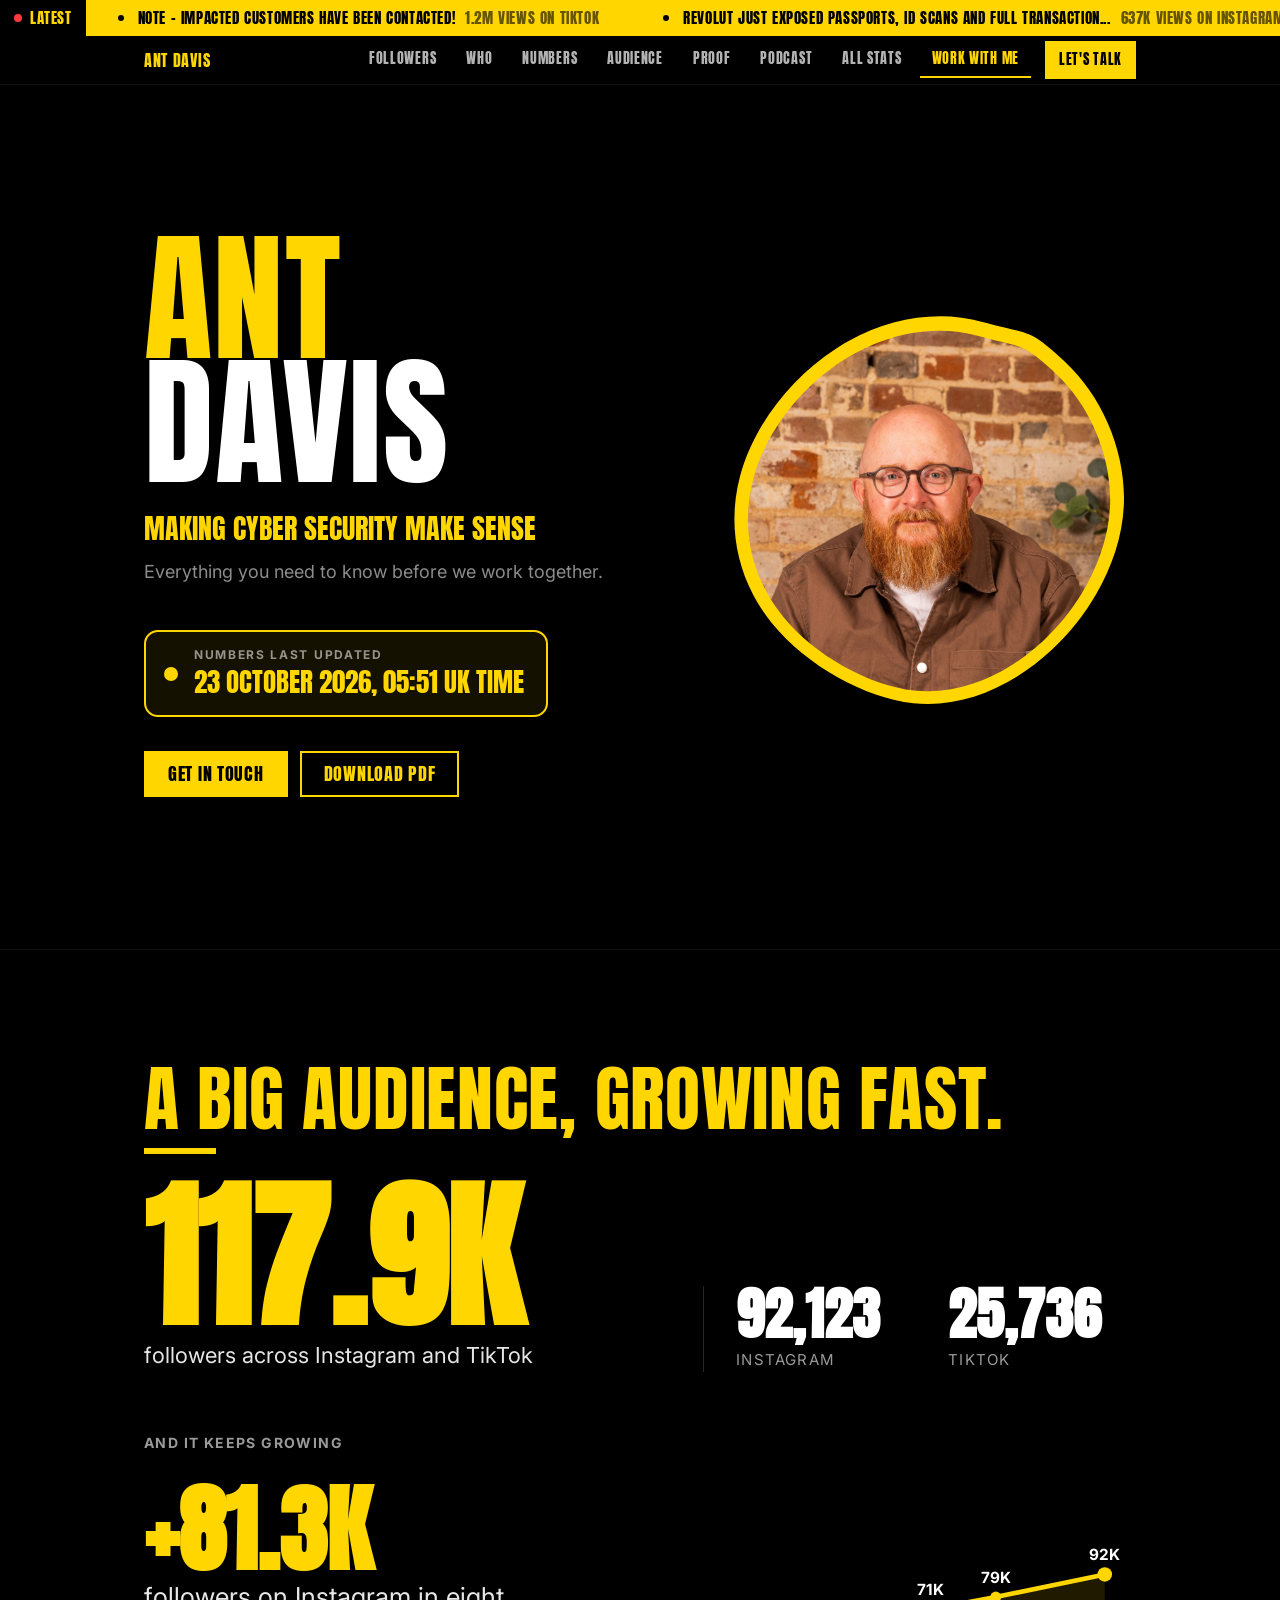
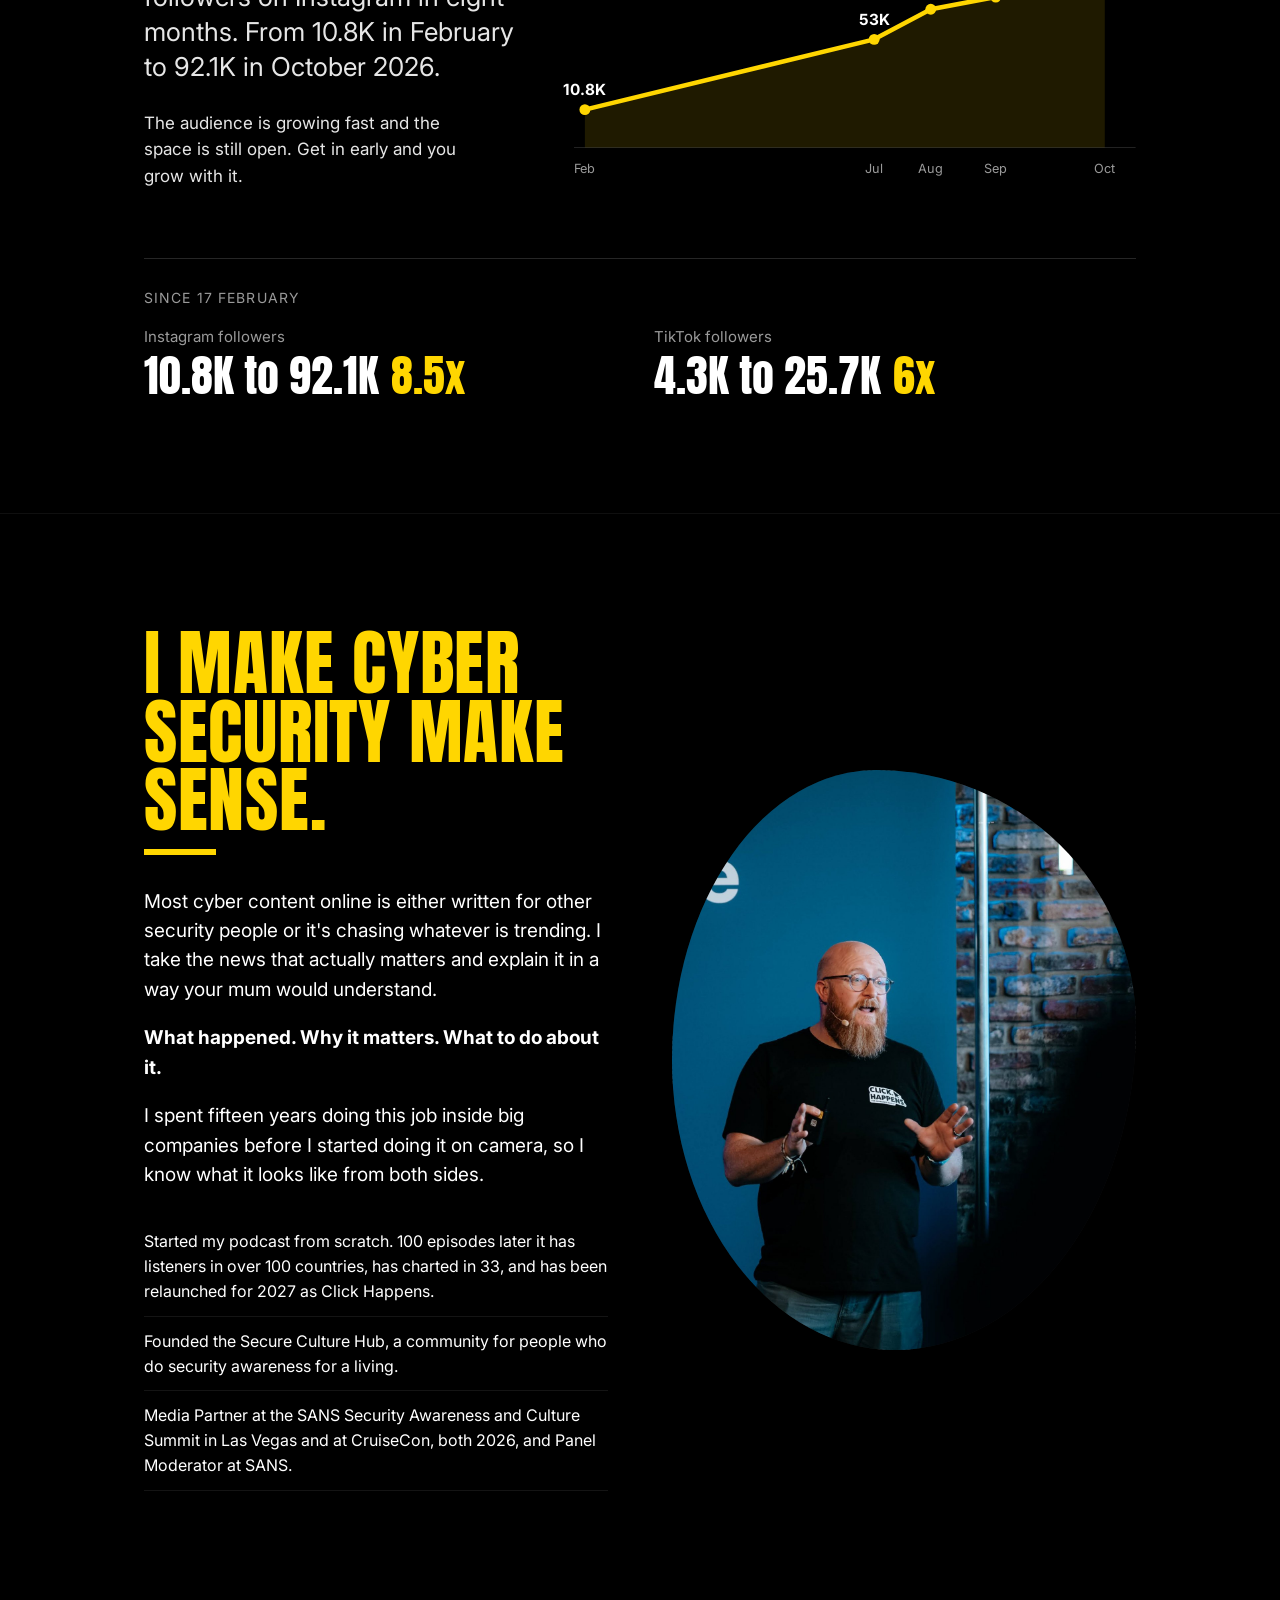
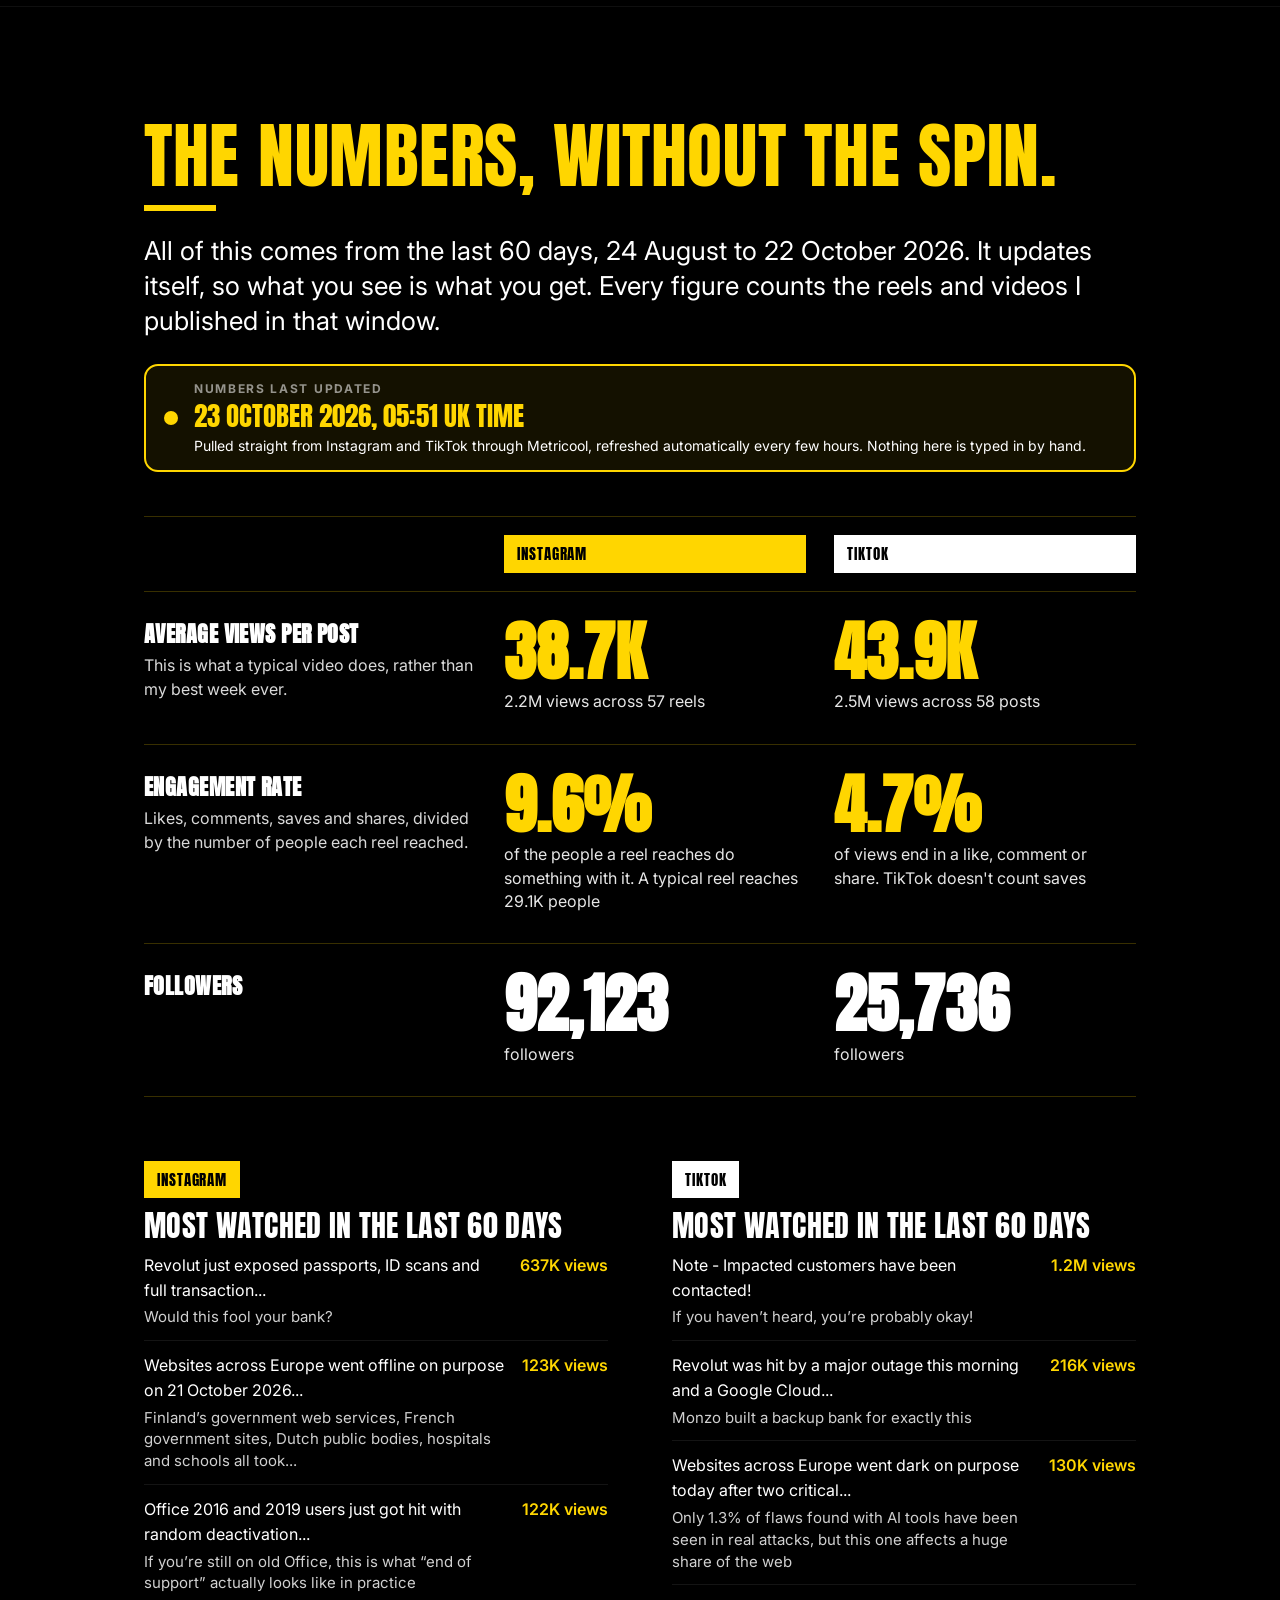
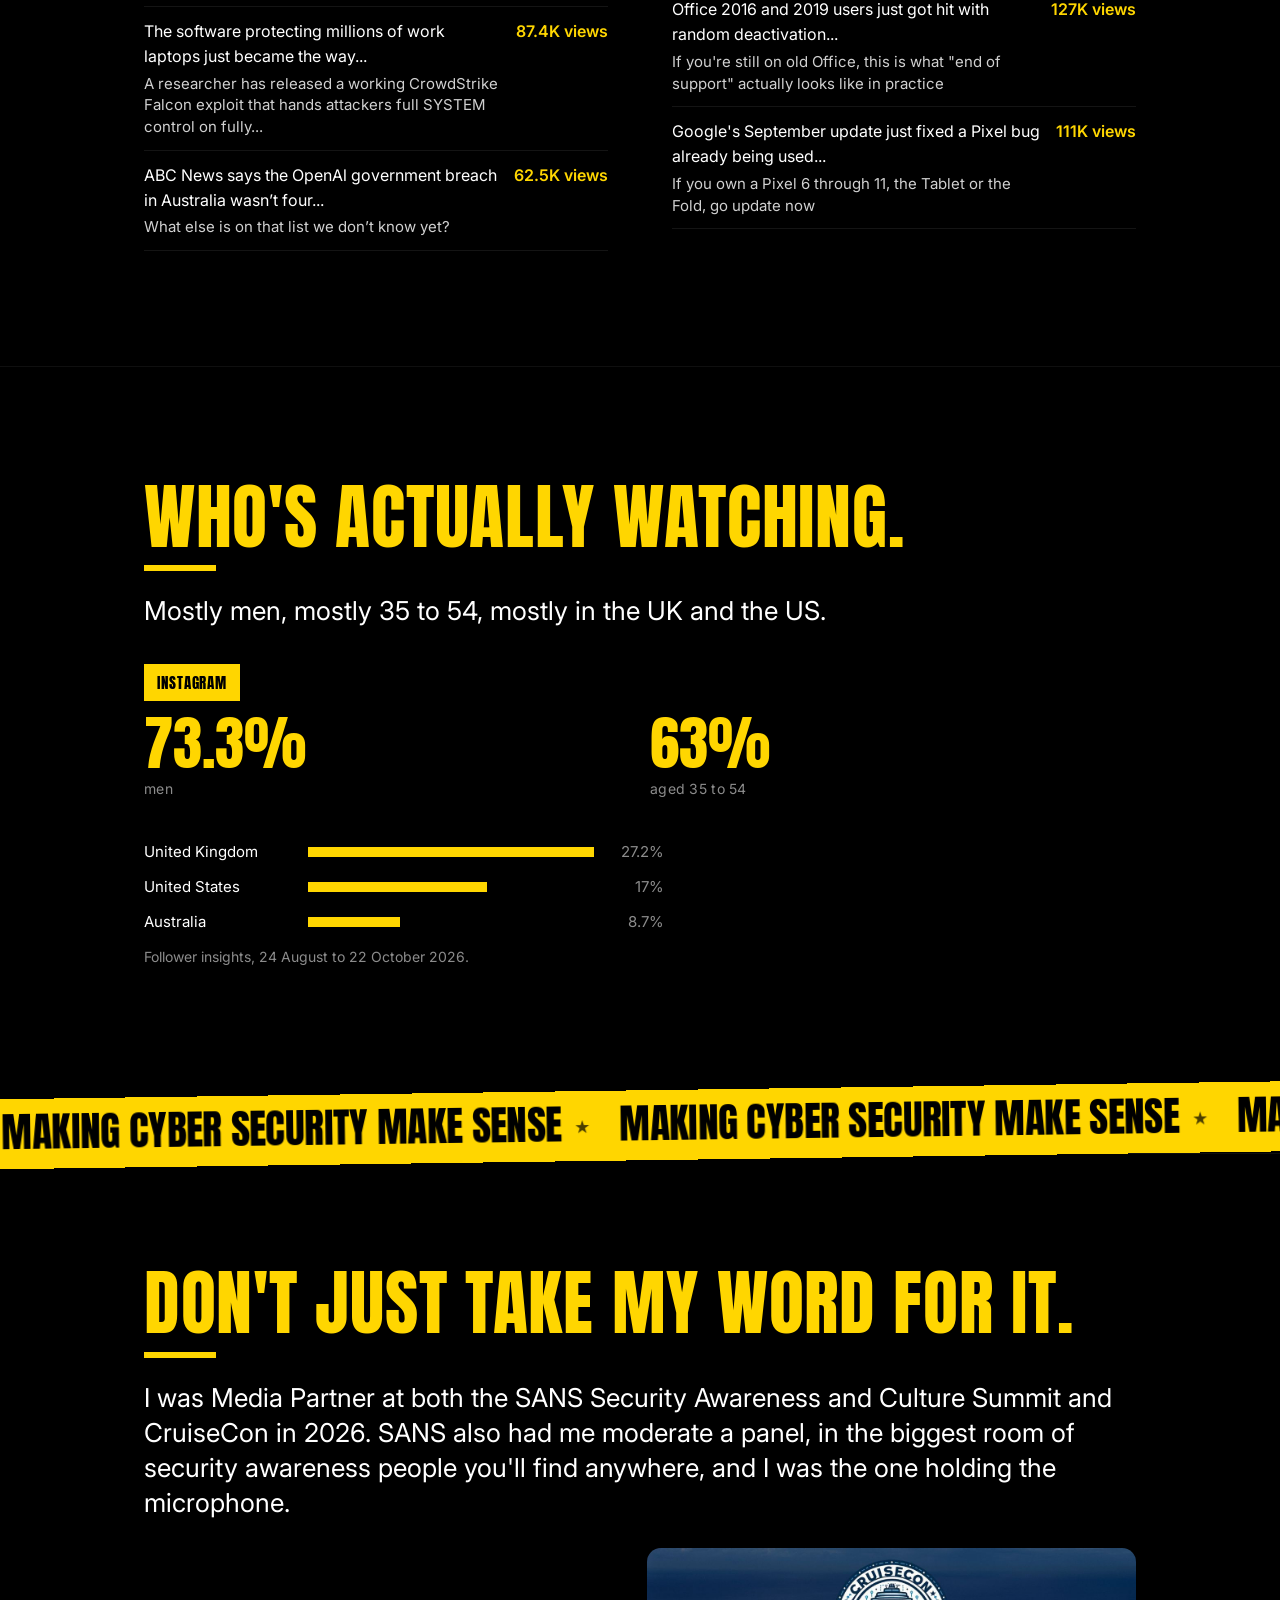
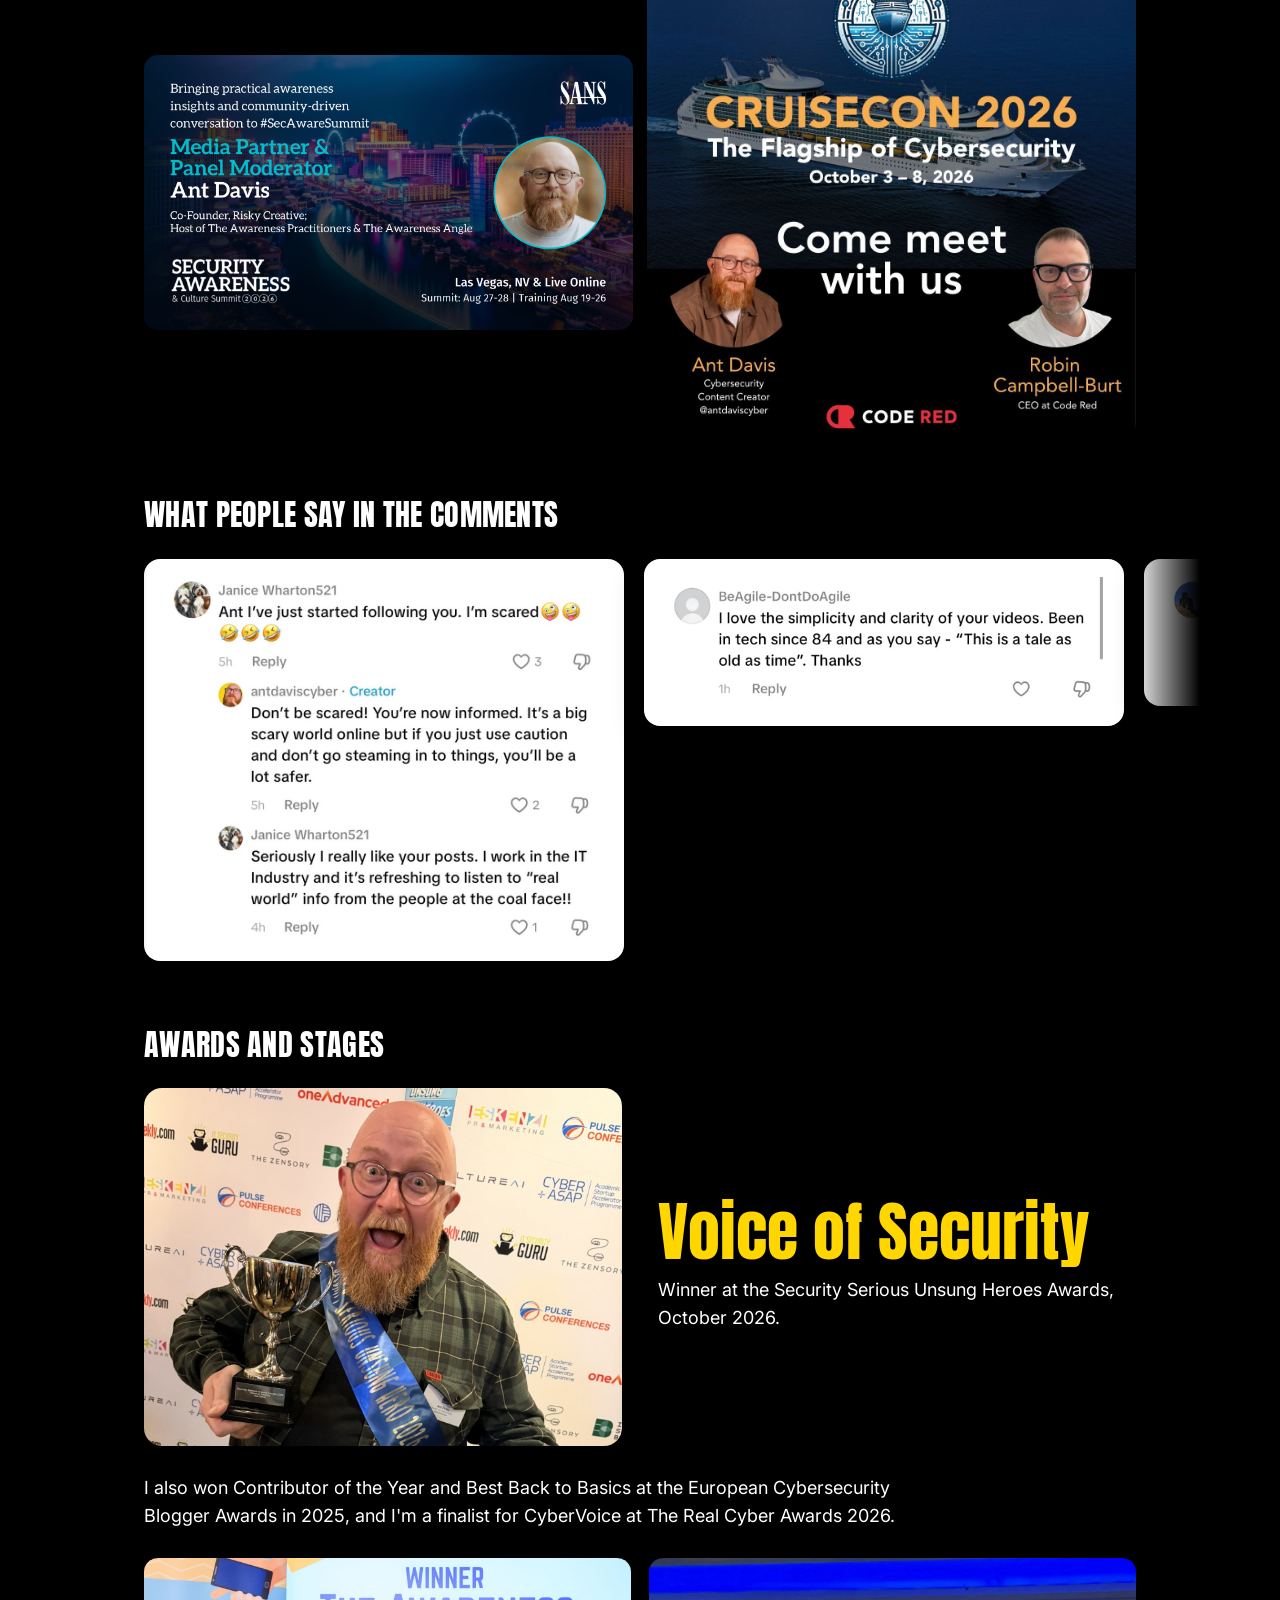
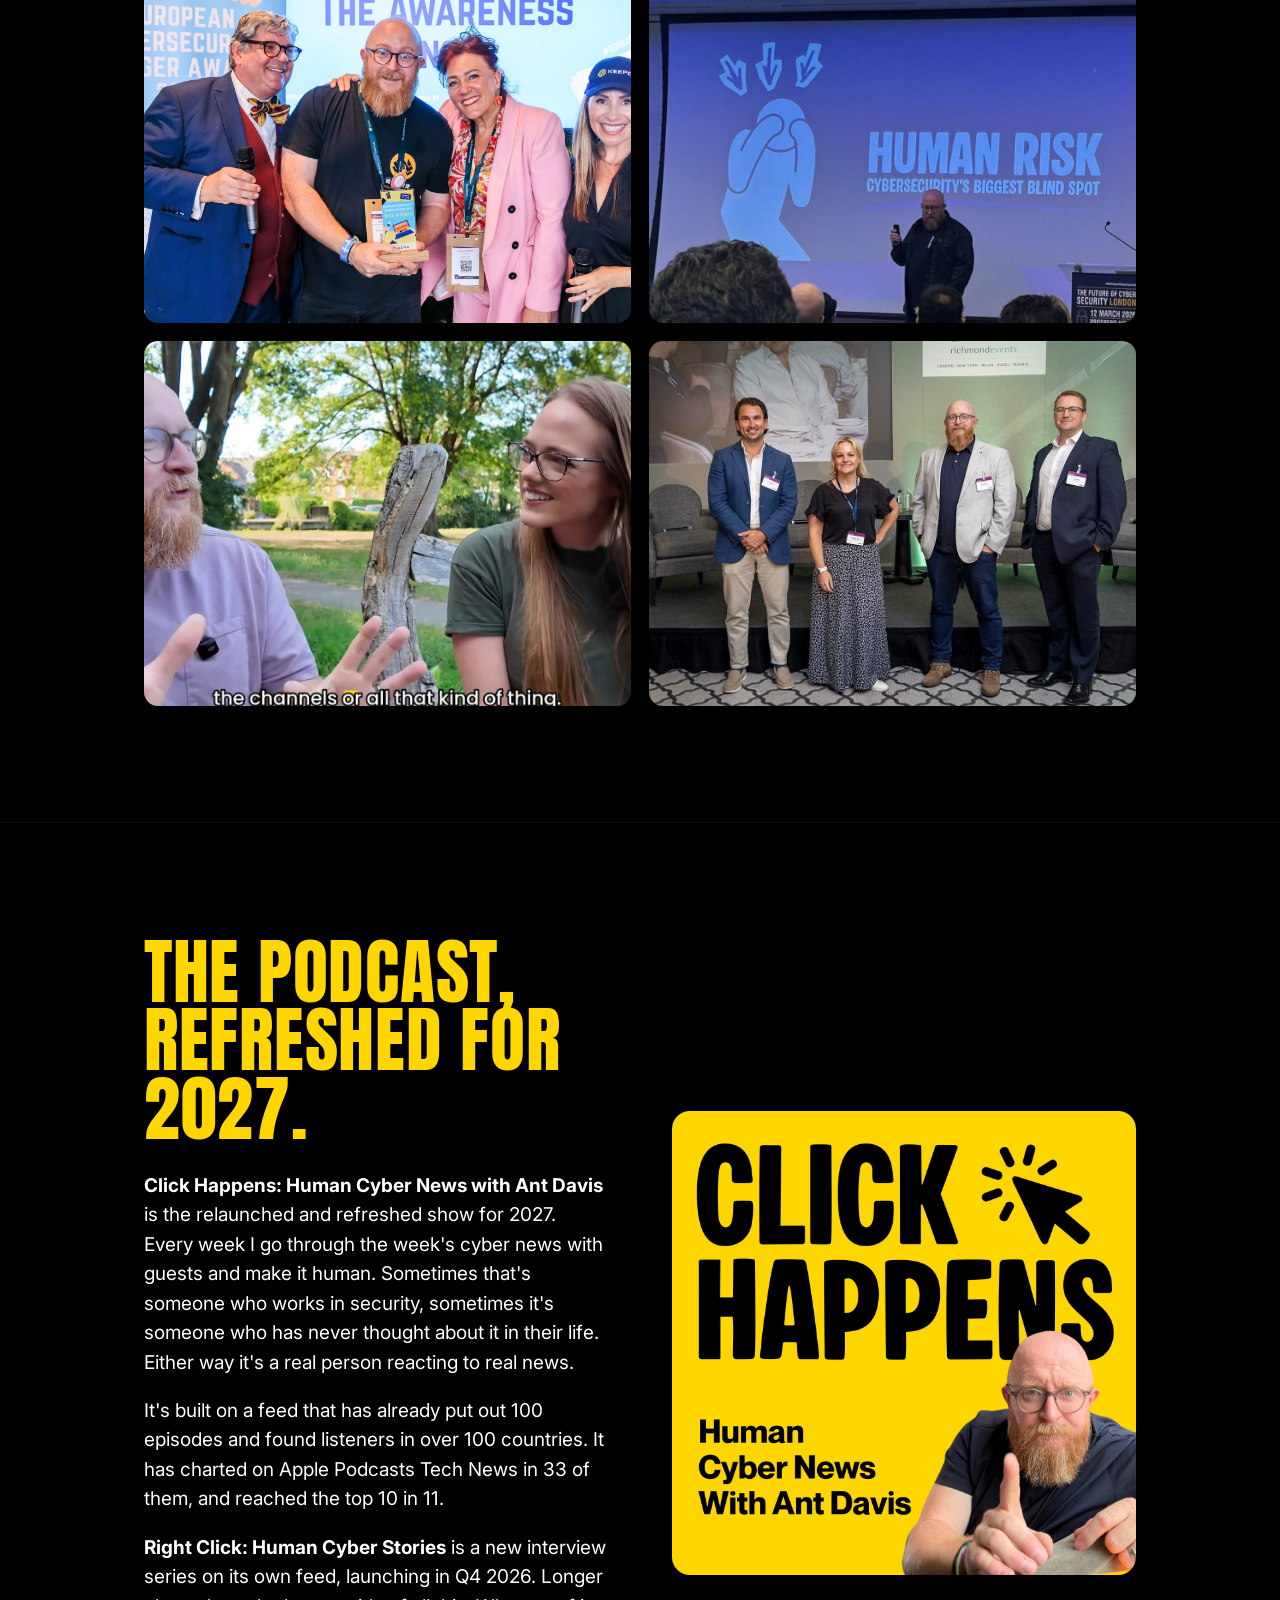
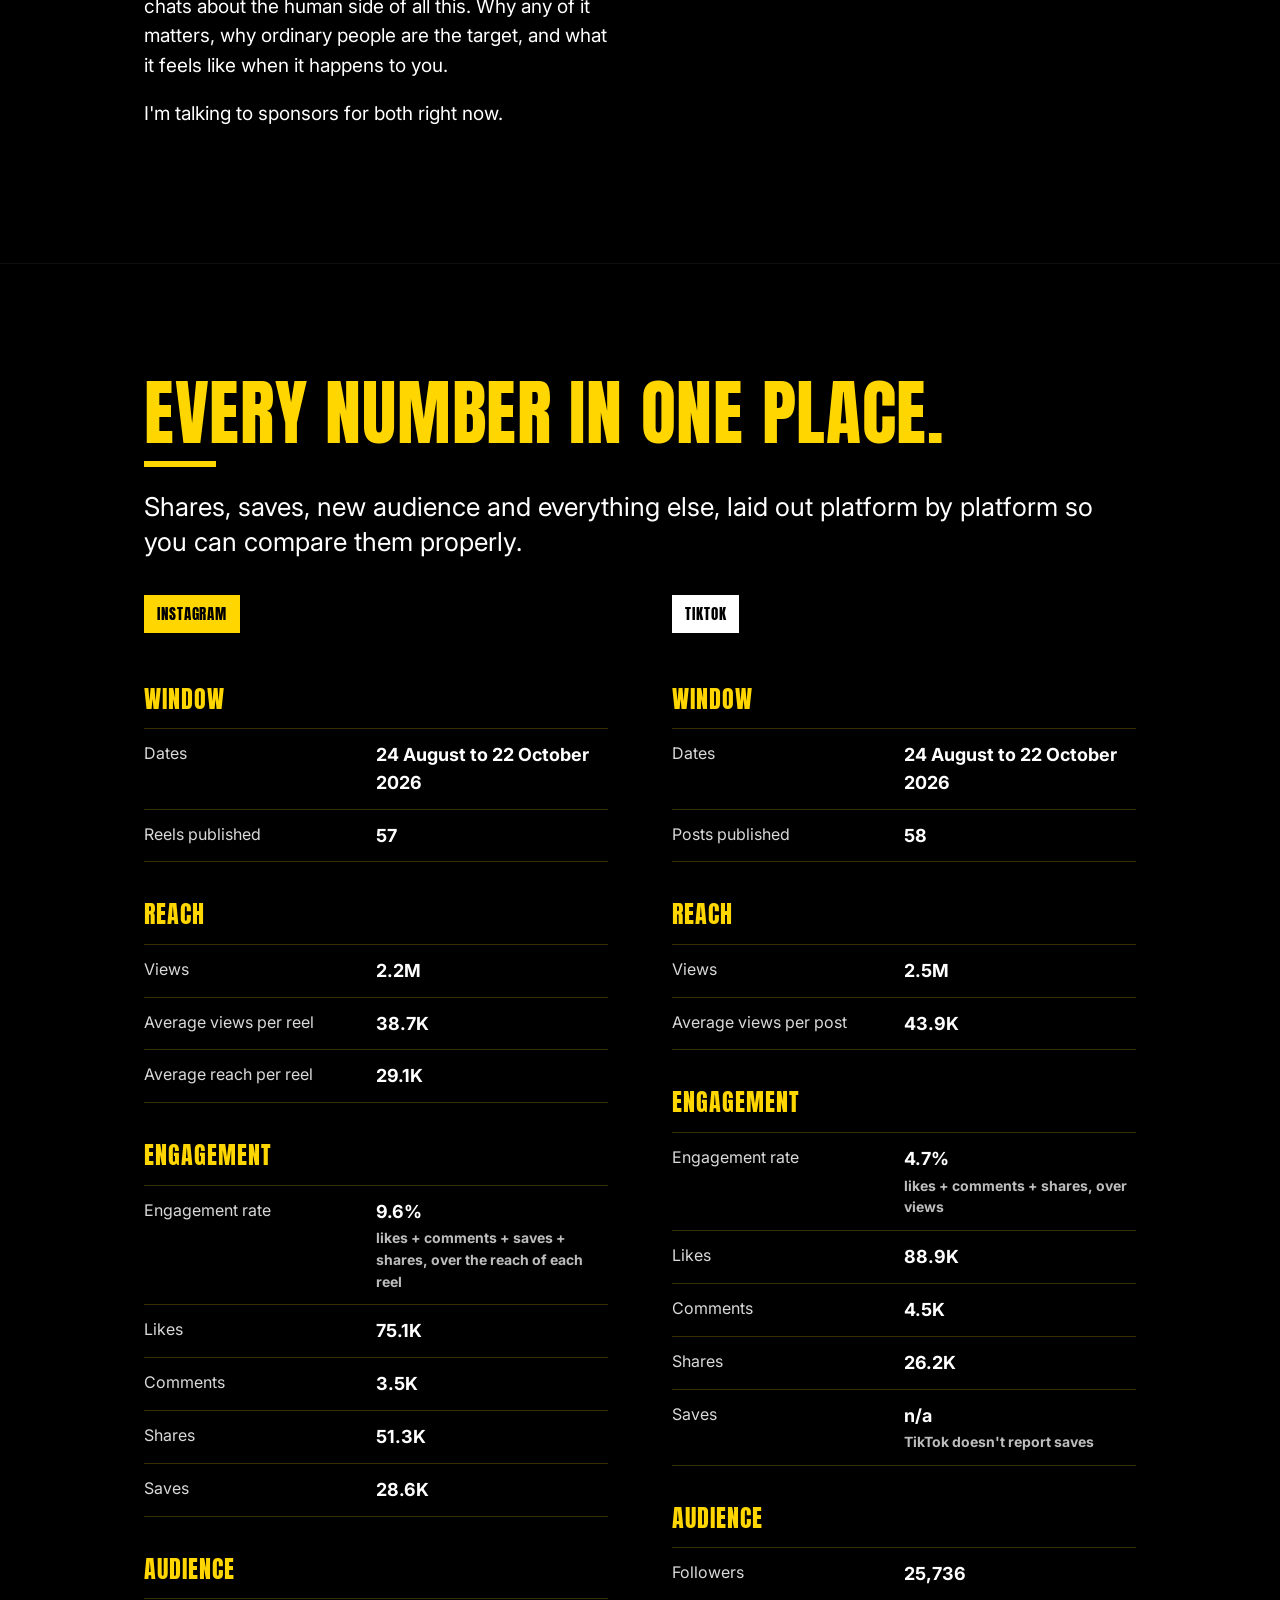
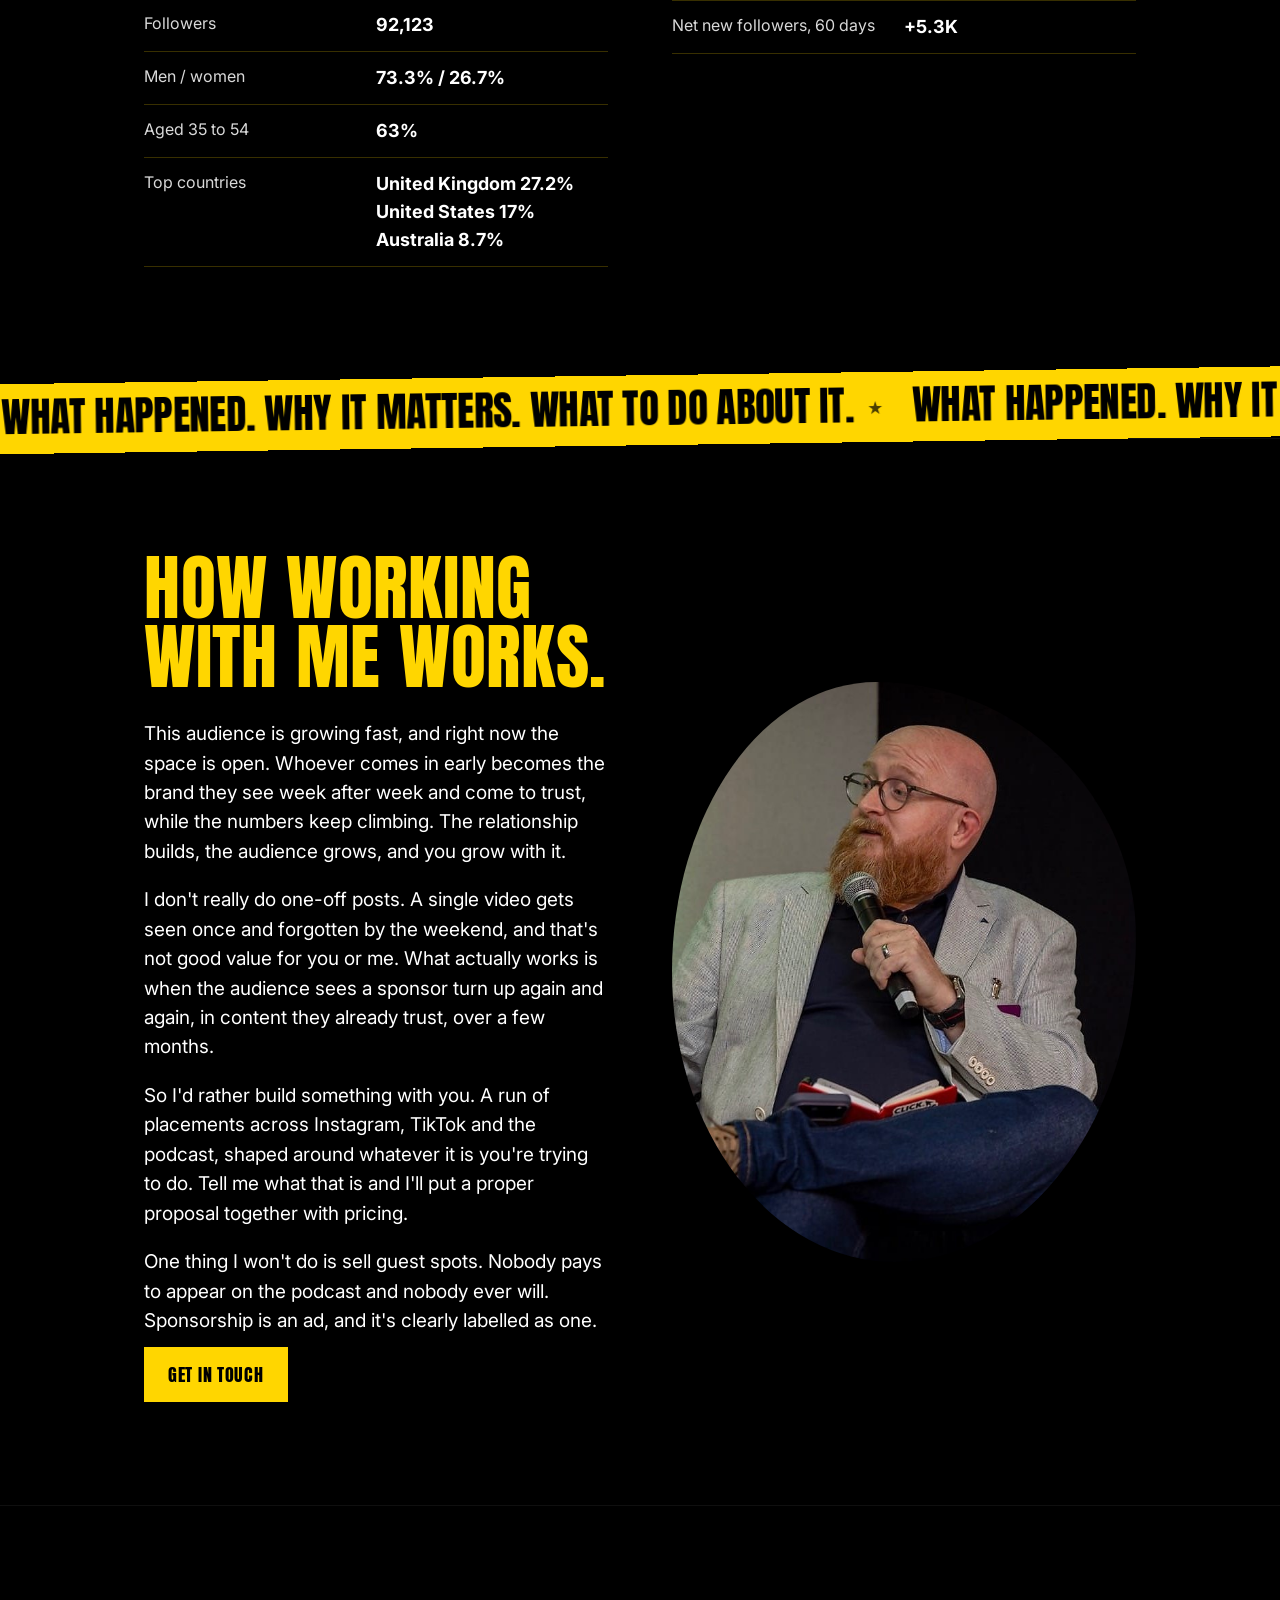
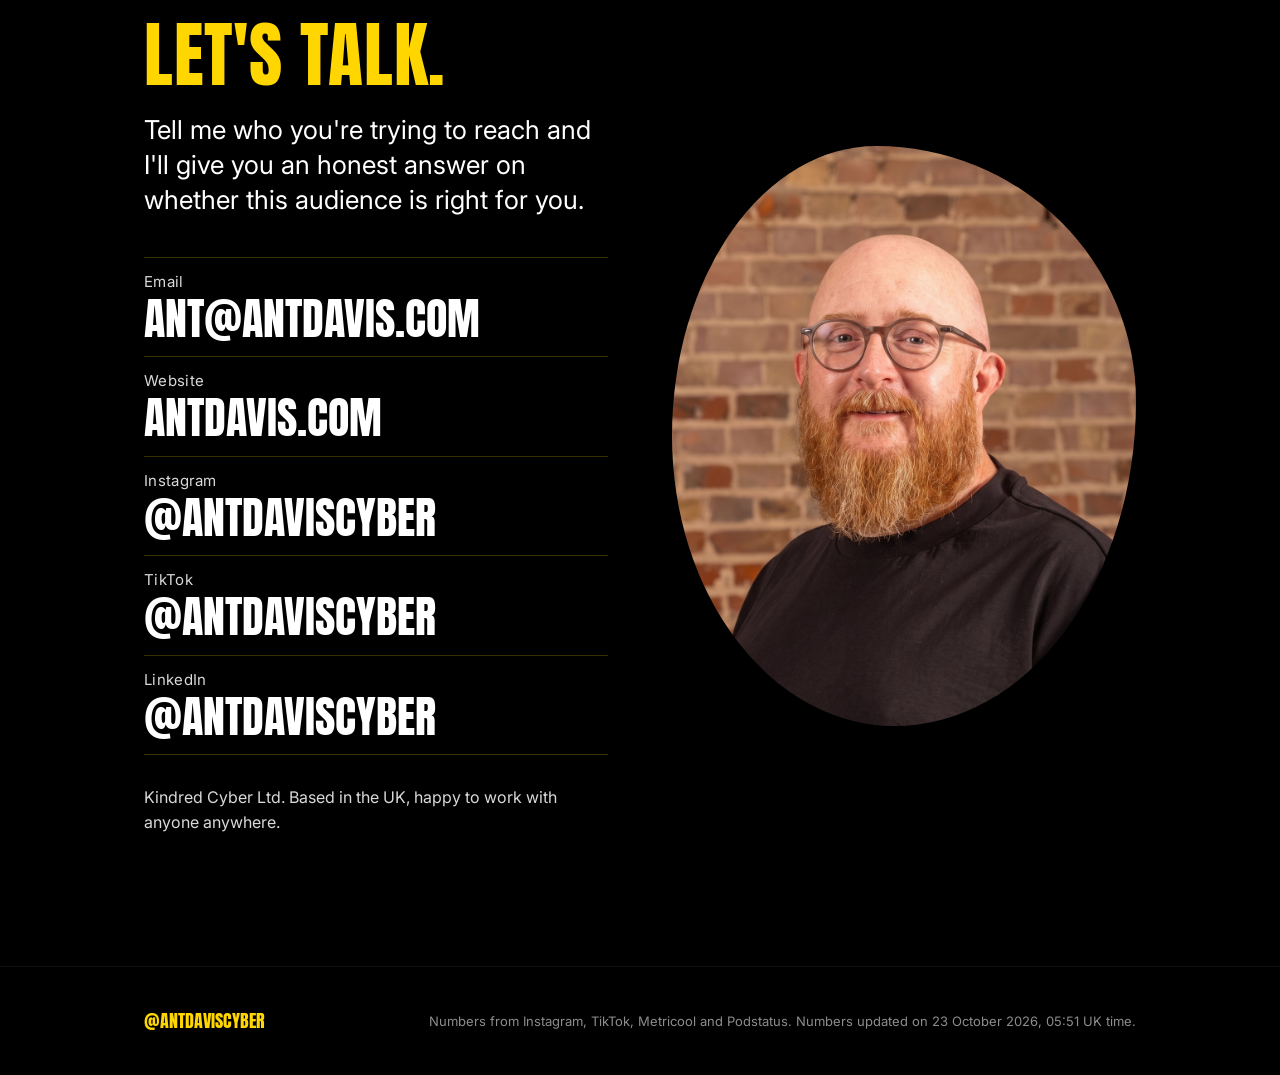
==== index.html @ 40f6bed0 "Add files via upload" ====
<!doctype html>
<html lang="en">
<head>
<meta charset="utf-8">
<meta name="viewport" content="width=device-width, initial-scale=1">
<meta name="robots" content="noindex, nofollow">
<title>Ant Davis. Media kit</title>
<meta name="description" content="Sponsorship and partnership media kit for Ant Davis. Cyber news, made relatable.">
<link rel="preload" href="https://raw.githubusercontent.com/antdaviscyber/assets/main/BarberChop.otf" as="font" type="font/otf" crossorigin>
<link rel="preconnect" href="https://fonts.googleapis.com">
<link rel="preconnect" href="https://fonts.gstatic.com" crossorigin>
<link href="https://fonts.googleapis.com/css2?family=Anton&family=Inter:wght@400;500;600&display=swap" rel="stylesheet">
<style>
@font-face{font-family:"Barber Chop";src:url("https://raw.githubusercontent.com/antdaviscyber/assets/main/BarberChop.otf") format("opentype");font-weight:400;font-style:normal;font-display:swap}
:root{
  --black:#000;
  --yellow:#FFD600;
  --white:#fff;
  --muted:rgba(255,255,255,.55);
  --line:rgba(255,214,0,.22);
  --display:"Barber Chop","Anton",Impact,sans-serif;
  --body:"Inter",system-ui,-apple-system,"Segoe UI",Roboto,sans-serif;
  --max:1120px;
  --pad:clamp(20px,5vw,64px);
}
*{box-sizing:border-box}
html{scroll-behavior:smooth}
@media (min-width:821px) and (prefers-reduced-motion:no-preference){
  html{scroll-snap-type:y proximity;scroll-padding-top:84px}
  main>section{scroll-snap-align:start}
}
body{margin:0;background:var(--black);color:var(--white);font-family:var(--body);font-size:17px;line-height:1.55;-webkit-font-smoothing:antialiased}
img{max-width:100%;display:block}
a{color:var(--yellow)}
h1,h2,h3{font-family:var(--display);font-weight:400;letter-spacing:.01em;line-height:.95;margin:0;text-transform:uppercase;color:var(--yellow)}
h2{font-size:clamp(38px,6vw,72px)}
h3{font-size:clamp(22px,2.6vw,30px);color:var(--white)}
p{margin:0 0 1em;max-width:72ch}
.wrap{max-width:var(--max);margin:0 auto;padding:0 var(--pad)}
section{padding:clamp(64px,9vw,120px) 0;border-top:1px solid rgba(255,255,255,.06);scroll-margin-top:84px}
section:first-of-type{border-top:0}

/* ticker */
.ticker{position:sticky;top:0;z-index:21;background:var(--yellow);color:var(--black);font-family:var(--display);text-transform:uppercase;font-size:15px;letter-spacing:.04em;overflow:hidden;white-space:nowrap;height:36px;display:flex;align-items:center}
.ticker .live{position:relative;z-index:2;background:var(--black);color:var(--yellow);padding:0 14px;height:100%;display:flex;align-items:center;flex:0 0 auto;gap:8px}
.ticker .live i{width:8px;height:8px;border-radius:50%;background:#ff3b3b;animation:blink 1.2s infinite}
.ticker .track{display:flex;gap:64px;padding-left:32px;animation:scroll 60s linear infinite}
.ticker .track span::before{content:"";display:inline-block;width:6px;height:6px;background:var(--black);border-radius:50%;margin:0 14px 3px 0}
.ticker .track span b{font-weight:400;opacity:.6;margin-left:10px}
@keyframes scroll{to{transform:translateX(-50%)}}
@keyframes blink{50%{opacity:.2}}

/* hero */
.hero{min-height:calc(100vh - 36px);display:grid;align-items:center;position:relative;overflow:hidden;padding:60px 0}
.hero .wrap{display:grid;grid-template-columns:1fr 1fr;gap:40px;align-items:center;width:100%}
.hero h1{font-size:clamp(64px,11vw,150px);line-height:.88}
.hero h1 span{display:block;color:var(--white)}
.hero .strap{font-family:var(--display);text-transform:uppercase;font-size:clamp(20px,2.4vw,28px);color:var(--yellow);margin:22px 0 8px}
.hero .sub{color:var(--muted);font-size:18px}
.hero .actions{display:flex;gap:12px;flex-wrap:wrap;margin-top:34px}
.btn{font-family:var(--display);text-transform:uppercase;letter-spacing:.04em;font-size:18px;padding:12px 22px;border:2px solid var(--yellow);color:var(--yellow);text-decoration:none;background:transparent;cursor:pointer;line-height:1}
.btn.solid{background:var(--yellow);color:var(--black)}
.btn:focus-visible,a:focus-visible,button:focus-visible{outline:3px solid var(--white);outline-offset:3px}
.blob{position:relative;aspect-ratio:1;width:112%;max-width:640px;margin-left:auto;margin-right:-6%}
.blob svg{position:absolute;inset:0;width:100%;height:100%}
.blob img{position:absolute;inset:3.5%;width:93%;height:93%;object-fit:cover;object-position:50% 50%;clip-path:url(#blobclip);transform:none}
@keyframes morph{0%{d:path("M52,-58C66,-45,75,-24,74,-4C73,16,62,36,47,50C32,64,13,72,-5,70C-23,68,-45,56,-58,40C-71,24,-75,4,-70,-15C-65,-34,-51,-52,-34,-63C-17,-74,3,-78,21,-73C39,-68,38,-71,52,-58Z")}50%{d:path("M45,-62C58,-52,67,-33,70,-13C73,7,70,28,58,44C46,60,26,71,5,70C-16,69,-37,56,-53,40C-69,24,-80,5,-76,-13C-72,-31,-53,-48,-35,-58C-17,-68,0,-71,17,-70C34,-69,32,-72,45,-62Z")}100%{d:path("M52,-58C66,-45,75,-24,74,-4C73,16,62,36,47,50C32,64,13,72,-5,70C-23,68,-45,56,-58,40C-71,24,-75,4,-70,-15C-65,-34,-51,-52,-34,-63C-17,-74,3,-78,21,-73C39,-68,38,-71,52,-58Z")}}
.blob path{fill:var(--yellow);animation:morph 14s ease-in-out infinite}


/* sticky nav */
.nav{position:sticky;top:36px;z-index:20;background:rgba(0,0,0,.82);backdrop-filter:blur(10px);-webkit-backdrop-filter:blur(10px);border-bottom:1px solid rgba(255,255,255,.08)}
.nav .wrap{display:flex;align-items:center;gap:6px;height:48px;overflow-x:auto;scrollbar-width:none}
.nav .wrap::-webkit-scrollbar{display:none}
.nav .brand{font-family:var(--display);text-transform:uppercase;color:var(--yellow);font-size:16px;letter-spacing:.04em;margin-right:auto;text-decoration:none;white-space:nowrap}
.nav a.item{font-family:var(--display);text-transform:uppercase;letter-spacing:.05em;font-size:14px;color:rgba(255,255,255,.7);text-decoration:none;padding:6px 12px;white-space:nowrap;border-bottom:2px solid transparent;transition:.15s}
.nav a.item:hover,.nav a.item.on{color:var(--yellow);border-color:var(--yellow)}
.nav a.cta{background:var(--yellow);color:var(--black);font-family:var(--display);text-transform:uppercase;font-size:14px;letter-spacing:.05em;padding:8px 14px;text-decoration:none;white-space:nowrap;margin-left:8px}

/* video slot */
.clip{position:relative;aspect-ratio:4/5;overflow:hidden;border-radius:44% 56% 52% 48% / 50% 44% 56% 50%;background:#111}
.clip video,.clip img{width:100%;height:100%;object-fit:cover;display:block;position:relative;z-index:1}
.clip .ph{z-index:0}
.clip .tag{z-index:2}
.clip .tag{position:absolute;left:16px;bottom:16px;background:var(--yellow);color:var(--black);font-family:var(--display);text-transform:uppercase;font-size:13px;letter-spacing:.05em;padding:6px 10px}

/* stat wall */
.wall{display:grid;grid-template-columns:repeat(4,1fr);gap:0;border:1px solid var(--line);margin:40px 0 0}
.wall .stat{padding:26px 22px;border-right:1px solid var(--line);border-bottom:1px solid var(--line);position:relative}
.wall .stat:nth-child(4n){border-right:0}
.wall .stat:nth-last-child(-n+4){border-bottom:0}
.wall .stat em{position:absolute;top:12px;right:14px;font-style:normal;font-family:var(--display);text-transform:uppercase;font-size:11px;letter-spacing:.08em;color:var(--muted)}
.wall .stat b{font-size:clamp(40px,4.8vw,68px)}

/* stagger */
.rv-stagger>*{opacity:0;transform:translateY(16px);transition:opacity .6s ease,transform .6s ease}
.rv-stagger.in>*{opacity:1;transform:none}
.rv-stagger.in>*:nth-child(1){transition-delay:.05s}.rv-stagger.in>*:nth-child(2){transition-delay:.12s}.rv-stagger.in>*:nth-child(3){transition-delay:.19s}.rv-stagger.in>*:nth-child(4){transition-delay:.26s}.rv-stagger.in>*:nth-child(5){transition-delay:.33s}.rv-stagger.in>*:nth-child(6){transition-delay:.4s}.rv-stagger.in>*:nth-child(7){transition-delay:.47s}.rv-stagger.in>*:nth-child(8){transition-delay:.54s}

/* headline underline draw */
h2.rv{position:relative}
h2.rv::after{content:"";display:block;width:0;height:6px;background:var(--yellow);margin-top:14px;transition:width .9s cubic-bezier(.2,.8,.2,1) .15s}
h2.rv.in::after{width:72px}

/* photo hover */
.grid .photo img{transition:transform .5s ease}
.grid .photo:hover img{transform:scale(1.04)}

/* proof strips */
.strip{display:grid;grid-template-columns:repeat(auto-fit,minmax(200px,1fr));gap:14px;margin-top:28px}
.strip .photo{aspect-ratio:1;border-radius:14px;cursor:zoom-in}
#creds .photo{aspect-ratio:4/3}
.strip.wide .photo{aspect-ratio:16/9;border-radius:14px}
.strip.comments .photo{aspect-ratio:auto;min-height:0;background:var(--white);border-radius:12px;padding:10px}
.strip.comments .photo img{position:static;height:auto;object-fit:contain}
.strip.comments .ph{color:#666;border-color:#ccc}
.sub-h{font-family:var(--display);text-transform:uppercase;color:var(--yellow);font-size:14px;letter-spacing:.1em;margin:56px 0 0}
.sub-h:first-of-type{margin-top:36px}


/* word reveal */
h2 .w{display:inline-block;opacity:0;transform:translateY(.55em) rotate(2deg);transition:opacity .5s ease,transform .6s cubic-bezier(.2,.8,.2,1);transition-delay:calc(var(--i,0)*70ms)}
h2.in .w{opacity:1;transform:none}

/* progress bar */
.progress{position:fixed;left:0;top:84px;height:3px;width:100%;background:transparent;z-index:22;pointer-events:none}
.progress i{display:block;height:100%;width:0;background:var(--yellow);transition:width .1s linear}

/* marquee band */
.band{background:var(--yellow);color:var(--black);overflow:hidden;white-space:nowrap;padding:12px 0;border-top:0;transform:rotate(-.8deg) scale(1.02);margin:-6px 0}
.band .run{display:inline-flex;gap:0;animation:bandscroll 28s linear infinite;font-family:var(--display);text-transform:uppercase;font-size:clamp(22px,3.2vw,40px);line-height:1;animation-duration:40s}
.band .run span{padding:0 .35em}
.band .run span::after{content:"\2605";font-size:.45em;vertical-align:.45em;margin-left:.7em;opacity:.7}
@keyframes bandscroll{to{transform:translateX(-50%)}}


/* spotlight */
.spot{position:fixed;inset:0;z-index:0;pointer-events:none;opacity:0;transition:opacity .6s ease;background:radial-gradient(560px circle at var(--x,50%) var(--y,50%),rgba(255,214,0,.055),rgba(255,214,0,0) 60%)}
.spot.on{opacity:1}
main,footer{position:relative;z-index:1}
.ticker{z-index:21}.nav{z-index:20}
@media (hover:none){.spot{display:none}}


/* platform grid */
.plat{display:inline-block;font-family:var(--display);text-transform:uppercase;letter-spacing:.06em;font-size:15px;padding:6px 12px;border:1.5px solid var(--yellow);color:var(--yellow)}
.plat.ig{background:var(--yellow);color:var(--black)}
.plat.tt{background:var(--white);border-color:var(--white);color:var(--black)}
.pgrid{margin-top:44px;border-top:1px solid var(--line)}
.ph-row{display:grid;grid-template-columns:1.1fr 1fr 1fr;gap:28px;padding:30px 0;border-bottom:1px solid var(--line);align-items:start}
.ph-row.head{padding:18px 0}
.ph-row .lab b{display:block;font-family:var(--display);text-transform:uppercase;font-size:22px;letter-spacing:.02em;color:var(--white);line-height:1.05}
.ph-row .lab>span{display:block;margin-top:8px;font-size:16px;color:#d9d9d9;line-height:1.5;max-width:34ch}
.ph-row .cell b{display:block;font-family:var(--display);font-size:clamp(44px,5vw,72px);line-height:.95;color:var(--yellow)}
.ph-row .cell>span{display:block;margin-top:8px;font-size:16px;color:#e6e6e6;line-height:1.45}
.ph-row .cell>span span{display:inline}
.ph-row .cell.dim b{color:var(--white)}
@media (max-width:820px){
  .ph-row{grid-template-columns:1fr;gap:14px;padding:22px 0}
  .ph-row.head{display:none}
  .ph-row .cell{position:relative;padding-left:0}
  .ph-row .cell:nth-child(2)::before{content:"Instagram";}
  .ph-row .cell:nth-child(3)::before{content:"TikTok";}
  .ph-row .cell::before{display:inline-block;font-family:var(--display);text-transform:uppercase;letter-spacing:.06em;font-size:12px;color:var(--black);background:var(--yellow);padding:3px 8px;margin-bottom:8px}
  .ph-row .cell:nth-child(3)::before{background:var(--white)}
}

/* lightbox */
.lightbox{position:fixed;inset:0;z-index:50;background:rgba(0,0,0,.94);display:none;align-items:center;justify-content:center;padding:32px;cursor:zoom-out}
.lightbox.on{display:flex}
.lightbox img{max-width:min(96vw,1400px);max-height:92vh;object-fit:contain;border-radius:10px;box-shadow:0 30px 80px rgba(0,0,0,.6)}
.lightbox button{position:absolute;top:18px;right:22px;background:var(--yellow);color:var(--black);border:0;width:44px;height:44px;font-size:28px;line-height:1;cursor:pointer;font-family:var(--body)}
.photo.ok img{cursor:zoom-in}
@media print{.lightbox{display:none!important}}

/* stat tables */
.statbl{width:100%;border-collapse:collapse;font-size:16px}
.statbl tr{border-bottom:1px solid var(--line)}
.statbl th,.statbl td{padding:12px 0;text-align:left;vertical-align:top}
.statbl th{font-weight:400;color:#d9d9d9;width:50%;font-size:16px}
.statbl td{font-family:var(--body);font-weight:700;font-size:18px;color:var(--white)}
.statbl tr.hd th{font-family:var(--display);text-transform:uppercase;letter-spacing:.04em;font-size:24px;color:var(--yellow);padding-top:34px;padding-bottom:10px}
.statbl td small{display:block;font-family:var(--body);font-size:14px;color:#bdbdbd;letter-spacing:0;margin-top:2px}


/* comment carousel */
.crail{overflow:hidden;margin:24px calc(-1*var(--pad)) 0;padding:6px 0;mask-image:linear-gradient(90deg,transparent,#000 6%,#000 94%,transparent);-webkit-mask-image:linear-gradient(90deg,transparent,#000 6%,#000 94%,transparent)}
.ctrack{display:flex;align-items:flex-start;gap:20px;width:max-content;animation:crail 55s linear infinite;padding:0 var(--pad)}
.crail:hover .ctrack{animation-play-state:paused}
.ccard{flex:0 0 auto;width:min(480px,82vw);background:var(--white);border-radius:16px;padding:18px;box-shadow:0 10px 30px rgba(0,0,0,.35);cursor:zoom-in}
.ccard img{width:100%;height:auto;display:block}
@keyframes crail{to{transform:translateX(-50%)}}
@media (prefers-reduced-motion:reduce){.ctrack{animation:none;flex-wrap:wrap;width:auto}}
@media print{.crail{overflow:visible;mask:none;-webkit-mask:none}.ctrack{animation:none;flex-wrap:wrap;width:auto}.ctrack .ccard:nth-child(n+6){display:none}}

/* growth */
.growth-grid{display:grid;grid-template-columns:.8fr 1.2fr;gap:56px;align-items:center;margin-top:40px}
.fol{display:grid;grid-template-columns:1.2fr 1fr;gap:40px;align-items:end;margin-top:36px}
.fol-main b{display:block;font-family:var(--display);color:var(--yellow);font-size:clamp(84px,13vw,160px);line-height:.85}
.fol-main span{display:block;margin-top:12px;font-size:clamp(18px,2vw,22px);color:#e6e6e6}
.fol-split{display:grid;grid-template-columns:1fr 1fr;gap:24px;border-left:1px solid rgba(255,255,255,.15);padding-left:32px}
.fol-split b{display:block;font-family:var(--display);color:#fff;font-size:clamp(32px,4.4vw,56px);line-height:1}
.fol-split span{display:block;margin-top:6px;font-size:15px;letter-spacing:.08em;text-transform:uppercase;color:#9a9a9a}
.fol-next{margin-top:64px;color:#9a9a9a;font-size:14px;letter-spacing:.1em;text-transform:uppercase;font-family:var(--body);font-weight:700}
@media (max-width:820px){.fol{grid-template-columns:1fr;gap:24px}.fol-split{border-left:0;padding-left:0}.fol-next{margin-top:44px}}
@media print{.fol-main b{color:#000}.fol-split b{color:#000}.fol-split span,.fol-main span,.fol-next{color:#000}.fol-split{border-color:#ccc}}
.growth-big b{display:block;font-family:var(--display);color:var(--yellow);font-size:clamp(56px,8vw,96px);line-height:.85}
.growth-grid .lede{max-width:26ch}
#growthchart{width:100%}
#growthchart svg{width:100%;height:auto;display:block;overflow:visible}
.gc-val{fill:#fff;font-size:17px;font-weight:700;font-family:var(--body);text-anchor:middle}
.gc-mon{fill:#9a9a9a;font-size:14px;font-family:var(--body);text-anchor:middle}
.gc-line{fill:none;stroke:var(--yellow);stroke-width:5;stroke-linecap:round;stroke-linejoin:round;stroke-dasharray:2200;stroke-dashoffset:2200;transition:stroke-dashoffset 2s ease-out .15s}
.growth.in .gc-line{stroke-dashoffset:0}
.gc-area{fill:rgba(255,214,0,.12)}
.gc-dot{fill:var(--yellow)}
@media (max-width:820px){.growth-grid{grid-template-columns:1fr;gap:24px}}
@media (prefers-reduced-motion:reduce){.gc-line{stroke-dashoffset:0;transition:none}}
/* last-updated stamp */
.stamp{display:inline-flex;align-items:center;gap:16px;margin-top:26px;padding:14px 22px 14px 18px;border:2px solid var(--yellow);border-radius:14px;background:rgba(255,214,0,.08)}
.stamp .dot{flex:none;width:14px;height:14px;border-radius:50%;background:var(--yellow);box-shadow:0 0 0 0 rgba(255,214,0,.6);animation:pulse 2s ease-out infinite}
.stamp small{display:block;font-size:12px;letter-spacing:.14em;text-transform:uppercase;color:var(--muted);font-weight:700}
.stamp b{display:block;margin-top:3px;font-family:var(--display);text-transform:uppercase;font-weight:400;color:var(--yellow);font-size:clamp(18px,2.1vw,28px);line-height:1.05}
.stamp em{display:block;margin-top:5px;font-style:normal;font-size:14px;color:var(--white)}
.stamp.stale{border-color:#fff}
.stamp.wide{display:flex;margin:26px 0 8px;max-width:none}
@keyframes pulse{70%{box-shadow:0 0 0 12px rgba(255,214,0,0)}100%{box-shadow:0 0 0 0 rgba(255,214,0,0)}}
@media (prefers-reduced-motion:reduce){.stamp .dot{animation:none}}
@media print{.stamp{border-color:#000;background:none}.stamp .dot{animation:none;background:#000}.stamp b{color:#000}.stamp small,.stamp em{color:#000}}
.since{margin-top:52px;border-top:1px solid rgba(255,255,255,.15);padding-top:28px}
.since-h{margin:0;font-size:14px;letter-spacing:.08em;text-transform:uppercase;color:#9a9a9a}
.since-row{display:grid;grid-template-columns:repeat(auto-fit,minmax(240px,1fr));gap:28px;margin-top:16px}
.since-row span{display:block;color:#9a9a9a;font-size:15px}
.since-row b{display:block;margin-top:4px;font-family:var(--display);color:#fff;font-size:clamp(28px,4vw,44px);line-height:1.05;font-weight:400}
.since-row em{font-style:normal;color:var(--yellow);margin-left:12px;white-space:nowrap}
.award{display:grid;grid-template-columns:1fr 1fr;gap:36px;align-items:center;margin-top:28px}
.award .photo{aspect-ratio:4/3;border-radius:18px}
.award p{margin:0}
.award .award-name{font-family:var(--display);color:var(--yellow);font-size:clamp(36px,5vw,64px);line-height:.95}
.award .award-event{margin-top:14px;font-size:18px}
@media (max-width:820px){.award{grid-template-columns:1fr;gap:20px}}
@media print{.gc-line{stroke-dashoffset:0;stroke:#000}.gc-area{fill:#f4f4f4}.gc-dot{fill:#000}.gc-val{fill:#000}}

/* generic layouts */
.two{display:grid;grid-template-columns:1fr 1fr;gap:clamp(28px,5vw,72px);align-items:center}
.two.tight{align-items:start}
.lede{font-size:clamp(20px,2.2vw,26px);line-height:1.35;max-width:64ch}
.lines p{font-size:19px;max-width:60ch}
.photo{background:#111;aspect-ratio:4/5;position:relative;overflow:hidden;border-radius:44% 56% 52% 48% / 50% 44% 56% 50%}
.photo img{width:100%;height:100%;object-fit:cover}
.photo.wide{aspect-ratio:16/10;border-radius:18px}
.photo.square{aspect-ratio:1;border-radius:18px}
.ph{position:absolute;inset:0;display:flex;align-items:center;justify-content:center;color:var(--muted);font-size:14px;text-align:center;padding:20px;border:1px dashed rgba(255,255,255,.2);border-radius:inherit}
.photo.ok .ph{display:none}
.blob.ok .ph{display:none}

/* stats */
.stats{display:grid;grid-template-columns:repeat(auto-fit,minmax(150px,1fr));gap:28px 20px;margin:40px 0}
.stat b{display:block;font-family:var(--display);font-size:clamp(46px,6vw,84px);line-height:.9;color:var(--white);font-weight:400}
.stat.hot b{color:var(--yellow)}
.stats.half{grid-template-columns:repeat(2,1fr)}
.stats.half b{font-size:clamp(40px,4.6vw,66px)}
.stat small{display:block;color:var(--muted);font-size:14px;margin-top:8px;letter-spacing:.02em}
.note{color:var(--muted);font-size:14px}
.callouts{display:grid;grid-template-columns:repeat(auto-fit,minmax(240px,1fr));gap:24px;margin-top:36px}
.callouts p{font-size:16px}
.callouts b{color:var(--yellow);font-weight:600}

/* lists */
.toplist{list-style:none;margin:0;padding:0}
.toplist li{display:flex;justify-content:space-between;gap:16px;padding:12px 0;border-bottom:1px solid rgba(255,255,255,.08);font-size:16px}
.toplist li b{color:var(--yellow);font-weight:600;white-space:nowrap}
.toplist li span small{display:block;color:#d0d0d0;font-size:15px;margin-top:4px;line-height:1.45}
.bars{list-style:none;margin:28px 0 0;padding:0;max-width:520px}
.bars li{display:grid;grid-template-columns:150px 1fr 56px;align-items:center;gap:14px;margin:12px 0;font-size:15px}
.bars i{display:block;height:10px;background:var(--yellow);width:0;transition:width 1.2s cubic-bezier(.2,.8,.2,1)}
.bars li span:last-child{text-align:right;color:var(--muted)}

/* platforms row */
.platforms{display:grid;gap:26px;margin-top:36px}
.platform{display:grid;grid-template-columns:64px 1fr;gap:20px;align-items:start}
.platform .icon{width:56px;height:56px;border:2px solid var(--yellow);display:grid;place-items:center;font-family:var(--display);color:var(--yellow);font-size:22px}
.platform p{margin:0;font-size:18px;max-width:none}

/* retention curves */
.curves{display:grid;grid-template-columns:repeat(auto-fit,minmax(240px,1fr));gap:22px;margin-top:40px}
.curve{border:1px solid var(--line);padding:16px;background:rgba(255,214,0,.03)}
.curve svg{width:100%;height:auto;display:block}
.curve .end{stroke:var(--yellow);stroke-width:3;fill:none;stroke-dasharray:1000;stroke-dashoffset:1000;transition:stroke-dashoffset 2.4s ease-out}
.curve.in .end{stroke-dashoffset:0}
.curve .grid{stroke:rgba(255,255,255,.12);stroke-width:1}
.curve figcaption{display:flex;justify-content:space-between;gap:12px;flex-wrap:wrap;font-size:14px;color:var(--muted);margin-top:10px}
.curve figcaption b{color:var(--yellow);font-weight:600}

/* grids of images */
.grid{display:grid;grid-template-columns:repeat(auto-fit,minmax(220px,1fr));gap:18px;margin-top:40px}
.grid .photo{aspect-ratio:1;border-radius:14px}
.grid.comments .photo{aspect-ratio:auto;min-height:120px;background:var(--white);border-radius:12px}
.grid.comments .ph{color:#666;border-color:#ccc}

/* pricing */
.rule{border:0;border-top:1px solid var(--line);margin:36px 0}
.excl{max-width:60ch;font-size:17px;color:var(--white)}

/* contact */
.contact .links{margin-top:40px;border-top:1px solid var(--line)}
.contact .links a{display:block;padding:16px 0;border-bottom:1px solid var(--line);font-family:var(--display);text-transform:uppercase;font-size:clamp(26px,3.4vw,44px);text-decoration:none;color:var(--white);line-height:1;transition:.15s;position:relative}
.contact .links a small{display:block;font-family:var(--body);text-transform:none;font-size:15px;letter-spacing:.02em;color:#d9d9d9;margin-bottom:8px}
.contact .links a::after{content:"\2197";position:absolute;right:0;top:50%;transform:translateY(-50%);color:var(--yellow);font-family:var(--body);font-size:22px;opacity:0;transition:.2s}
.contact .links a:hover{color:var(--yellow);padding-left:10px}
.contact .links a:hover::after{opacity:1}
.contact .small{font-size:16px;color:#d9d9d9;margin-top:30px}

footer{padding:40px 0;color:var(--muted);font-size:13px;border-top:1px solid rgba(255,255,255,.06)}
.handle{font-family:var(--display);text-transform:uppercase;color:var(--yellow);font-size:18px}

/* reveal */
.rv{opacity:0;transform:translateY(14px);transition:opacity .7s ease,transform .7s ease}
.rv.in{opacity:1;transform:none}
@media (prefers-reduced-motion:reduce){
  .rv{opacity:1;transform:none;transition:none}
  .rv-stagger>*{opacity:1;transform:none;transition:none}
  h2 .w{opacity:1;transform:none;transition:none}
  .band .run{animation:none}
  .spot,.progress{display:none}
  h2.rv::after{width:72px;transition:none}
  .ticker .track,.blob path,.ticker .live i{animation:none}
  .curve .end{stroke-dashoffset:0;transition:none}
  .bars i{transition:none}
}
@media (max-width:820px){
  .hero .wrap,.two{grid-template-columns:1fr}
  .curves{grid-template-columns:1fr!important}
  .wall{grid-template-columns:repeat(2,1fr)}
  .wall .stat:nth-child(4n){border-right:1px solid var(--line)}
  .wall .stat:nth-child(2n){border-right:0}
  .wall .stat:nth-last-child(-n+4){border-bottom:1px solid var(--line)}
  .wall .stat:nth-last-child(-n+2){border-bottom:0}
  .nav .brand{display:none}
  section{scroll-margin-top:90px}
  .blob{max-width:360px;margin:0 auto}
  .platform{grid-template-columns:48px 1fr}
  .bars li{grid-template-columns:110px 1fr 50px}
}

/* print */
@media print{
  @page{size:A4 landscape;margin:14mm}
  :root{--black:#fff;--white:#000;--muted:#555;--line:#ddd}
  body{background:#fff;color:#000;font-size:12pt}
  h1,h2,h3,.stat.hot b,.handle,.callouts b,.toplist li b,.curve figcaption b{color:#000!important}
  h2{border-left:8px solid #FFD600;padding-left:14px}
  .ticker,.nav,.actions,.hero .blob svg,footer .noprint,.clip .tag,.band,.spot,.progress{display:none!important}
  h2 .w{opacity:1;transform:none}
  .rv-stagger>*{opacity:1;transform:none}
  .wall{grid-template-columns:repeat(4,1fr)}
  h2.rv::after{width:72px}
  .hero{min-height:0;padding:0}
  .blob img{clip-path:none;position:static;width:100%;height:auto}
  section{break-before:page;border:0;padding:0 0 20mm}
  section:first-of-type{break-before:auto}
  .rv{opacity:1;transform:none}
  .curve .end{stroke:#000;stroke-dashoffset:0}
  .curve .grid{stroke:#ccc}
  .bars i{background:#FFD600;border:1px solid #000;width:var(--w)!important}
  .photo{background:#eee;max-height:70mm}
  .grid .photo{max-height:42mm}
  .grid{grid-template-columns:repeat(4,1fr);gap:8px}
  .two{gap:24px}
  .stats{gap:12px}
  .stat b{font-size:40pt}
  h2{font-size:34pt}
  .hero h1{font-size:90pt}
  .curves{grid-template-columns:repeat(3,1fr)!important}
  .lines p,p{font-size:11pt}
  .platform .icon,.btn{border-color:#000;color:#000}
  .ph{border-color:#bbb;color:#888}
  a{color:#000;text-decoration:none}
}
</style>
</head>
<body>
<div class="spot" id="spot" aria-hidden="true"></div>
<div class="progress" aria-hidden="true"><i id="prog"></i></div>

<div class="ticker" aria-hidden="true">
  <div class="live"><i></i>Latest</div>
  <div class="track" id="ticker"></div>
</div>

<nav class="nav" id="nav">
  <div class="wrap">
    <a class="brand" href="#top">Ant Davis</a>
    <a class="item" href="#growth">Followers</a>
    <a class="item" href="#who">Who</a>
    <a class="item" href="#numbers">Numbers</a>
    <a class="item" href="#audience">Audience</a>
    <a class="item" href="#proof">Proof</a>
    <a class="item" href="#podcast">Podcast</a>
    <a class="item" href="#stats">All stats</a>
    <a class="item" href="#work">Work with me</a>
    <a class="cta" href="#talk">Let's talk</a>
  </div>
</nav>

<main id="top">

<!-- 1 Cover -->
<section class="hero">
  <div class="wrap">
    <div>
      <h1>Ant <span>Davis</span></h1>
      <div class="strap">Making cyber security make sense</div>
      <p class="sub">Everything you need to know before we work together.</p>
      <div class="stamp"><span class="dot"></span><div><small>Numbers last updated</small><b data-key="updated_label"></b><em class="ago"></em></div></div>
      <div class="actions">
        <a class="btn solid" href="#talk">Get in touch</a>
        <a class="btn" href="Ant_Davis_Media_Kit.pdf" download>Download PDF</a>
      </div>
    </div>
    <div class="blob">
      <svg viewBox="-100 -100 200 200" aria-hidden="true">
        <defs><clipPath id="blobclip" clipPathUnits="objectBoundingBox"><path transform="scale(0.005) translate(100 100)" d="M52,-58C66,-45,75,-24,74,-4C73,16,62,36,47,50C32,64,13,72,-5,70C-23,68,-45,56,-58,40C-71,24,-75,4,-70,-15C-65,-34,-51,-52,-34,-63C-17,-74,3,-78,21,-73C39,-68,38,-71,52,-58Z"/></clipPath></defs>
        <path d="M52,-58C66,-45,75,-24,74,-4C73,16,62,36,47,50C32,64,13,72,-5,70C-23,68,-45,56,-58,40C-71,24,-75,4,-70,-15C-65,-34,-51,-52,-34,-63C-17,-74,3,-78,21,-73C39,-68,38,-71,52,-58Z"/>
      </svg>
      <img src="images/cover.jpg" alt="Ant Davis" onload="this.parentNode.classList.add('ok')" onerror="this.remove()">
    </div>
  </div>
</section>

<!-- Growth -->
<section id="growth">
  <div class="wrap">
    <h2 class="rv">A big audience, growing fast.</h2>
    <div class="fol rv" id="fol" hidden>
      <div class="fol-main"><b id="fol-total"></b><span>followers across Instagram and TikTok</span></div>
      <div class="fol-split">
        <div><b id="fol-ig"></b><span>Instagram</span></div>
        <div><b id="fol-tt"></b><span>TikTok</span></div>
      </div>
    </div>
    <h3 class="rv fol-next">And it keeps growing</h3>
    <div class="growth-grid growth rv">
      <div>
        <div class="growth-big"><b data-key="growth.gained" data-fmt="k" data-prefix="+"></b></div>
        <p class="lede" style="margin-top:8px;color:#e6e6e6"><span data-key="growth.summary"></span></p>
        <p style="margin-top:18px;color:#e6e6e6;max-width:30ch">The audience is growing fast and the space is still open. Get in early and you grow with it.</p>
      </div>
      <div id="growthchart" role="img" aria-label="Instagram follower growth since February 2026"></div>
    </div>
    <div class="since rv" id="since" hidden>
      <p class="since-h">Since <span id="since-date"></span></p>
      <div class="since-row">
        <div><span>Instagram followers</span><b id="since-ig"></b></div>
        <div><span>TikTok followers</span><b id="since-tt"></b></div>
      </div>
    </div>
  </div>
</section>

<!-- 2 Who I am -->
<section id="who">
  <div class="wrap two">
    <div>
      <h2 class="rv">I make cyber security make sense.</h2>
      <div class="lines rv" style="margin-top:32px">
        <p>Most cyber content online is either written for other security people or it's chasing whatever is trending. I take the news that actually matters and explain it in a way your mum would understand.</p>
        <p><strong>What happened. Why it matters. What to do about it.</strong></p>
        <p>I spent fifteen years doing this job inside big companies before I started doing it on camera, so I know what it looks like from both sides.</p>
      </div>
      <ul class="toplist rv" style="margin-top:28px;max-width:520px">
        <li><span>Started my podcast from scratch. <span data-key="podcast.episodes"></span> episodes later it has listeners in over <span data-key="podcast.countries_featured"></span> countries, has charted in <span data-key="podcast.countries_charting"></span>, and has been relaunched for 2027 as Click Happens.</span></li>
        <li><span>Founded the Secure Culture Hub, a community for people who do security awareness for a living.</span></li>
        <li><span>Media Partner at the SANS Security Awareness and Culture Summit in Las Vegas and at CruiseCon, both 2026, and Panel Moderator at SANS.</span></li>
      </ul>
    </div>
    <div class="rv">
      <div class="clip">
        <video autoplay muted loop playsinline poster="images/positioning.jpg" onerror="this.remove()"><source src="images/about.mp4" type="video/mp4"></video>
        <img src="images/positioning.jpg" alt="" style="display:none" onerror="this.parentNode.classList.add('nophoto')">
        <div class="ph" style="border-radius:0">images/about.mp4 or images/positioning.jpg<br>Short muted loop of you mid-video, or the portrait</div>
        <div class="tag">Mid-video</div>
      </div>
          </div>
  </div>
</section>

<!-- 4 Numbers -->
<section id="numbers">
  <div class="wrap">
    <h2 class="rv">The numbers, without the spin.</h2>
    <p class="lede rv" style="margin-top:22px;max-width:64ch">All of this comes from the last 60 days, <span data-key="period"></span>. It updates itself, so what you see is what you get. Every figure counts the reels and videos I published in that window.</p>
    <div class="stamp wide rv"><span class="dot"></span><div><small>Numbers last updated</small><b data-key="updated_label"></b><em class="ago"></em><em>Pulled straight from Instagram and TikTok through Metricool, refreshed automatically every few hours. Nothing here is typed in by hand.</em></div></div>

    <div class="pgrid rv">
      <div class="ph-row head"><div></div><div class="plat ig">Instagram</div><div class="plat tt">TikTok</div></div>

      <div class="ph-row rv-stagger">
        <div class="lab"><b>Average views per post</b><span>This is what a typical video does, rather than my best week ever.</span></div>
        <div class="cell"><b data-count data-key="instagram.avg_views_per_post" data-fmt="k"></b><span><span data-key="instagram.reel_views" data-fmt="m"></span> views across <span data-key="instagram.posts_in_window"></span> reels</span></div>
        <div class="cell"><b data-count data-key="tiktok.avg_views_per_post" data-fmt="k"></b><span><span data-key="tiktok.views" data-fmt="m"></span> views across <span data-key="tiktok.posts_in_window"></span> posts</span></div>
      </div>

      <div class="ph-row rv-stagger">
        <div class="lab"><b>Engagement rate</b><span>Likes, comments, saves and shares, divided by the number of people each reel reached.</span></div>
        <div class="cell"><b data-count data-key="instagram.engagement_rate" data-suffix="%"></b><span>of the people a reel reaches do something with it. A typical reel reaches <span data-key="instagram.avg_reach_per_post" data-fmt="k"></span> people</span></div>
        <div class="cell"><b data-count data-key="tiktok.engagement_rate" data-suffix="%"></b><span>of views end in a like, comment or share. TikTok doesn't count saves</span></div>
      </div>

                        <div class="ph-row rv-stagger">
        <div class="lab"><b>Followers</b><span></span></div>
        <div class="cell dim"><b data-key="instagram.followers"></b><span>followers</span></div>
        <div class="cell dim"><b data-key="tiktok.followers"></b><span>followers</span></div>
      </div>
    </div>

    <div class="two tight" style="margin-top:64px">
      <div class="rv">
        <div class="plat ig" style="margin-bottom:14px">Instagram</div>
        <h3>Most watched in the last 60 days</h3>
        <ul class="toplist" id="ig-top"></ul>
      </div>
      <div class="rv">
        <div class="plat tt" style="margin-bottom:14px">TikTok</div>
        <h3>Most watched in the last 60 days</h3>
        <ul class="toplist" id="tt-top"></ul>
      </div>
    </div>
  </div>
</section>

<!-- 3 Audience -->
<section id="audience">
  <div class="wrap">
    <h2 class="rv">Who's actually watching.</h2>
    <p class="lede rv" style="margin-top:22px;max-width:64ch">Mostly men, mostly 35 to 54, mostly in the UK and the US.</p>
    <div class="two tight" style="margin-top:36px;grid-template-columns:minmax(0,1fr)">
      <div class="rv">
        <div class="plat ig">Instagram</div>
        <div class="stats half" style="margin-top:16px">
          <div class="stat hot"><b data-count data-key="audience.male_pct" data-suffix="%"></b><small>men</small></div>
          <div class="stat hot"><b data-count data-key="audience.age_35_54_pct" data-suffix="%"></b><small>aged 35 to 54</small></div>
        </div>
        <ul class="bars" id="countries"></ul>
        <p class="note">Follower insights, <span data-key="instagram.window.label"></span>.</p>
      </div>
    </div>
  </div>
</section>

<div class="band" aria-hidden="true"><div class="run"><span>Making cyber security make sense</span><span>Making cyber security make sense</span><span>Making cyber security make sense</span><span>Making cyber security make sense</span><span>Making cyber security make sense</span><span>Making cyber security make sense</span><span>Making cyber security make sense</span><span>Making cyber security make sense</span></div></div>

<!-- 6 Proof -->
<section id="proof">
  <div class="wrap">
    <h2 class="rv">Don't just take my word for it.</h2>
    <p class="lede rv" style="margin-top:22px;max-width:64ch">I was Media Partner at both the SANS Security Awareness and Culture Summit and CruiseCon in 2026. SANS also had me moderate a panel, in the biggest room of security awareness people you'll find anywhere, and I was the one holding the microphone.</p>
    <div class="strip rv" style="grid-template-columns:repeat(auto-fit,minmax(280px,1fr));align-items:center">
      <div class="photo" style="aspect-ratio:auto;background:transparent;border:0"><img src="images/sans-card.png" alt="SANS Security Awareness and Culture Summit 2026, Ant Davis as Media Partner" onload="this.parentNode.classList.add('ok')" onerror="this.remove()"><div class="ph" style="aspect-ratio:1">sans-card<br>SANS media partner card</div></div>
      <div class="photo" style="aspect-ratio:auto;background:transparent;border:0"><img src="images/cruisecon-card.jpg" alt="CruiseCon 2026, Ant Davis as Media Partner" onload="this.parentNode.classList.add('ok')" onerror="this.remove()"><div class="ph" style="aspect-ratio:1">cruisecon-card<br>CruiseCon media partner card</div></div>
    </div>

    <h3 class="rv" style="margin-top:64px">What people say in the comments</h3>
    <div class="crail rv" aria-label="Comments from viewers"><div class="ctrack"><div class="ccard"><img src="images/comment-1.png" alt="" onerror="this.parentNode.remove()"></div><div class="ccard"><img src="images/comment-2.png" alt="" onerror="this.parentNode.remove()"></div><div class="ccard"><img src="images/comment-3.png" alt="" onerror="this.parentNode.remove()"></div><div class="ccard"><img src="images/comment-4.png" alt="" onerror="this.parentNode.remove()"></div><div class="ccard"><img src="images/comment-5.png" alt="" onerror="this.parentNode.remove()"></div><div class="ccard"><img src="images/comment-1.png" alt="" onerror="this.parentNode.remove()"></div><div class="ccard"><img src="images/comment-2.png" alt="" onerror="this.parentNode.remove()"></div><div class="ccard"><img src="images/comment-3.png" alt="" onerror="this.parentNode.remove()"></div><div class="ccard"><img src="images/comment-4.png" alt="" onerror="this.parentNode.remove()"></div><div class="ccard"><img src="images/comment-5.png" alt="" onerror="this.parentNode.remove()"></div></div></div>
    
    <h3 class="rv" style="margin-top:64px">Awards and stages</h3>
    <div class="award rv">
      <div class="photo"><img src="images/award.jpg" alt="Ant Davis holding the Voice of Security trophy at the Security Serious Unsung Heroes Awards 2026" onload="this.parentNode.classList.add('ok')" onerror="this.remove()"><div class="ph">images/award.jpg</div></div>
      <div>
        <p class="award-name">Voice of Security</p>
        <p class="award-event">Winner at the Security Serious Unsung Heroes Awards, October 2026.</p>
      </div>
    </div>
    <p class="rv" style="margin-top:28px;font-size:18px">I also won Contributor of the Year and Best Back to Basics at the European Cybersecurity Blogger Awards in 2025, and I'm a finalist for CyberVoice at The Real Cyber Awards 2026.</p>
    <div class="strip rv rv-stagger" id="creds" style="grid-template-columns:repeat(2,1fr);gap:18px">
      <div class="photo"><img src="images/cred-2.jpg" alt="Winning at the European Cybersecurity Blogger Awards" onload="this.parentNode.classList.add('ok')" onerror="this.remove()"><div class="ph">cred-2</div></div>
      <div class="photo"><img src="images/cred-1.jpg" alt="Human Risk talk, The Future of Cyber Security London" onload="this.parentNode.classList.add('ok')" onerror="this.remove()"><div class="ph">cred-1</div></div>
      <div class="photo"><img src="images/cred-5.jpg" alt="Interview on location" onload="this.parentNode.classList.add('ok')" onerror="this.remove()"><div class="ph">cred-5</div></div>
      <div class="photo"><img src="images/cred-6.jpg" alt="On a panel at the Richmond Cyber Security Forum" onload="this.parentNode.classList.add('ok')" onerror="this.remove()"><div class="ph">cred-6</div></div>
    </div>
  </div>
</section>

<!-- 5 Podcast -->
<section id="podcast">
  <div class="wrap two">
    <div class="rv">
      <h2>The podcast, refreshed for 2027.</h2>
      <div class="lines" style="margin-top:28px">
        <p><strong>Click Happens: Human Cyber News with Ant Davis</strong> is the relaunched and refreshed show for 2027. Every week I go through the week's cyber news with guests and make it human. Sometimes that's someone who works in security, sometimes it's someone who has never thought about it in their life. Either way it's a real person reacting to real news.</p>
        <p>It's built on a feed that has already put out <span data-key="podcast.episodes"></span> episodes and found listeners in over <span data-key="podcast.countries_featured"></span> countries. It has charted on Apple Podcasts Tech News in <span data-key="podcast.countries_charting"></span> of them, and reached the top 10 in <span data-key="podcast.top10_countries"></span>.</p>
        <p><strong>Right Click: Human Cyber Stories</strong> is a new interview series on its own feed, launching in Q4 2026. Longer chats about the human side of all this. Why any of it matters, why ordinary people are the target, and what it feels like when it happens to you.</p>
        <p>I'm talking to sponsors for both right now.</p>
      </div>
          </div>
    <div class="photo square rv"><img src="images/podcast.jpg" alt="Click Happens: Human Cyber News with Ant Davis" onload="this.parentNode.classList.add('ok')" onerror="this.remove()"><div class="ph">images/podcast.jpg<br>Podcast artwork</div></div>
  </div>
</section>

<!-- 6b All stats -->
<section id="stats">
  <div class="wrap">
    <h2 class="rv">Every number in one place.</h2>
    <p class="lede rv" style="margin-top:22px;max-width:64ch">Shares, saves, new audience and everything else, laid out platform by platform so you can compare them properly.</p>
    <div class="two tight rv" style="margin-top:36px;align-items:start">
      <div>
        <div class="plat ig" style="margin-bottom:14px">Instagram</div>
        <table class="statbl" id="tbl-ig"></table>
      </div>
      <div>
        <div class="plat tt" style="margin-bottom:14px">TikTok</div>
        <table class="statbl" id="tbl-tt"></table>
      </div>
    </div>
  </div>
</section>

<div class="band" aria-hidden="true"><div class="run"><span>What happened. Why it matters. What to do about it.</span><span>What happened. Why it matters. What to do about it.</span><span>What happened. Why it matters. What to do about it.</span><span>What happened. Why it matters. What to do about it.</span><span>What happened. Why it matters. What to do about it.</span><span>What happened. Why it matters. What to do about it.</span><span>What happened. Why it matters. What to do about it.</span><span>What happened. Why it matters. What to do about it.</span></div></div>

<!-- 7 Work with me -->
<section id="work">
  <div class="wrap two">
    <div class="rv">
      <h2>How working with me works.</h2>
      <div class="lines" style="margin-top:28px">
        <p>This audience is growing fast, and right now the space is open. Whoever comes in early becomes the brand they see week after week and come to trust, while the numbers keep climbing. The relationship builds, the audience grows, and you grow with it.</p>
        <p>I don't really do one-off posts. A single video gets seen once and forgotten by the weekend, and that's not good value for you or me. What actually works is when the audience sees a sponsor turn up again and again, in content they already trust, over a few months.</p>
        <p>So I'd rather build something with you. A run of placements across Instagram, TikTok and the podcast, shaped around whatever it is you're trying to do. Tell me what that is and I'll put a proper proposal together with pricing.</p>
        <p>One thing I won't do is sell guest spots. Nobody pays to appear on the podcast and nobody ever will. Sponsorship is an ad, and it's clearly labelled as one.</p>
      </div>
      <div class="actions" style="margin-top:28px"><a class="btn solid" href="#talk">Get in touch</a></div>
    </div>
    <div class="photo rv"><img src="images/pricing.jpg" alt="Ant Davis speaking on a panel at the Richmond Cyber Security Forum" onload="this.parentNode.classList.add('ok')" onerror="this.remove()"><div class="ph">images/pricing.jpg<br>Mid-video, mic shot</div></div>
  </div>
</section>

<!-- 8 Contact -->
<section id="talk">
  <div class="wrap two">
    <div class="contact rv">
      <h2>Let's talk.</h2>
      <p class="lede" style="margin-top:22px;max-width:30ch">Tell me who you're trying to reach and I'll give you an honest answer on whether this audience is right for you.</p>
      <div class="links">
        <a href="mailto:ant@antdavis.com"><small>Email</small>ant@antdavis.com</a>
        <a href="https://antdavis.com" target="_blank" rel="noopener"><small>Website</small>antdavis.com</a>
        <a href="https://instagram.com/antdaviscyber" target="_blank" rel="noopener"><small>Instagram</small>@antdaviscyber</a>
        <a href="https://tiktok.com/@antdaviscyber" target="_blank" rel="noopener"><small>TikTok</small>@antdaviscyber</a>
        <a href="https://linkedin.com/in/antdaviscyber" target="_blank" rel="noopener"><small>LinkedIn</small>@antdaviscyber</a>
      </div>
      <p class="small">Kindred Cyber Ltd. Based in the UK, happy to work with anyone anywhere.</p>
    </div>
    <div class="photo rv"><img src="images/contact.jpg" alt="" onload="this.parentNode.classList.add('ok')" onerror="this.remove()"><div class="ph">images/contact.jpg<br>Smiling portrait</div></div>
  </div>
</section>

</main>

<div class="lightbox" id="lightbox" role="dialog" aria-label="Enlarged image"><img alt=""><button aria-label="Close">&times;</button></div>

<footer>
  <div class="wrap" style="display:flex;justify-content:space-between;gap:20px;flex-wrap:wrap;align-items:center">
    <span class="handle">@antdaviscyber</span>
    <span>Numbers from Instagram, TikTok, Metricool and Podstatus. Numbers updated on <span data-key="updated_label"></span>.</span>
  </div>
</footer>

<script>
(async function(){
  const fallback = null;
  let d = fallback;
  try{ const r = await fetch('data/metrics.json',{cache:'no-store'}); if(r.ok) d = await r.json(); }catch(e){}

  const get = (o,p)=>p.split('.').reduce((a,k)=>a==null?undefined:a[k],o);
  const fmt = (v,f)=>{
    if(v==null) return '';
    if(f==='m') return (v/1e6).toFixed(1).replace(/\.0$/,'')+'M';
    if(f==='k') return v>=1e6 ? (v/1e6).toFixed(1).replace(/\.0$/,'')+'M' : v>=1000 ? (v<100000 ? (v/1000).toFixed(1).replace(/\.0$/,'') : Math.round(v/1000))+'K' : String(v);
    if(f==='s'){ const m=Math.floor(v/60), s=v%60; return m? m+'m '+s+'s' : s+'s'; }
    return typeof v==='number' ? (Number.isInteger(v)? v.toLocaleString() : v.toFixed(1)) : String(v);
  };
  const long = (v)=> v>=1e6 ? (v/1e6).toFixed(1).replace(/\.0$/,'')+' million' : v.toLocaleString();

  if(d){
    if(d.updated){ const dt=new Date(d.updated); if(!isNaN(dt)) d.updated_pretty=dt.toLocaleDateString('en-GB',{month:'long',year:'numeric'}); }
    document.querySelectorAll('[data-key]').forEach(el=>{
      const v = get(d, el.dataset.key); if(v==null) return;
      const f = el.dataset.fmt;
      if(el.hasAttribute('data-count')){ el.dataset.target = v; el.textContent = fmt(v,f)+(el.dataset.suffix||''); }
      else if(el.closest('.platform')) el.textContent = f==='m'||f==='k' ? long(v) : fmt(v,f);
      else el.textContent = (el.dataset.prefix||'')+fmt(v,f)+(el.dataset.suffix||'');
    });
    const fill=(id,items,render)=>{const u=document.getElementById(id); if(!u) return; u.innerHTML=items.map(render).join('');};
    fill('ig-top', d.instagram.top_videos, x=>`<li><span>${x.title}<small>${x.desc||''}</small></span><b>${fmt(x.views,'k')} views</b></li>`);
    fill('tt-top', d.tiktok.top_videos, x=>`<li><span>${x.title}<small>${x.desc||''}</small></span><b>${fmt(x.views,'k')} views</b></li>`);

  // full stat tables
  const rows=(t)=>t.map(r=>r.hd?`<tr class="hd"><th colspan="2">${r.hd}</th></tr>`:`<tr><th>${r[0]}</th><td>${r[1]}${r[2]?`<small>${r[2]}</small>`:''}</td></tr>`).join('');
  const ig=d.instagram, tk=d.tiktok, au=d.audience;
  const pct=v=>v==null?'n/a':v+'%';
  document.getElementById('tbl-ig').innerHTML=rows([
    {hd:'Window'},['Dates',ig.window.label],['Reels published',ig.posts_in_window],
    {hd:'Reach'},['Views',fmt(ig.reel_views,'m')],['Average views per reel',fmt(ig.avg_views_per_post,'k')],['Average reach per reel',fmt(ig.avg_reach_per_post,'k')],
    {hd:'Engagement'},['Engagement rate',pct(ig.engagement_rate),'likes + comments + saves + shares, over the reach of each reel'],['Likes',fmt(ig.likes,'k')],['Comments',fmt(ig.comments,'k')],['Shares',fmt(ig.shares,'k')],['Saves',fmt(ig.saves,'k')],
    {hd:'Audience'},['Followers',ig.followers.toLocaleString()],['Men / women',au.male_pct+'% / '+au.female_pct+'%'],['Aged 35 to 54',pct(au.age_35_54_pct)],['Top countries',au.countries.map(c=>c.name+' '+c.pct+'%').join('<br>')]
  ]);
  document.getElementById('tbl-tt').innerHTML=rows([
    {hd:'Window'},['Dates',tk.window.label],['Posts published',tk.posts_in_window],
    {hd:'Reach'},['Views',fmt(tk.views,'m')],['Average views per post',fmt(tk.avg_views_per_post,'k')],
    {hd:'Engagement'},['Engagement rate',pct(tk.engagement_rate),'likes + comments + shares, over views'],['Likes',fmt(tk.likes,'k')],['Comments',fmt(tk.comments,'k')],['Shares',fmt(tk.shares,'k')],['Saves','n/a','TikTok doesn\'t report saves'],
    {hd:'Audience'},['Followers',tk.followers.toLocaleString()],['Net new followers, 60 days','+'+fmt(tk.net_new_followers,'k')]
  ]);

    fill('countries', d.audience.countries, x=>`<li><span>${x.name}</span><i style="--w:${(x.pct/d.audience.countries[0].pct*100).toFixed(1)}%"></i><span>${x.pct}%</span></li>`);
    const tick = [
      ...d.instagram.top_videos.map(x=>({t:x.title,v:x.views,p:'Instagram'})),
      ...d.tiktok.top_videos.map(x=>({t:x.title,v:x.views,p:'TikTok'}))
    ].sort((a,b)=>b.v-a.v).map(x=>`<span>${x.t}<b>${fmt(x.v,'k')} views on ${x.p}</b></span>`);
    document.getElementById('ticker').innerHTML = [...tick,...tick].join('');

    // how long ago the numbers were refreshed, worked out in the visitor's browser
    (function(){
      const t=Date.parse(d.updated_iso||''); if(isNaN(t)) return;
      const mins=Math.max(0,Math.round((Date.now()-t)/60000));
      const txt=mins<2?'Refreshed just now':mins<60?'Refreshed '+mins+' minutes ago':mins<1440?'Refreshed '+Math.round(mins/60)+(Math.round(mins/60)===1?' hour':' hours')+' ago':'Refreshed '+Math.round(mins/1440)+(Math.round(mins/1440)===1?' day':' days')+' ago';
      document.querySelectorAll('.stamp').forEach(s=>{
        s.querySelectorAll('.ago').forEach(a=>a.textContent=txt);
        if(mins>1440) s.classList.add('stale');
      });
    })();

    // follower totals, opening the section
    (function(){
      const ig=d.instagram&&d.instagram.followers, tt=d.tiktok&&d.tiktok.followers, box=document.getElementById('fol');
      if(!ig||!tt||!box) return;
      document.getElementById('fol-total').textContent=((ig+tt)/1000).toFixed(1).replace(/\.0$/,'')+'K';
      document.getElementById('fol-ig').textContent=ig.toLocaleString('en-GB');
      document.getElementById('fol-tt').textContent=tt.toLocaleString('en-GB');
      box.hidden=false;
    })();

    // growth chart, built from d.growth.points so it extends each month
    (function(){
      const g=d.growth, gc=document.getElementById('growthchart');
      if(!g||!gc||!g.points||!g.points.length) return;
      const pts=g.points, n=pts.length, W=620, H=300, padL=12, padR=34, padT=42, padB=40;
      // space points by date when every point has one, otherwise evenly
      const ts=pts.map(p=>Date.parse(p.date)), byDate=n>1&&ts.every(t=>!isNaN(t))&&ts[n-1]>ts[0];
      const xs=i=>padL+(W-padL-padR)*(n>1?(byDate?(ts[i]-ts[0])/(ts[n-1]-ts[0]):i/(n-1)):0);
      const vals=pts.map(p=>p.followers), mn=Math.min(...vals), mx=Math.max(...vals), sp=Math.max(mx-mn,1);
      const lo=mn-sp*0.28, hi=mx+sp*0.18;
      const ys=v=>padT+(H-padT-padB)*(1-(v-lo)/(hi-lo));
      const line=pts.map((p,i)=>(i?'L':'M')+xs(i).toFixed(1)+','+ys(p.followers).toFixed(1)).join(' ');
      const area=line+' L'+xs(n-1).toFixed(1)+','+(H-padB)+' L'+xs(0).toFixed(1)+','+(H-padB)+' Z';
      const kf=v=>v>=20000?Math.round(v/1000)+'K':v>=1000?(v/1000).toFixed(1).replace(/\.0$/,'')+'K':String(v);
      let dots='',labs='',mon='';
      pts.forEach((p,i)=>{const x=xs(i),y=ys(p.followers),last=i===n-1;
        dots+='<circle class="gc-dot" cx="'+x.toFixed(1)+'" cy="'+y.toFixed(1)+'" r="'+(last?8:6)+'"/>';
        labs+='<text class="gc-val" x="'+x.toFixed(1)+'" y="'+(y-16).toFixed(1)+'">'+kf(p.followers)+'</text>';
        mon+='<text class="gc-mon" x="'+x.toFixed(1)+'" y="'+(H-12)+'">'+p.label+'</text>';});
      gc.innerHTML='<svg viewBox="0 0 '+W+' '+H+'" preserveAspectRatio="xMidYMid meet"><line x1="0" y1="'+(H-padB)+'" x2="'+W+'" y2="'+(H-padB)+'" stroke="rgba(255,255,255,.15)"/><path class="gc-area" d="'+area+'"/><path class="gc-line" d="'+line+'"/>'+dots+labs+mon+'</svg>';
      gc.setAttribute('aria-label','Instagram follower growth from '+kf(pts[0].followers)+' in '+pts[0].label+' to '+kf(pts[n-1].followers)+' in '+pts[n-1].label);

      // since the baseline: followers then and now, with the multiple
      const b=g.baseline, since=document.getElementById('since');
      if(b&&since&&d.instagram&&d.tiktok&&b.instagram&&b.tiktok){
        const mult=(now,then)=>(now/then).toFixed(1).replace(/\.0$/,'')+'x';
        document.getElementById('since-date').textContent=b.label||'';
        document.getElementById('since-ig').innerHTML=fmt(b.instagram,'k')+' to '+fmt(d.instagram.followers,'k')+'<em>'+mult(d.instagram.followers,b.instagram)+'</em>';
        document.getElementById('since-tt').innerHTML=fmt(b.tiktok,'k')+' to '+fmt(d.tiktok.followers,'k')+'<em>'+mult(d.tiktok.followers,b.tiktok)+'</em>';
        since.hidden=false;
      }
    })();
    const c=document.getElementById('curves'); if(c && d.attention)
    c.innerHTML = d.attention.retention.map(r=>{
      const end = r.completion;
      const p = `M0,4 C12,40 24,55 40,60 S110,70 160,${90-end*0.9}`;
      return `<figure class="curve"><svg viewBox="0 0 160 96"><line class="grid" x1="0" y1="4" x2="160" y2="4"/><line class="grid" x1="0" y1="50" x2="160" y2="50"/><line class="grid" x1="0" y1="94" x2="160" y2="94"/><path class="end" d="${p}"/></svg><figcaption><span>${r.label}, ${r.length}</span><b>${r.completion}% to the end</b></figcaption></figure>`;
    }).join('');
  }

  // reveal, count, draw
  const reduce = matchMedia('(prefers-reduced-motion:reduce)').matches;
  const io = new IntersectionObserver(es=>es.forEach(e=>{
    if(!e.isIntersecting) return;
    const el=e.target; el.classList.add('in'); io.unobserve(el);
    el.querySelectorAll('[data-count]').forEach(n=>{
      const t=parseFloat(n.dataset.target ?? n.textContent); if(reduce||isNaN(t)) return;
      const f=n.dataset.fmt, suf=n.dataset.suffix||'', pre=n.dataset.prefix||'', t0=performance.now(), dur=1400;
      const step=now=>{const k=Math.min(1,(now-t0)/dur), ease=1-Math.pow(1-k,3);
        const v=t*ease; n.textContent=pre+(f? fmt(v,f) : (Number.isInteger(t)? Math.round(v).toLocaleString() : v.toFixed(1)))+suf;
        if(k<1) requestAnimationFrame(step); else n.textContent=pre+(f?fmt(t,f):(Number.isInteger(t)?t.toLocaleString():t.toFixed(1)))+suf;};
      requestAnimationFrame(step);
    });
    el.querySelectorAll('.bars i').forEach(b=>b.style.width='var(--w)');
    el.querySelectorAll('.curve').forEach((cv,i)=>setTimeout(()=>cv.classList.add('in'),i*250));
  }),{threshold:.05,rootMargin:'0px 0px -5% 0px'});
  document.querySelectorAll('.rv,.rv-stagger').forEach(el=>io.observe(el));


  // word-by-word headline reveal (after the JSON has filled any numbers in)
  document.querySelectorAll('h2').forEach(h=>{
    let i=0;
    const walk=node=>{[...node.childNodes].forEach(n=>{
      if(n.nodeType===3){ const frag=document.createDocumentFragment();
        n.textContent.split(/(\s+)/).forEach(t=>{ if(!t) return; if(/^\s+$/.test(t)) frag.appendChild(document.createTextNode(t)); else { const w=document.createElement('span'); w.className='w'; w.style.setProperty('--i',i++); w.textContent=t; frag.appendChild(w);} });
        n.replaceWith(frag);
      } else if(n.nodeType===1 && n.tagName!=='BR'){ if(n.childNodes.length===1 && n.firstChild.nodeType===3){ n.classList.add('w'); n.style.setProperty('--i',i++);} else walk(n); }
    });};
    walk(h);
    if(!h.classList.contains('rv')) io.observe(h);
  });

  // progress bar
  const prog=document.getElementById('prog');
  const onScroll=()=>{const h=document.documentElement; prog.style.width=(h.scrollTop/(h.scrollHeight-h.clientHeight)*100)+'%';};
  addEventListener('scroll',onScroll,{passive:true}); onScroll();

  // spotlight and magnetic buttons (pointer devices only)
  if(matchMedia('(hover:hover)').matches && !reduce){
    const spot=document.getElementById('spot'); let sx=innerWidth/2, sy=innerHeight/2, tx=sx, ty=sy;
    addEventListener('mousemove',e=>{tx=e.clientX; ty=e.clientY; spot.classList.add('on');},{passive:true});
    document.addEventListener('mouseleave',()=>spot.classList.remove('on'));
    (function loop(){ sx+=(tx-sx)*.12; sy+=(ty-sy)*.12; spot.style.setProperty('--x',sx+'px'); spot.style.setProperty('--y',sy+'px'); requestAnimationFrame(loop); })();


  }

  // video slot: if the clip can't load, show the poster image instead
  const clip=document.querySelector('.clip'); if(clip){
    const v=clip.querySelector('video'), im=clip.querySelector('img'), ph=clip.querySelector('.ph');
    const usePoster=()=>{ if(v) v.remove(); im.style.display='block'; im.onload=()=>ph.remove(); im.onerror=()=>im.remove(); im.src=im.src; };
    if(v){ const gone=()=>ph&&ph.remove(); v.addEventListener('error',usePoster,true); ['loadeddata','canplay','playing'].forEach(ev=>v.addEventListener(ev,gone)); v.querySelector('source').addEventListener('error',usePoster); if(v.readyState>=2) gone(); v.play&&v.play().catch(()=>{}); }
    else usePoster();
  }

  // lightbox: click any loaded photo to enlarge
  const lb=document.getElementById('lightbox'), lbi=lb.querySelector('img');
  document.addEventListener('click',e=>{
    const img=e.target.closest('.photo.ok img, .strip .photo.ok img, .clip img, .ccard img'); if(img&&!e.target.closest('.hero')){ lbi.src=img.src; lb.classList.add('on'); return; }
    if(e.target.closest('#lightbox')) lb.classList.remove('on');
  });
  addEventListener('keydown',e=>{ if(e.key==='Escape') lb.classList.remove('on'); });

  // nav highlight
  const links=[...document.querySelectorAll('.nav a.item')];
  const secs=links.map(a=>document.querySelector(a.getAttribute('href'))).filter(Boolean);
  const nio=new IntersectionObserver(es=>{es.forEach(e=>{ if(!e.isIntersecting) return;
    links.forEach(a=>a.classList.toggle('on', a.getAttribute('href')==='#'+e.target.id)); });},{rootMargin:'-40% 0px -55% 0px'});
  secs.forEach(sc=>nio.observe(sc));
})();
</script>
</body>
</html>
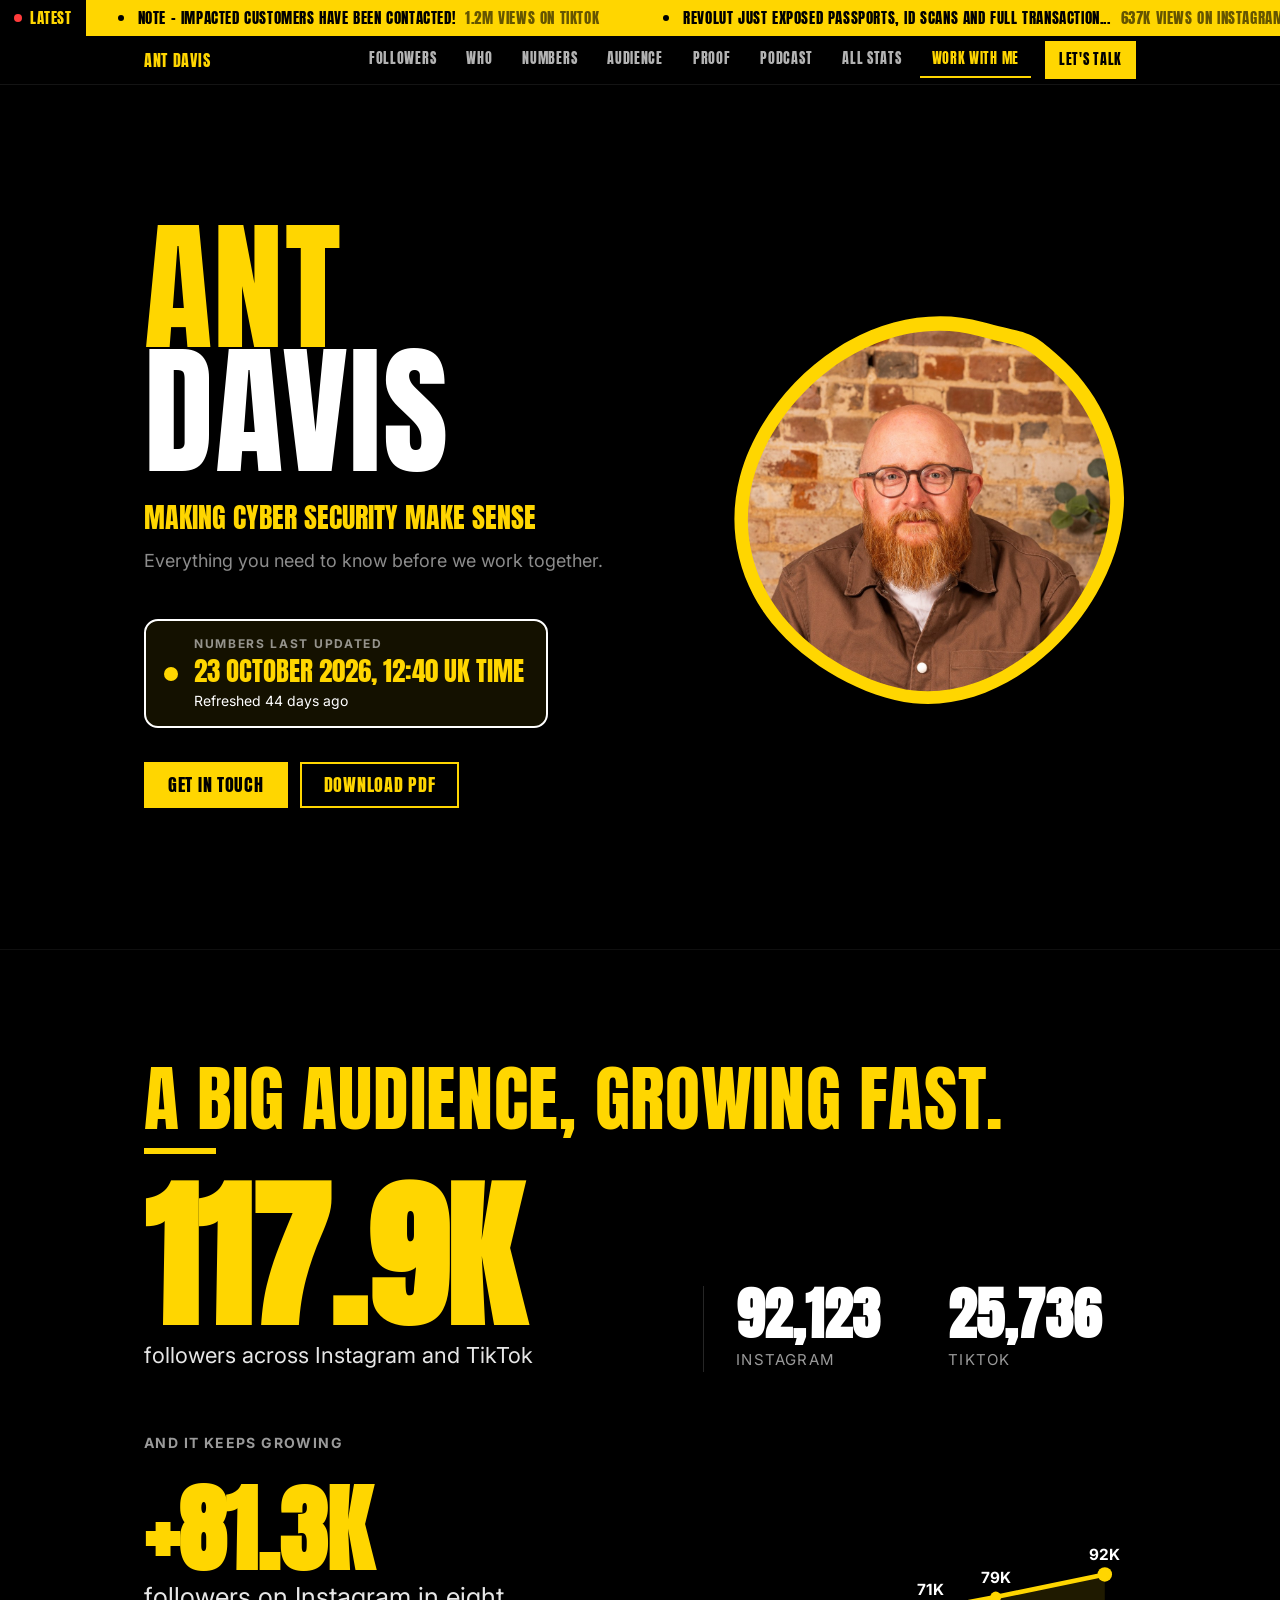
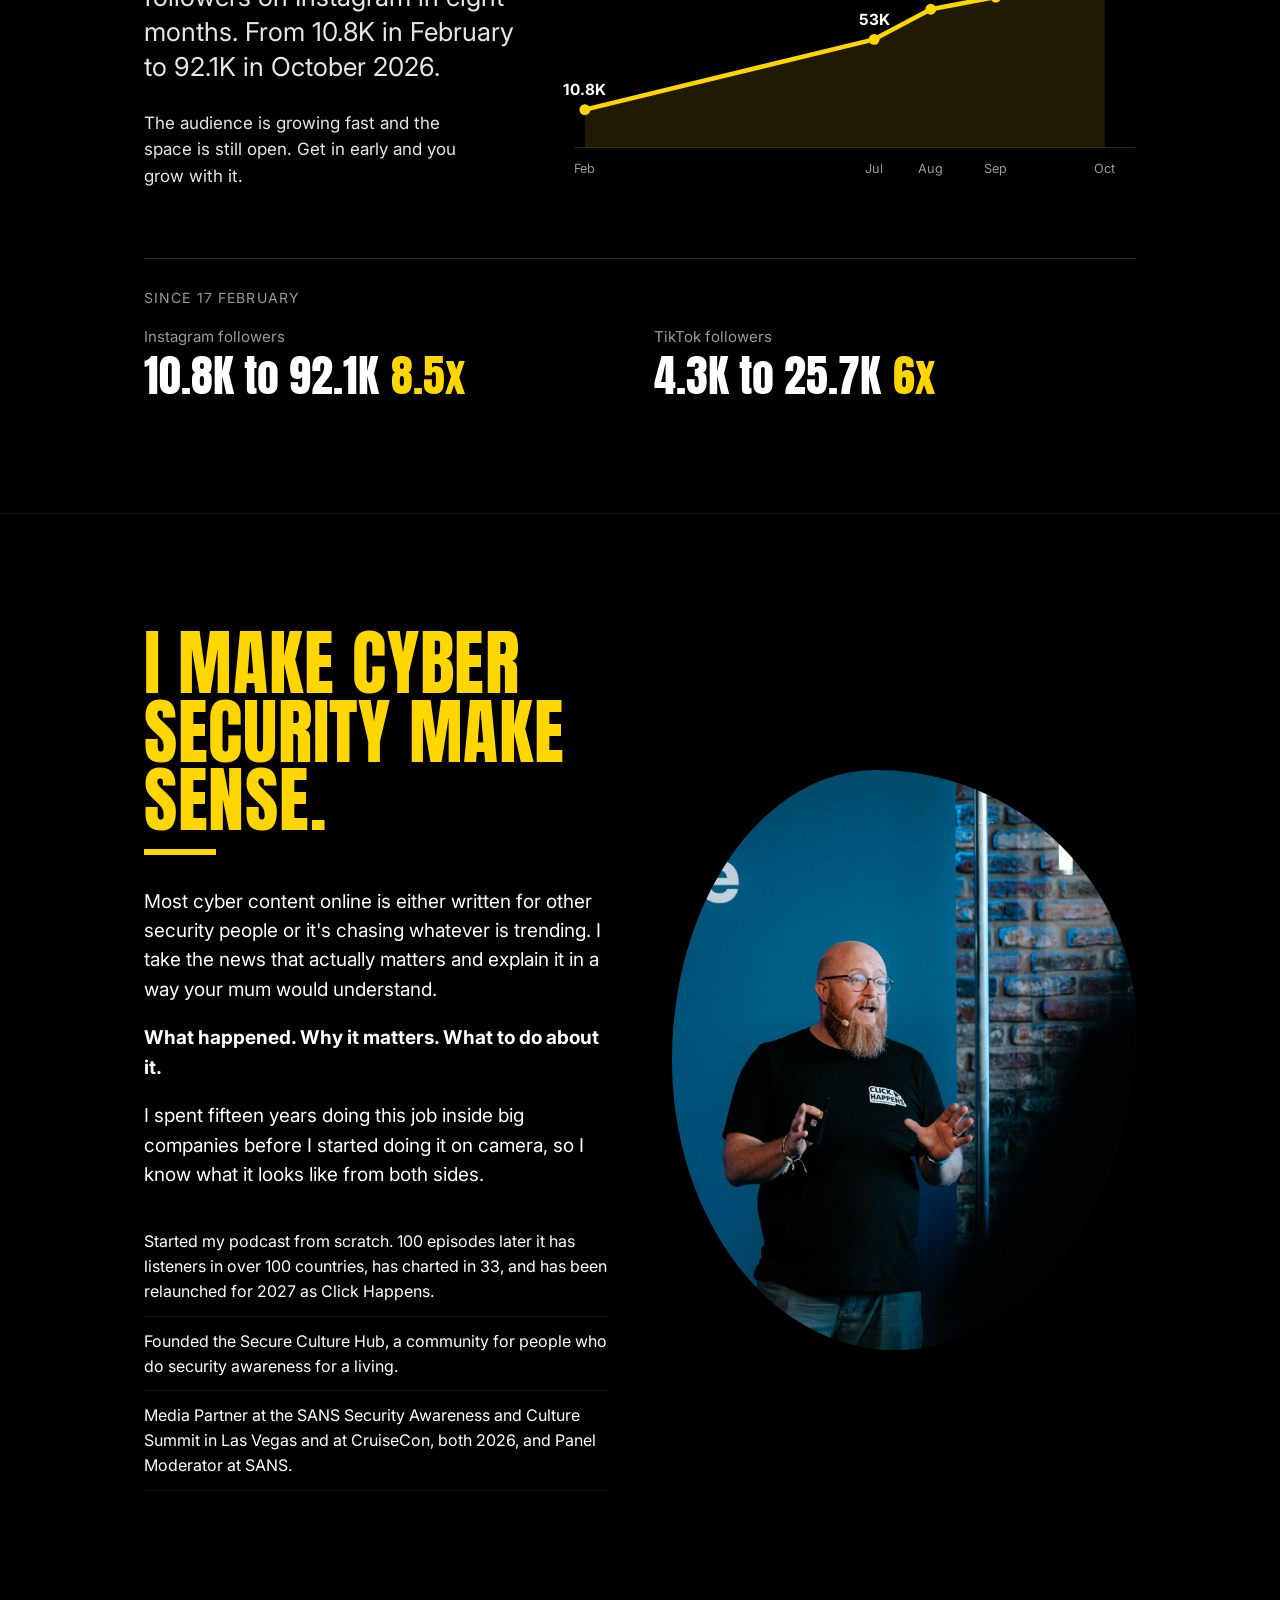
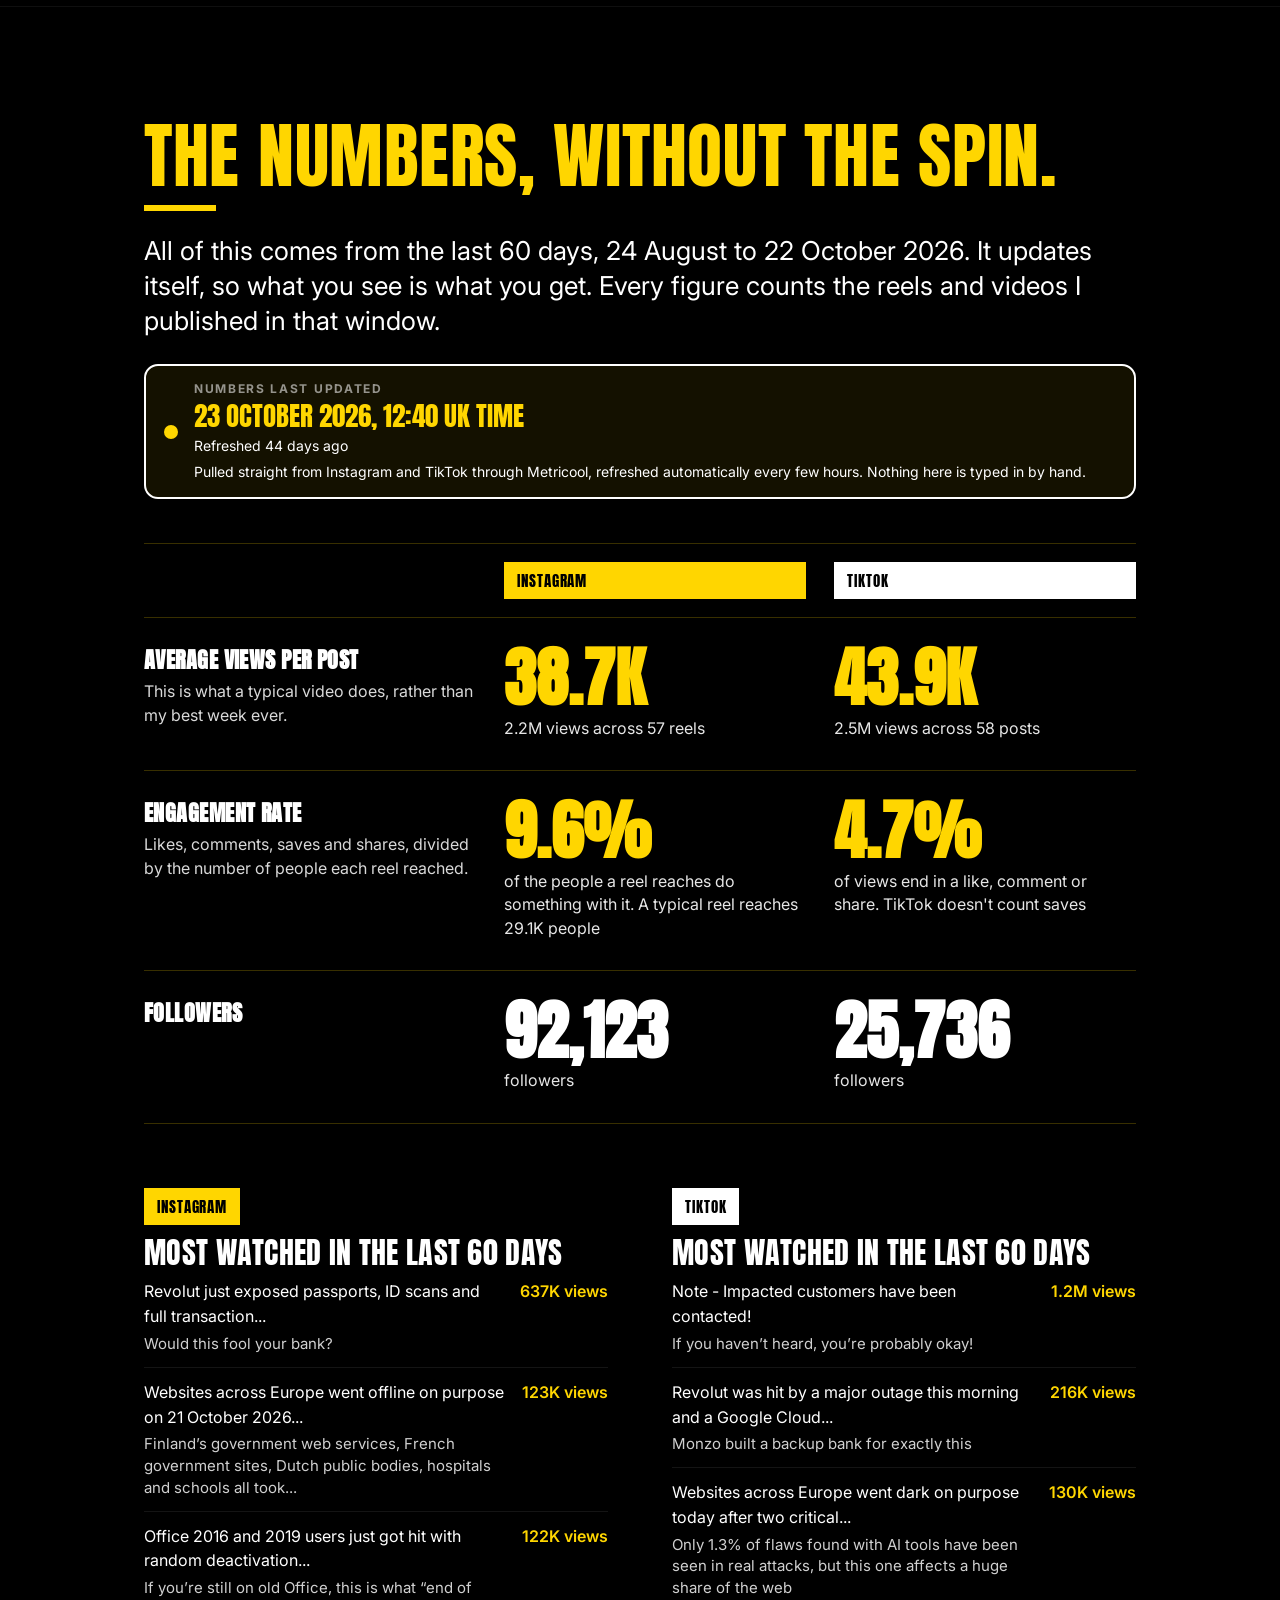
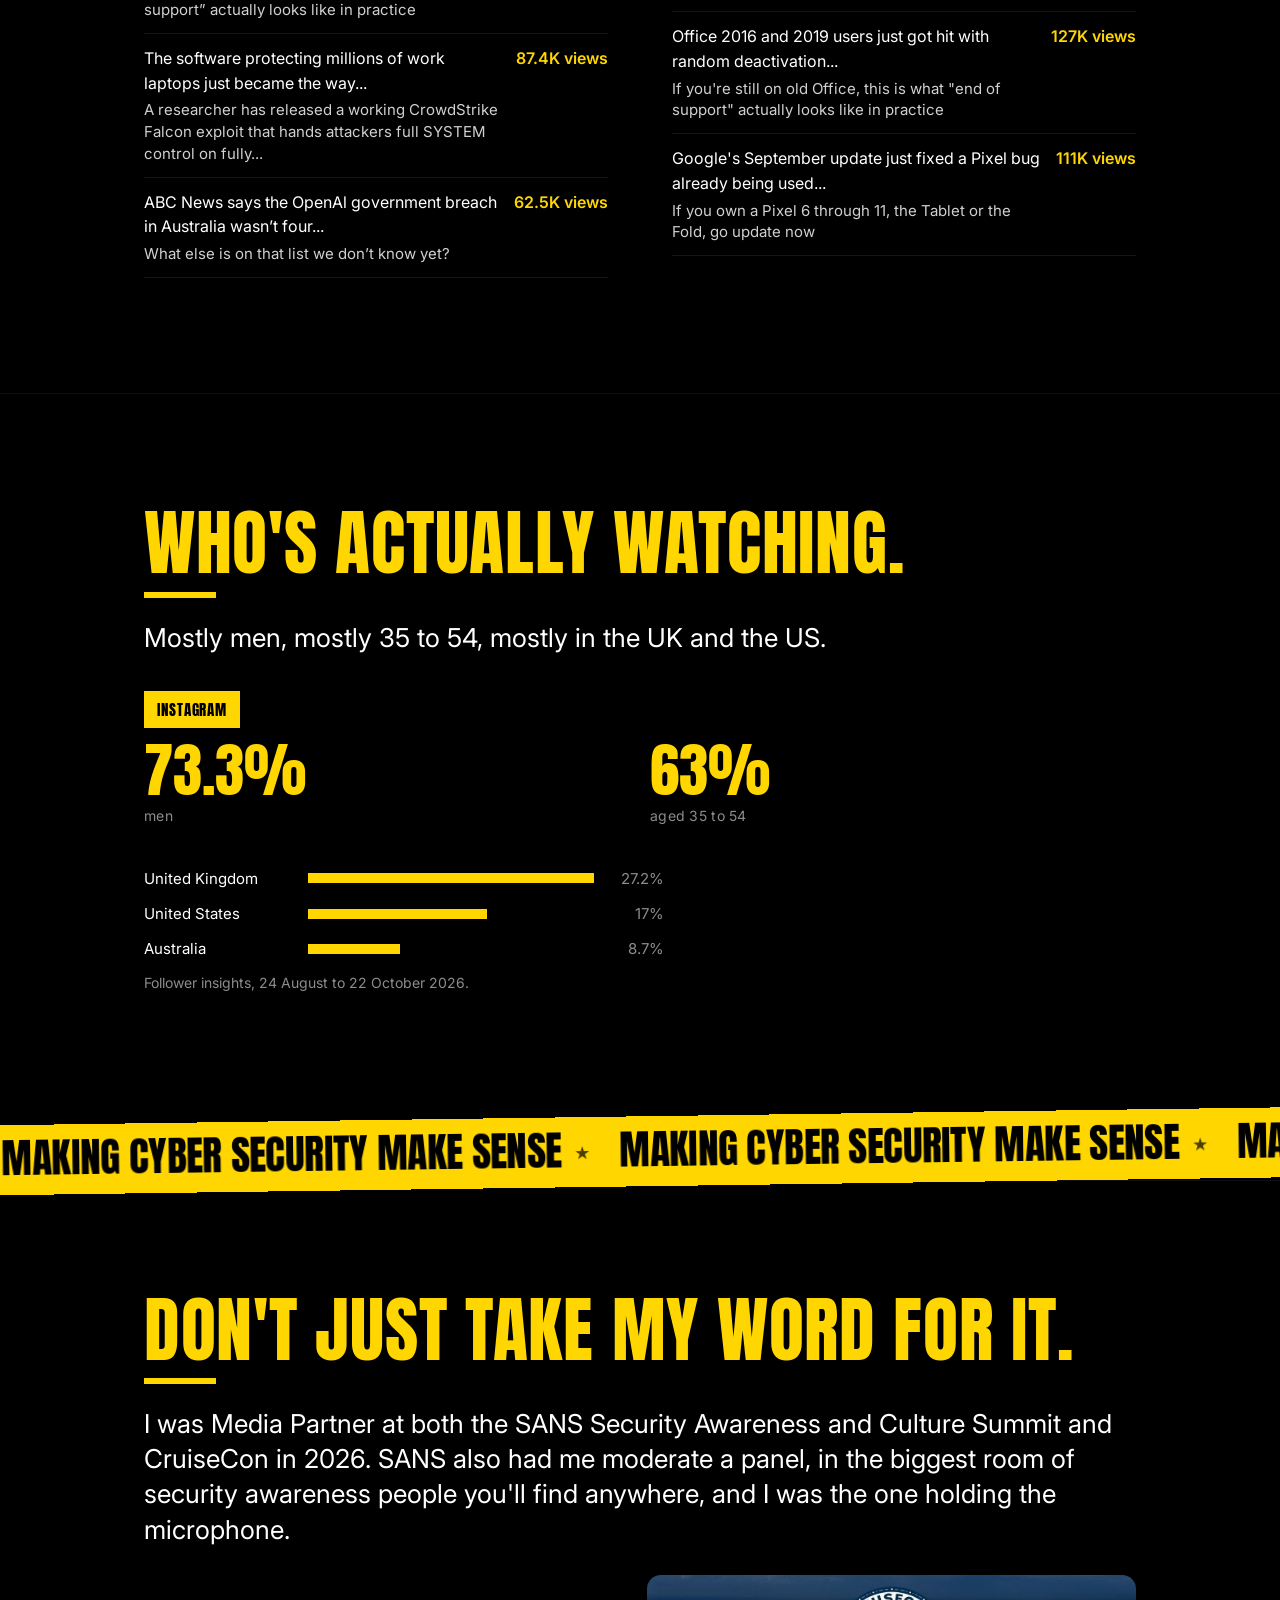
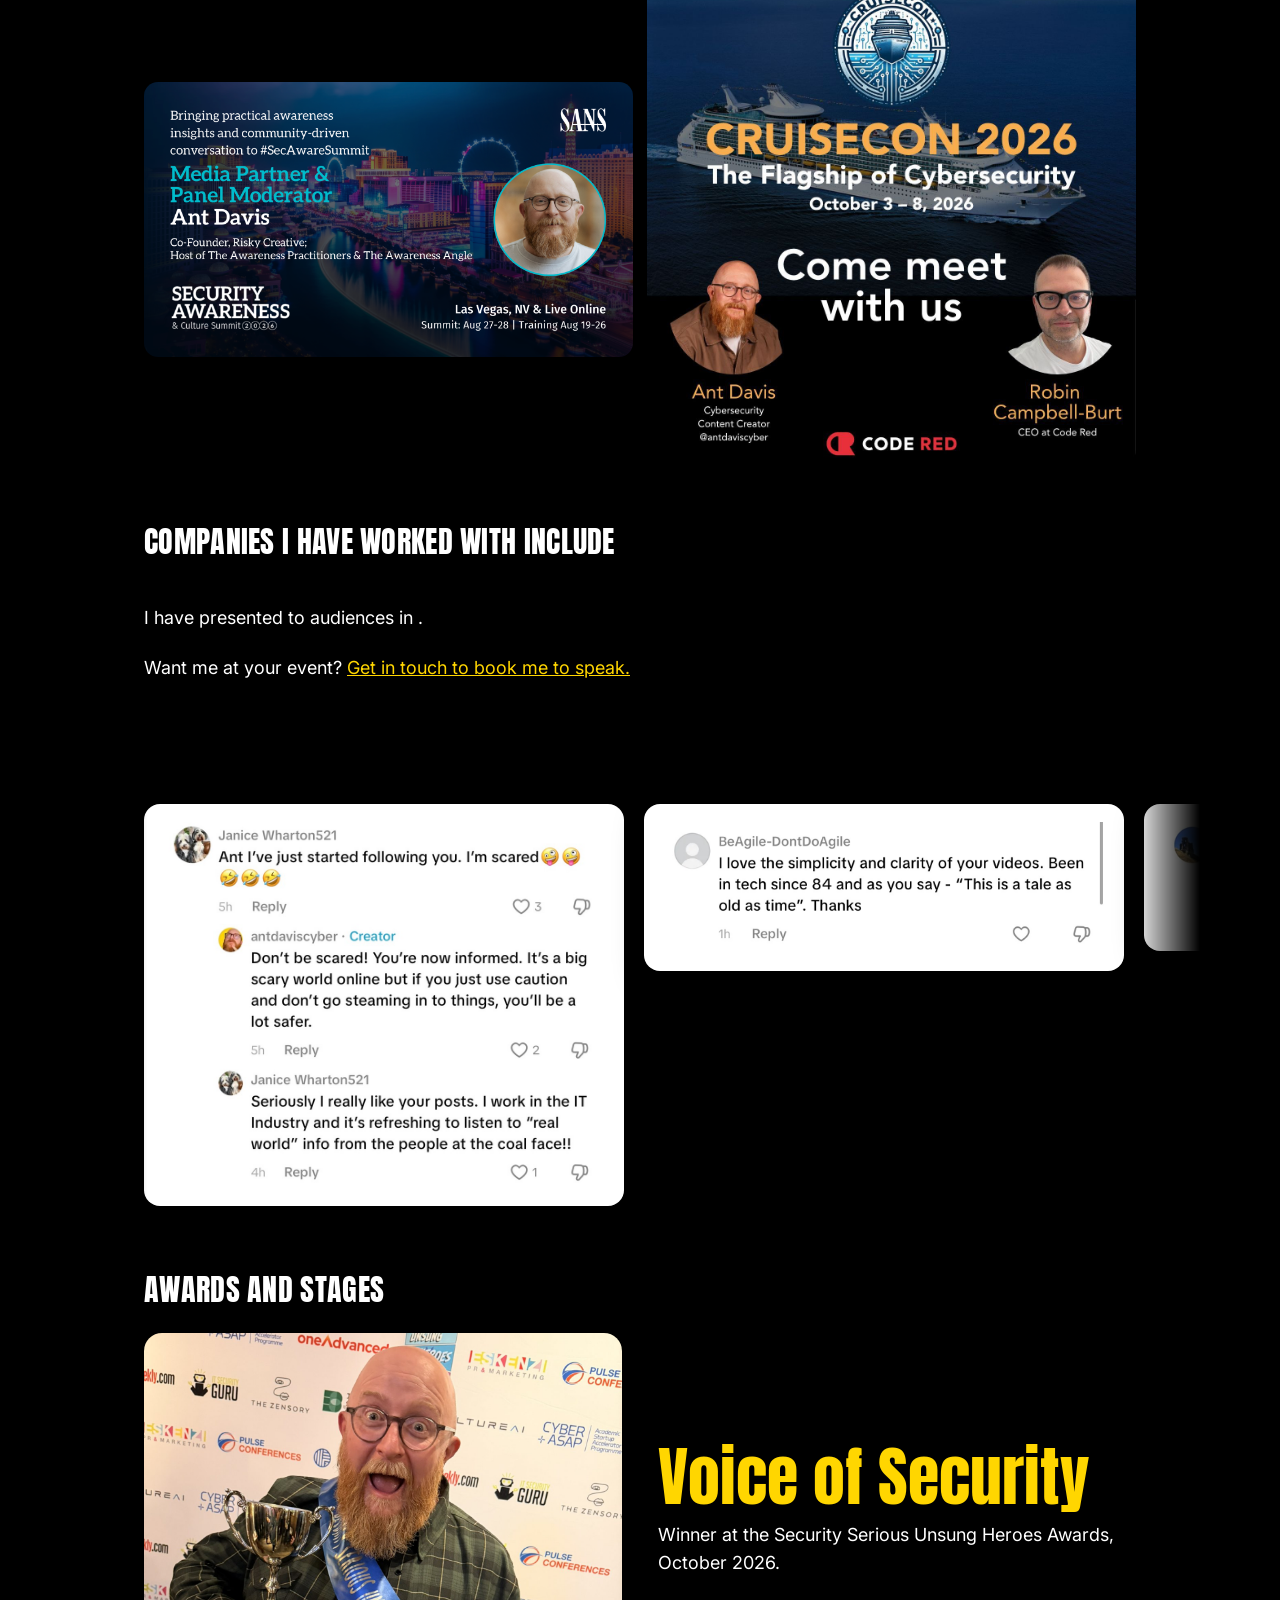
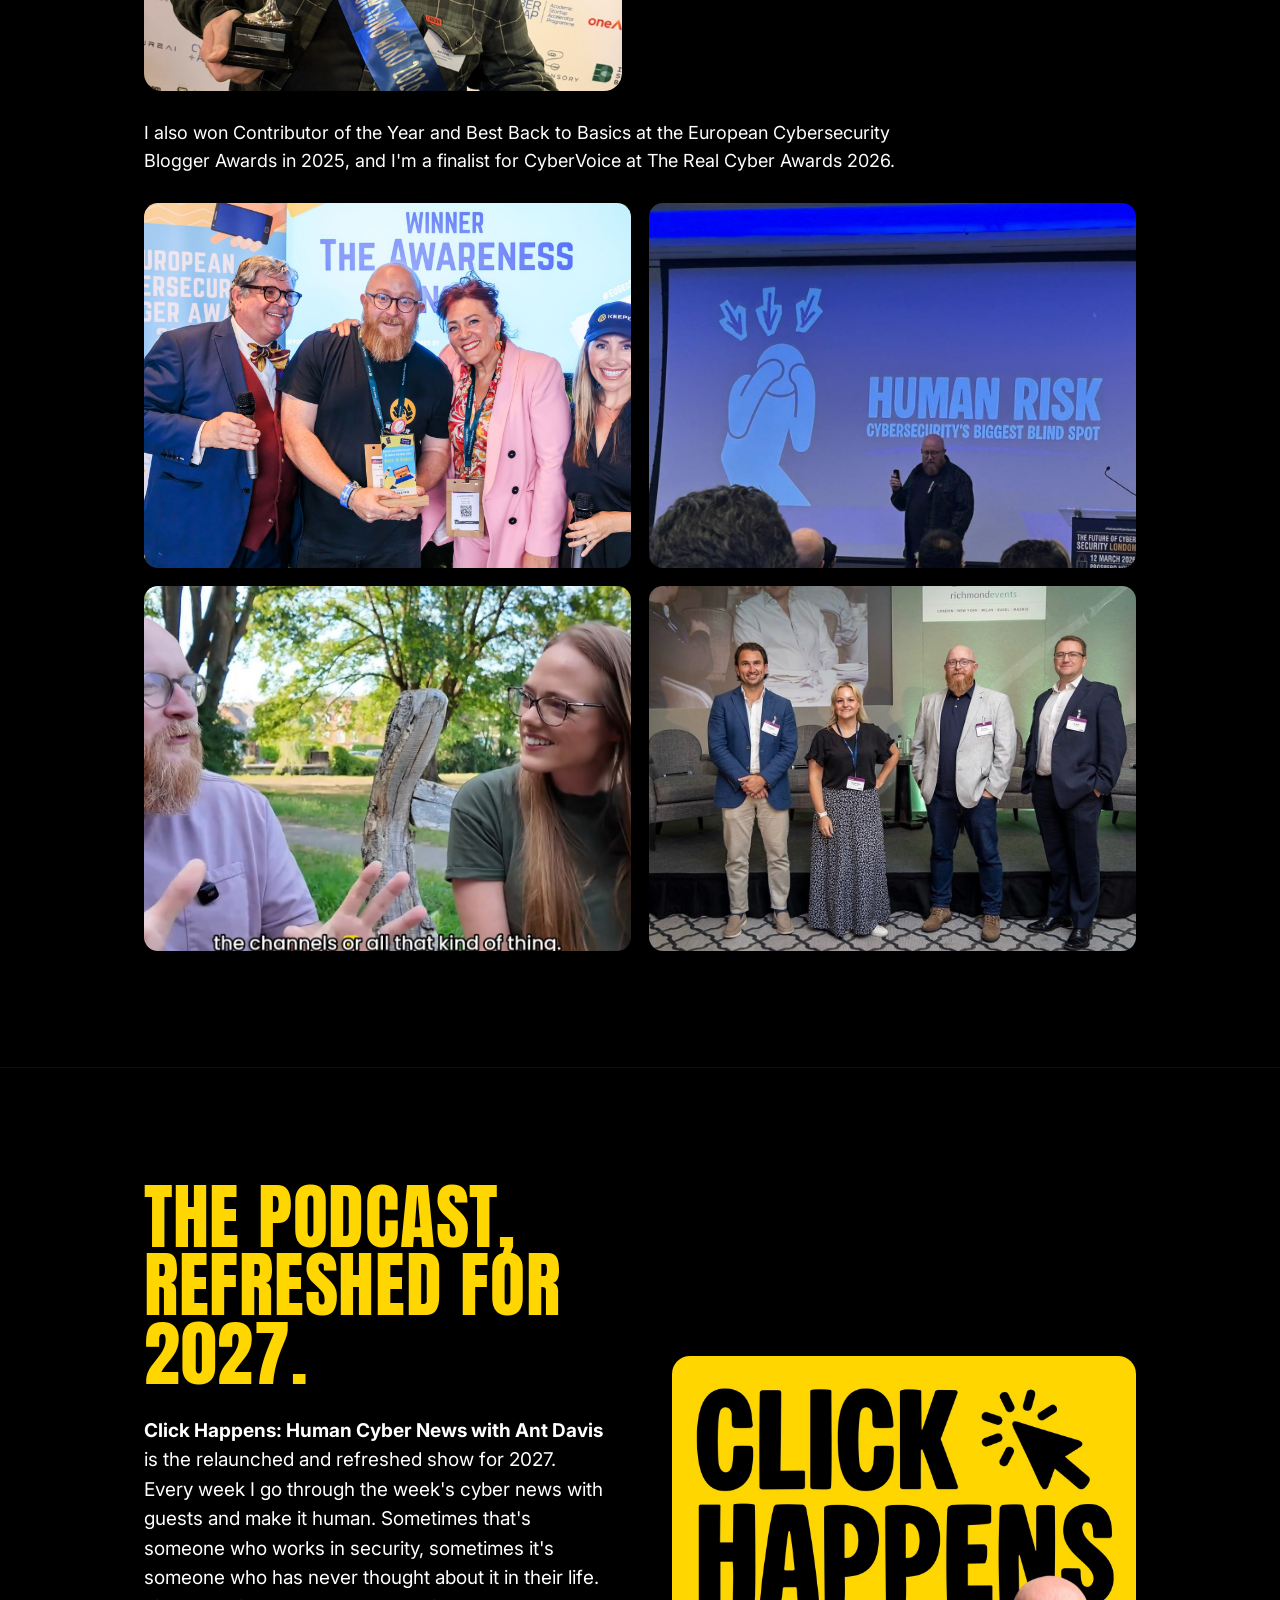
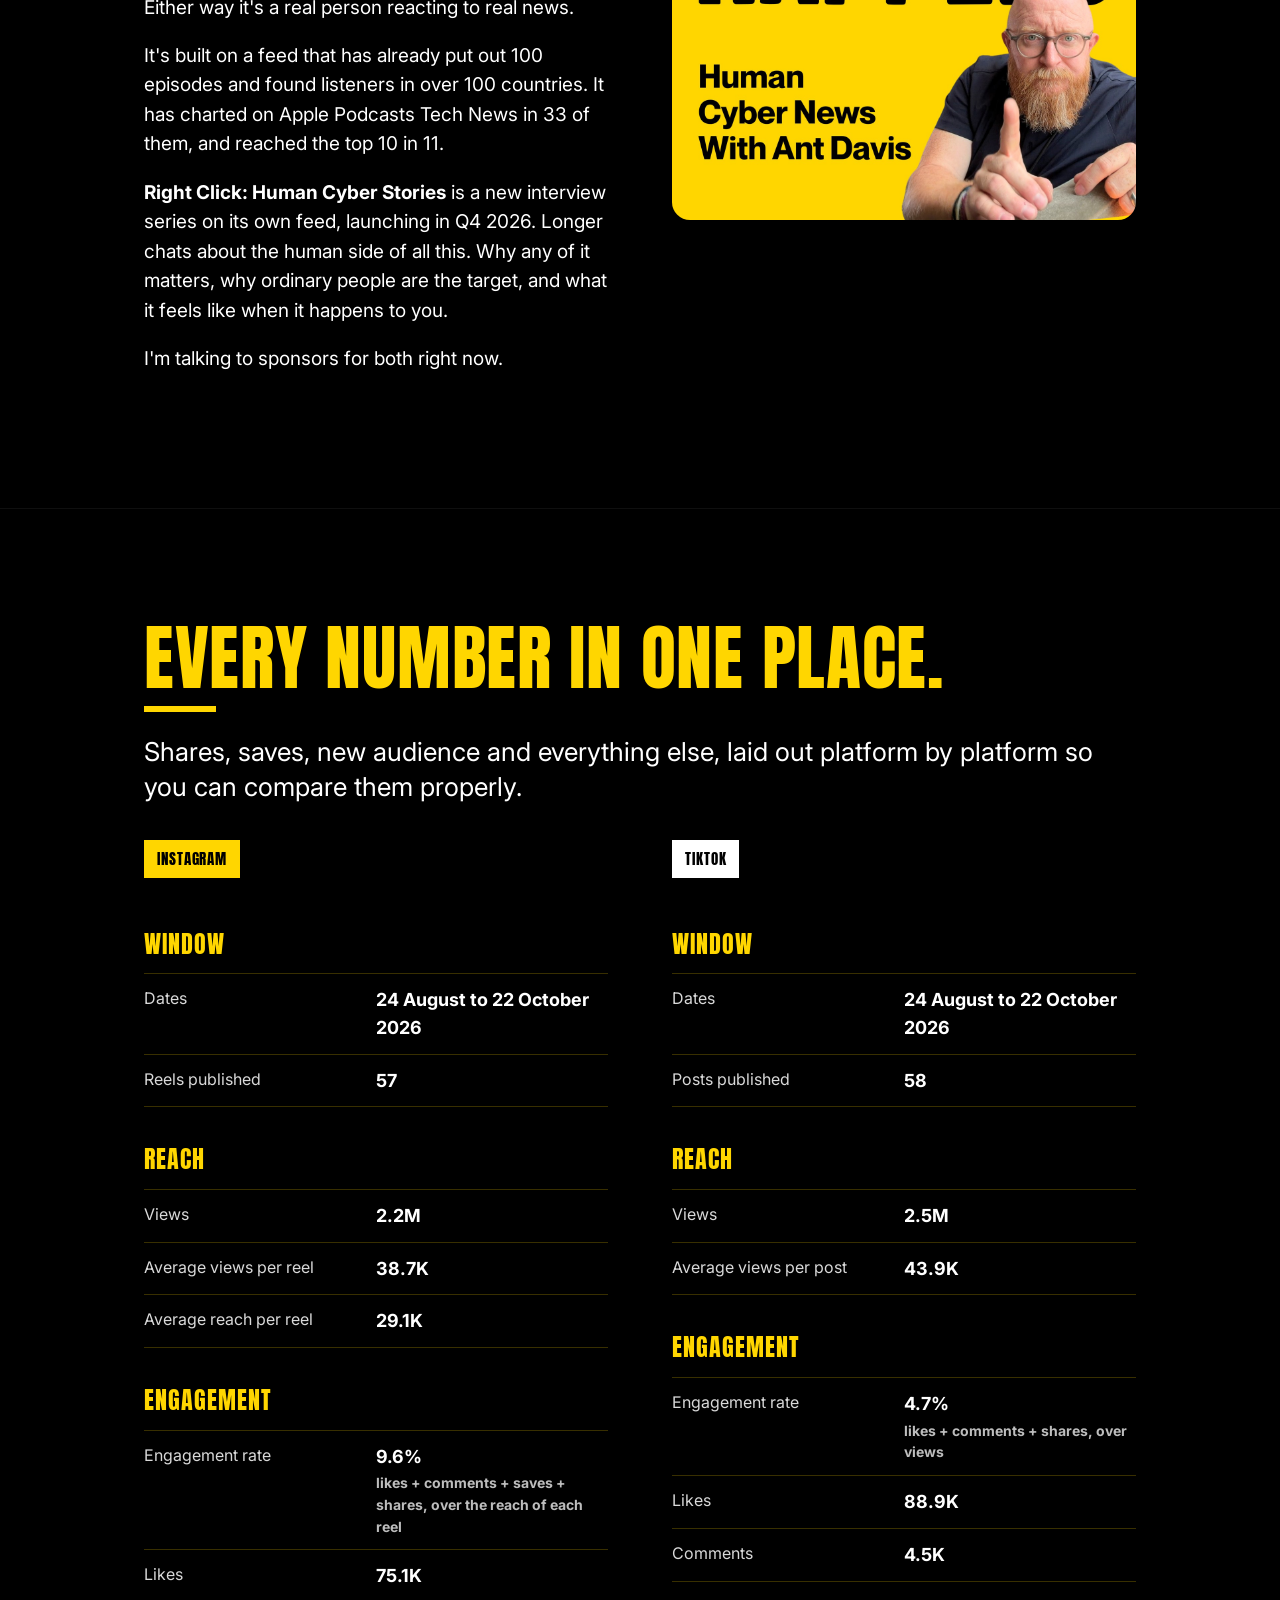
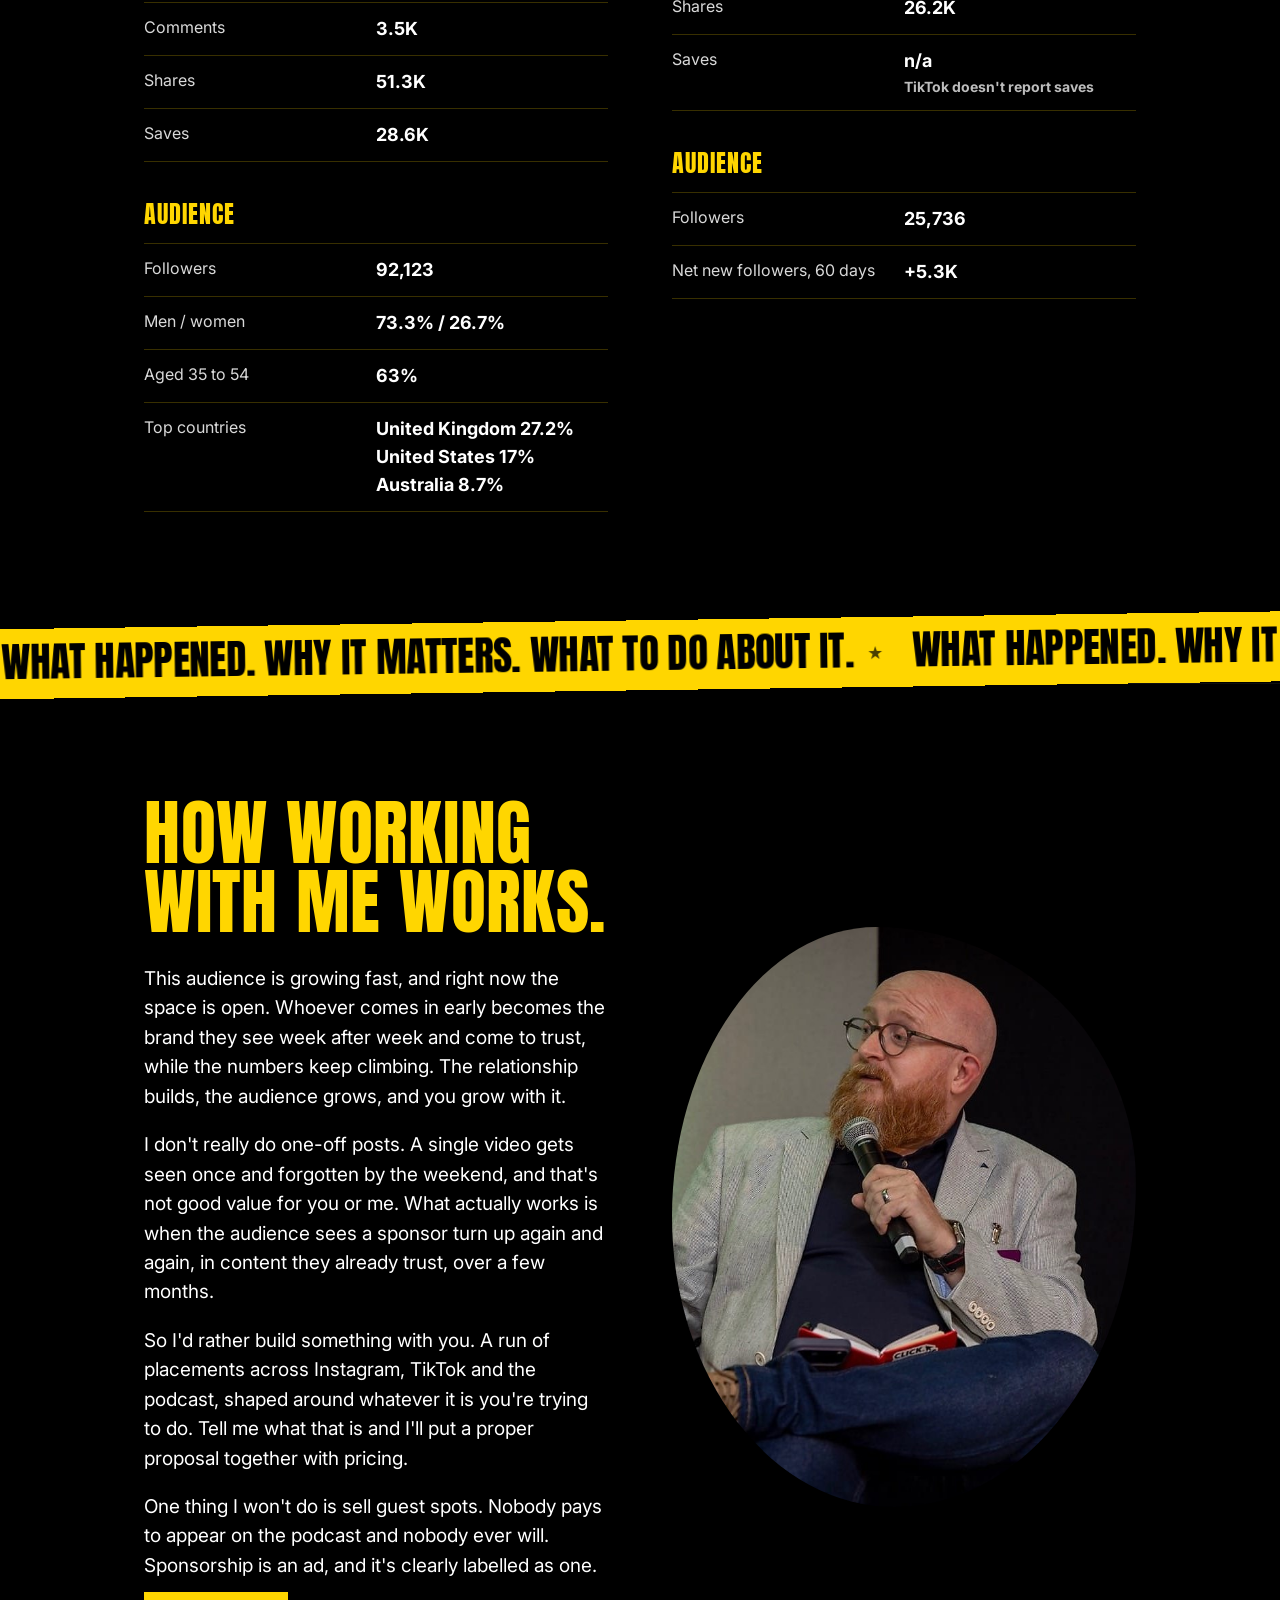
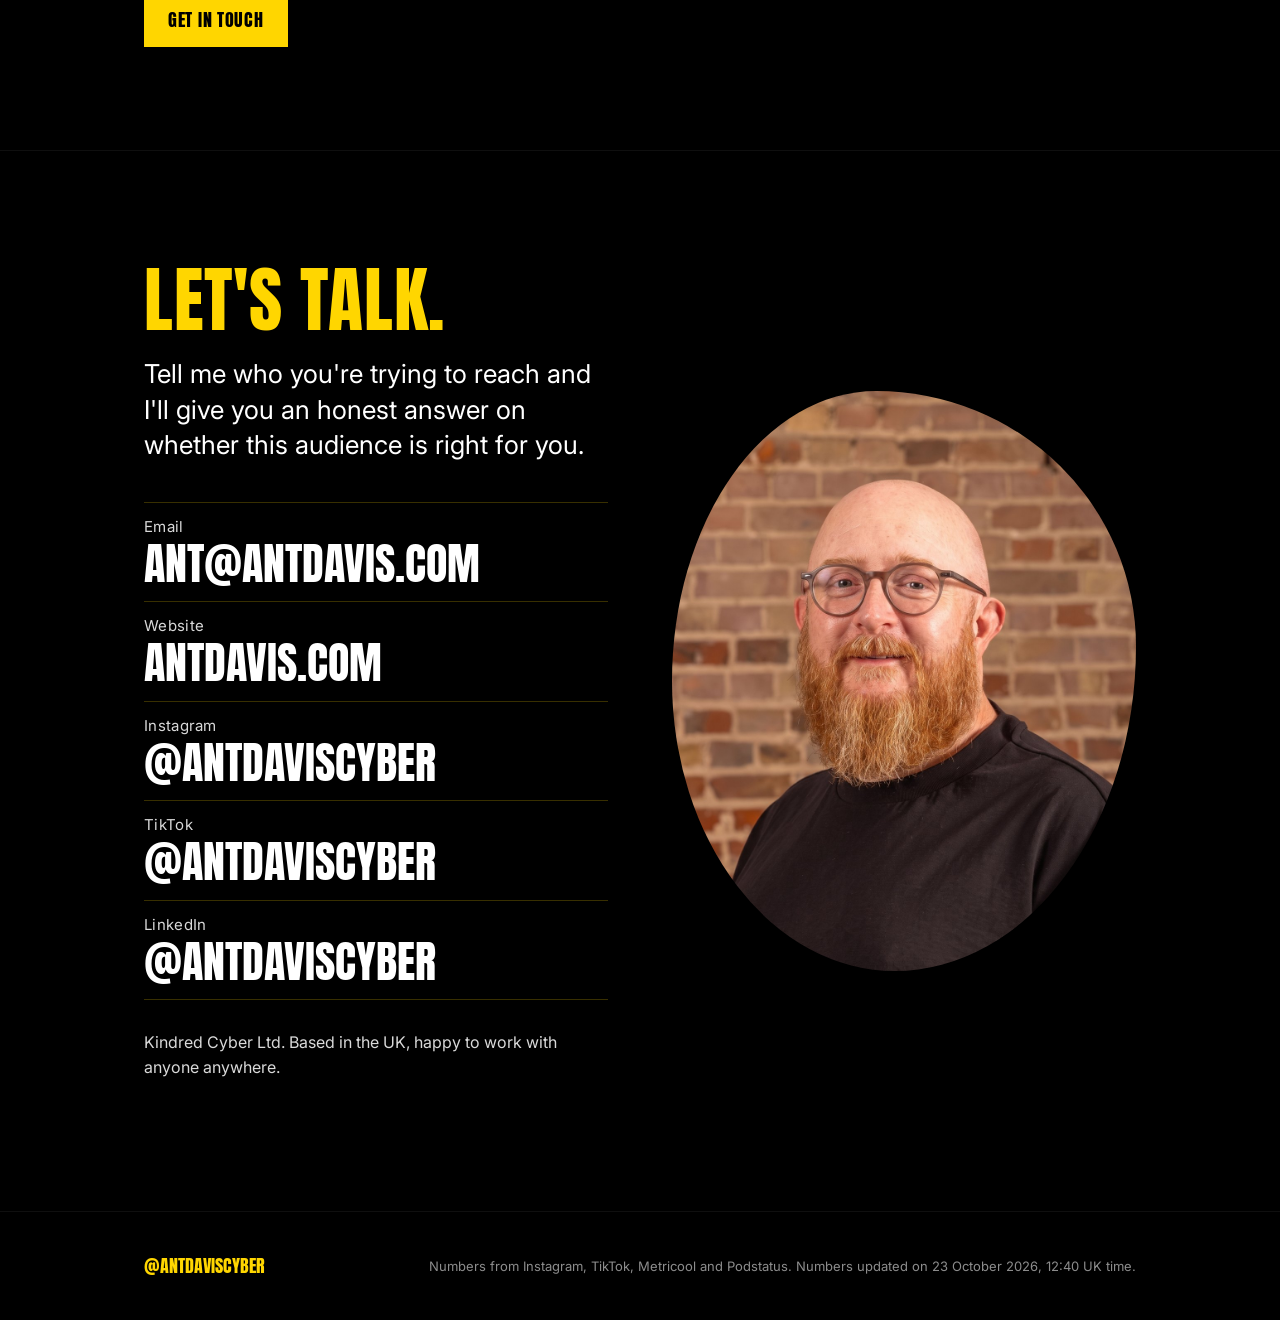
==== commit 7a7369e4: "Add files via upload" ====
--- a/index.html
+++ b/index.html
@@ -310,6 +310,13 @@
 .contact .links a:hover{color:var(--yellow);padding-left:10px}
 .contact .links a:hover::after{opacity:1}
 .contact .small{font-size:16px;color:#d9d9d9;margin-top:30px}
+.clients{margin-top:64px}
+.clients .chips{display:flex;flex-wrap:wrap;gap:10px;margin:22px 0 0;padding:0;list-style:none}
+.clients .chips li{border:2px solid var(--yellow);color:var(--white);font-family:var(--display);text-transform:uppercase;letter-spacing:.04em;font-size:clamp(16px,1.7vw,20px);padding:9px 16px;line-height:1}
+.clients .where{margin-top:26px;font-size:18px;max-width:64ch}
+.clients .where b{color:var(--yellow);font-weight:700}
+.clients .book{margin-top:22px;font-size:18px}
+
 
 footer{padding:40px 0;color:var(--muted);font-size:13px;border-top:1px solid rgba(255,255,255,.06)}
 .handle{font-family:var(--display);text-transform:uppercase;color:var(--yellow);font-size:18px}
@@ -560,6 +567,13 @@
       <div class="photo" style="aspect-ratio:auto;background:transparent;border:0"><img src="images/cruisecon-card.jpg" alt="CruiseCon 2026, Ant Davis as Media Partner" onload="this.parentNode.classList.add('ok')" onerror="this.remove()"><div class="ph" style="aspect-ratio:1">cruisecon-card<br>CruiseCon media partner card</div></div>
     </div>
 
+    <div class="clients rv" id="clients">
+      <h3>Companies I have worked with include</h3>
+      <ul class="chips" id="client-list"></ul>
+      <p class="where">I have presented to audiences in <b id="client-countries"></b>.</p>
+      <p class="book">Want me at your event? <a href="#talk">Get in touch to book me to speak.</a></p>
+    </div>
+
     <h3 class="rv" style="margin-top:64px">What people say in the comments</h3>
     <div class="crail rv" aria-label="Comments from viewers"><div class="ctrack"><div class="ccard"><img src="images/comment-1.png" alt="" onerror="this.parentNode.remove()"></div><div class="ccard"><img src="images/comment-2.png" alt="" onerror="this.parentNode.remove()"></div><div class="ccard"><img src="images/comment-3.png" alt="" onerror="this.parentNode.remove()"></div><div class="ccard"><img src="images/comment-4.png" alt="" onerror="this.parentNode.remove()"></div><div class="ccard"><img src="images/comment-5.png" alt="" onerror="this.parentNode.remove()"></div><div class="ccard"><img src="images/comment-1.png" alt="" onerror="this.parentNode.remove()"></div><div class="ccard"><img src="images/comment-2.png" alt="" onerror="this.parentNode.remove()"></div><div class="ccard"><img src="images/comment-3.png" alt="" onerror="this.parentNode.remove()"></div><div class="ccard"><img src="images/comment-4.png" alt="" onerror="this.parentNode.remove()"></div><div class="ccard"><img src="images/comment-5.png" alt="" onerror="this.parentNode.remove()"></div></div></div>
     
@@ -710,6 +724,12 @@
     {hd:'Audience'},['Followers',tk.followers.toLocaleString()],['Net new followers, 60 days','+'+fmt(tk.net_new_followers,'k')]
   ]);
 
+    if(d.clients){
+      fill('client-list', d.clients.companies||[], x=>`<li>${x}</li>`);
+      const cs=d.clients.countries||[], el=document.getElementById('client-countries');
+      if(el) el.textContent = cs.length>1 ? cs.slice(0,-1).join(', ')+' and '+cs[cs.length-1] : cs.join('');
+      if(!cs.length||!(d.clients.companies||[]).length){ const c=document.getElementById('clients'); if(c) c.remove(); }
+    }
     fill('countries', d.audience.countries, x=>`<li><span>${x.name}</span><i style="--w:${(x.pct/d.audience.countries[0].pct*100).toFixed(1)}%"></i><span>${x.pct}%</span></li>`);
     const tick = [
       ...d.instagram.top_videos.map(x=>({t:x.title,v:x.views,p:'Instagram'})),
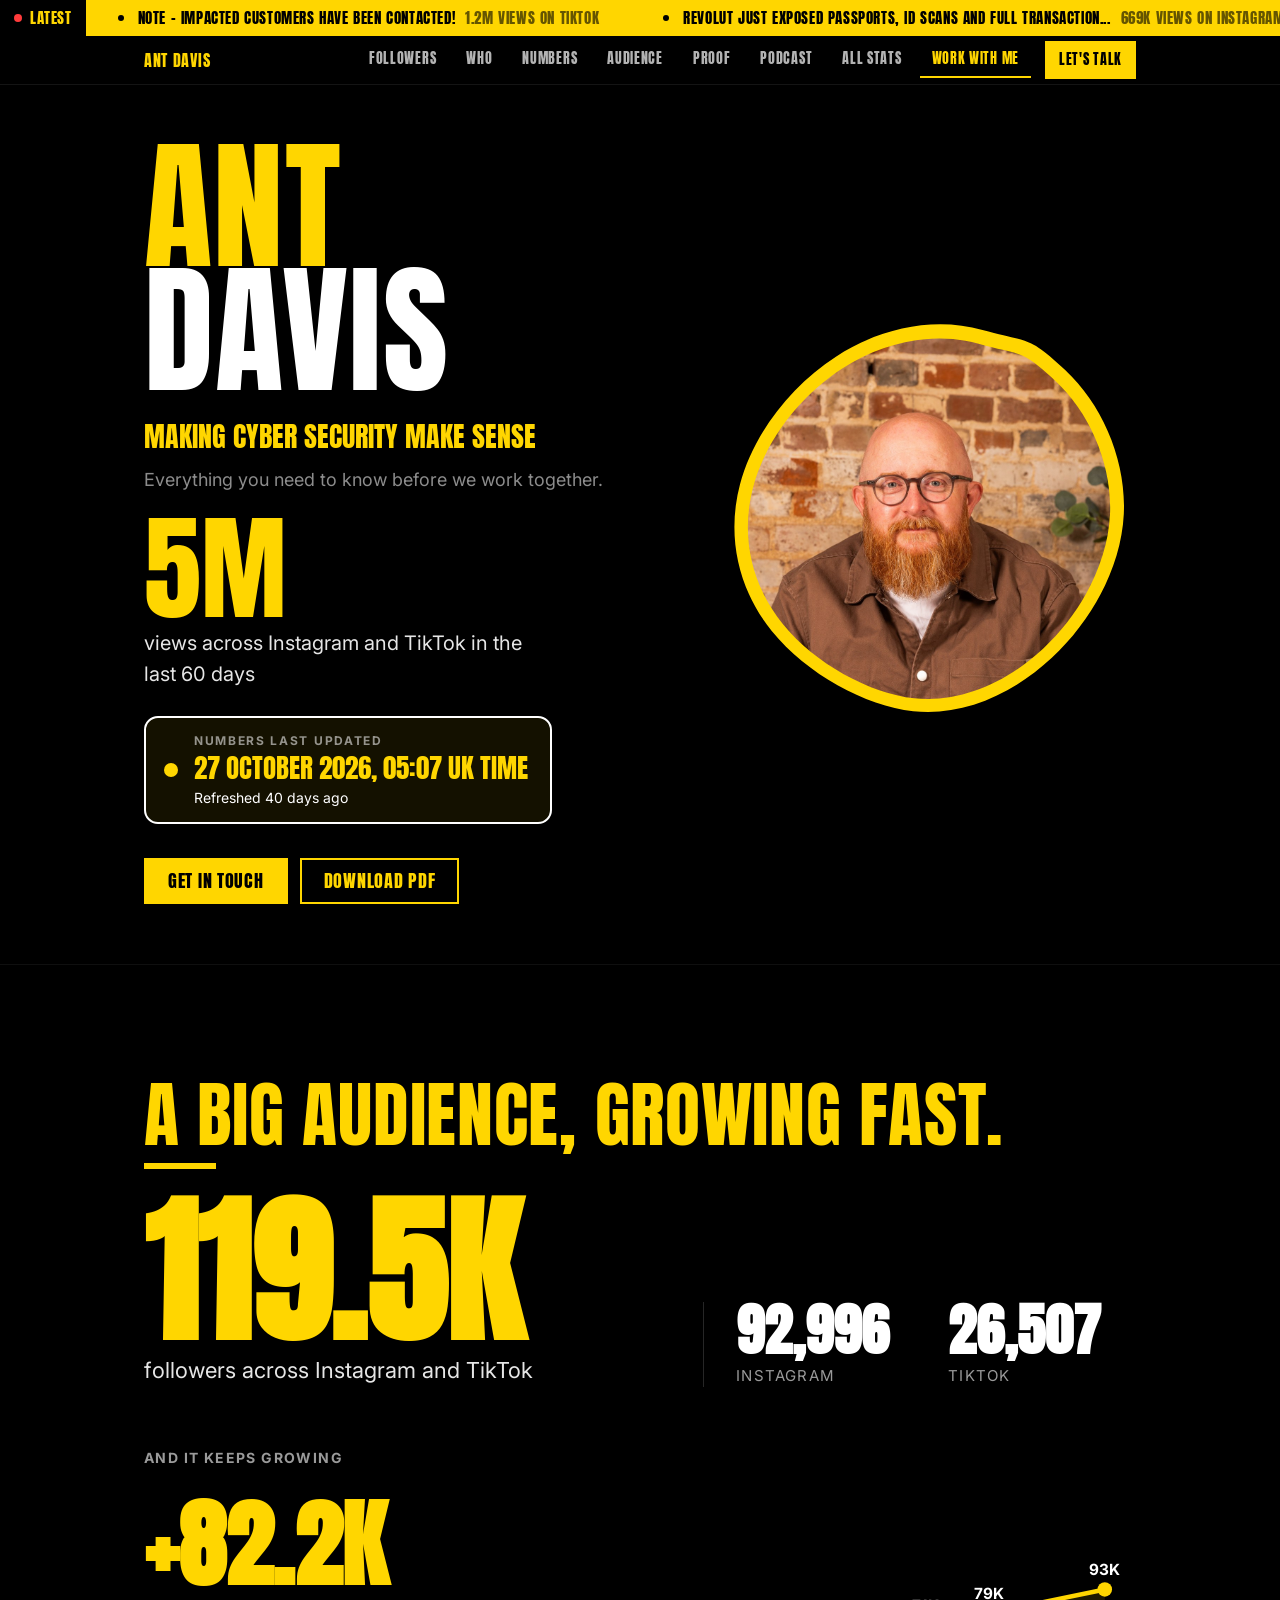
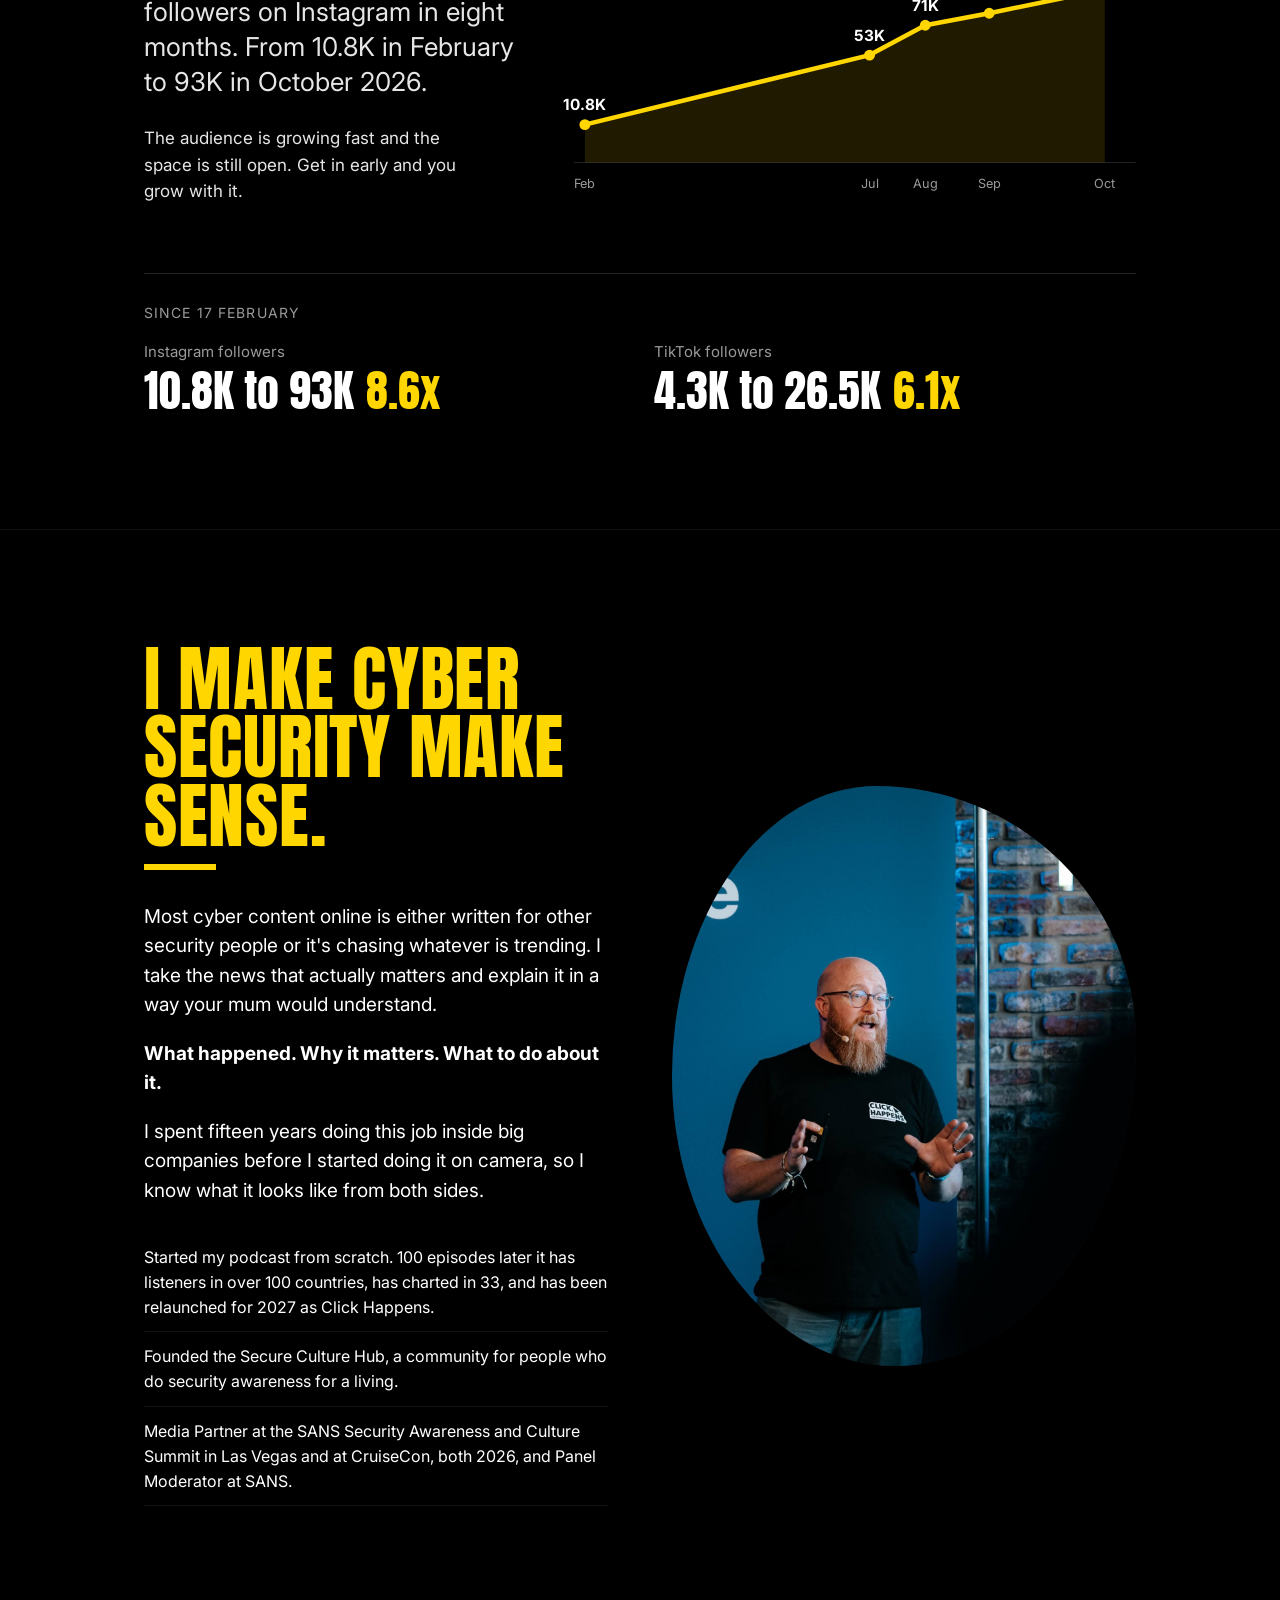
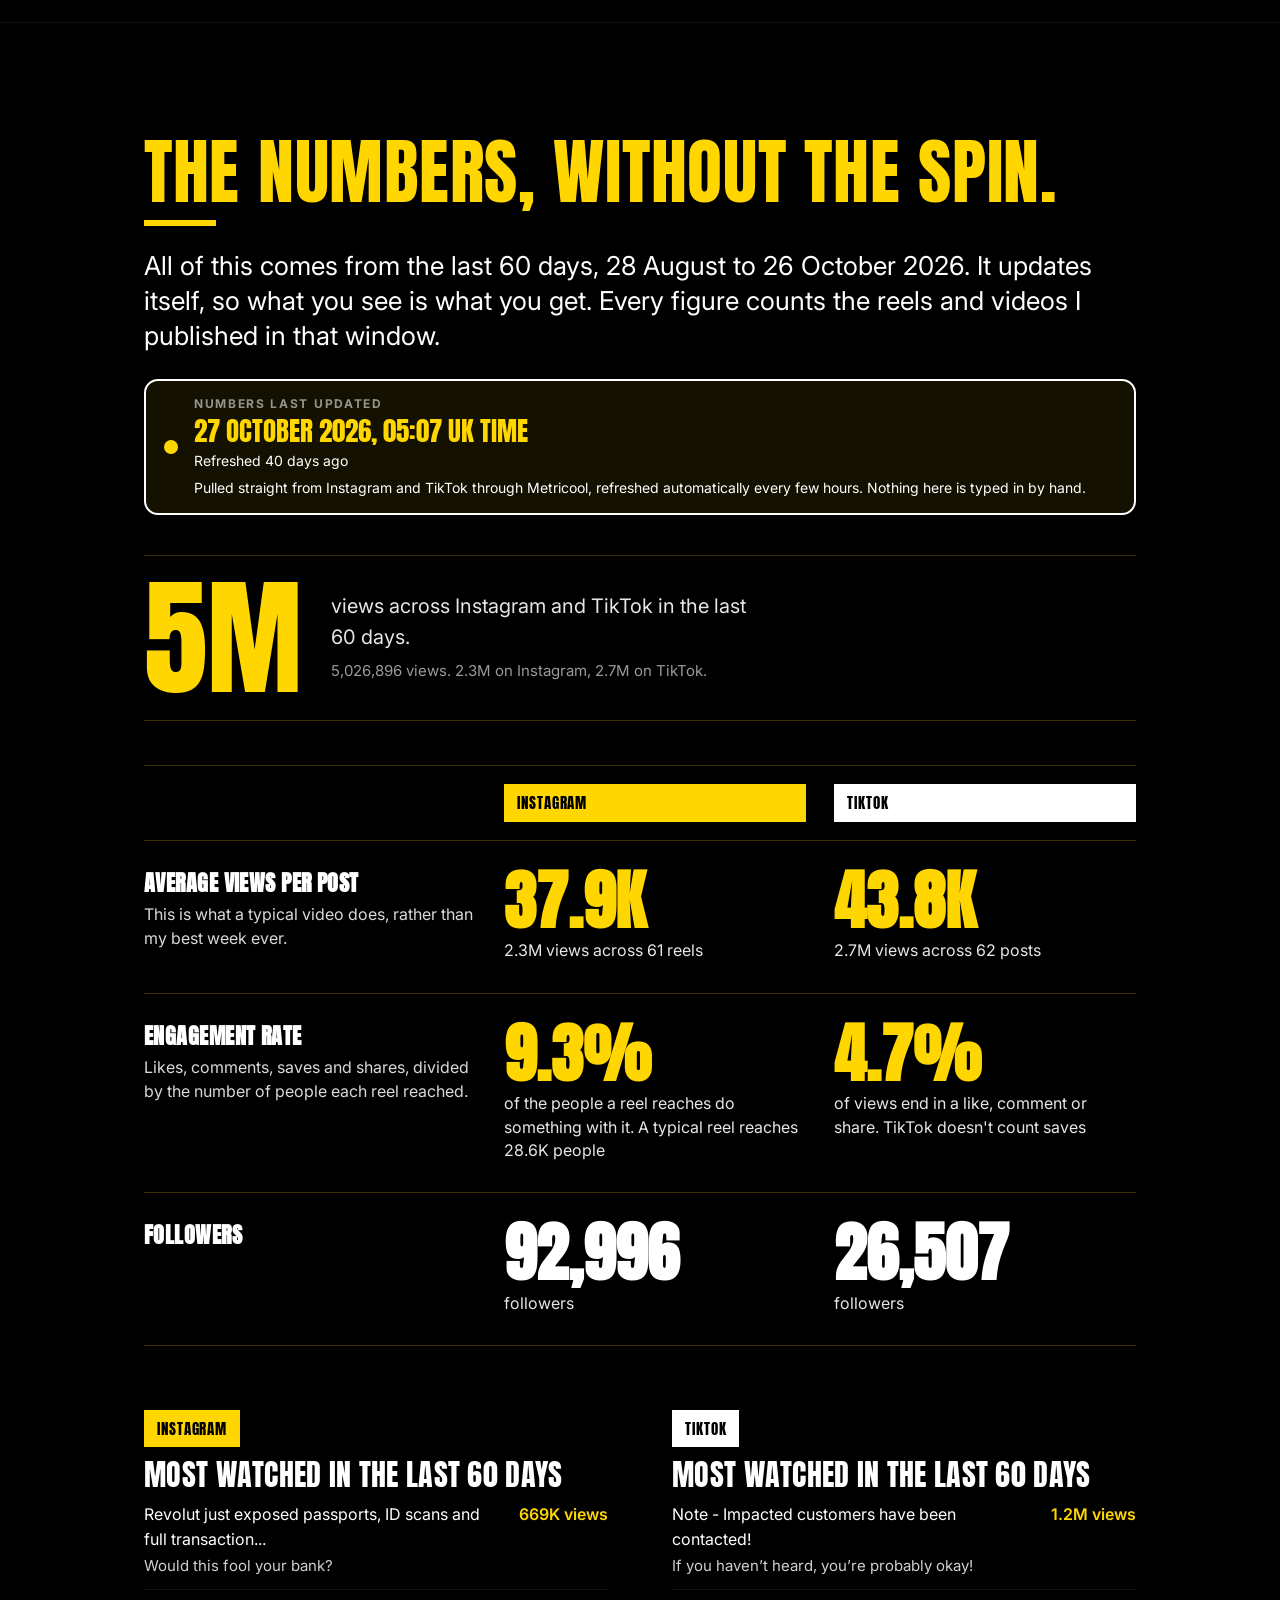
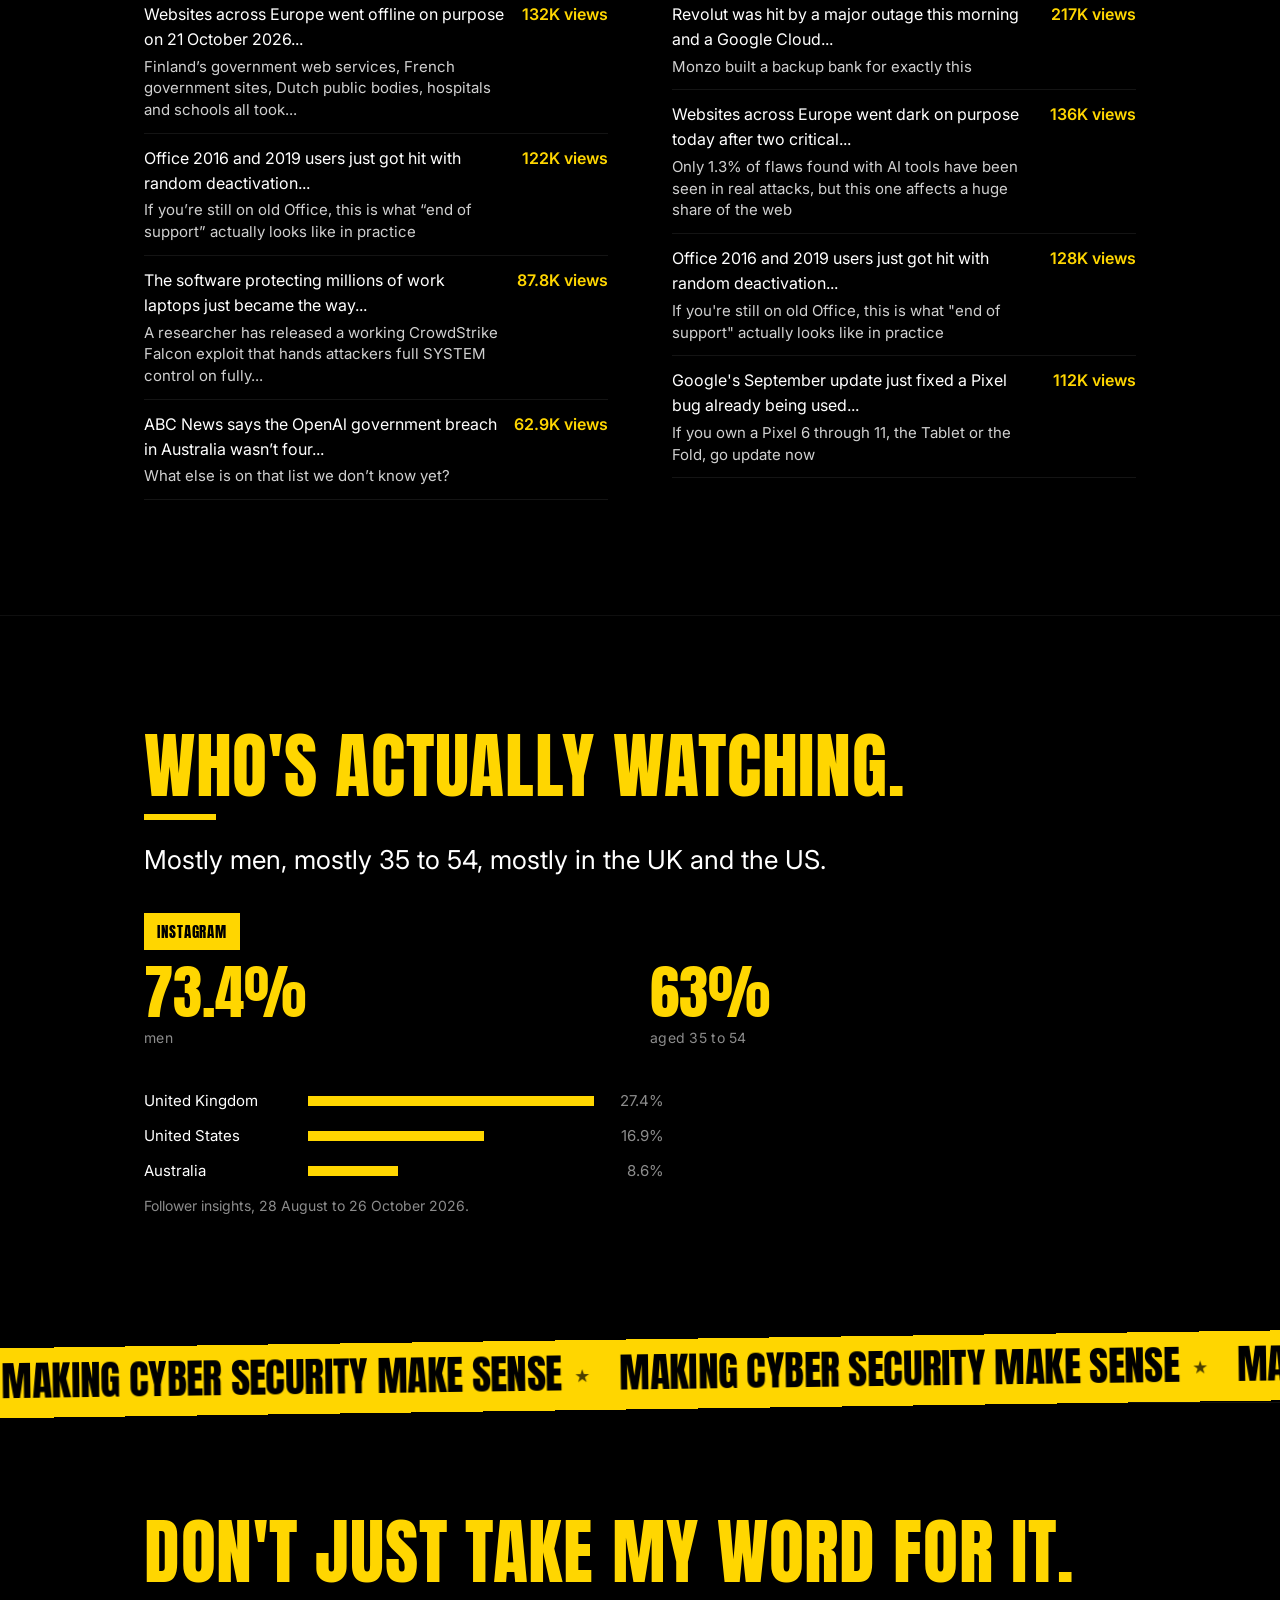
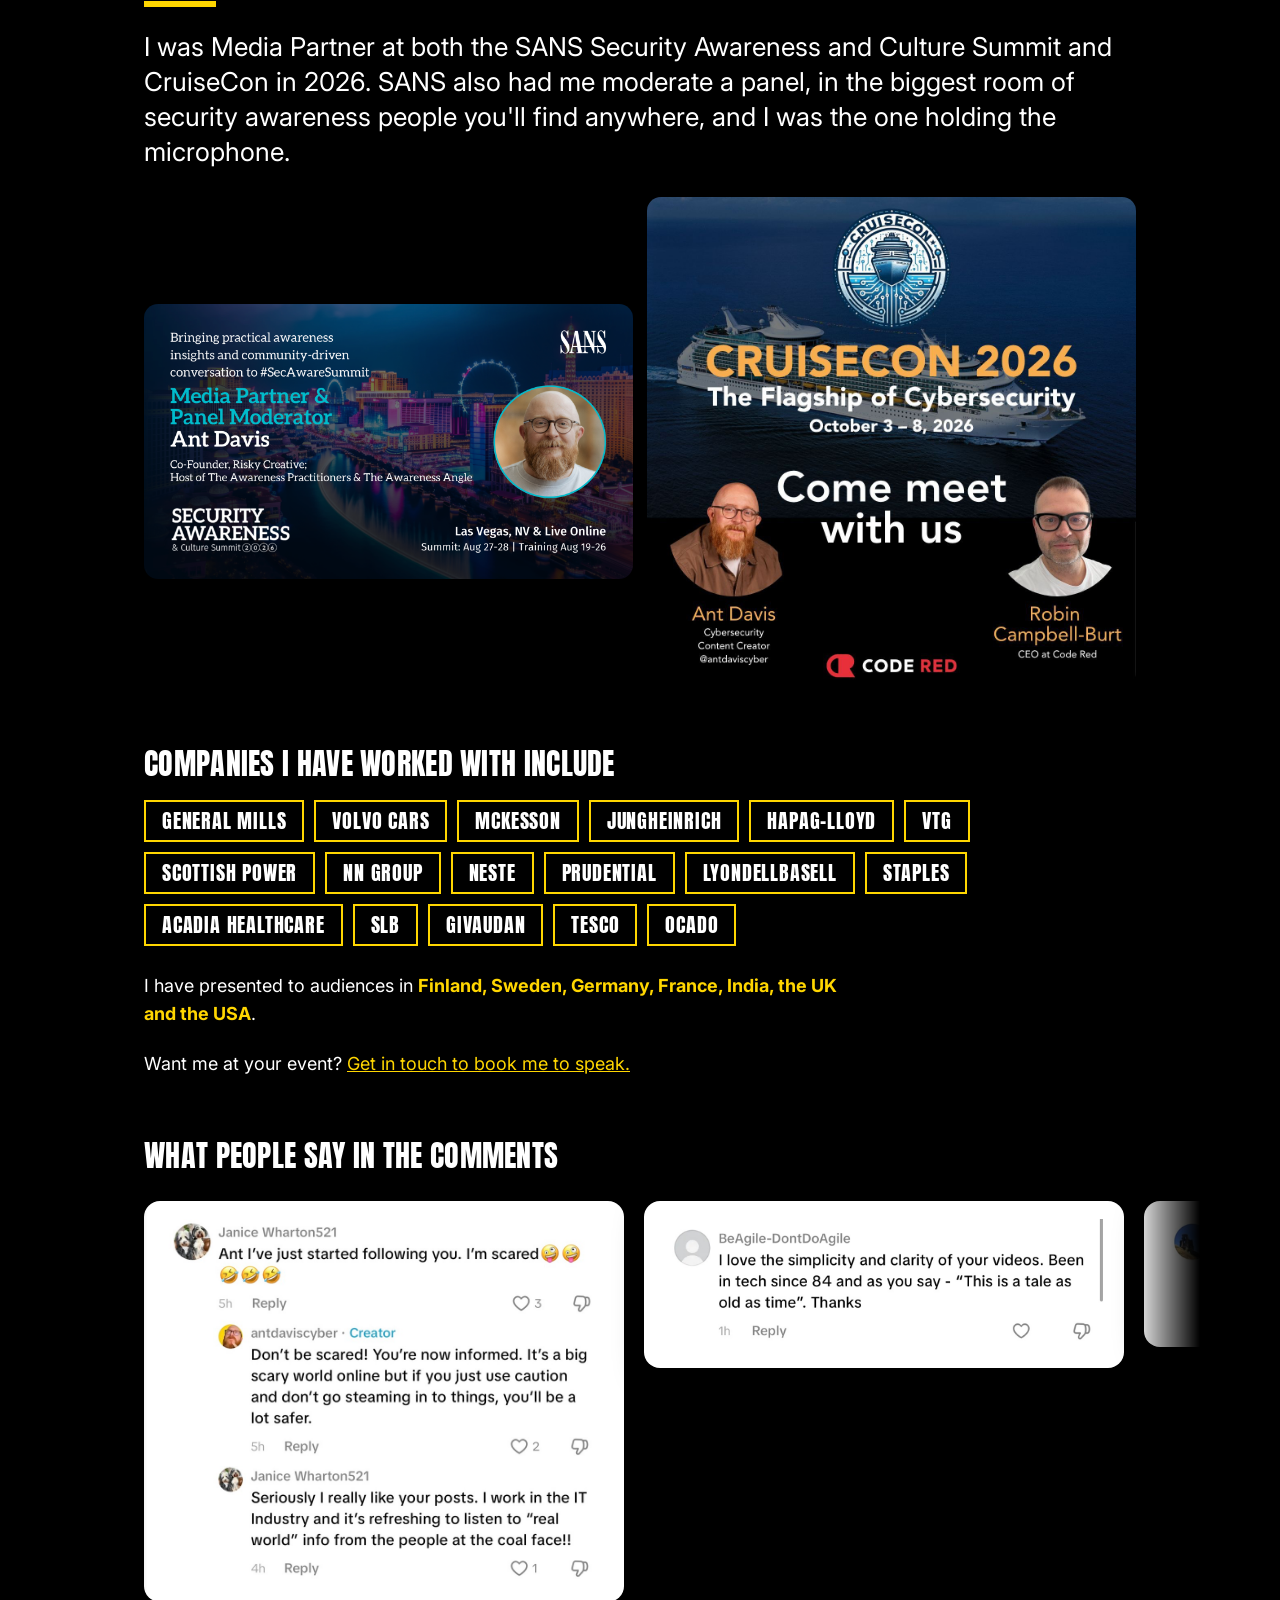
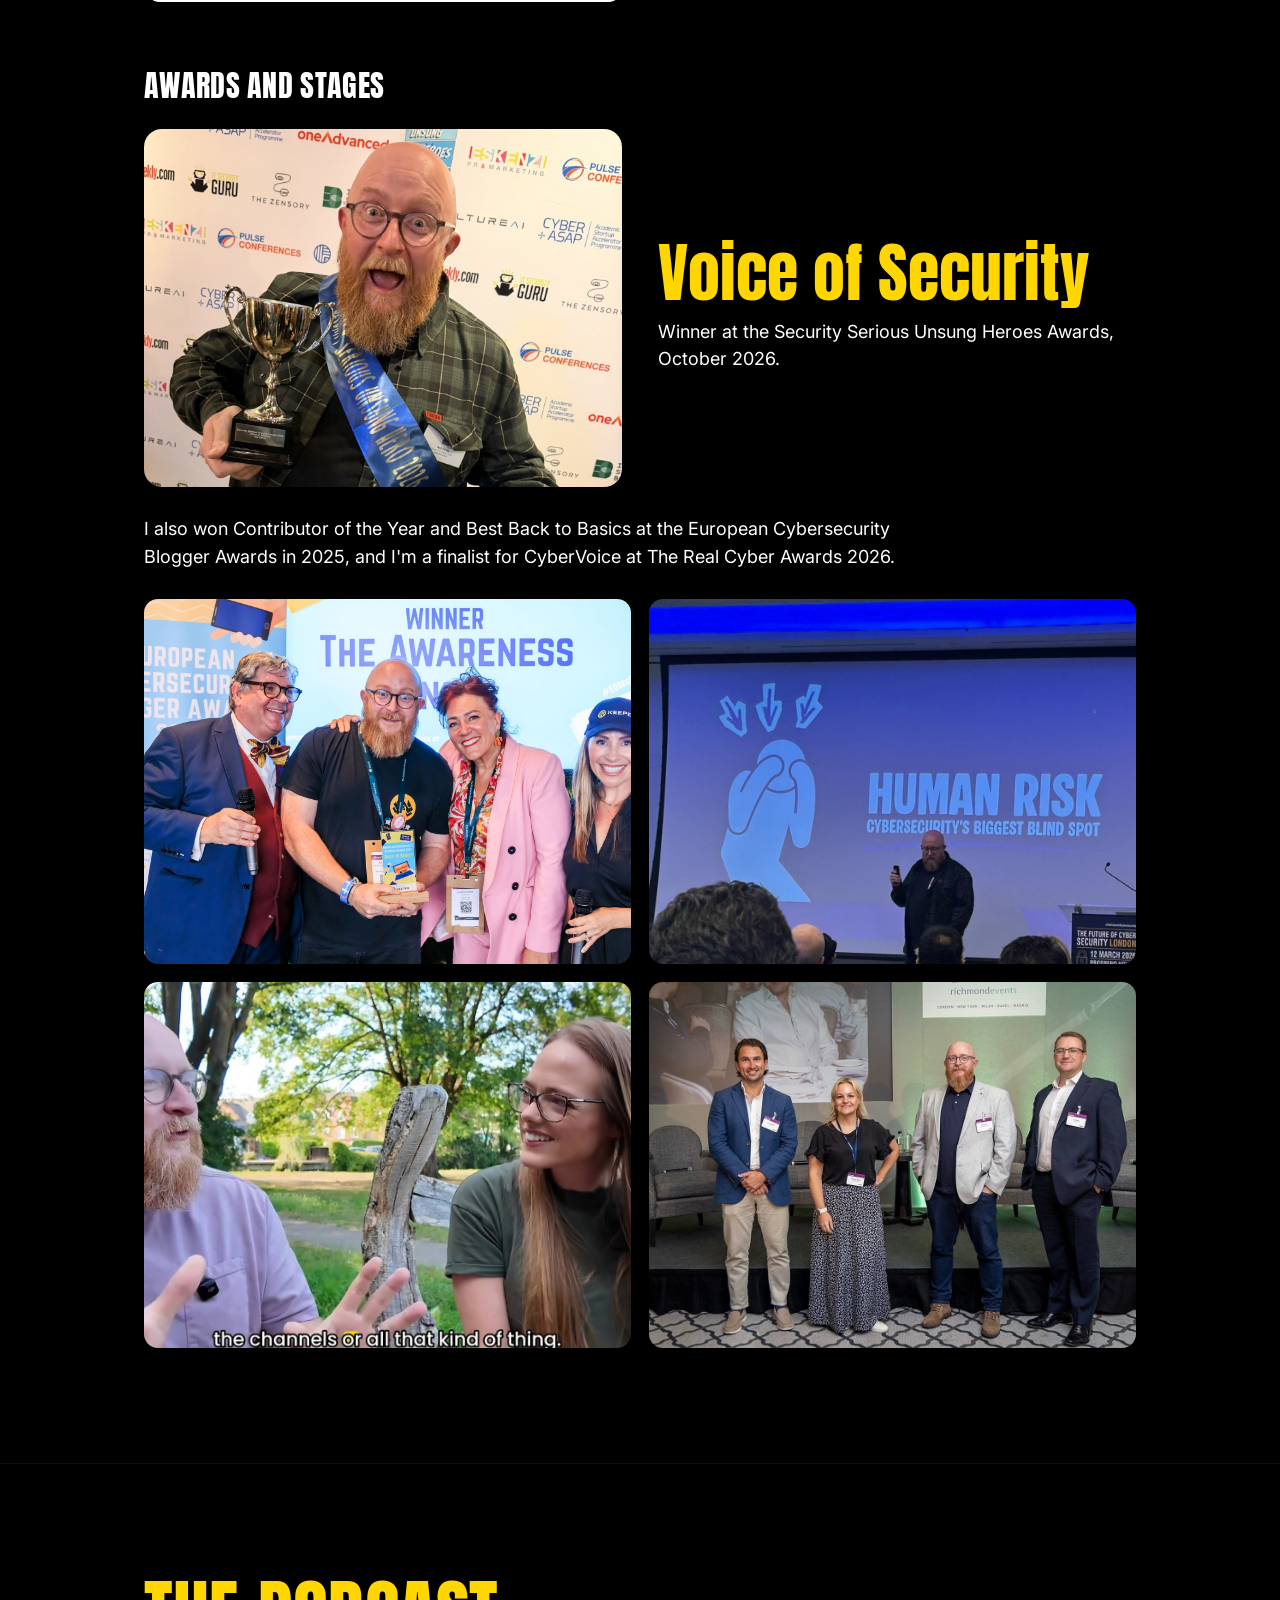
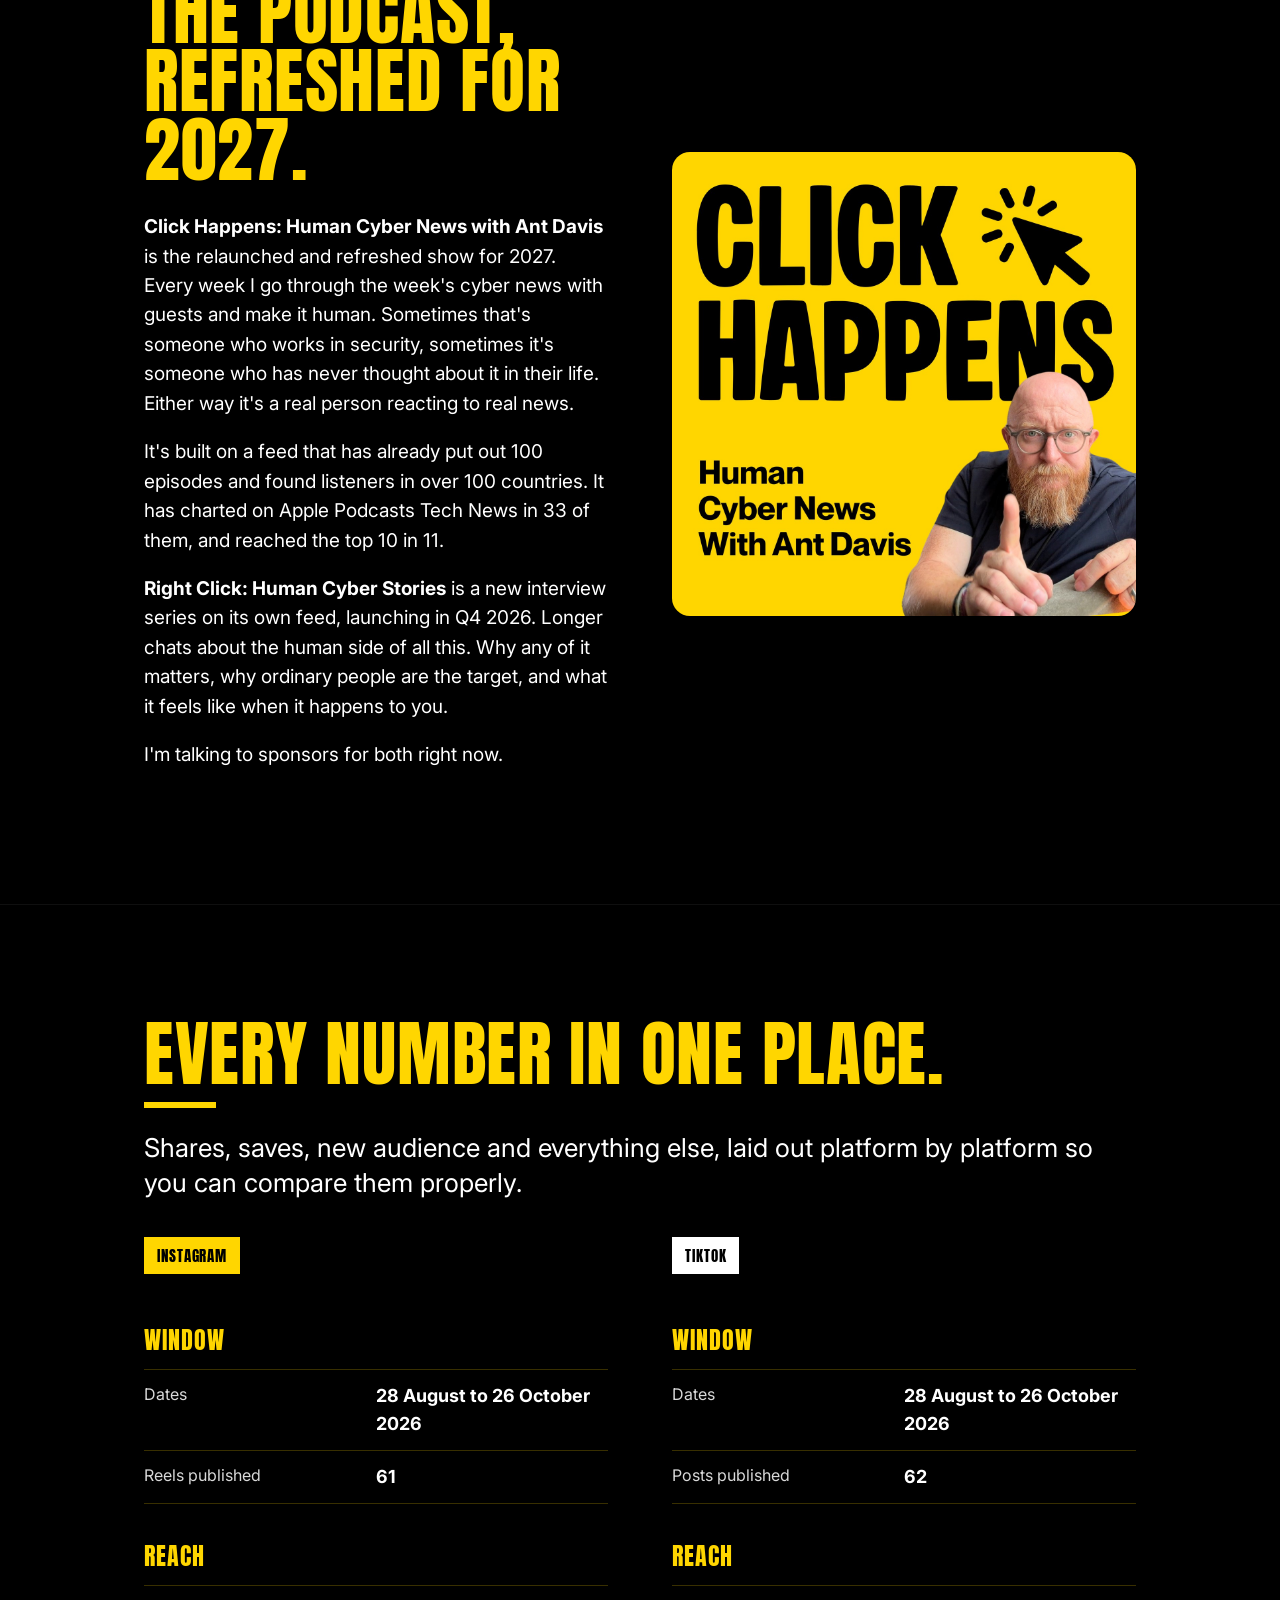
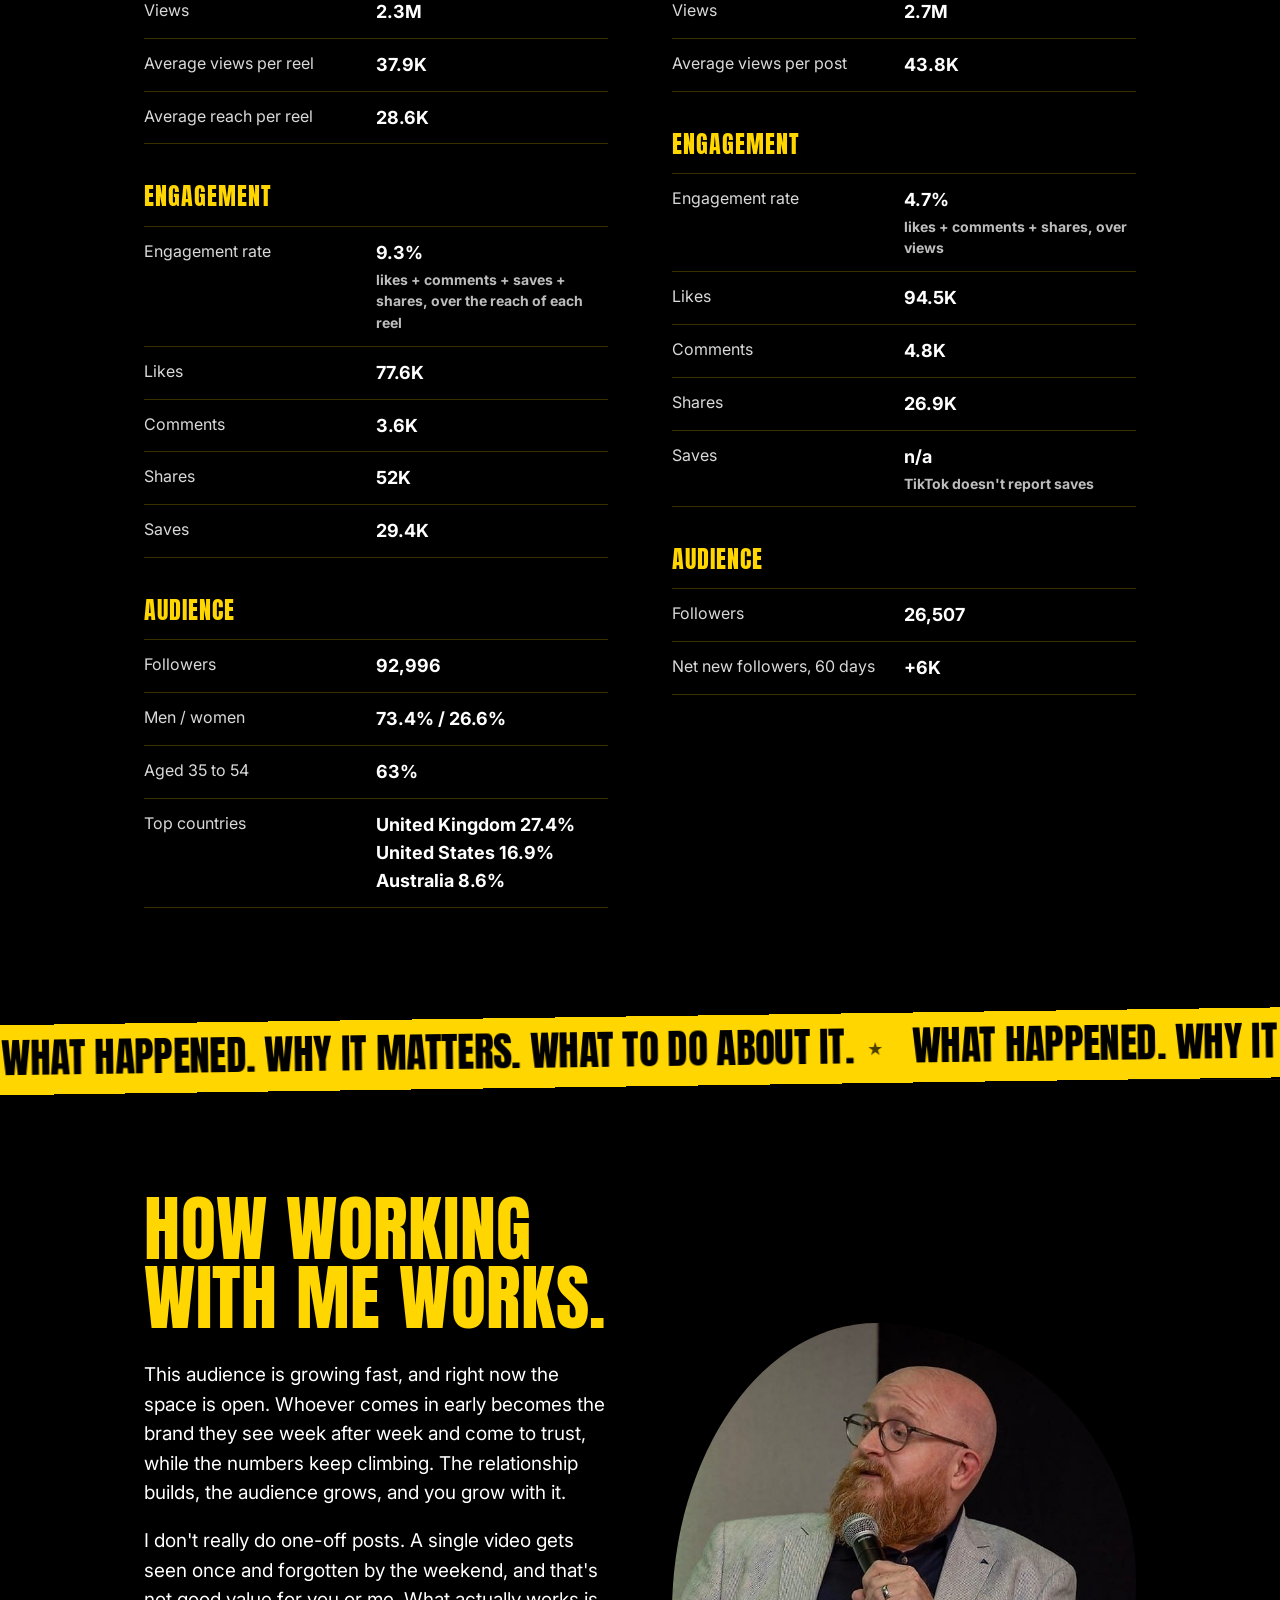
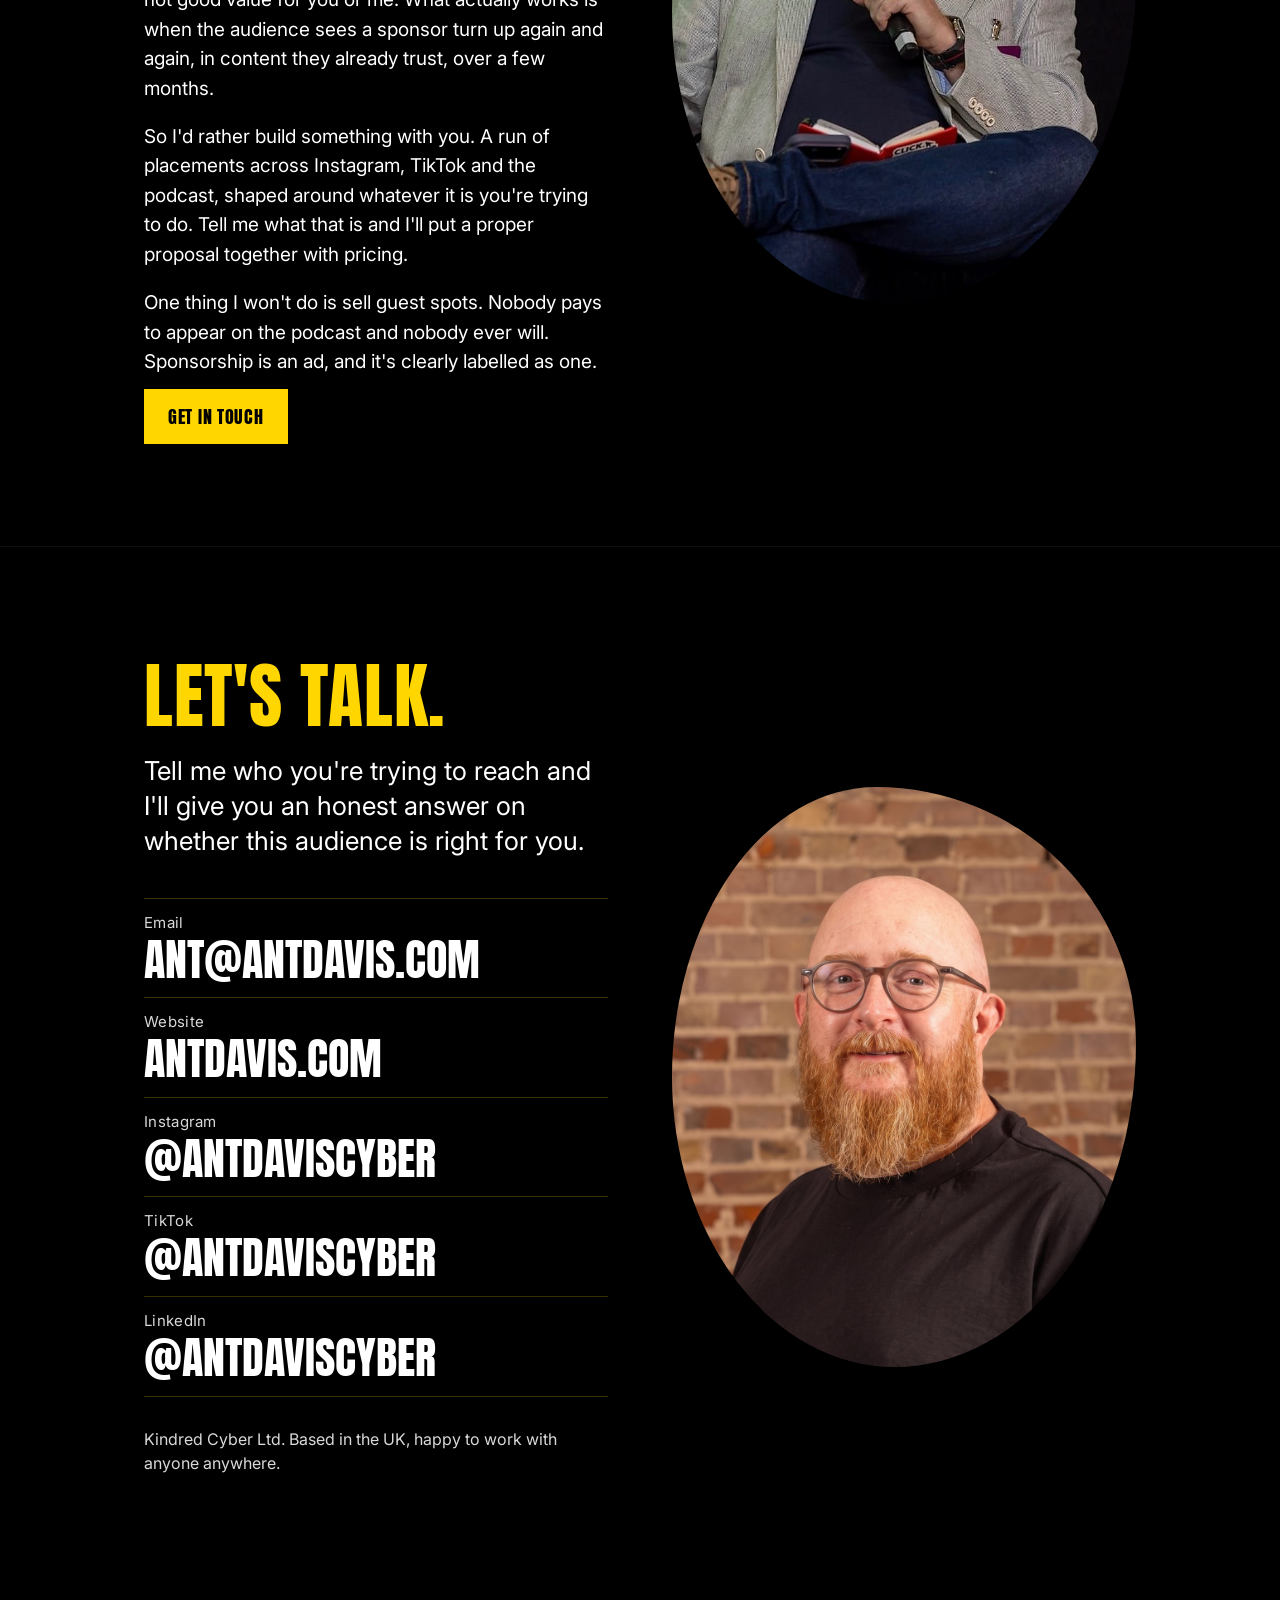
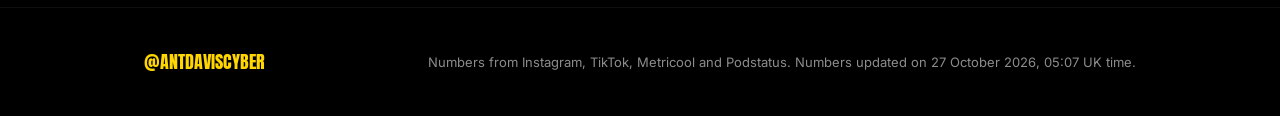
==== commit 383dfa79: "Update index.html" ====
--- a/index.html
+++ b/index.html
@@ -58,6 +58,9 @@
 .hero .strap{font-family:var(--display);text-transform:uppercase;font-size:clamp(20px,2.4vw,28px);color:var(--yellow);margin:22px 0 8px}
 .hero .sub{color:var(--muted);font-size:18px}
 .hero .actions{display:flex;gap:12px;flex-wrap:wrap;margin-top:34px}
+.hero .big{margin:26px 0 0}
+.hero .big b{display:block;font-family:var(--display);color:var(--yellow);font-size:clamp(64px,9vw,120px);line-height:.85;font-weight:400}
+.hero .big span{display:block;margin-top:10px;font-size:clamp(16px,1.8vw,20px);color:#e6e6e6;max-width:30ch}
 .btn{font-family:var(--display);text-transform:uppercase;letter-spacing:.04em;font-size:18px;padding:12px 22px;border:2px solid var(--yellow);color:var(--yellow);text-decoration:none;background:transparent;cursor:pointer;line-height:1}
 .btn.solid{background:var(--yellow);color:var(--black)}
 .btn:focus-visible,a:focus-visible,button:focus-visible{outline:3px solid var(--white);outline-offset:3px}
@@ -66,6 +69,14 @@
 .blob img{position:absolute;inset:3.5%;width:93%;height:93%;object-fit:cover;object-position:50% 50%;clip-path:url(#blobclip);transform:none}
 @keyframes morph{0%{d:path("M52,-58C66,-45,75,-24,74,-4C73,16,62,36,47,50C32,64,13,72,-5,70C-23,68,-45,56,-58,40C-71,24,-75,4,-70,-15C-65,-34,-51,-52,-34,-63C-17,-74,3,-78,21,-73C39,-68,38,-71,52,-58Z")}50%{d:path("M45,-62C58,-52,67,-33,70,-13C73,7,70,28,58,44C46,60,26,71,5,70C-16,69,-37,56,-53,40C-69,24,-80,5,-76,-13C-72,-31,-53,-48,-35,-58C-17,-68,0,-71,17,-70C34,-69,32,-72,45,-62Z")}100%{d:path("M52,-58C66,-45,75,-24,74,-4C73,16,62,36,47,50C32,64,13,72,-5,70C-23,68,-45,56,-58,40C-71,24,-75,4,-70,-15C-65,-34,-51,-52,-34,-63C-17,-74,3,-78,21,-73C39,-68,38,-71,52,-58Z")}}
 .blob path{fill:var(--yellow);animation:morph 14s ease-in-out infinite}
+
+/* combined views */
+.combo{margin-top:40px;display:grid;grid-template-columns:auto 1fr;gap:28px;align-items:end;padding:28px 0;border-top:1px solid var(--line);border-bottom:1px solid var(--line)}
+.combo b{font-family:var(--display);color:var(--yellow);font-size:clamp(72px,10vw,140px);line-height:.85;font-weight:400}
+.combo span{font-size:clamp(16px,1.8vw,20px);color:#e6e6e6;max-width:34ch;padding-bottom:10px}
+.combo span em{display:block;font-style:normal;color:#9a9a9a;font-size:15px;margin-top:6px}
+@media (max-width:820px){.combo{grid-template-columns:1fr;gap:10px}}
+@media print{.hero .big b,.combo b{color:#000}.hero .big span,.combo span,.combo span em{color:#000}.combo{border-color:#ddd}}
 
 
 /* sticky nav */
@@ -419,6 +430,7 @@
       <h1>Ant <span>Davis</span></h1>
       <div class="strap">Making cyber security make sense</div>
       <p class="sub">Everything you need to know before we work together.</p>
+      <div class="big rv" id="hero-views" hidden><b data-count data-fmt="m"></b><span>views across Instagram and TikTok in the last 60 days</span></div>
       <div class="stamp"><span class="dot"></span><div><small>Numbers last updated</small><b data-key="updated_label"></b><em class="ago"></em></div></div>
       <div class="actions">
         <a class="btn solid" href="#talk">Get in touch</a>
@@ -498,6 +510,8 @@
     <h2 class="rv">The numbers, without the spin.</h2>
     <p class="lede rv" style="margin-top:22px;max-width:64ch">All of this comes from the last 60 days, <span data-key="period"></span>. It updates itself, so what you see is what you get. Every figure counts the reels and videos I published in that window.</p>
     <div class="stamp wide rv"><span class="dot"></span><div><small>Numbers last updated</small><b data-key="updated_label"></b><em class="ago"></em><em>Pulled straight from Instagram and TikTok through Metricool, refreshed automatically every few hours. Nothing here is typed in by hand.</em></div></div>
+
+    <div class="combo rv" id="combo" hidden><b data-count data-fmt="m"></b><span>views across Instagram and TikTok in the last 60 days.<em id="combo-split"></em></span></div>
 
     <div class="pgrid rv">
       <div class="ph-row head"><div></div><div class="plat ig">Instagram</div><div class="plat tt">TikTok</div></div>
@@ -756,6 +770,18 @@
       document.getElementById('fol-ig').textContent=ig.toLocaleString('en-GB');
       document.getElementById('fol-tt').textContent=tt.toLocaleString('en-GB');
       box.hidden=false;
+    })();
+
+    // combined views across both platforms, added up here so it tracks the refresh
+    (function(){
+      const igv=d.instagram&&d.instagram.reel_views, ttv=d.tiktok&&d.tiktok.views; if(!igv||!ttv) return;
+      const total=igv+ttv;
+      ['hero-views','combo'].forEach(id=>{
+        const box=document.getElementById(id); if(!box) return;
+        const b=box.querySelector('b'); b.dataset.target=total; b.textContent=fmt(total,'m'); box.hidden=false;
+      });
+      const s=document.getElementById('combo-split');
+      if(s) s.textContent=total.toLocaleString('en-GB')+' views. '+fmt(igv,'m')+' on Instagram, '+fmt(ttv,'m')+' on TikTok.';
     })();
 
     // growth chart, built from d.growth.points so it extends each month
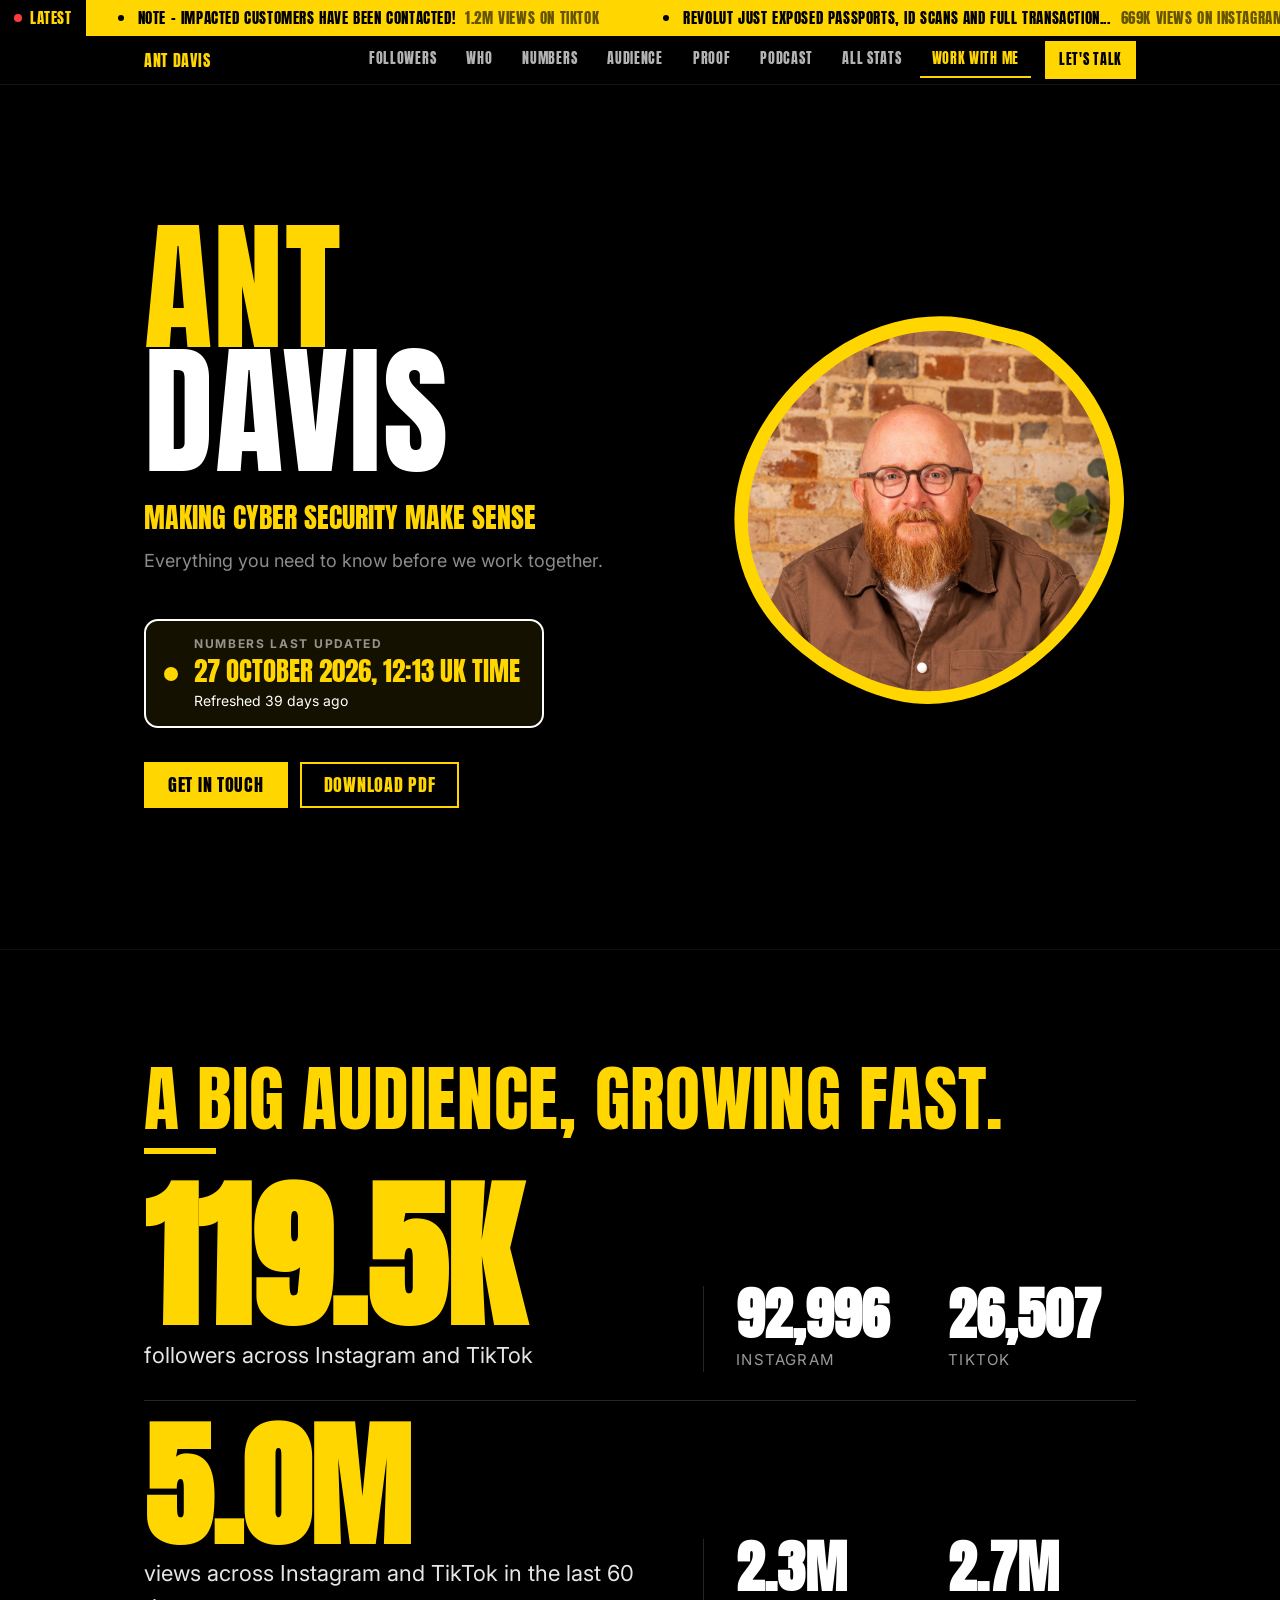
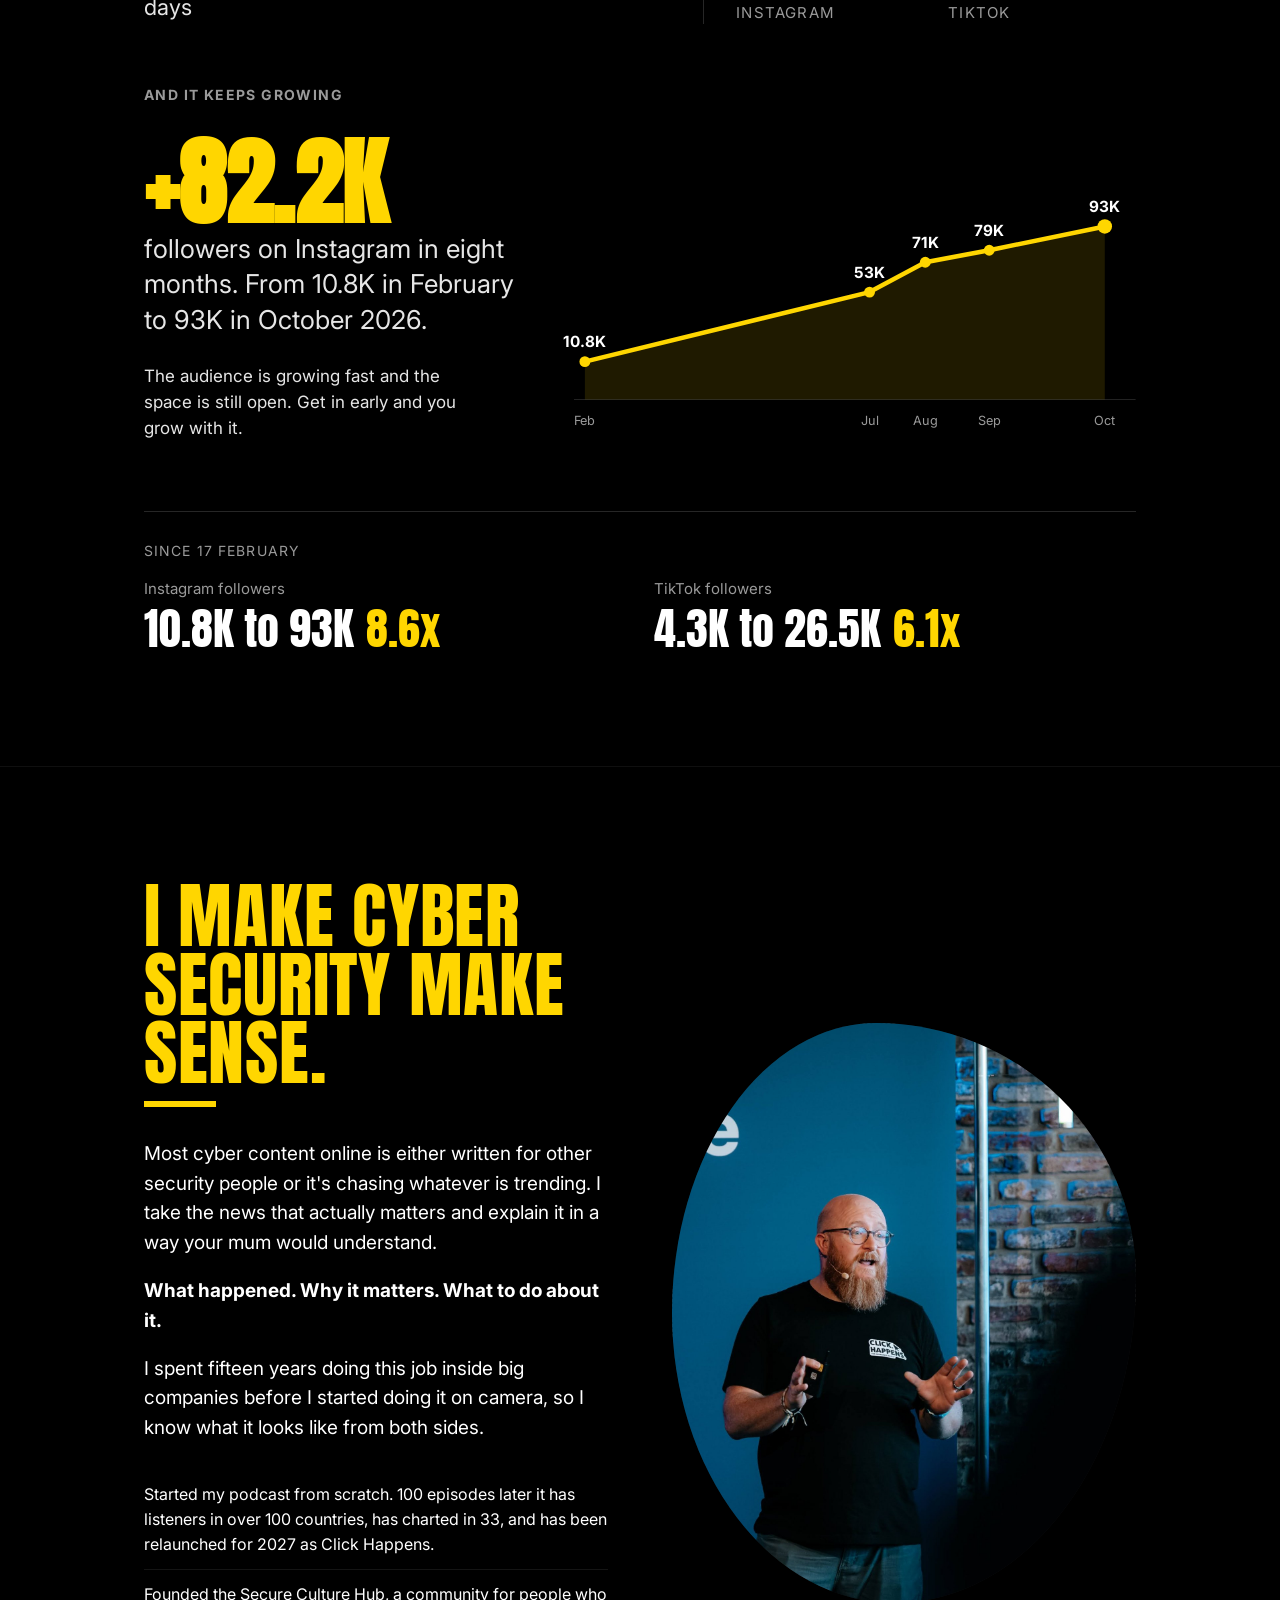
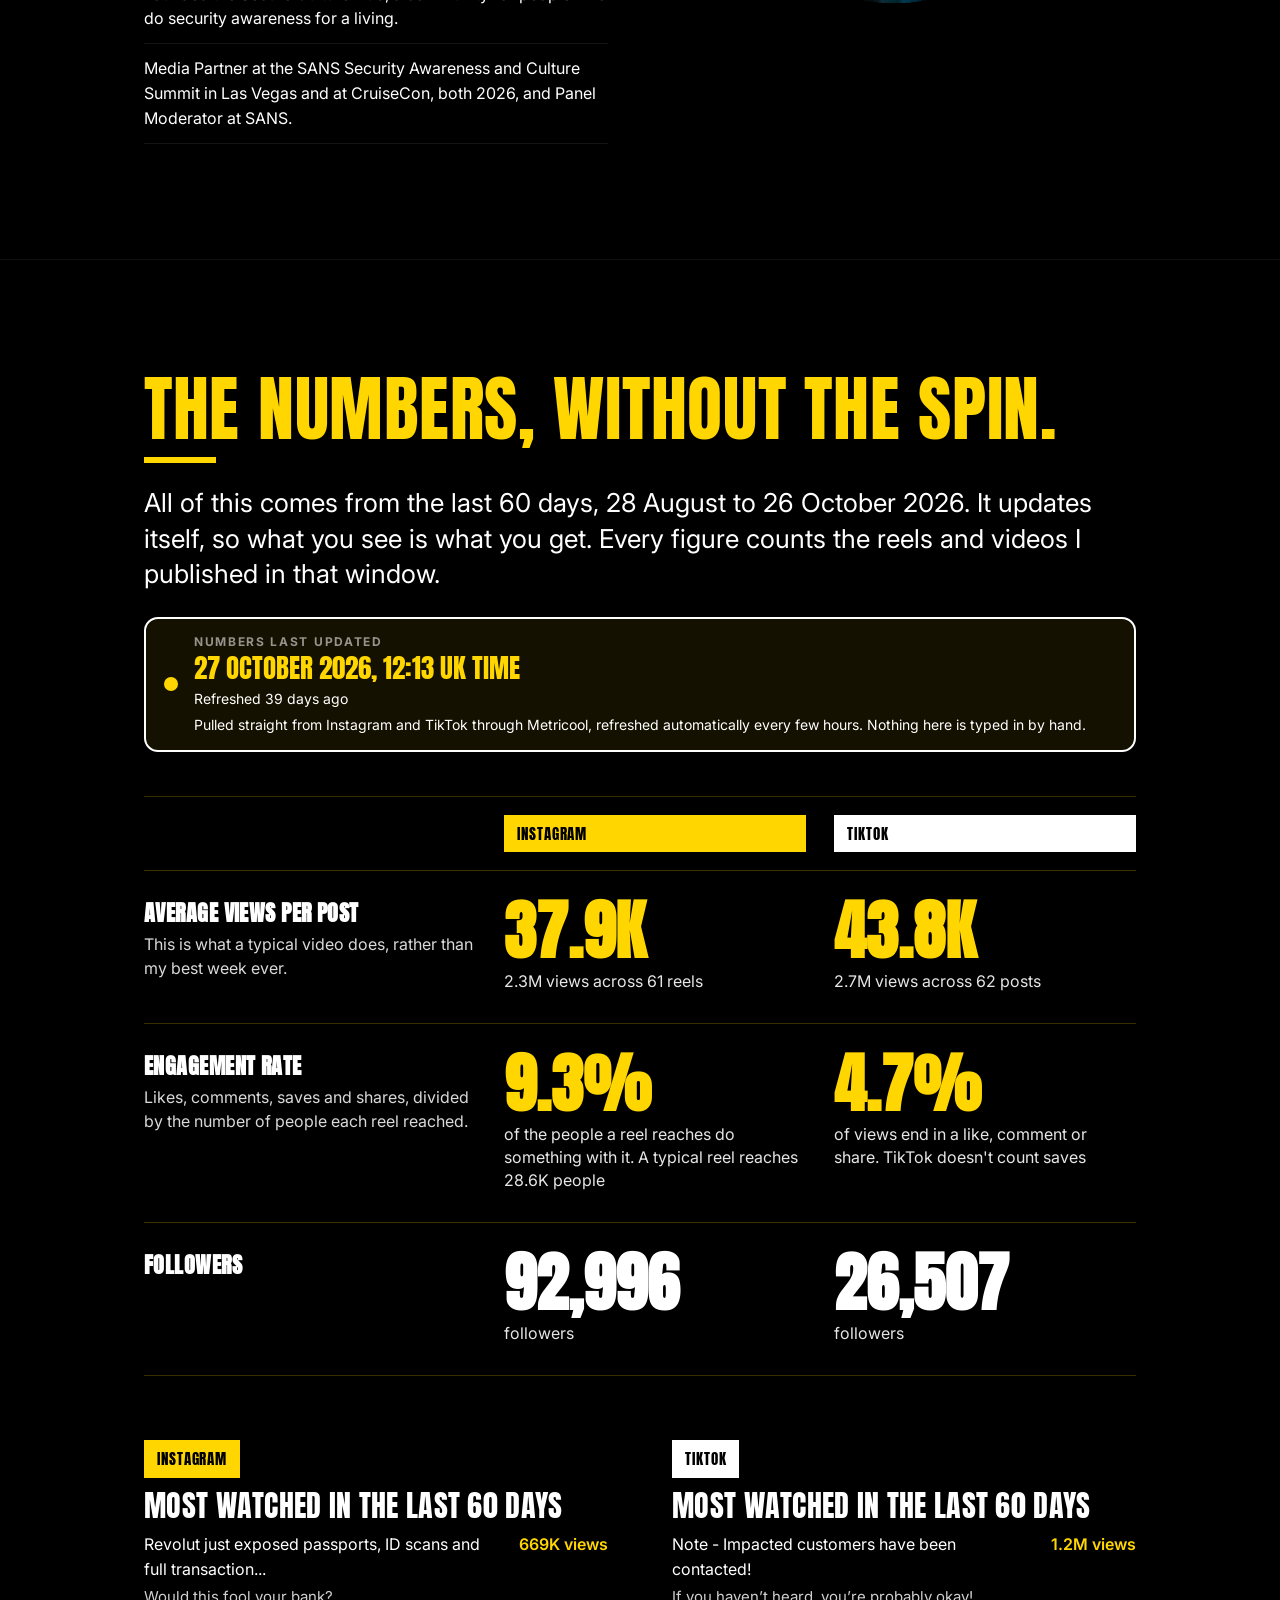
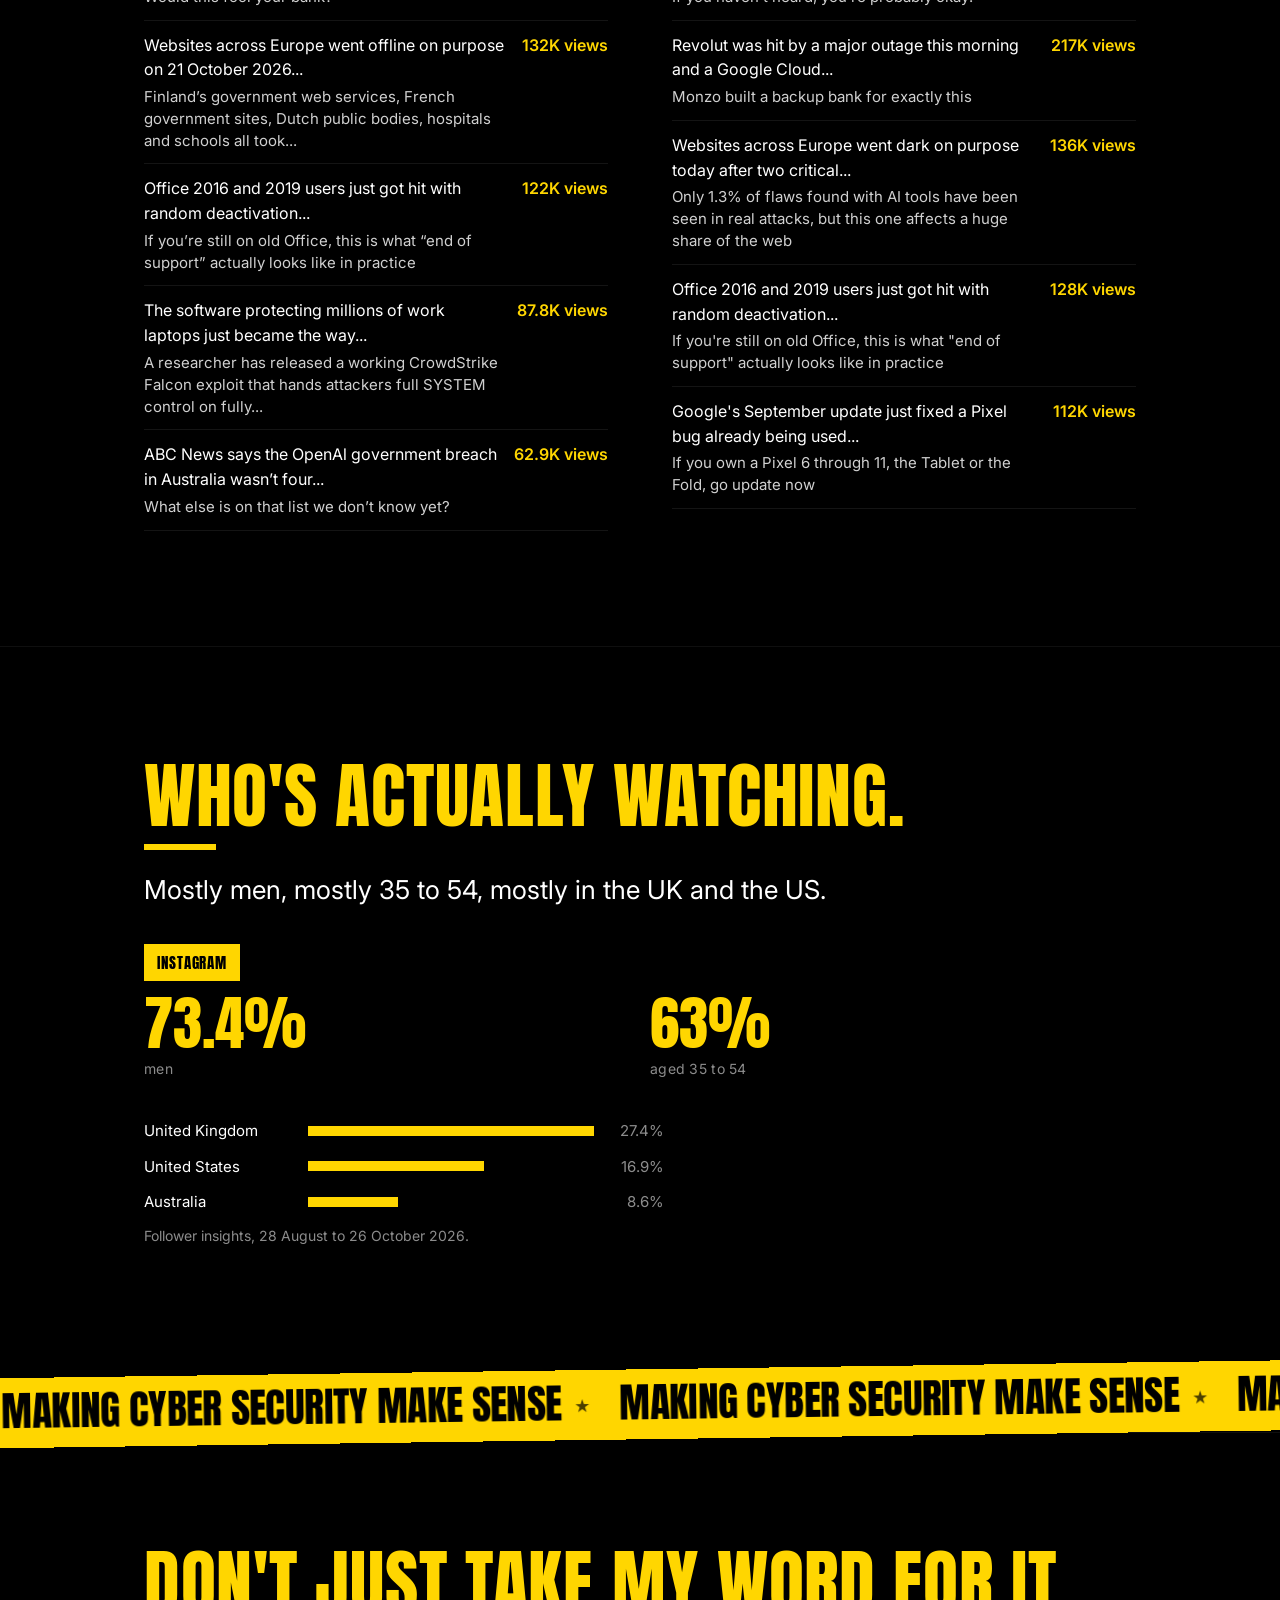
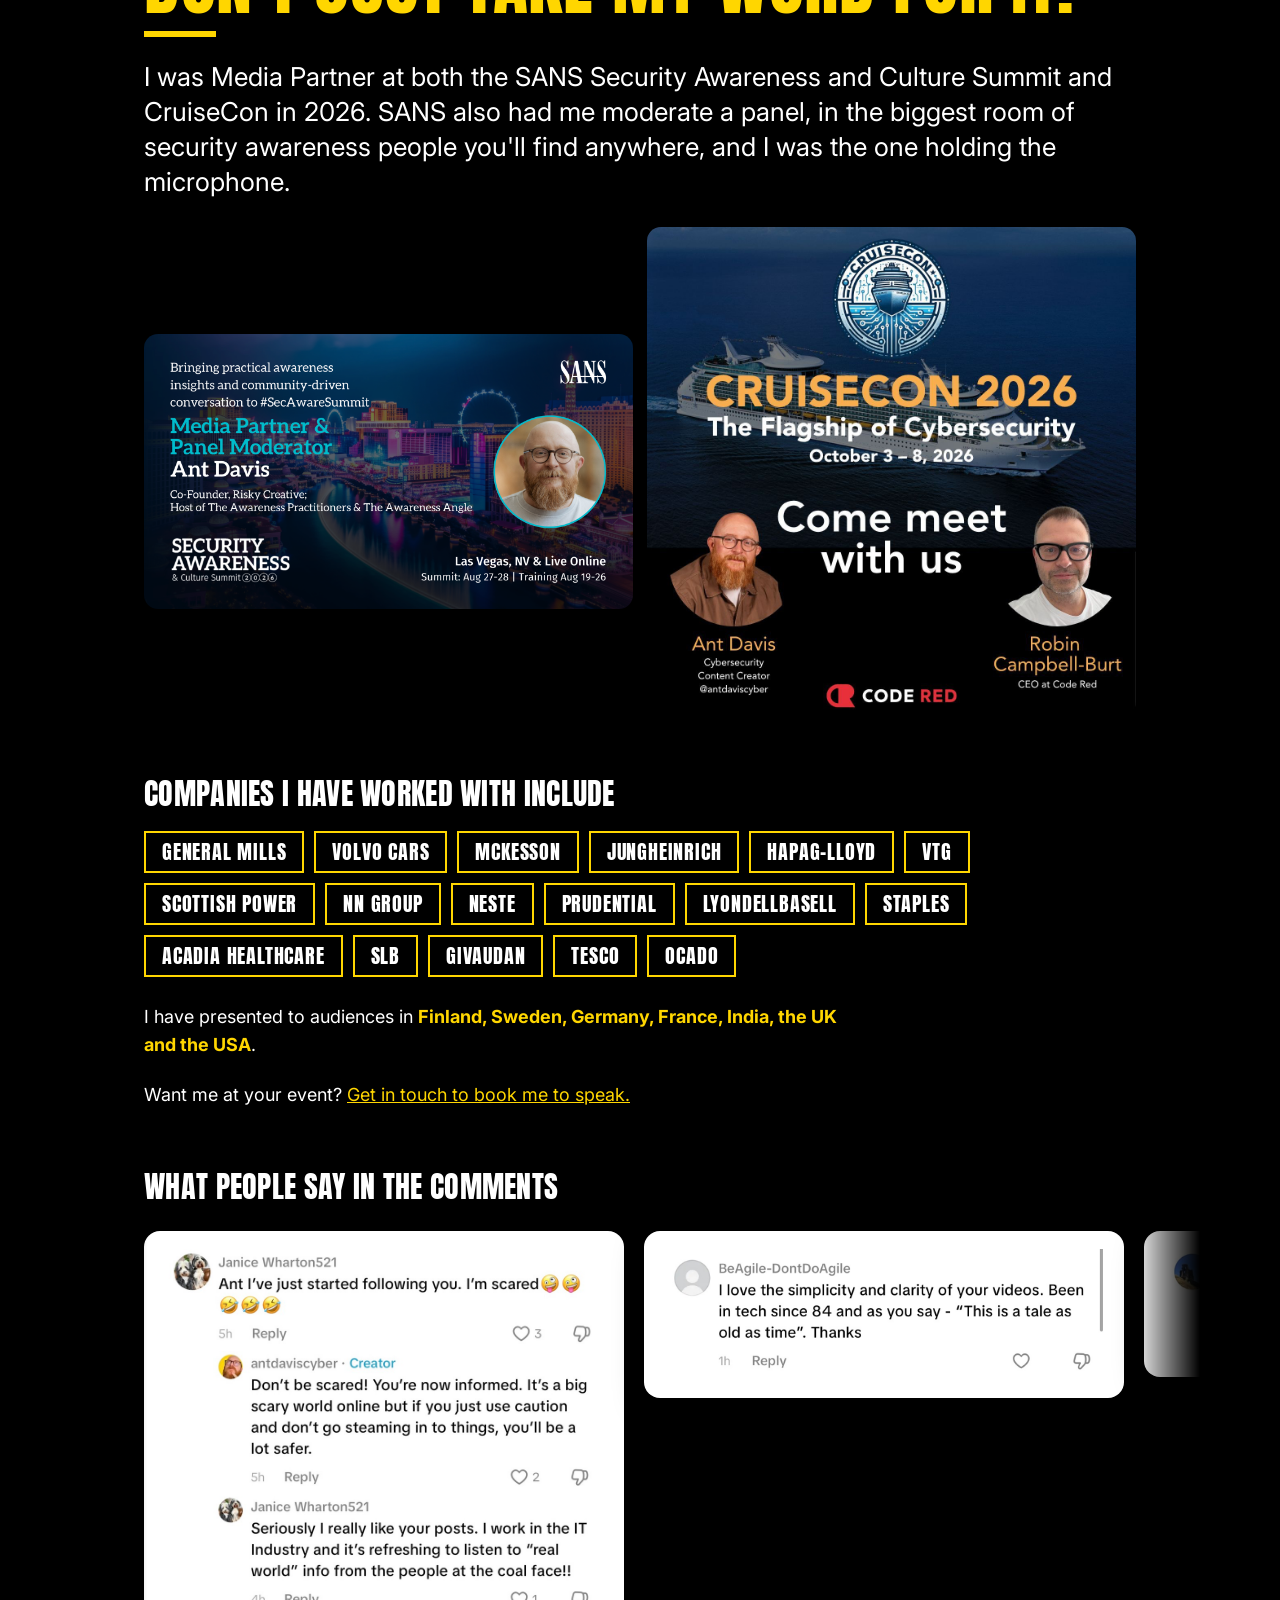
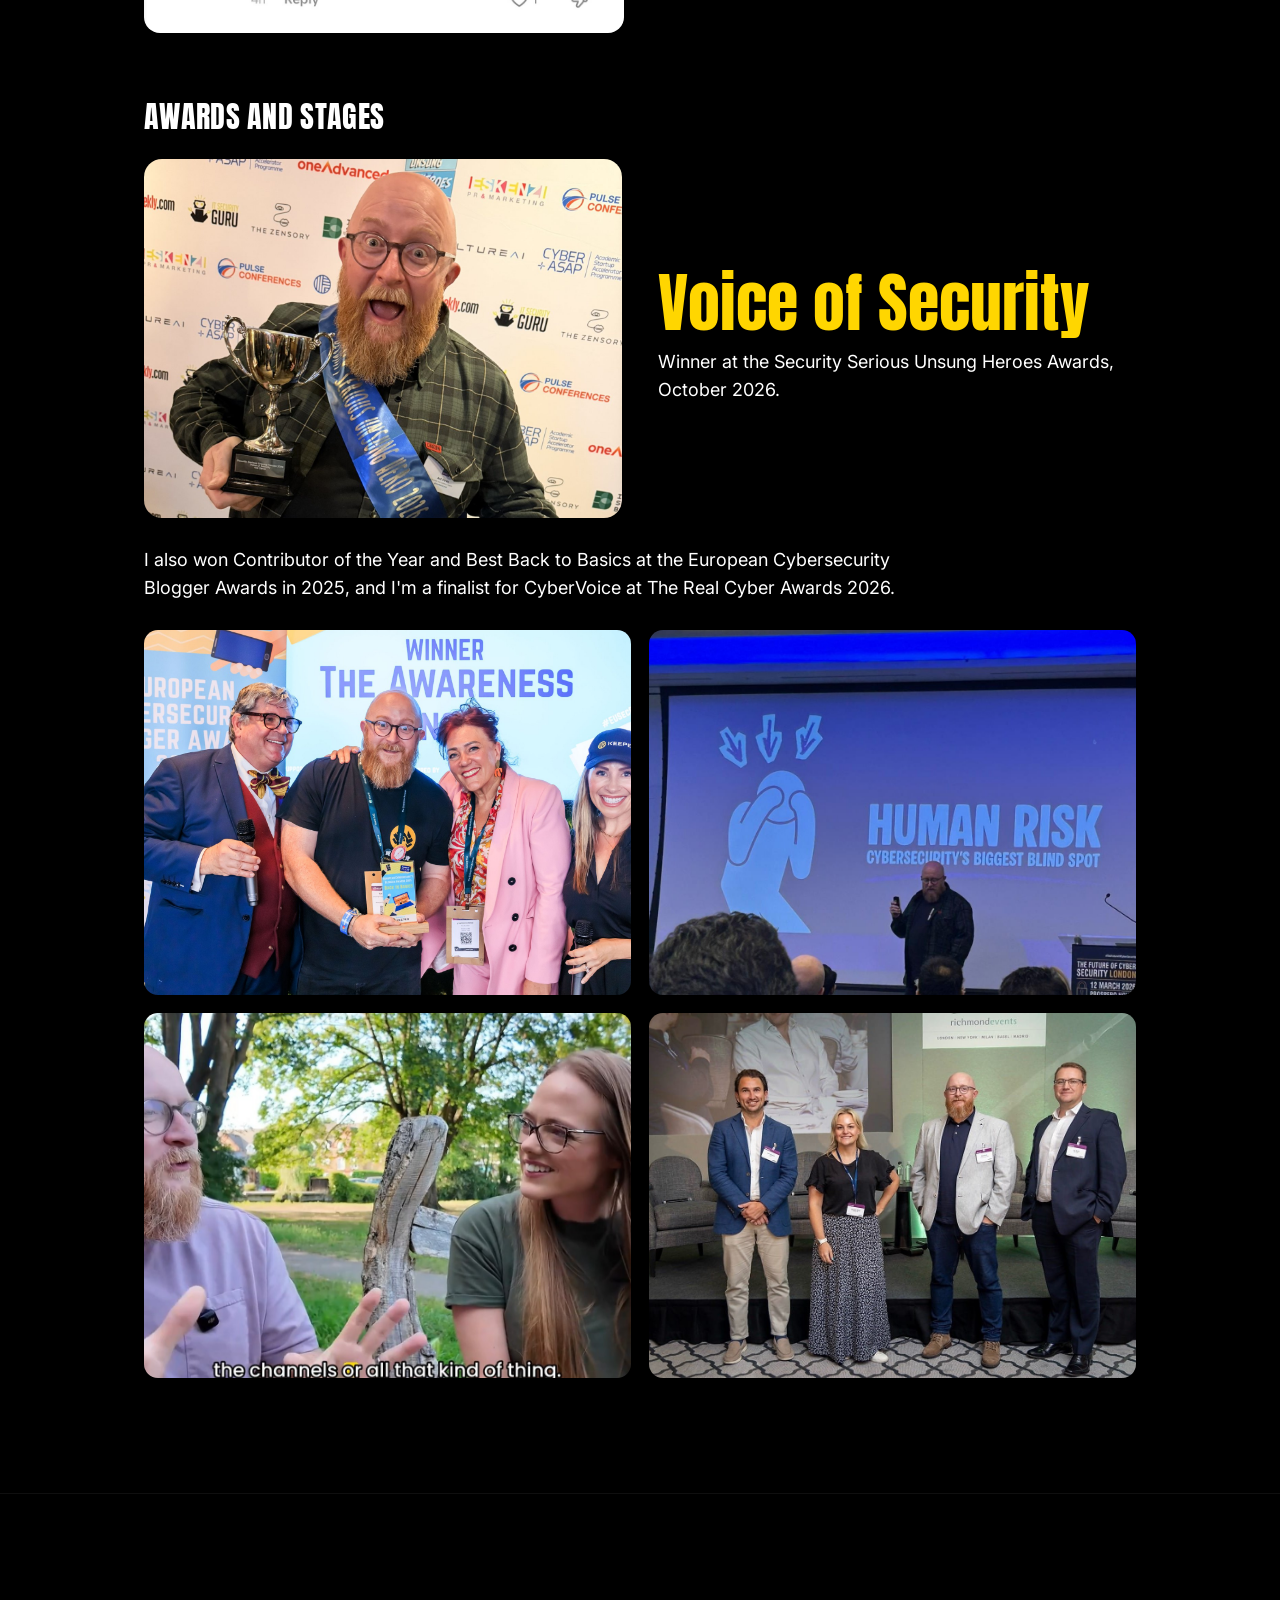
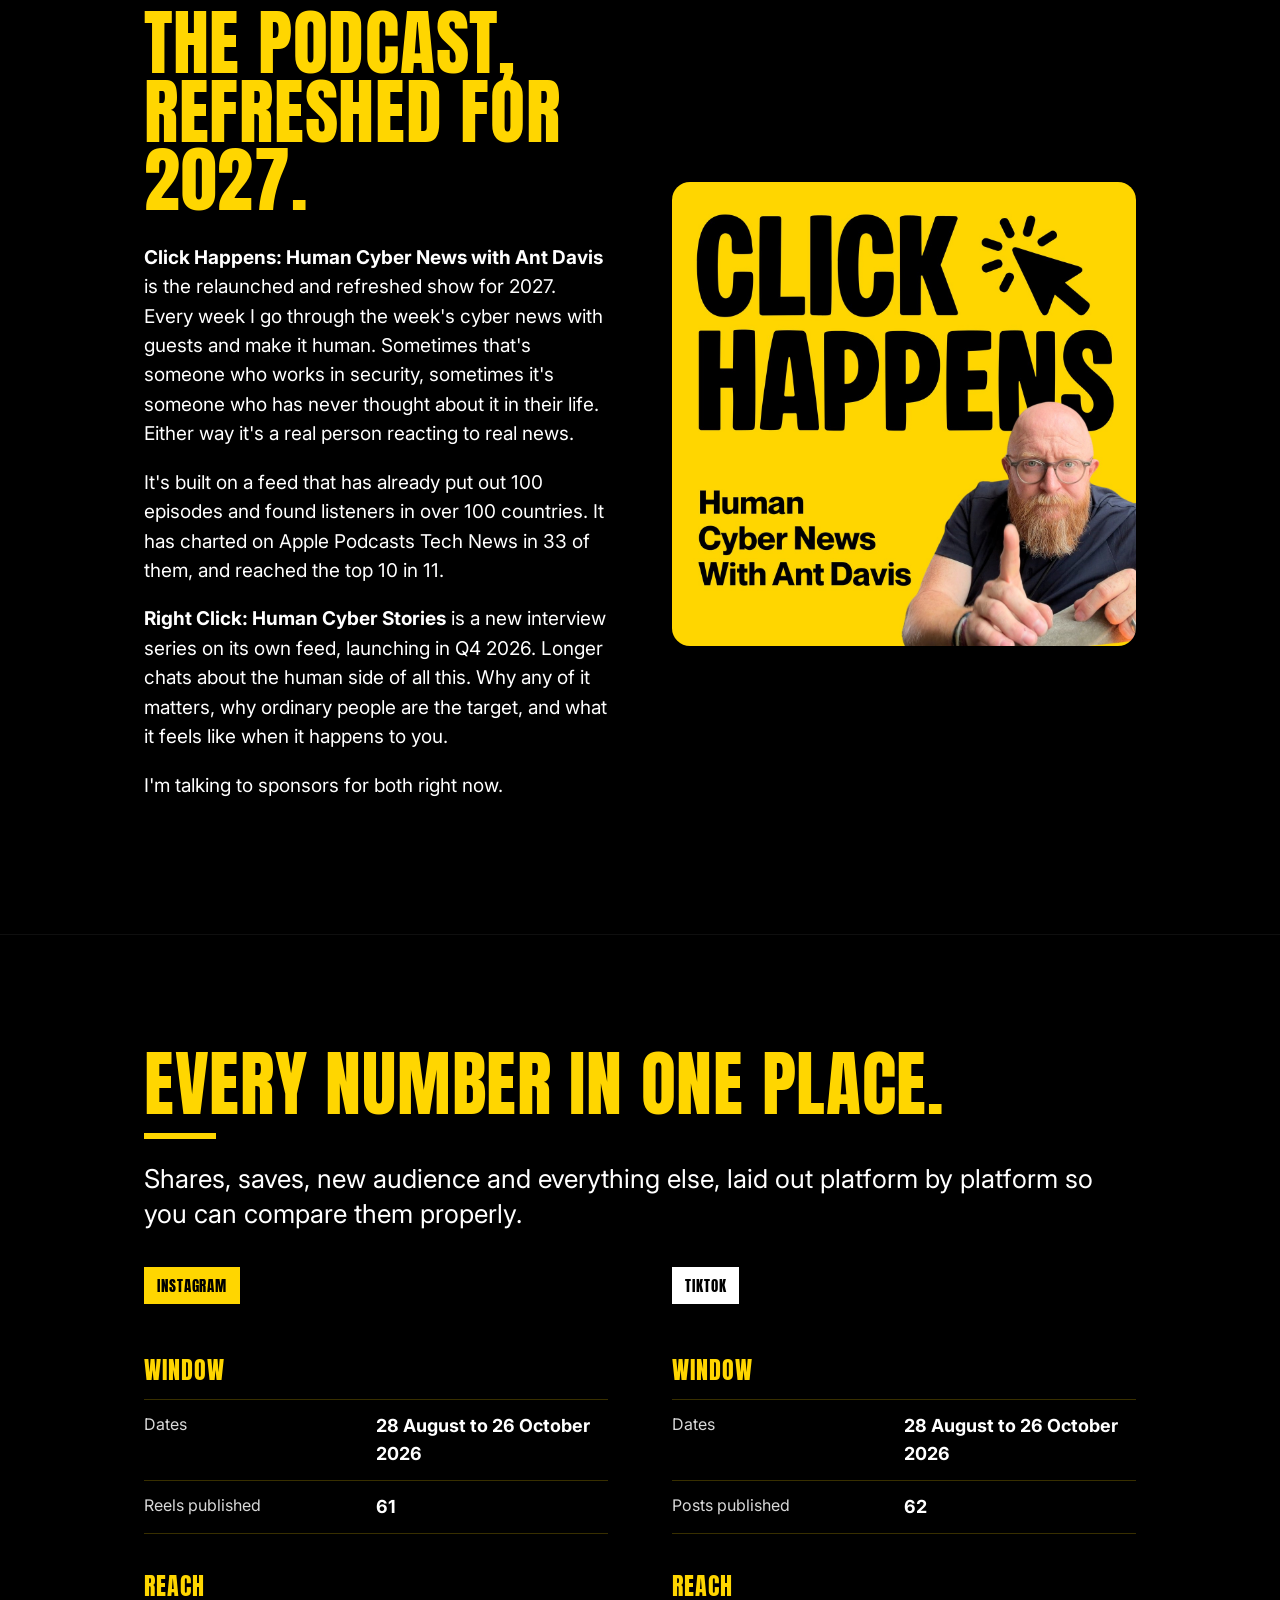
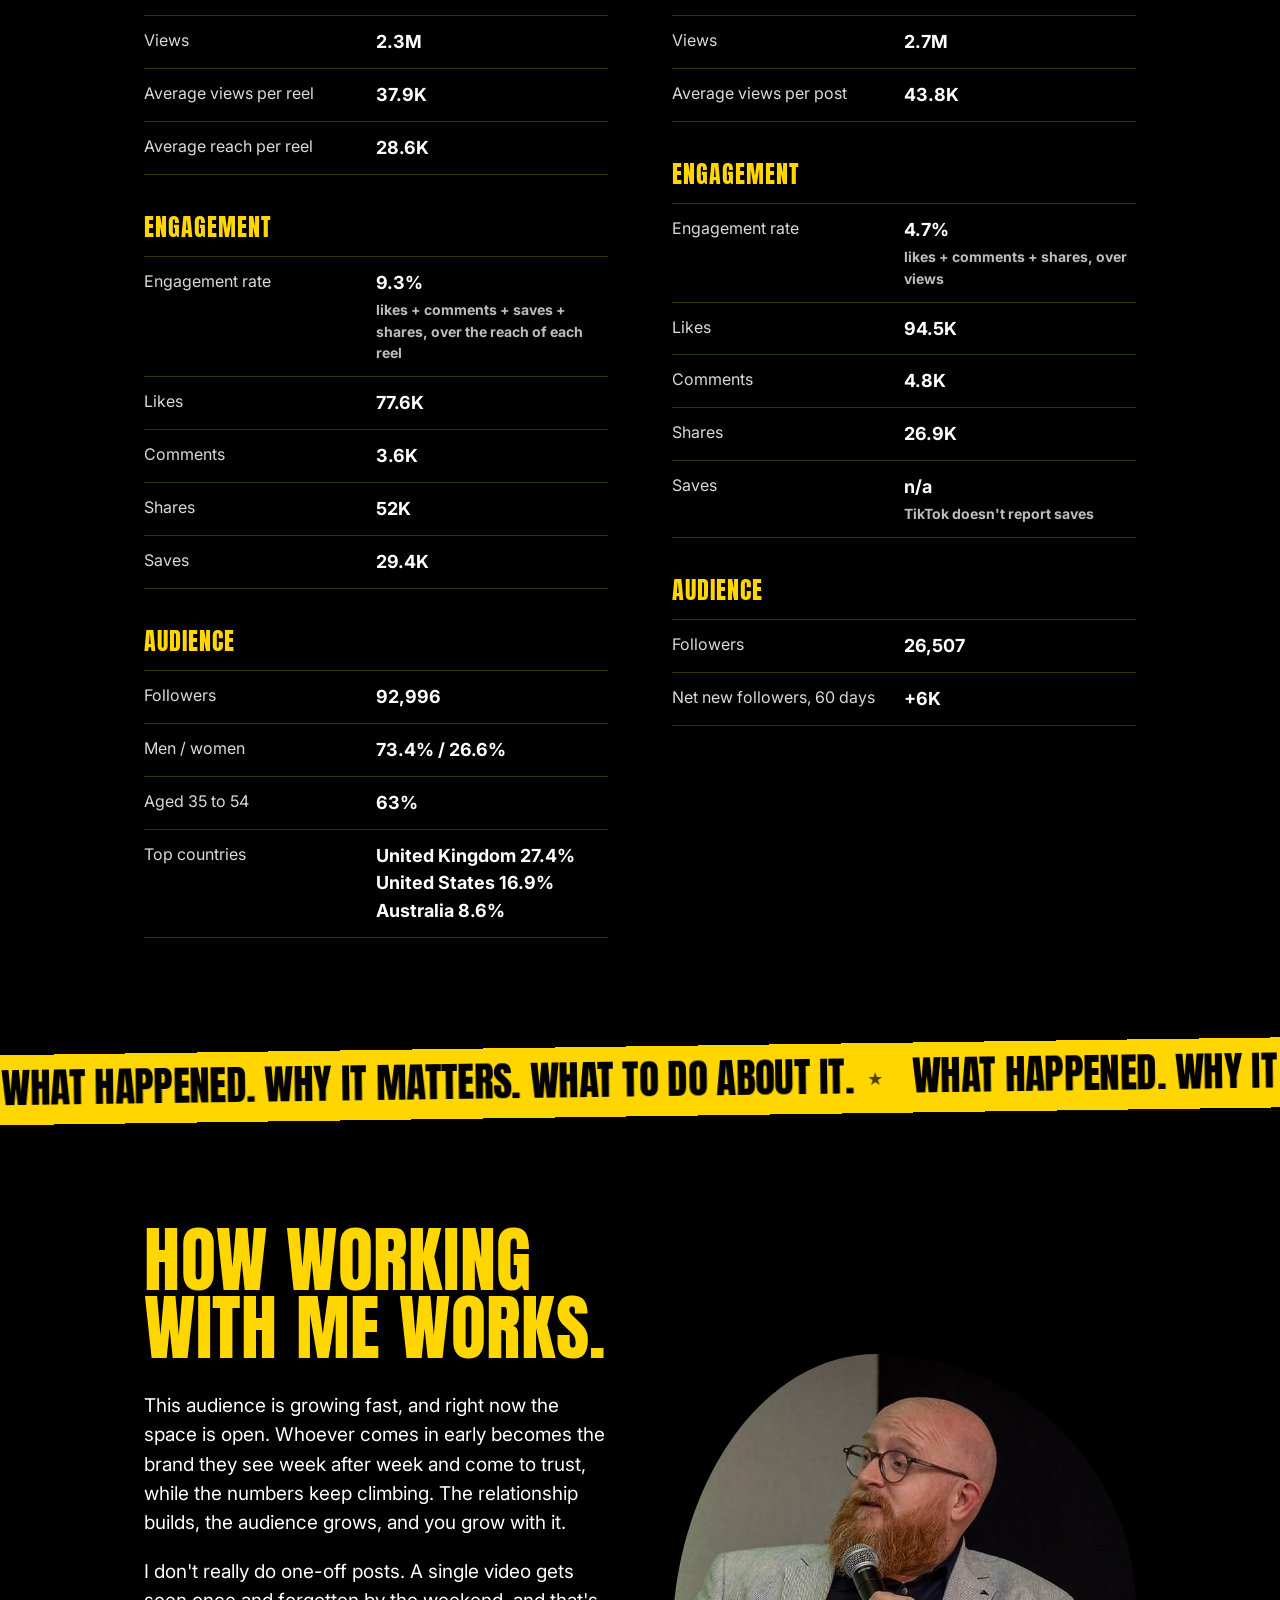
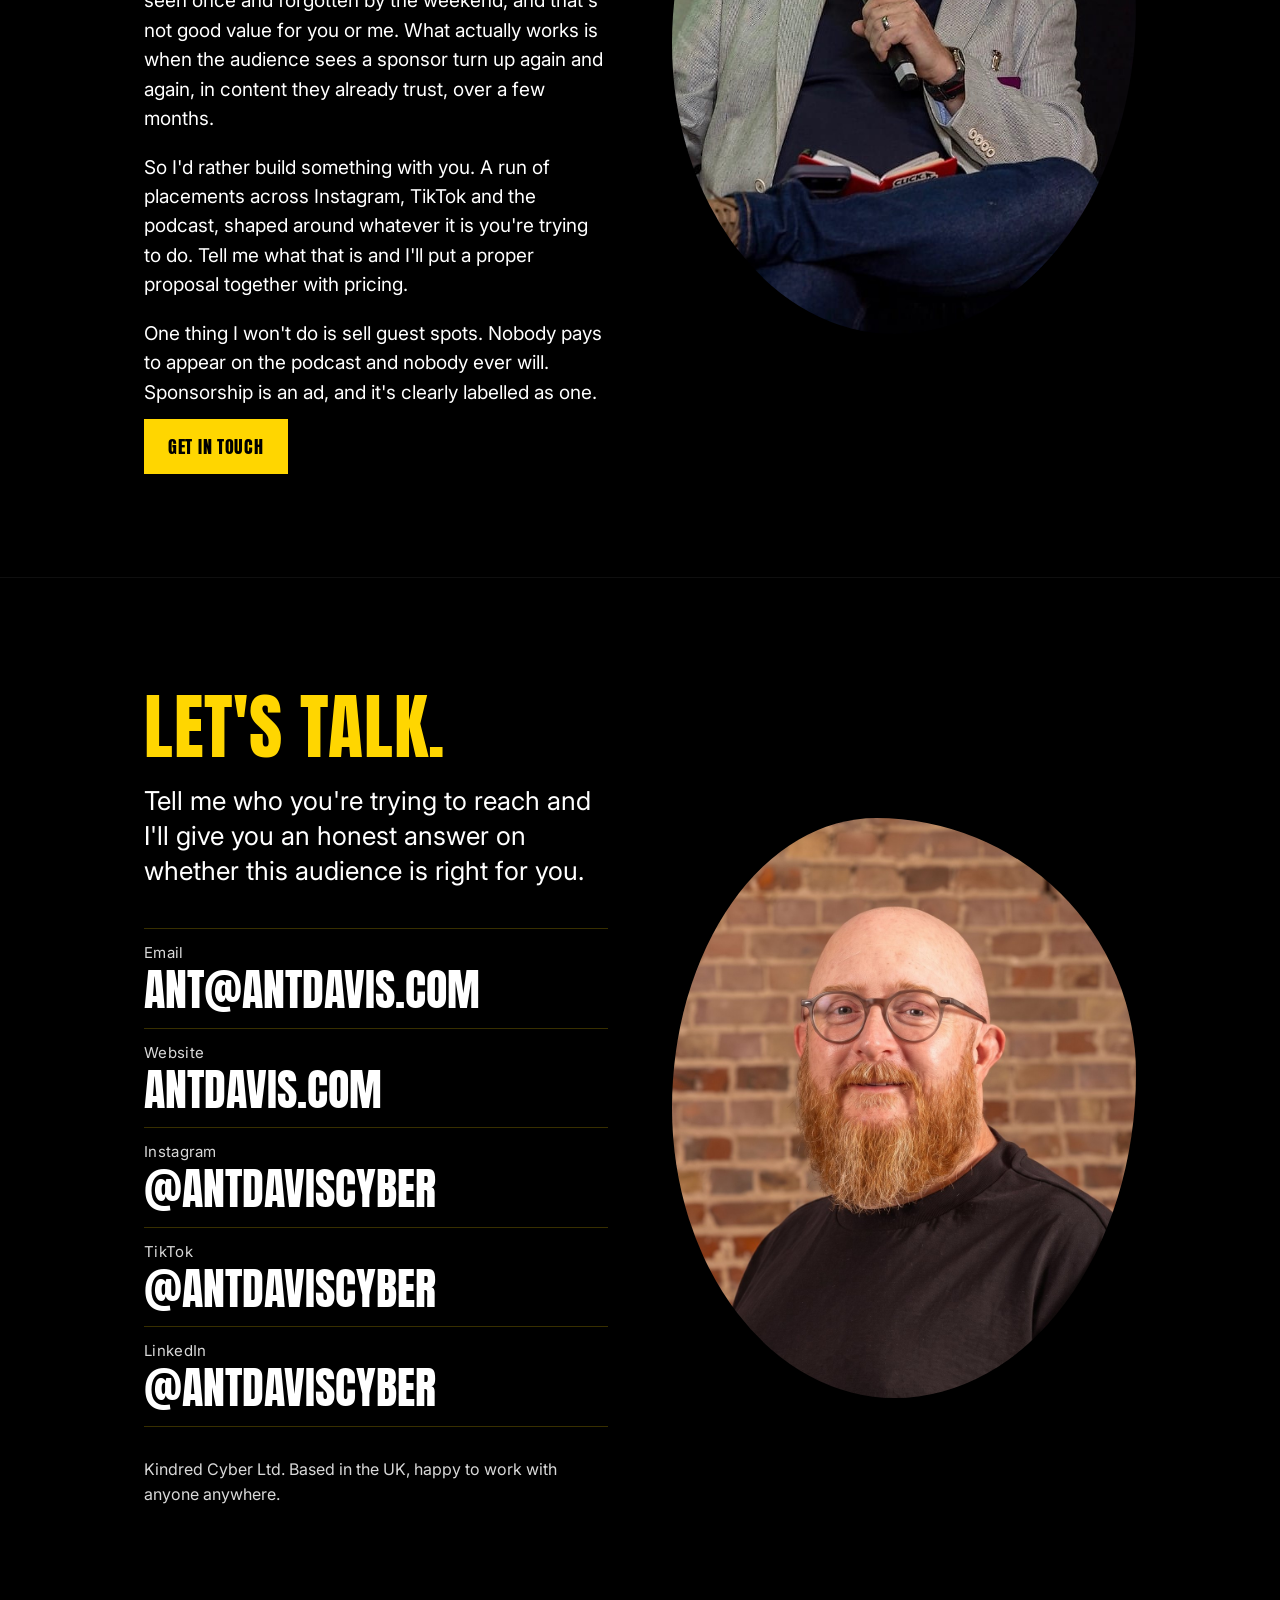
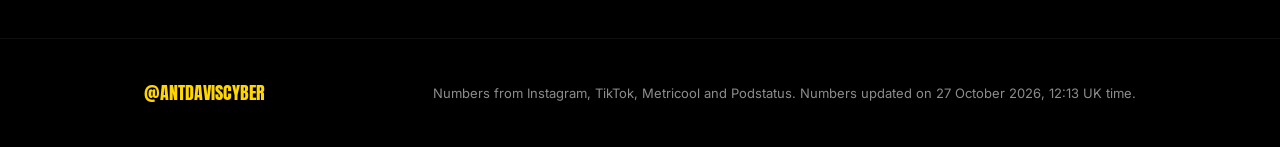
==== commit 67014d97: "Update index.html" ====
--- a/index.html
+++ b/index.html
@@ -58,9 +58,6 @@
 .hero .strap{font-family:var(--display);text-transform:uppercase;font-size:clamp(20px,2.4vw,28px);color:var(--yellow);margin:22px 0 8px}
 .hero .sub{color:var(--muted);font-size:18px}
 .hero .actions{display:flex;gap:12px;flex-wrap:wrap;margin-top:34px}
-.hero .big{margin:26px 0 0}
-.hero .big b{display:block;font-family:var(--display);color:var(--yellow);font-size:clamp(64px,9vw,120px);line-height:.85;font-weight:400}
-.hero .big span{display:block;margin-top:10px;font-size:clamp(16px,1.8vw,20px);color:#e6e6e6;max-width:30ch}
 .btn{font-family:var(--display);text-transform:uppercase;letter-spacing:.04em;font-size:18px;padding:12px 22px;border:2px solid var(--yellow);color:var(--yellow);text-decoration:none;background:transparent;cursor:pointer;line-height:1}
 .btn.solid{background:var(--yellow);color:var(--black)}
 .btn:focus-visible,a:focus-visible,button:focus-visible{outline:3px solid var(--white);outline-offset:3px}
@@ -69,14 +66,6 @@
 .blob img{position:absolute;inset:3.5%;width:93%;height:93%;object-fit:cover;object-position:50% 50%;clip-path:url(#blobclip);transform:none}
 @keyframes morph{0%{d:path("M52,-58C66,-45,75,-24,74,-4C73,16,62,36,47,50C32,64,13,72,-5,70C-23,68,-45,56,-58,40C-71,24,-75,4,-70,-15C-65,-34,-51,-52,-34,-63C-17,-74,3,-78,21,-73C39,-68,38,-71,52,-58Z")}50%{d:path("M45,-62C58,-52,67,-33,70,-13C73,7,70,28,58,44C46,60,26,71,5,70C-16,69,-37,56,-53,40C-69,24,-80,5,-76,-13C-72,-31,-53,-48,-35,-58C-17,-68,0,-71,17,-70C34,-69,32,-72,45,-62Z")}100%{d:path("M52,-58C66,-45,75,-24,74,-4C73,16,62,36,47,50C32,64,13,72,-5,70C-23,68,-45,56,-58,40C-71,24,-75,4,-70,-15C-65,-34,-51,-52,-34,-63C-17,-74,3,-78,21,-73C39,-68,38,-71,52,-58Z")}}
 .blob path{fill:var(--yellow);animation:morph 14s ease-in-out infinite}
-
-/* combined views */
-.combo{margin-top:40px;display:grid;grid-template-columns:auto 1fr;gap:28px;align-items:end;padding:28px 0;border-top:1px solid var(--line);border-bottom:1px solid var(--line)}
-.combo b{font-family:var(--display);color:var(--yellow);font-size:clamp(72px,10vw,140px);line-height:.85;font-weight:400}
-.combo span{font-size:clamp(16px,1.8vw,20px);color:#e6e6e6;max-width:34ch;padding-bottom:10px}
-.combo span em{display:block;font-style:normal;color:#9a9a9a;font-size:15px;margin-top:6px}
-@media (max-width:820px){.combo{grid-template-columns:1fr;gap:10px}}
-@media print{.hero .big b,.combo b{color:#000}.hero .big span,.combo span,.combo span em{color:#000}.combo{border-color:#ddd}}
 
 
 /* sticky nav */
@@ -212,6 +201,8 @@
 .fol-split{display:grid;grid-template-columns:1fr 1fr;gap:24px;border-left:1px solid rgba(255,255,255,.15);padding-left:32px}
 .fol-split b{display:block;font-family:var(--display);color:#fff;font-size:clamp(32px,4.4vw,56px);line-height:1}
 .fol-split span{display:block;margin-top:6px;font-size:15px;letter-spacing:.08em;text-transform:uppercase;color:#9a9a9a}
+.fol.views{margin-top:28px;padding-top:28px;border-top:1px solid rgba(255,255,255,.15)}
+.fol.views .fol-main b{font-size:clamp(72px,11vw,136px)}
 .fol-next{margin-top:64px;color:#9a9a9a;font-size:14px;letter-spacing:.1em;text-transform:uppercase;font-family:var(--body);font-weight:700}
 @media (max-width:820px){.fol{grid-template-columns:1fr;gap:24px}.fol-split{border-left:0;padding-left:0}.fol-next{margin-top:44px}}
 @media print{.fol-main b{color:#000}.fol-split b{color:#000}.fol-split span,.fol-main span,.fol-next{color:#000}.fol-split{border-color:#ccc}}
@@ -430,7 +421,6 @@
       <h1>Ant <span>Davis</span></h1>
       <div class="strap">Making cyber security make sense</div>
       <p class="sub">Everything you need to know before we work together.</p>
-      <div class="big rv" id="hero-views" hidden><b data-count data-fmt="m"></b><span>views across Instagram and TikTok in the last 60 days</span></div>
       <div class="stamp"><span class="dot"></span><div><small>Numbers last updated</small><b data-key="updated_label"></b><em class="ago"></em></div></div>
       <div class="actions">
         <a class="btn solid" href="#talk">Get in touch</a>
@@ -458,6 +448,13 @@
         <div><b id="fol-tt"></b><span>TikTok</span></div>
       </div>
     </div>
+    <div class="fol views rv" id="views" hidden>
+      <div class="fol-main"><b id="views-total"></b><span>views across Instagram and TikTok in the last 60 days</span></div>
+      <div class="fol-split">
+        <div><b id="views-ig"></b><span>Instagram</span></div>
+        <div><b id="views-tt"></b><span>TikTok</span></div>
+      </div>
+    </div>
     <h3 class="rv fol-next">And it keeps growing</h3>
     <div class="growth-grid growth rv">
       <div>
@@ -510,8 +507,6 @@
     <h2 class="rv">The numbers, without the spin.</h2>
     <p class="lede rv" style="margin-top:22px;max-width:64ch">All of this comes from the last 60 days, <span data-key="period"></span>. It updates itself, so what you see is what you get. Every figure counts the reels and videos I published in that window.</p>
     <div class="stamp wide rv"><span class="dot"></span><div><small>Numbers last updated</small><b data-key="updated_label"></b><em class="ago"></em><em>Pulled straight from Instagram and TikTok through Metricool, refreshed automatically every few hours. Nothing here is typed in by hand.</em></div></div>
-
-    <div class="combo rv" id="combo" hidden><b data-count data-fmt="m"></b><span>views across Instagram and TikTok in the last 60 days.<em id="combo-split"></em></span></div>
 
     <div class="pgrid rv">
       <div class="ph-row head"><div></div><div class="plat ig">Instagram</div><div class="plat tt">TikTok</div></div>
@@ -774,14 +769,13 @@
 
     // combined views across both platforms, added up here so it tracks the refresh
     (function(){
-      const igv=d.instagram&&d.instagram.reel_views, ttv=d.tiktok&&d.tiktok.views; if(!igv||!ttv) return;
-      const total=igv+ttv;
-      ['hero-views','combo'].forEach(id=>{
-        const box=document.getElementById(id); if(!box) return;
-        const b=box.querySelector('b'); b.dataset.target=total; b.textContent=fmt(total,'m'); box.hidden=false;
-      });
-      const s=document.getElementById('combo-split');
-      if(s) s.textContent=total.toLocaleString('en-GB')+' views. '+fmt(igv,'m')+' on Instagram, '+fmt(ttv,'m')+' on TikTok.';
+      const igv=d.instagram&&d.instagram.reel_views, ttv=d.tiktok&&d.tiktok.views, box=document.getElementById('views');
+      if(!igv||!ttv||!box) return;
+      const m=v=>(v/1e6).toFixed(1)+'M';
+      document.getElementById('views-total').textContent=m(igv+ttv);
+      document.getElementById('views-ig').textContent=m(igv);
+      document.getElementById('views-tt').textContent=m(ttv);
+      box.hidden=false;
     })();
 
     // growth chart, built from d.growth.points so it extends each month
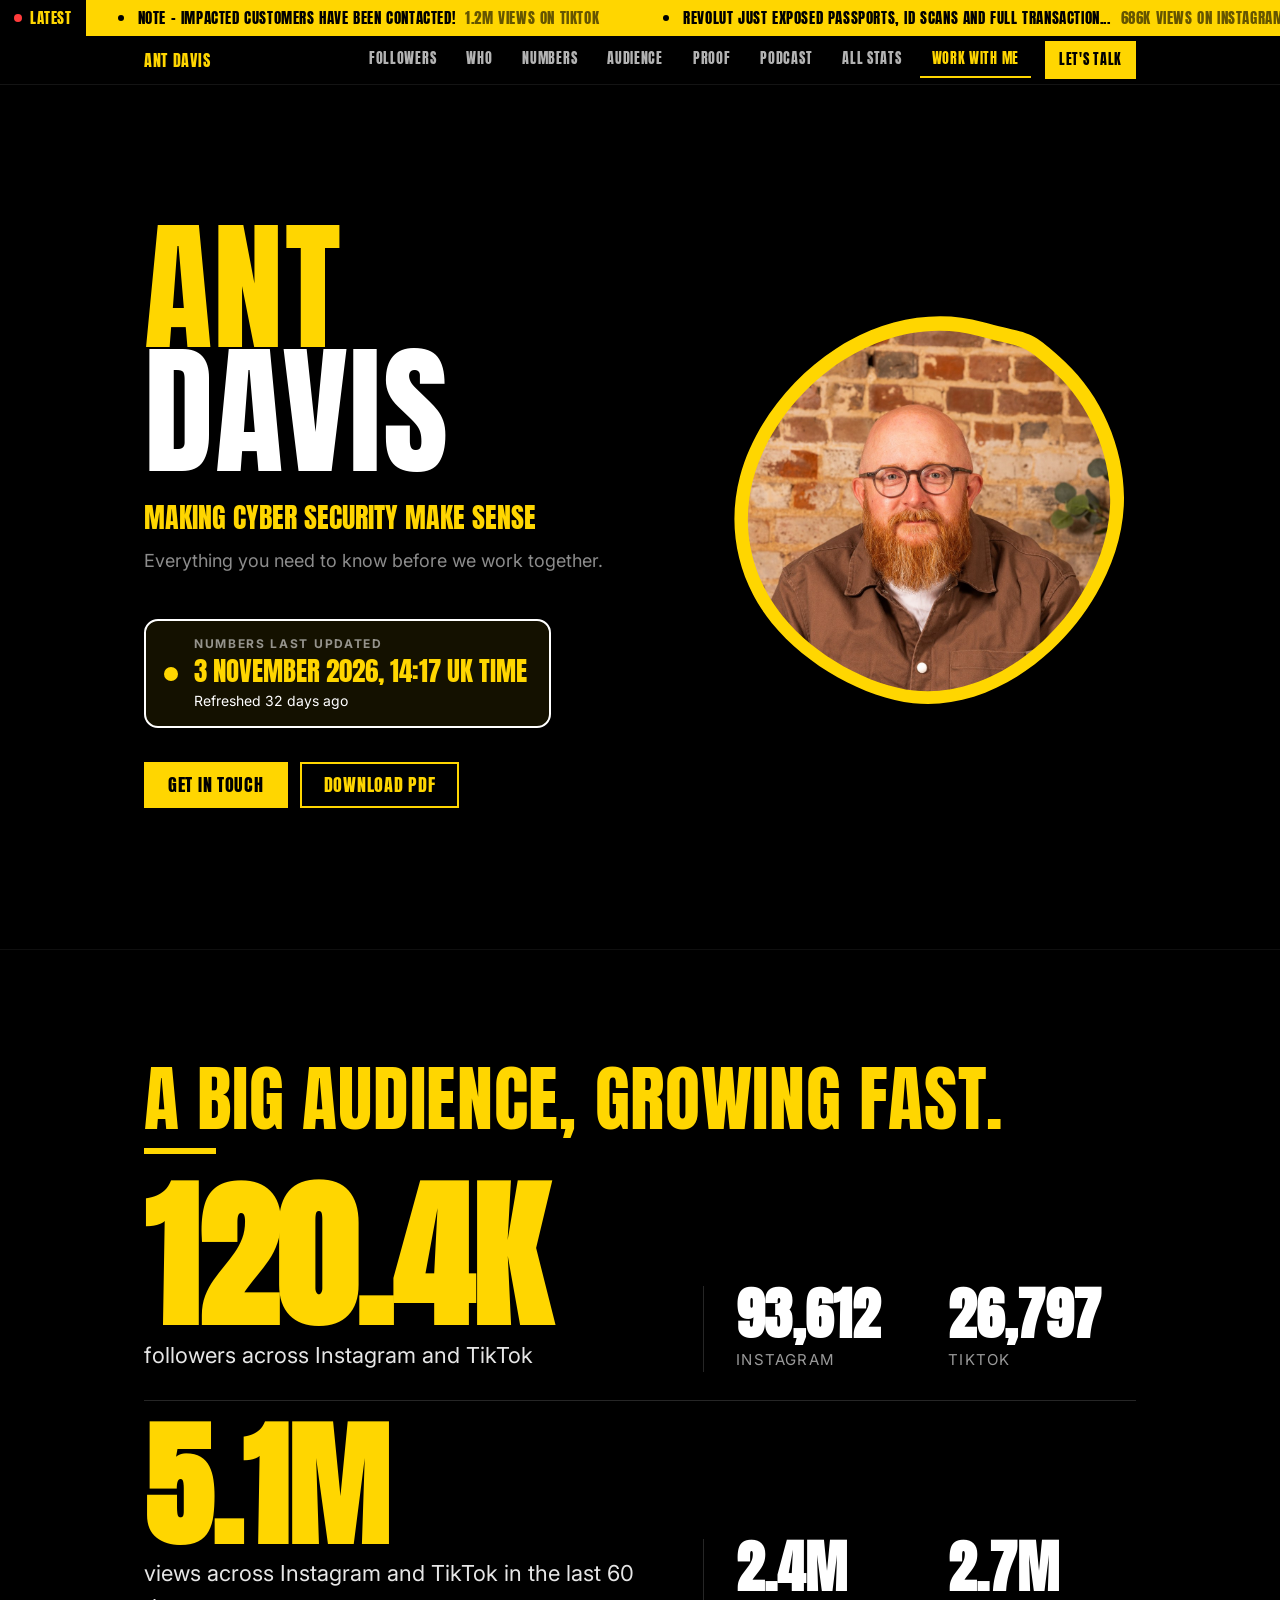
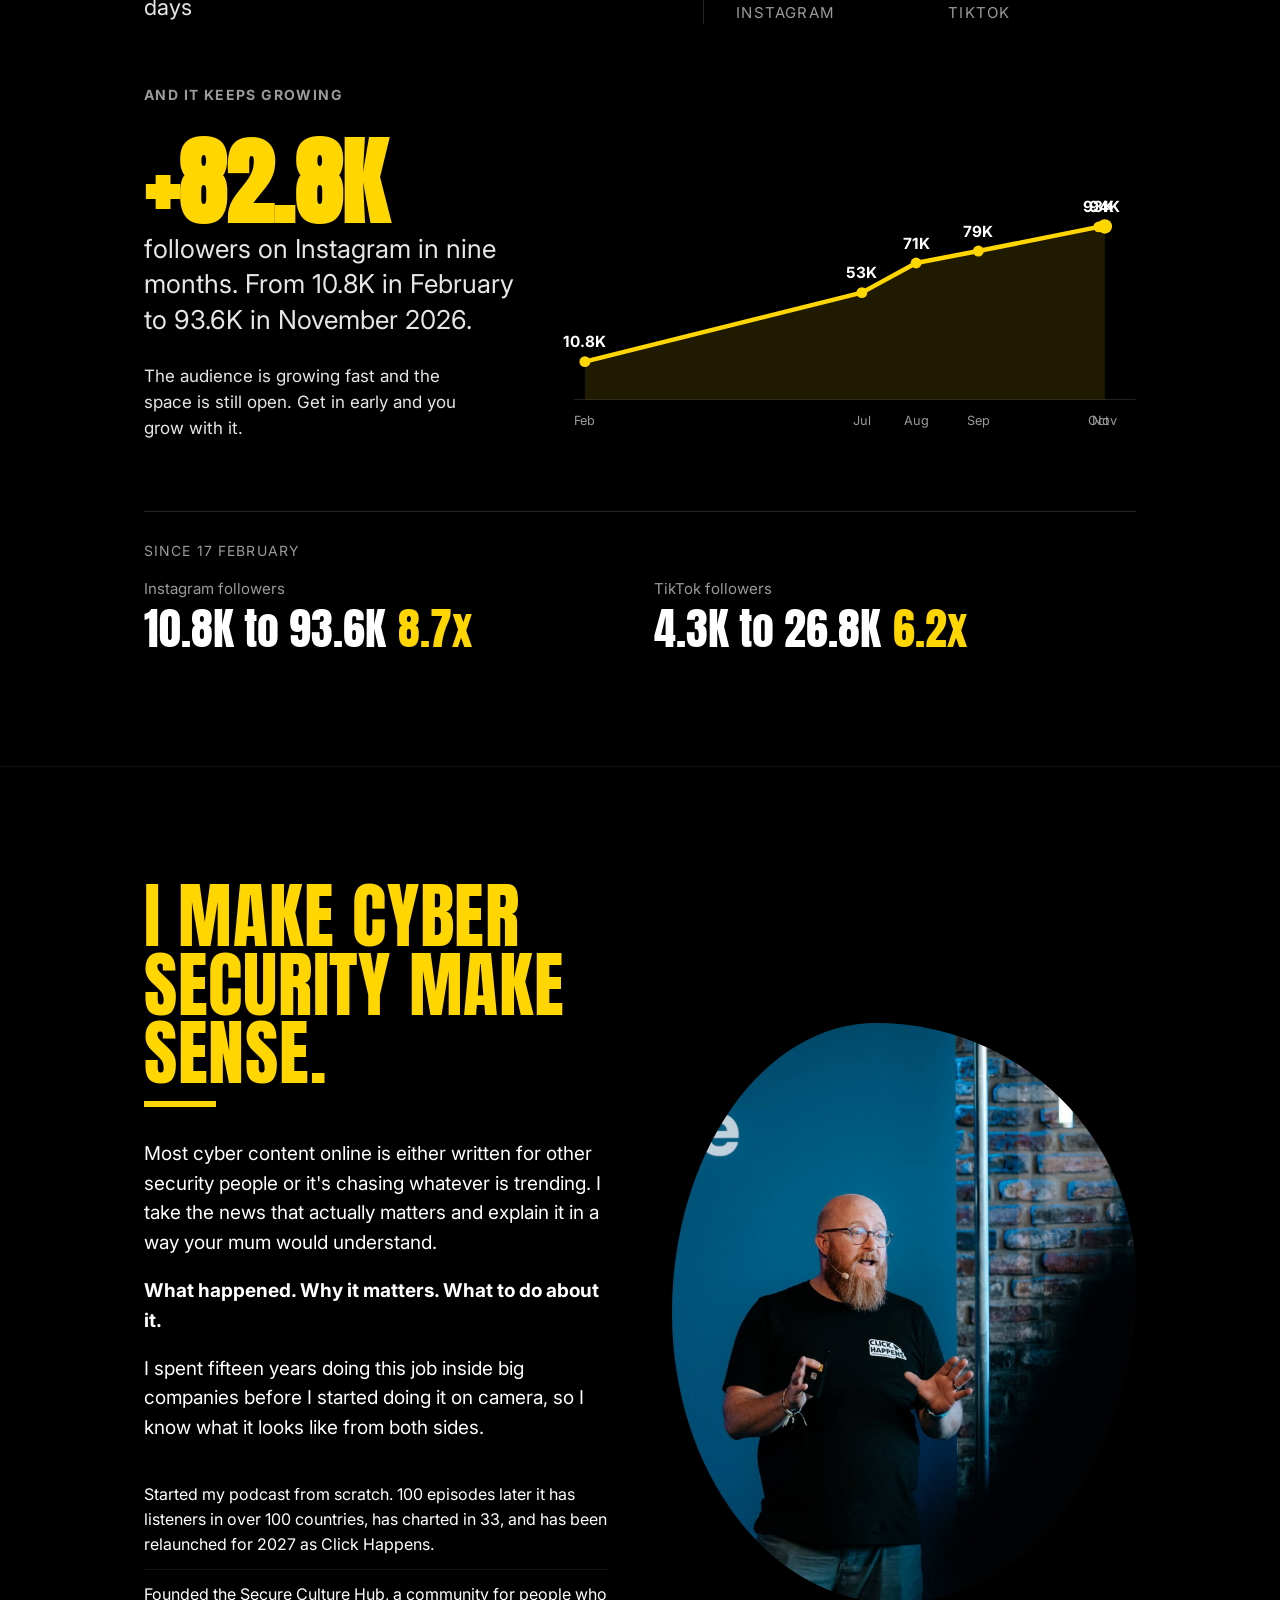
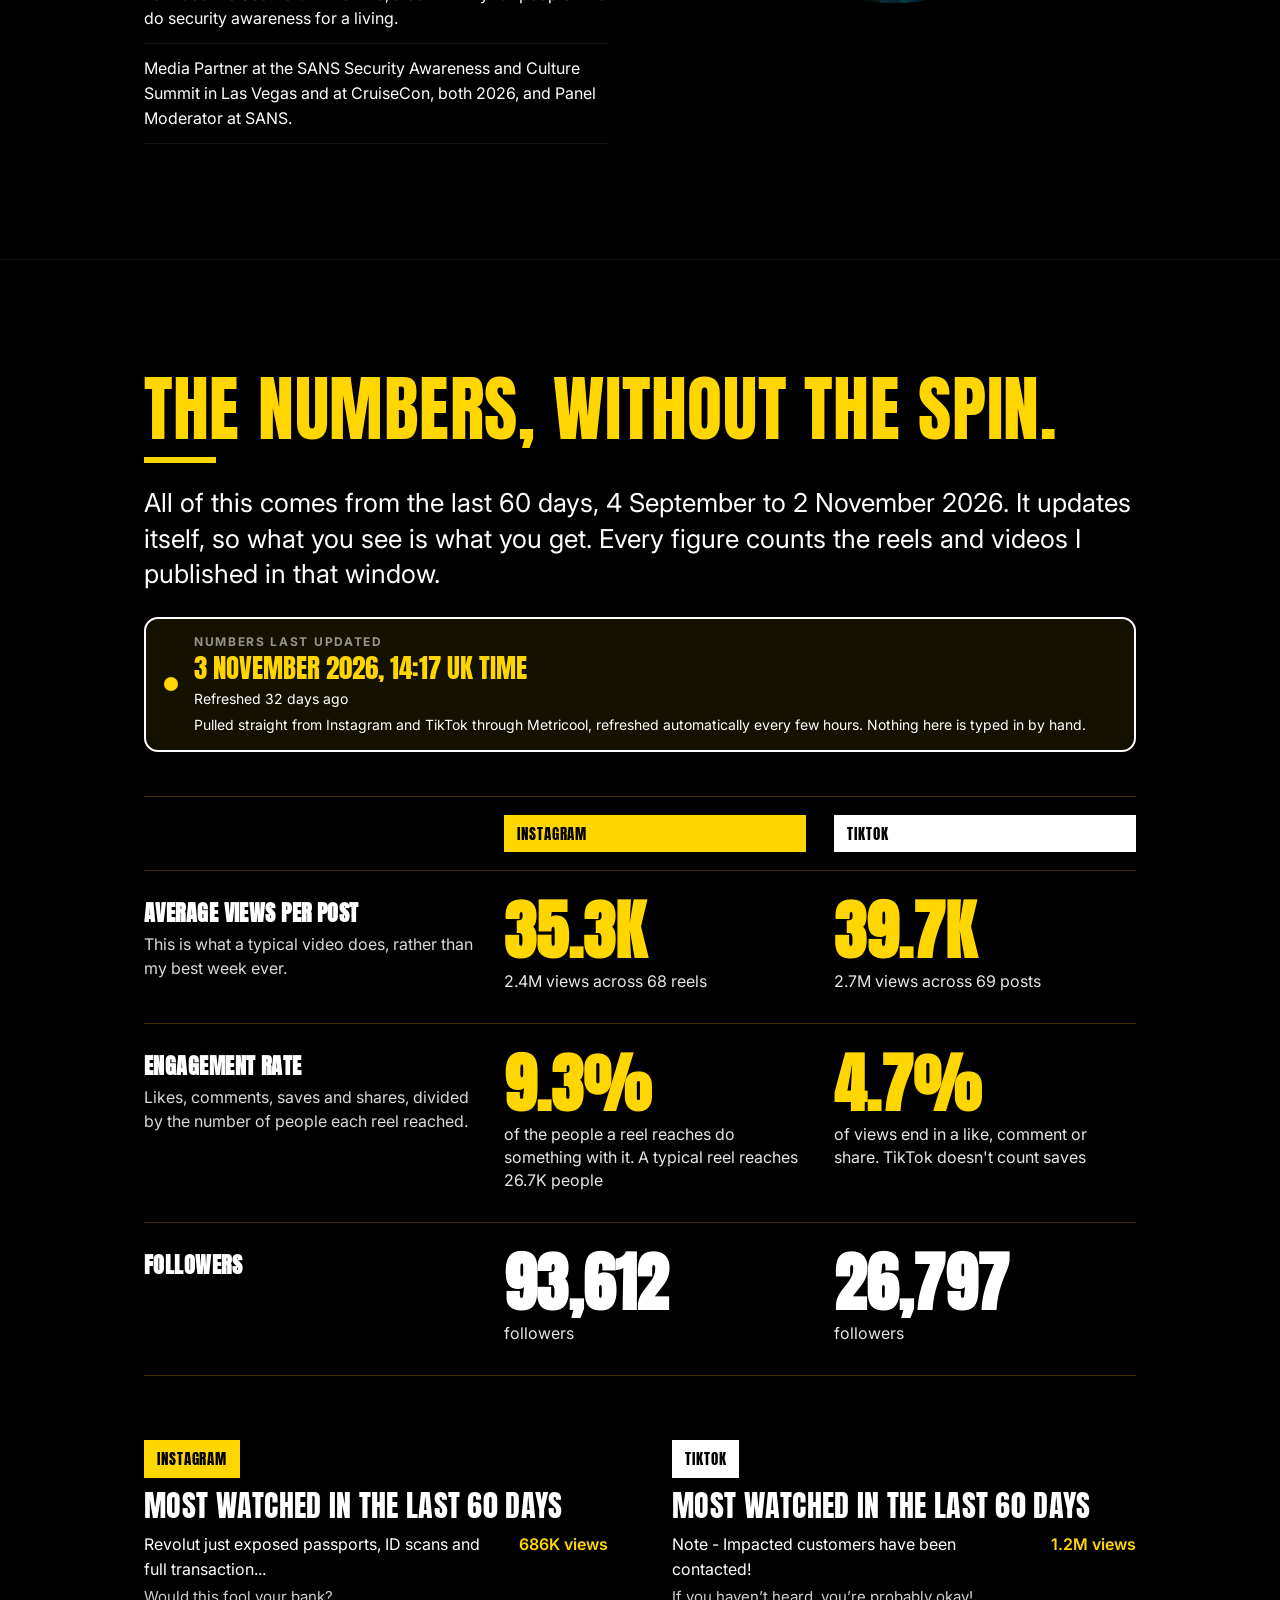
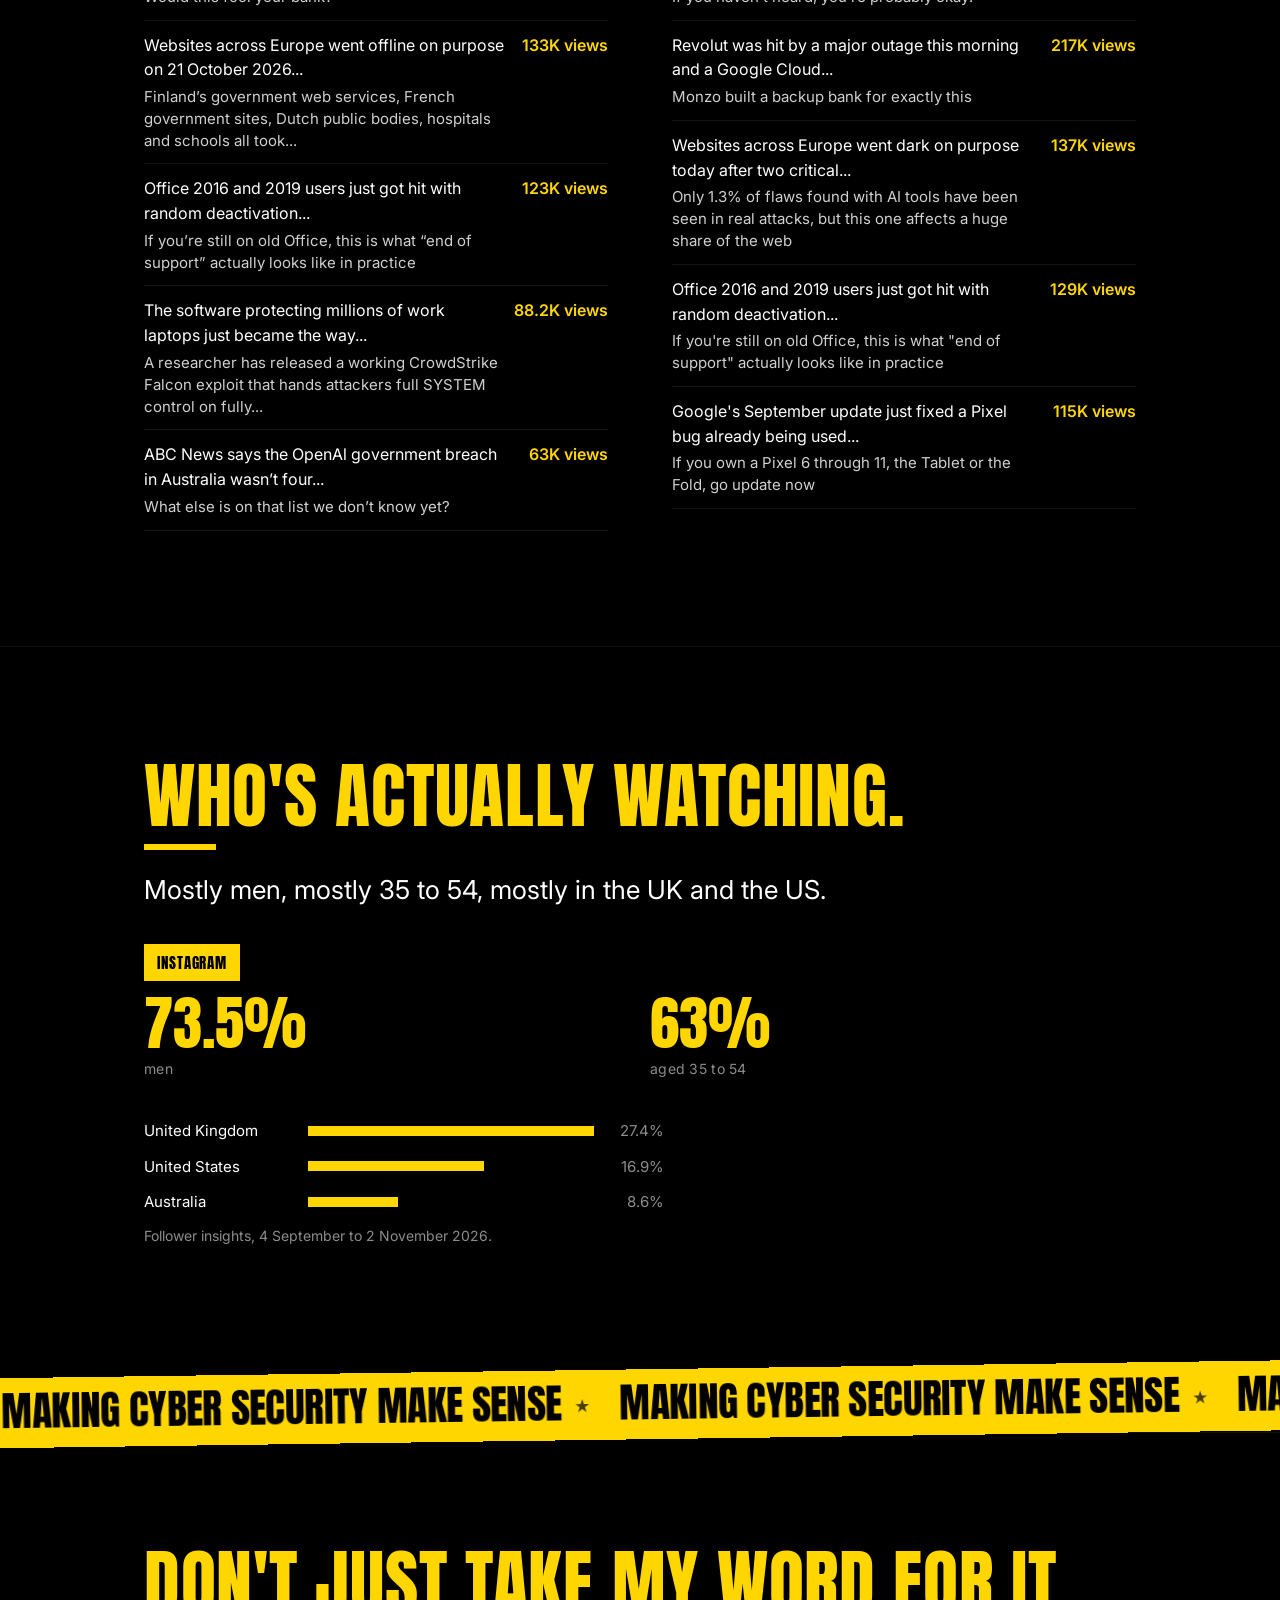
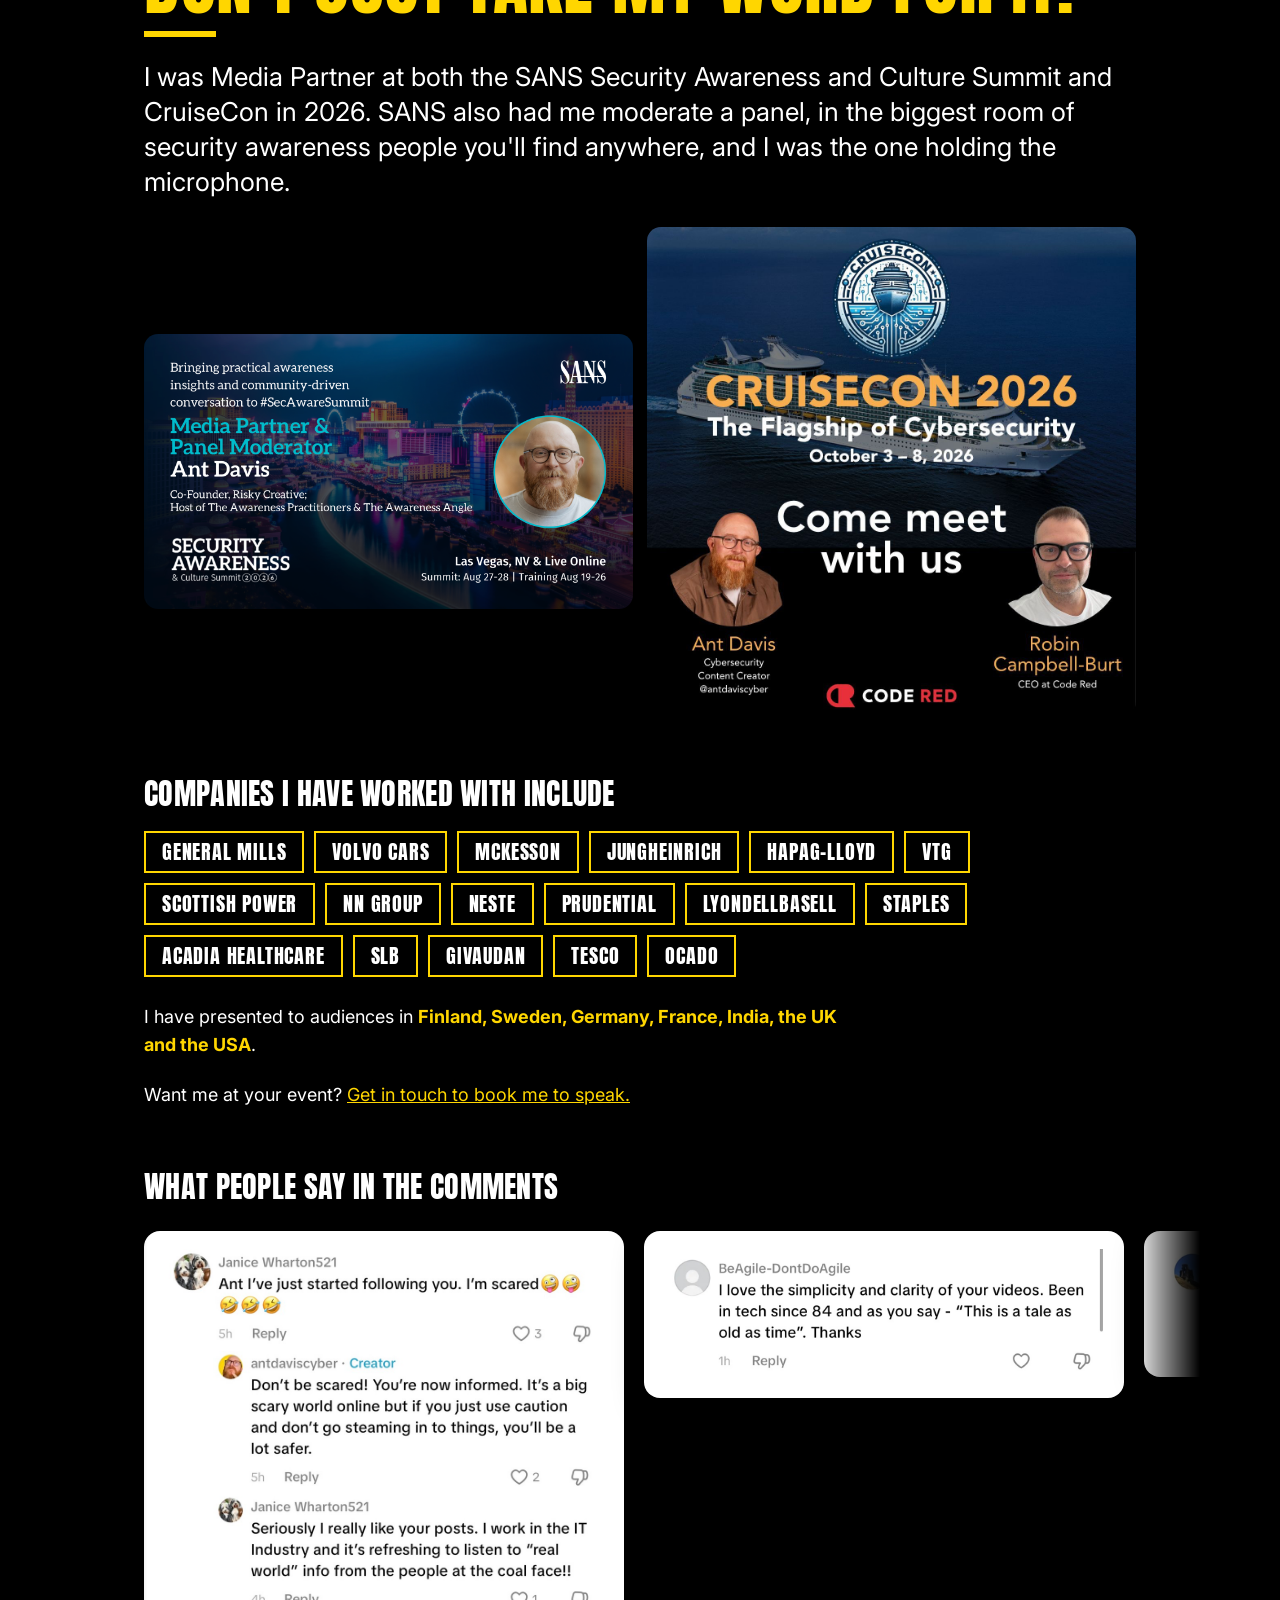
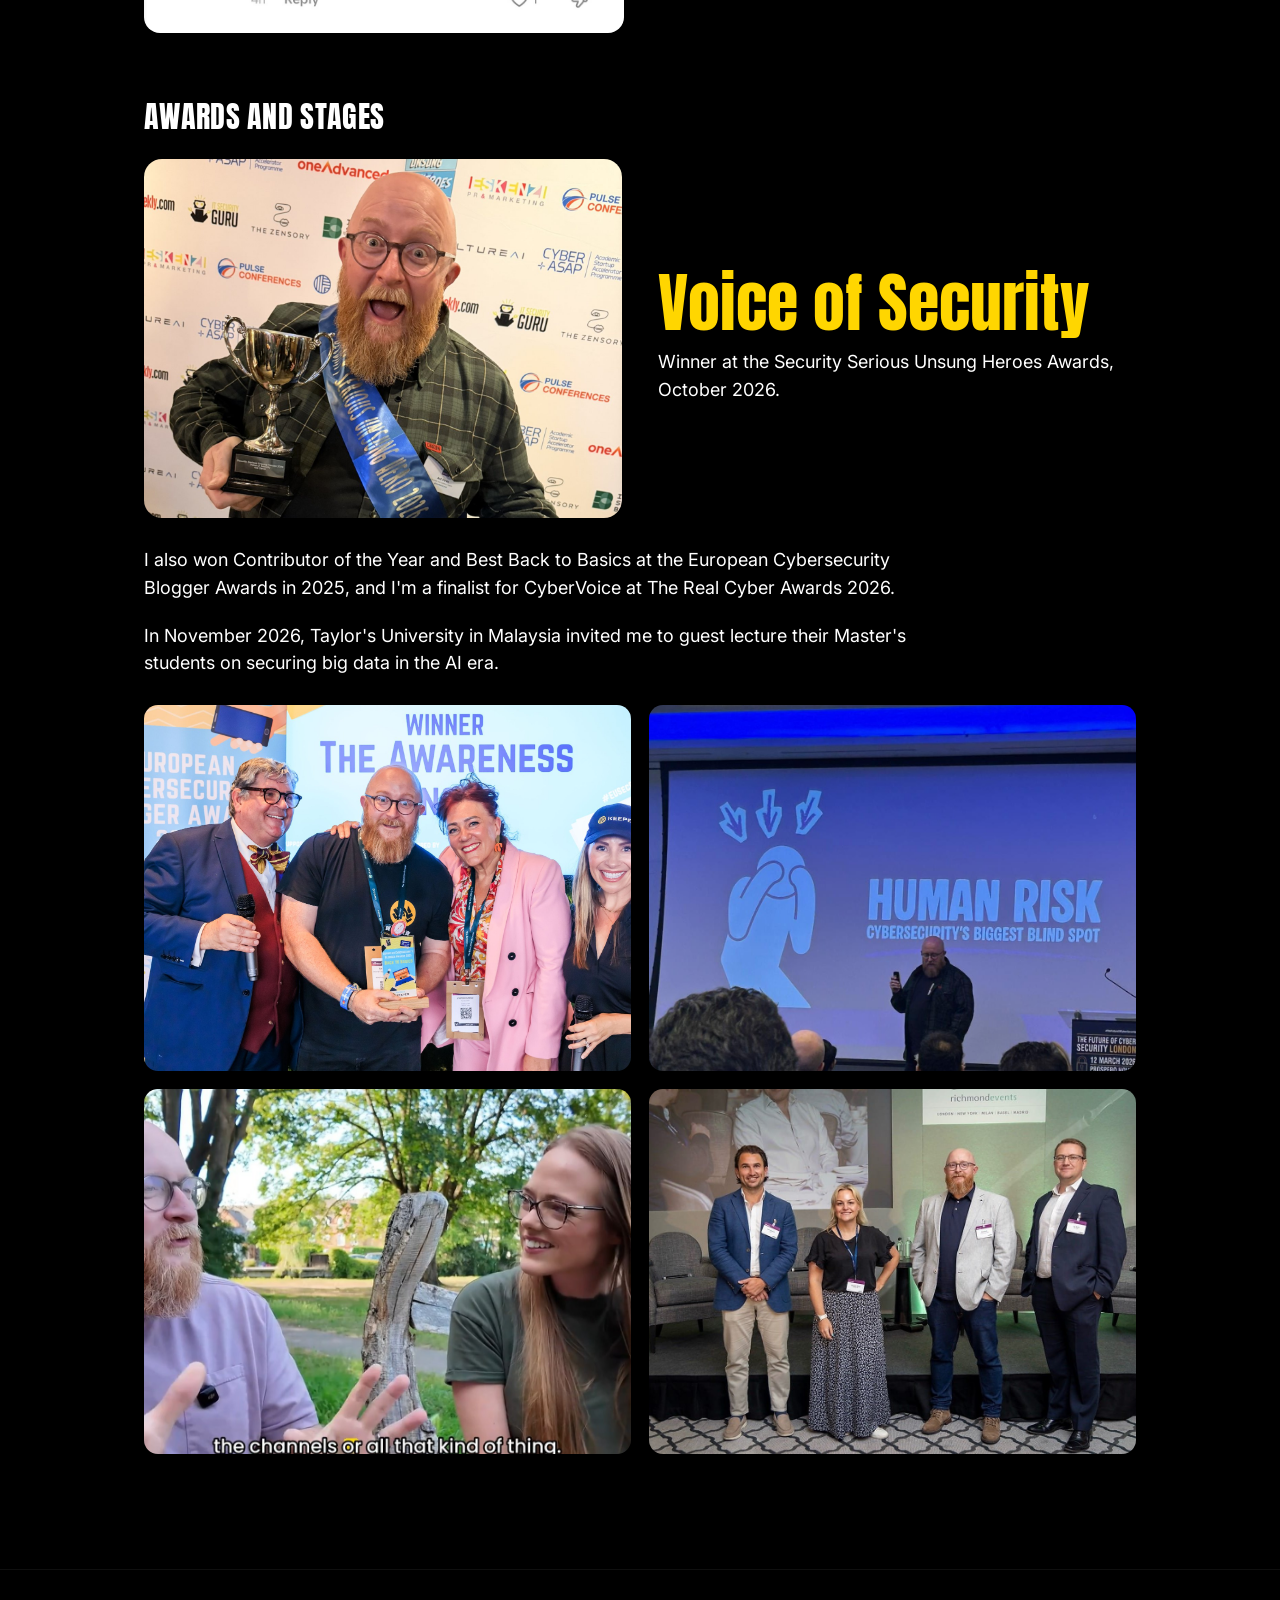
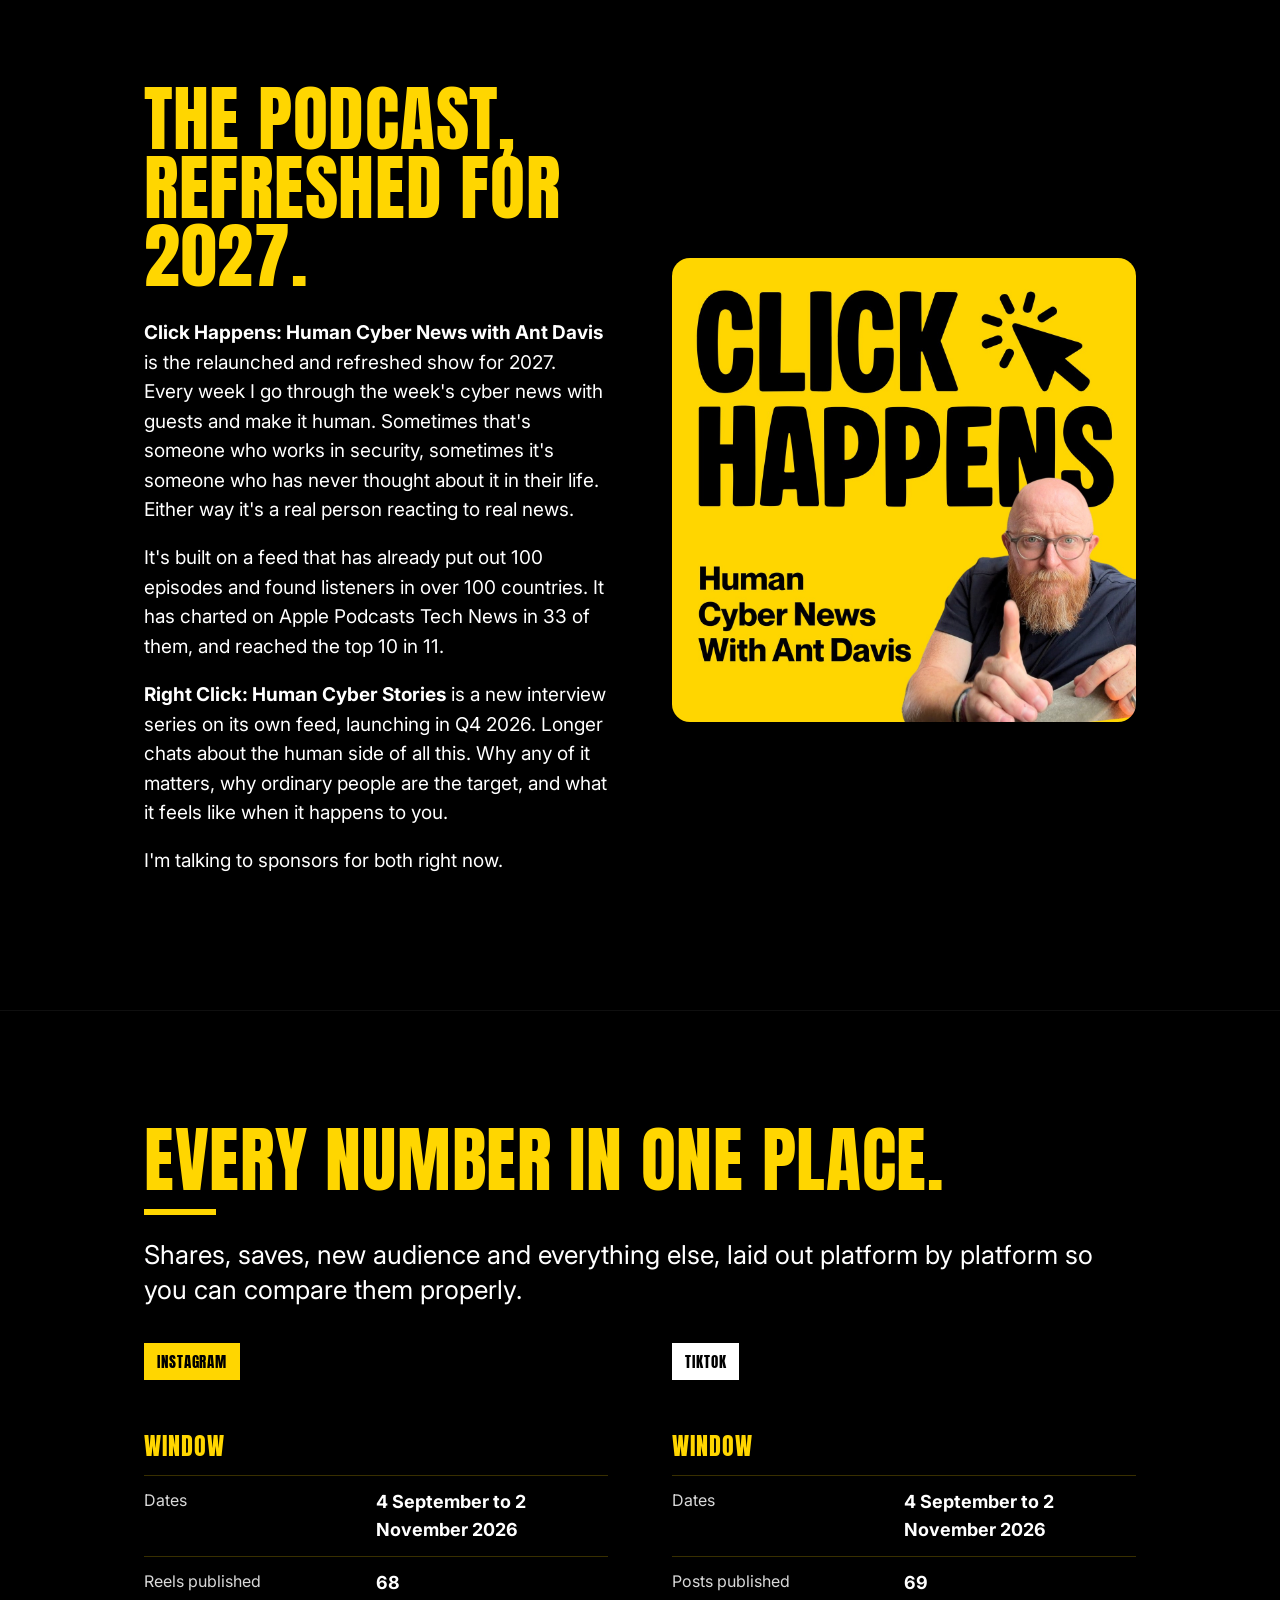
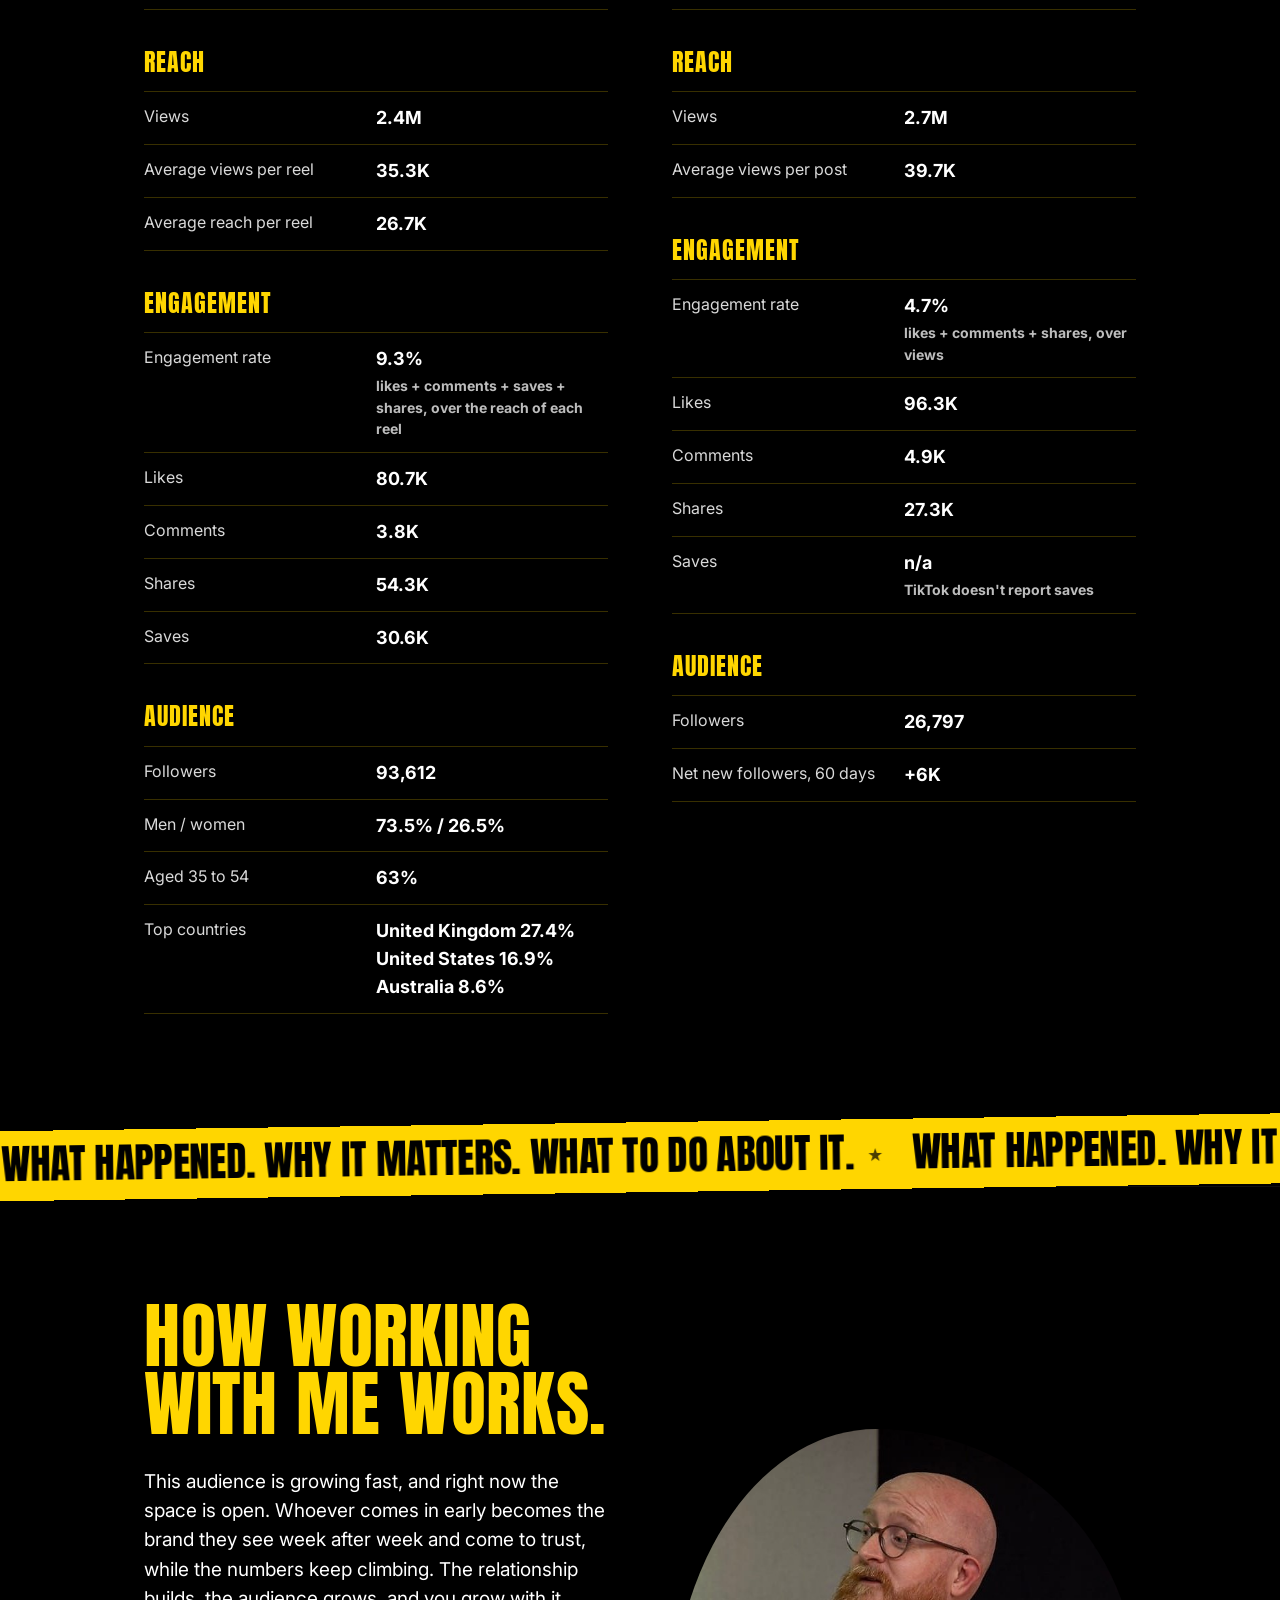
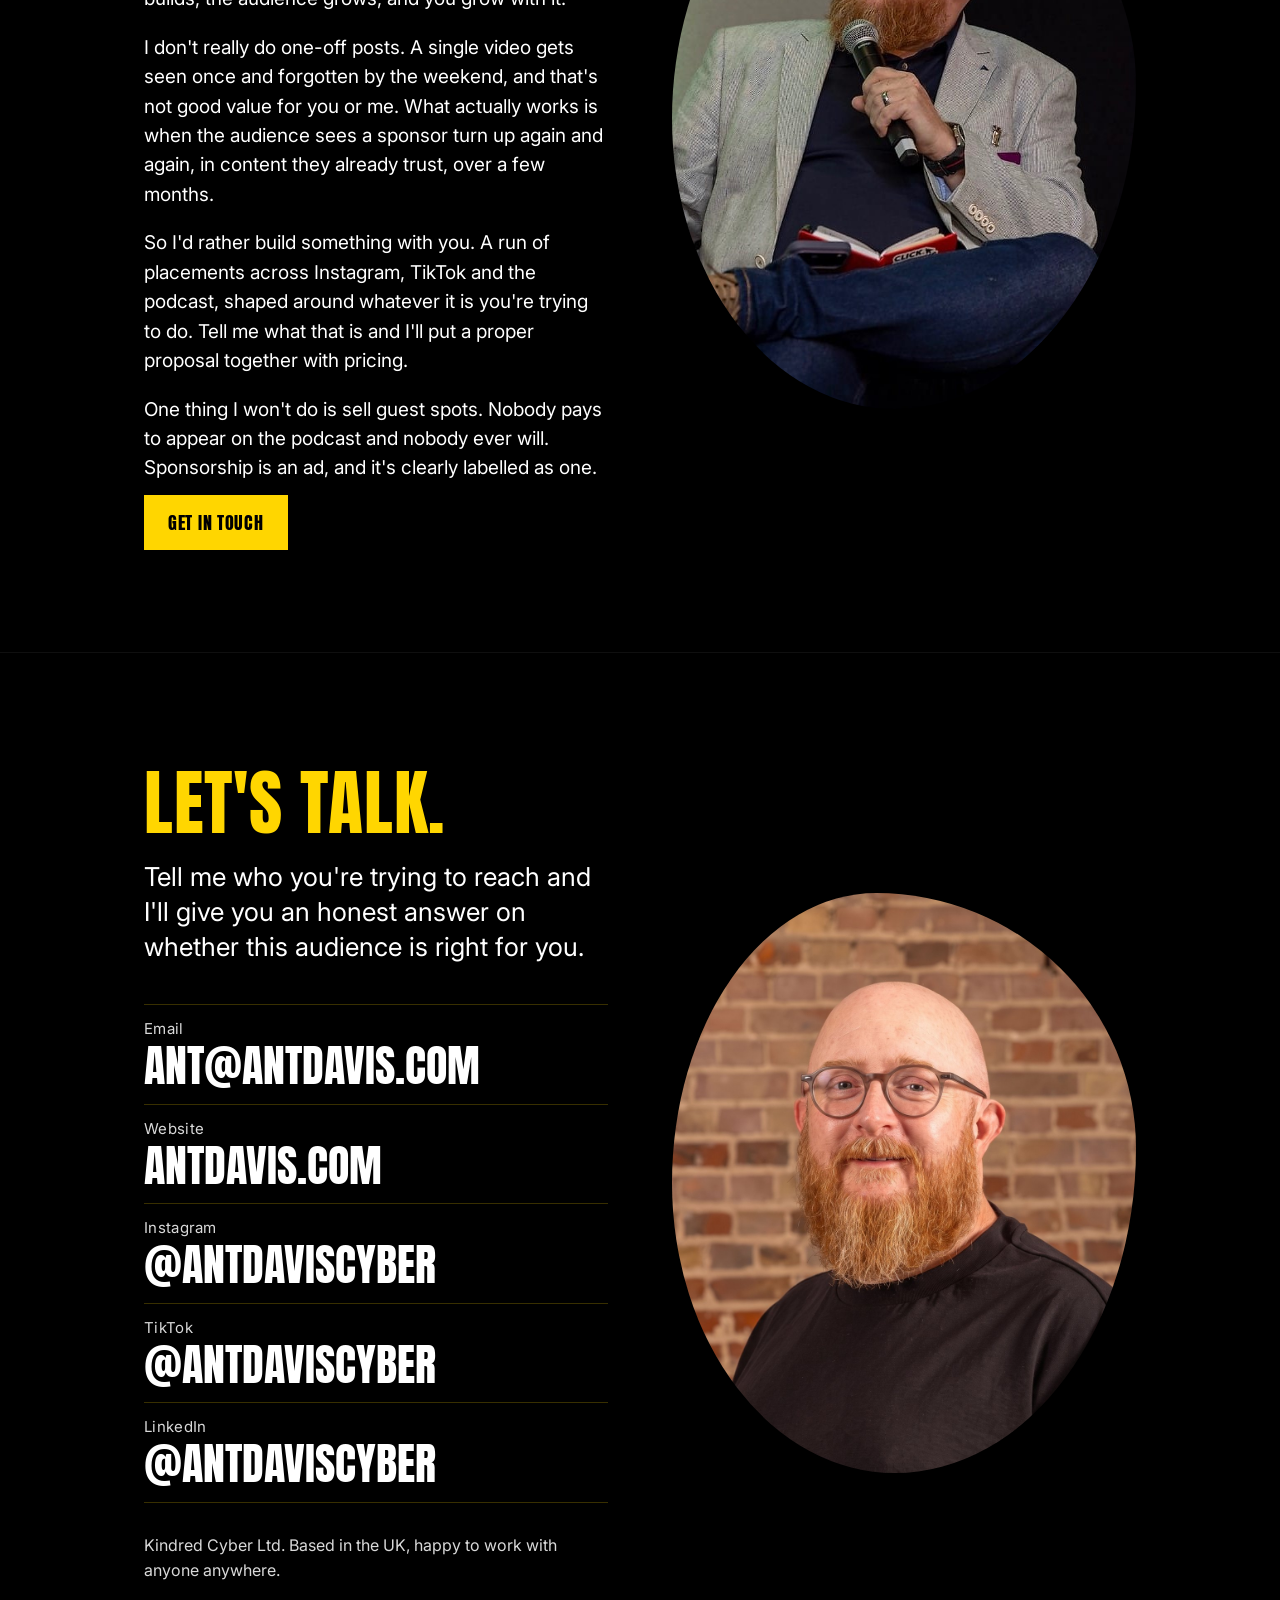
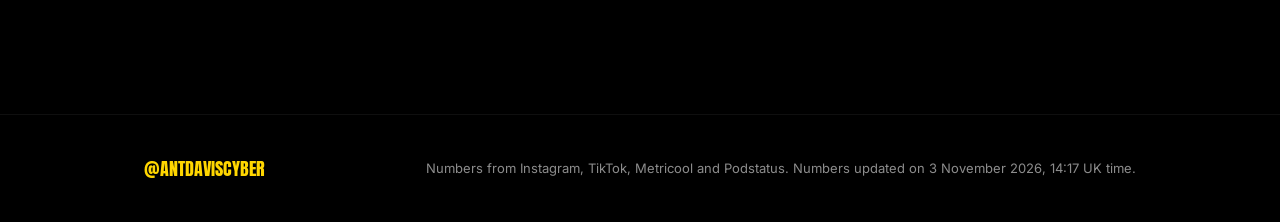
==== commit f852dbaf: "Add guest lecture information to index.html Added a paragraph about guest lecturing at Taylor's Univ" ====
--- a/index.html
+++ b/index.html
@@ -595,6 +595,7 @@
       </div>
     </div>
     <p class="rv" style="margin-top:28px;font-size:18px">I also won Contributor of the Year and Best Back to Basics at the European Cybersecurity Blogger Awards in 2025, and I'm a finalist for CyberVoice at The Real Cyber Awards 2026.</p>
+    <p class="rv" style="margin-top:20px;font-size:18px">In November 2026, Taylor's University in Malaysia invited me to guest lecture their Master's students on securing big data in the AI era.</p>
     <div class="strip rv rv-stagger" id="creds" style="grid-template-columns:repeat(2,1fr);gap:18px">
       <div class="photo"><img src="images/cred-2.jpg" alt="Winning at the European Cybersecurity Blogger Awards" onload="this.parentNode.classList.add('ok')" onerror="this.remove()"><div class="ph">cred-2</div></div>
       <div class="photo"><img src="images/cred-1.jpg" alt="Human Risk talk, The Future of Cyber Security London" onload="this.parentNode.classList.add('ok')" onerror="this.remove()"><div class="ph">cred-1</div></div>
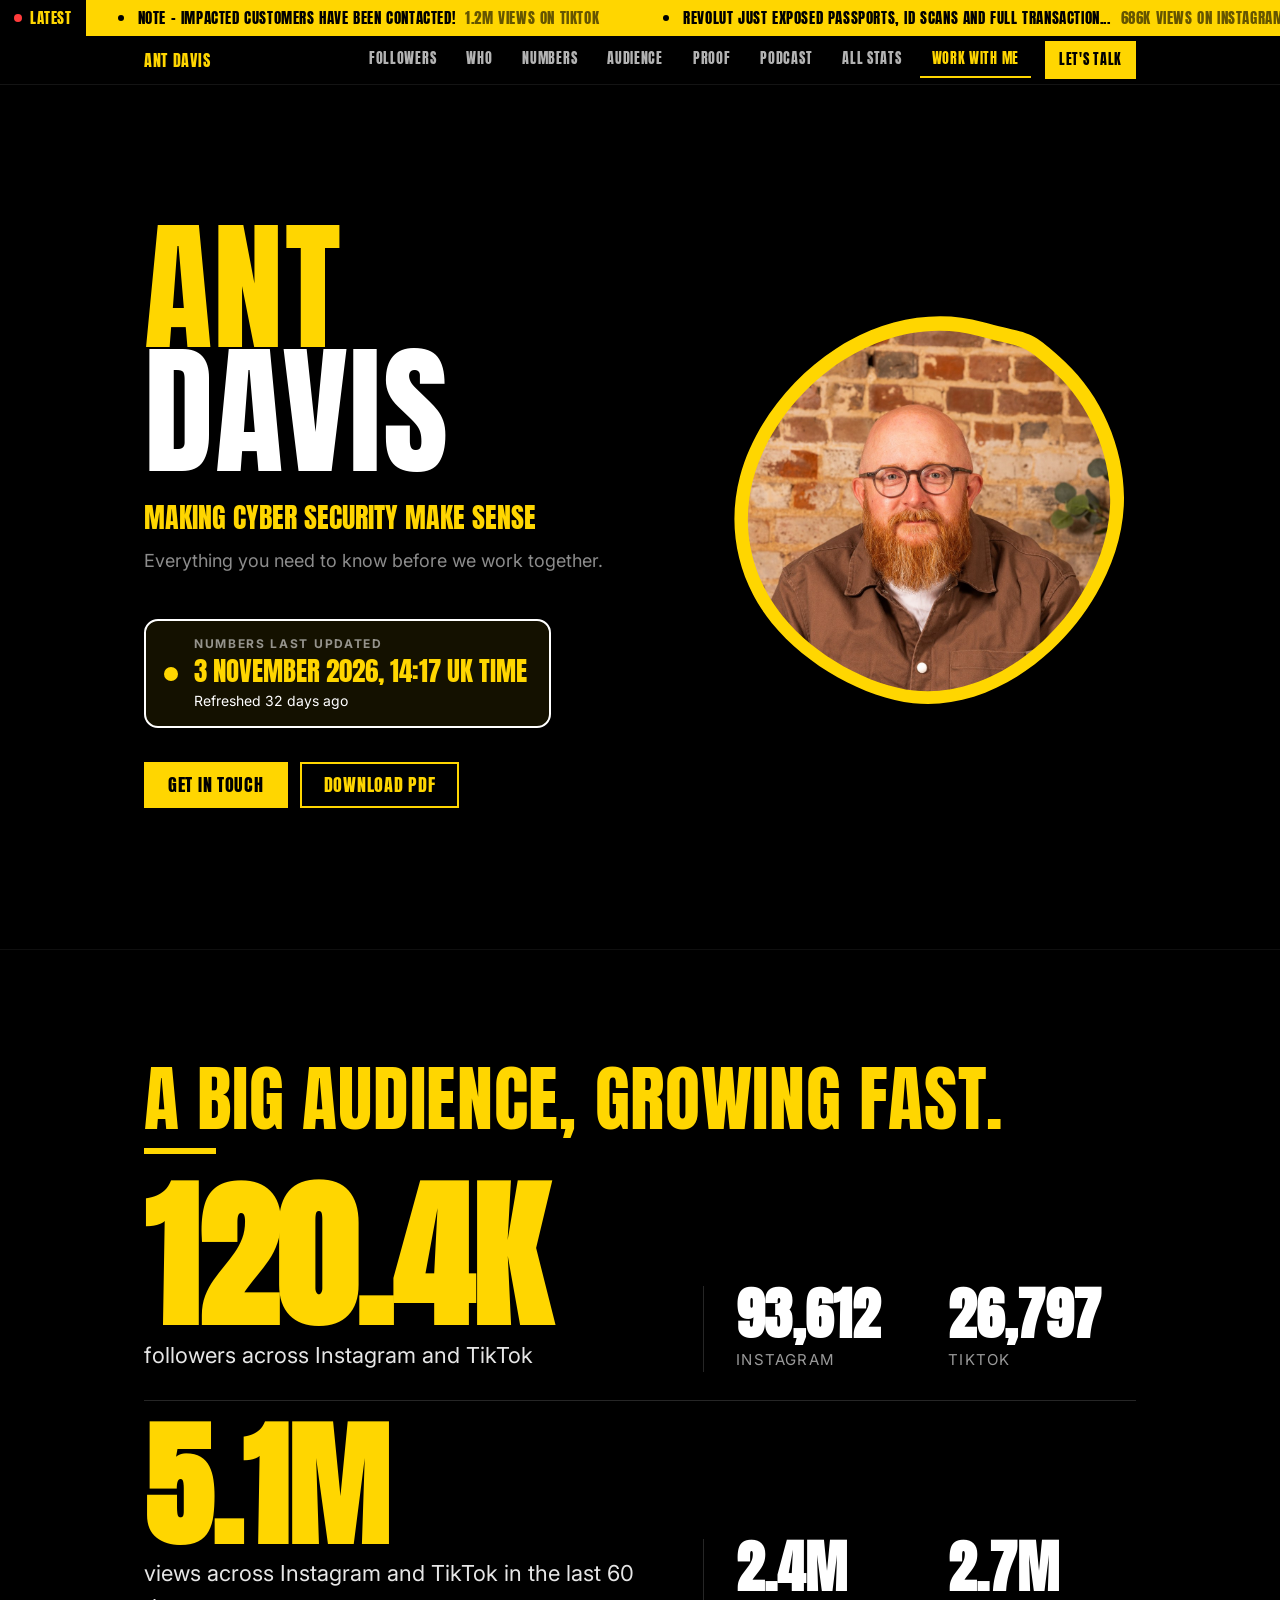
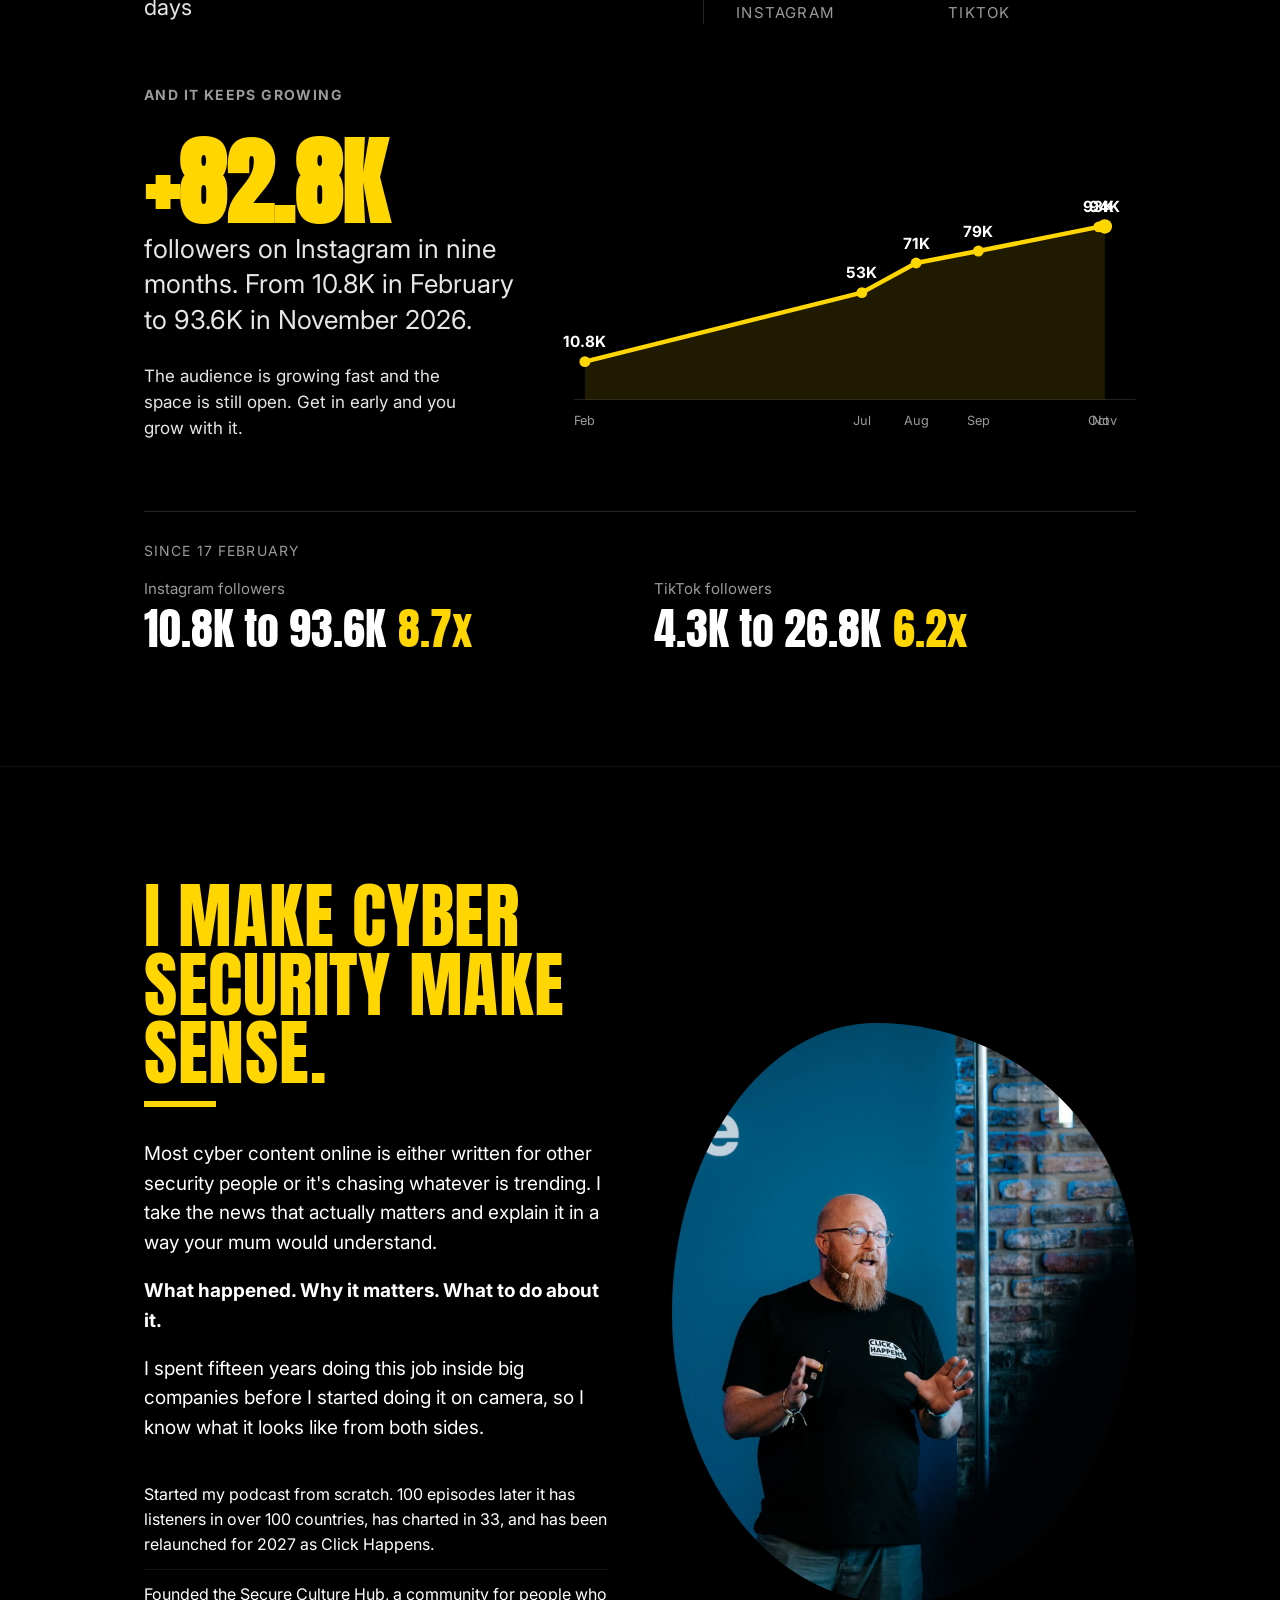
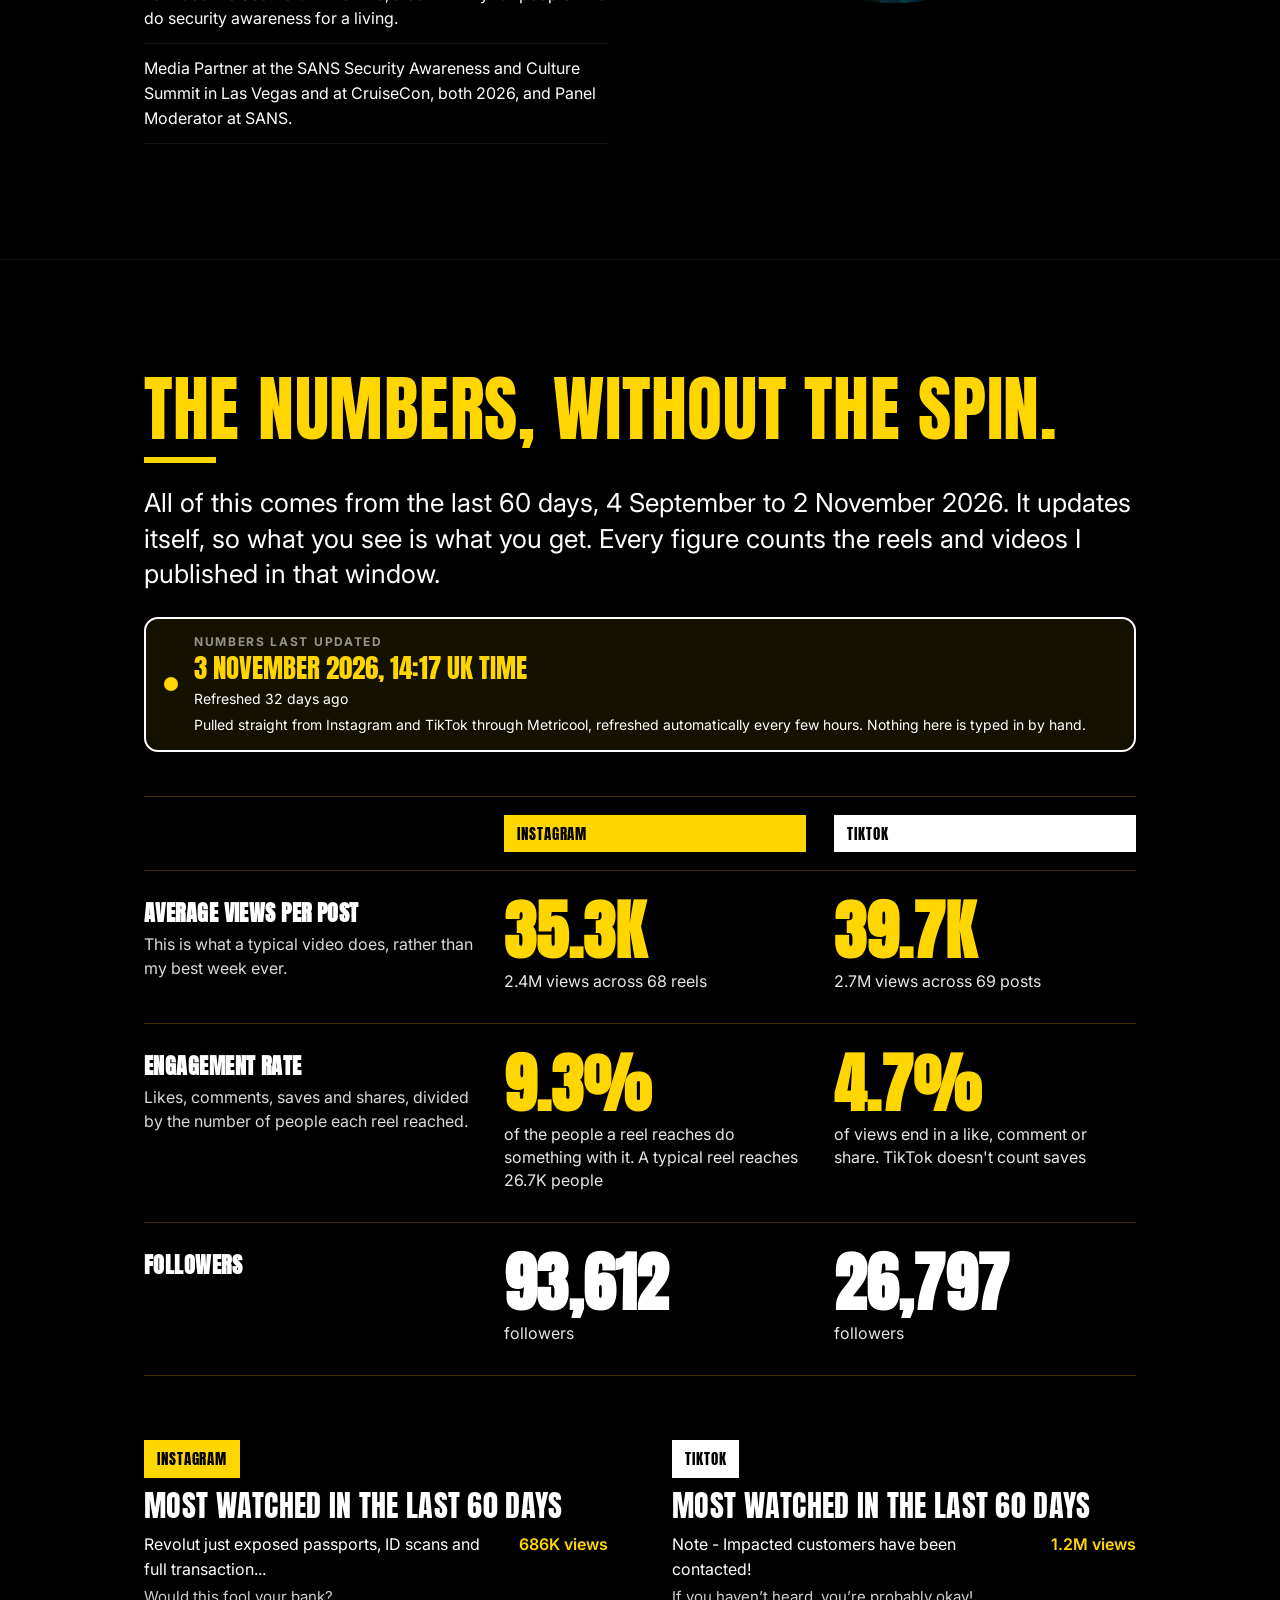
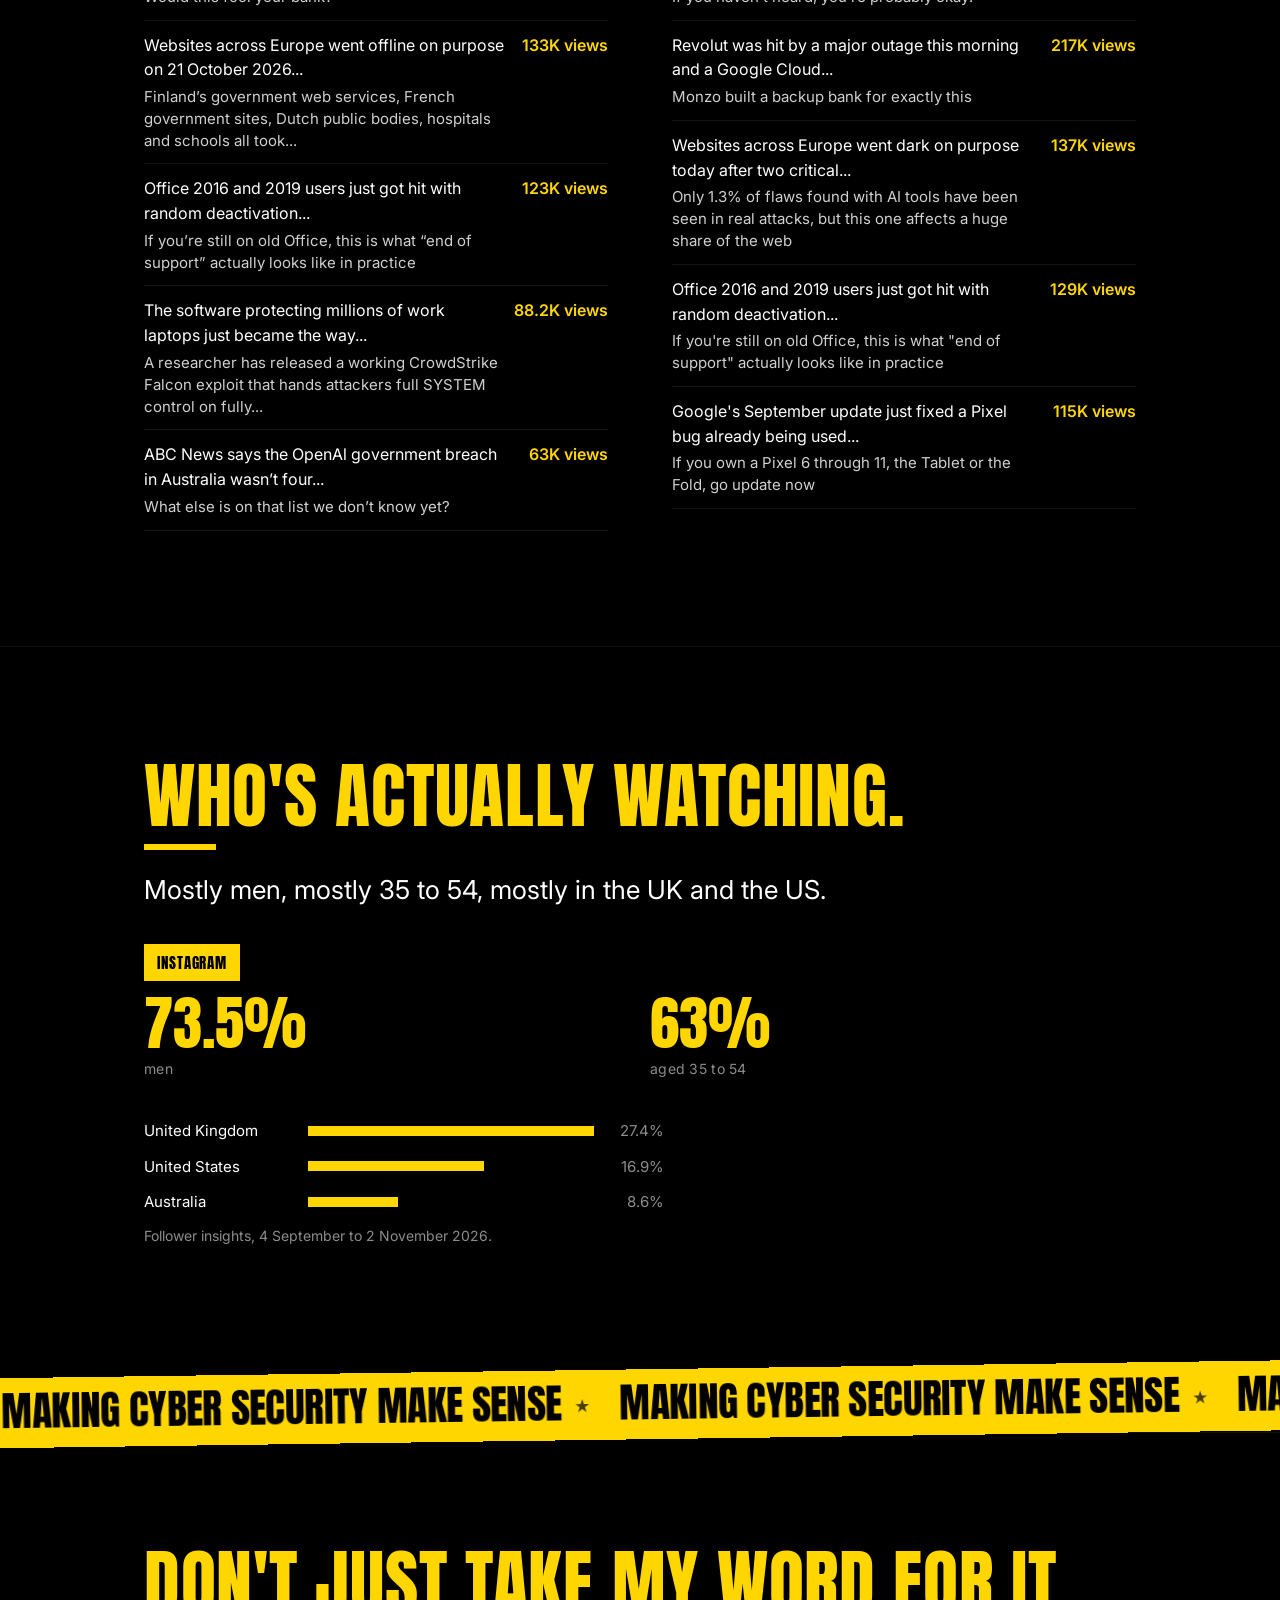
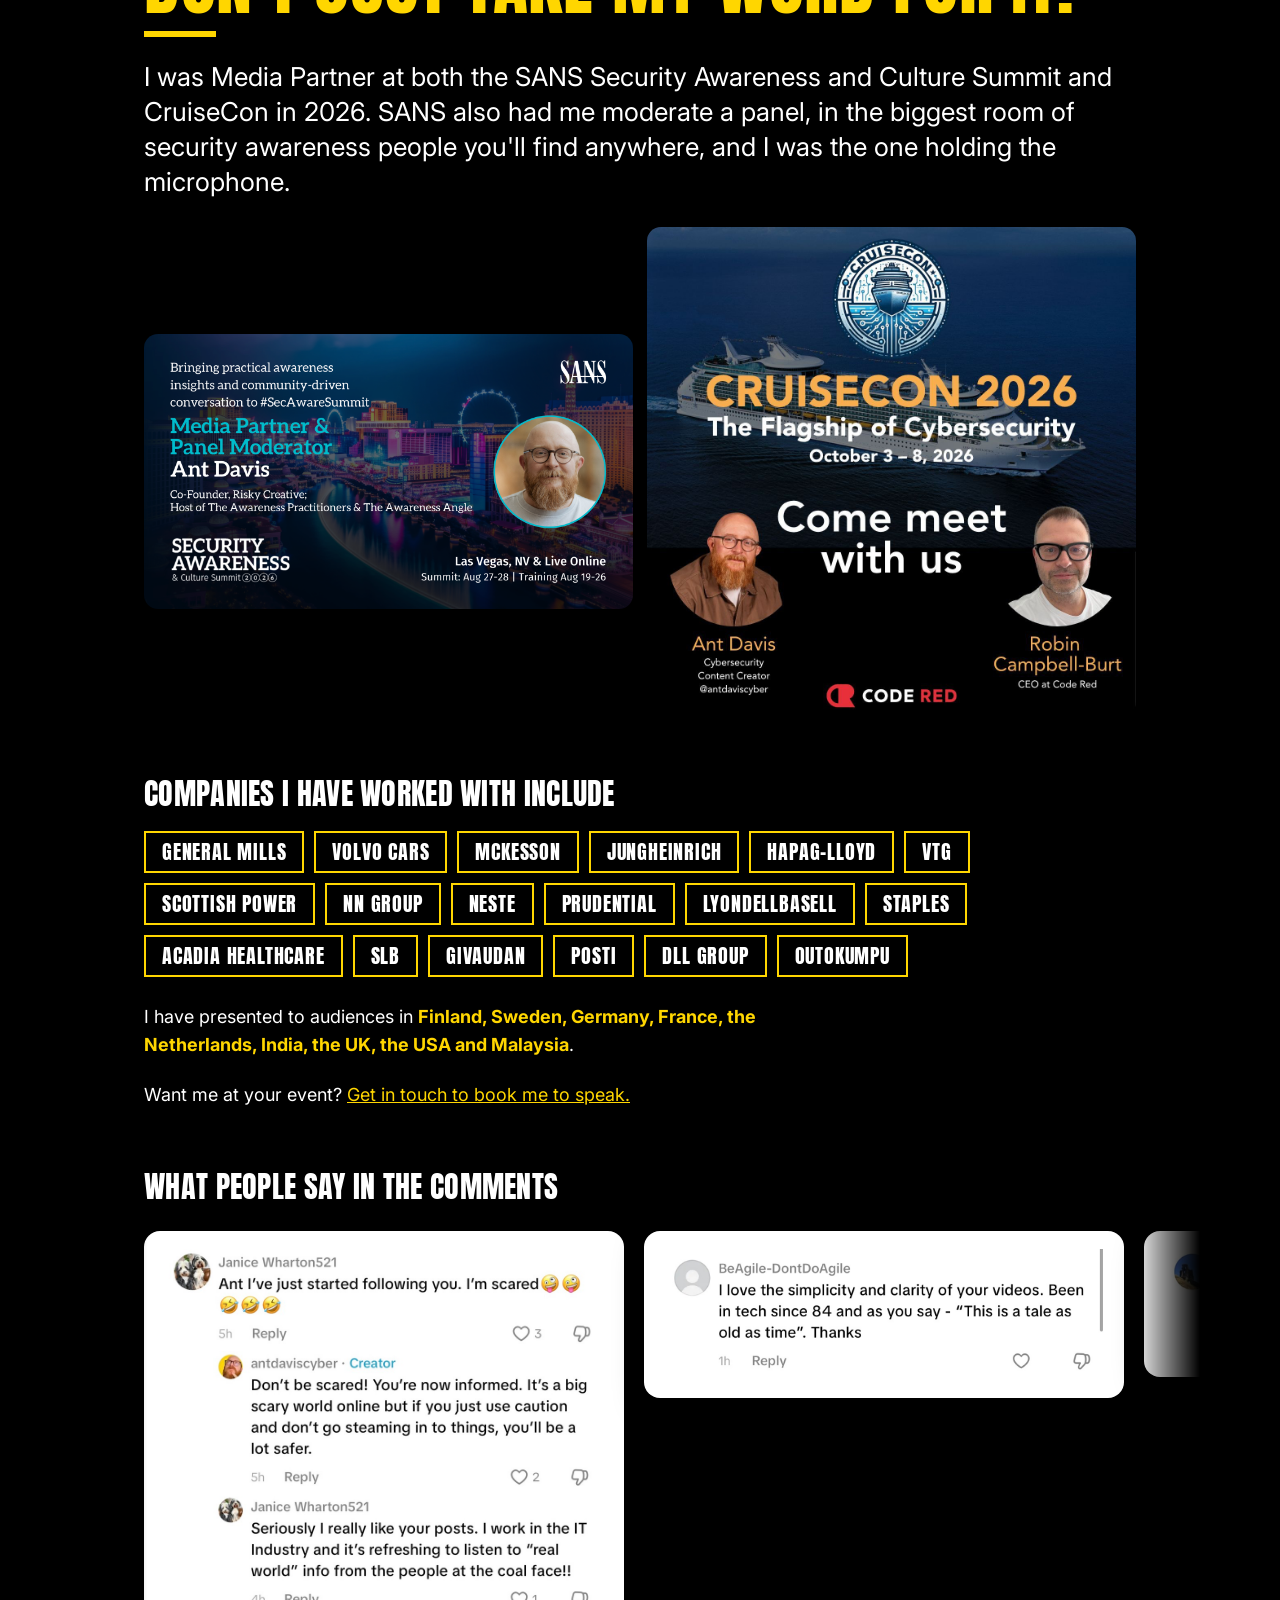
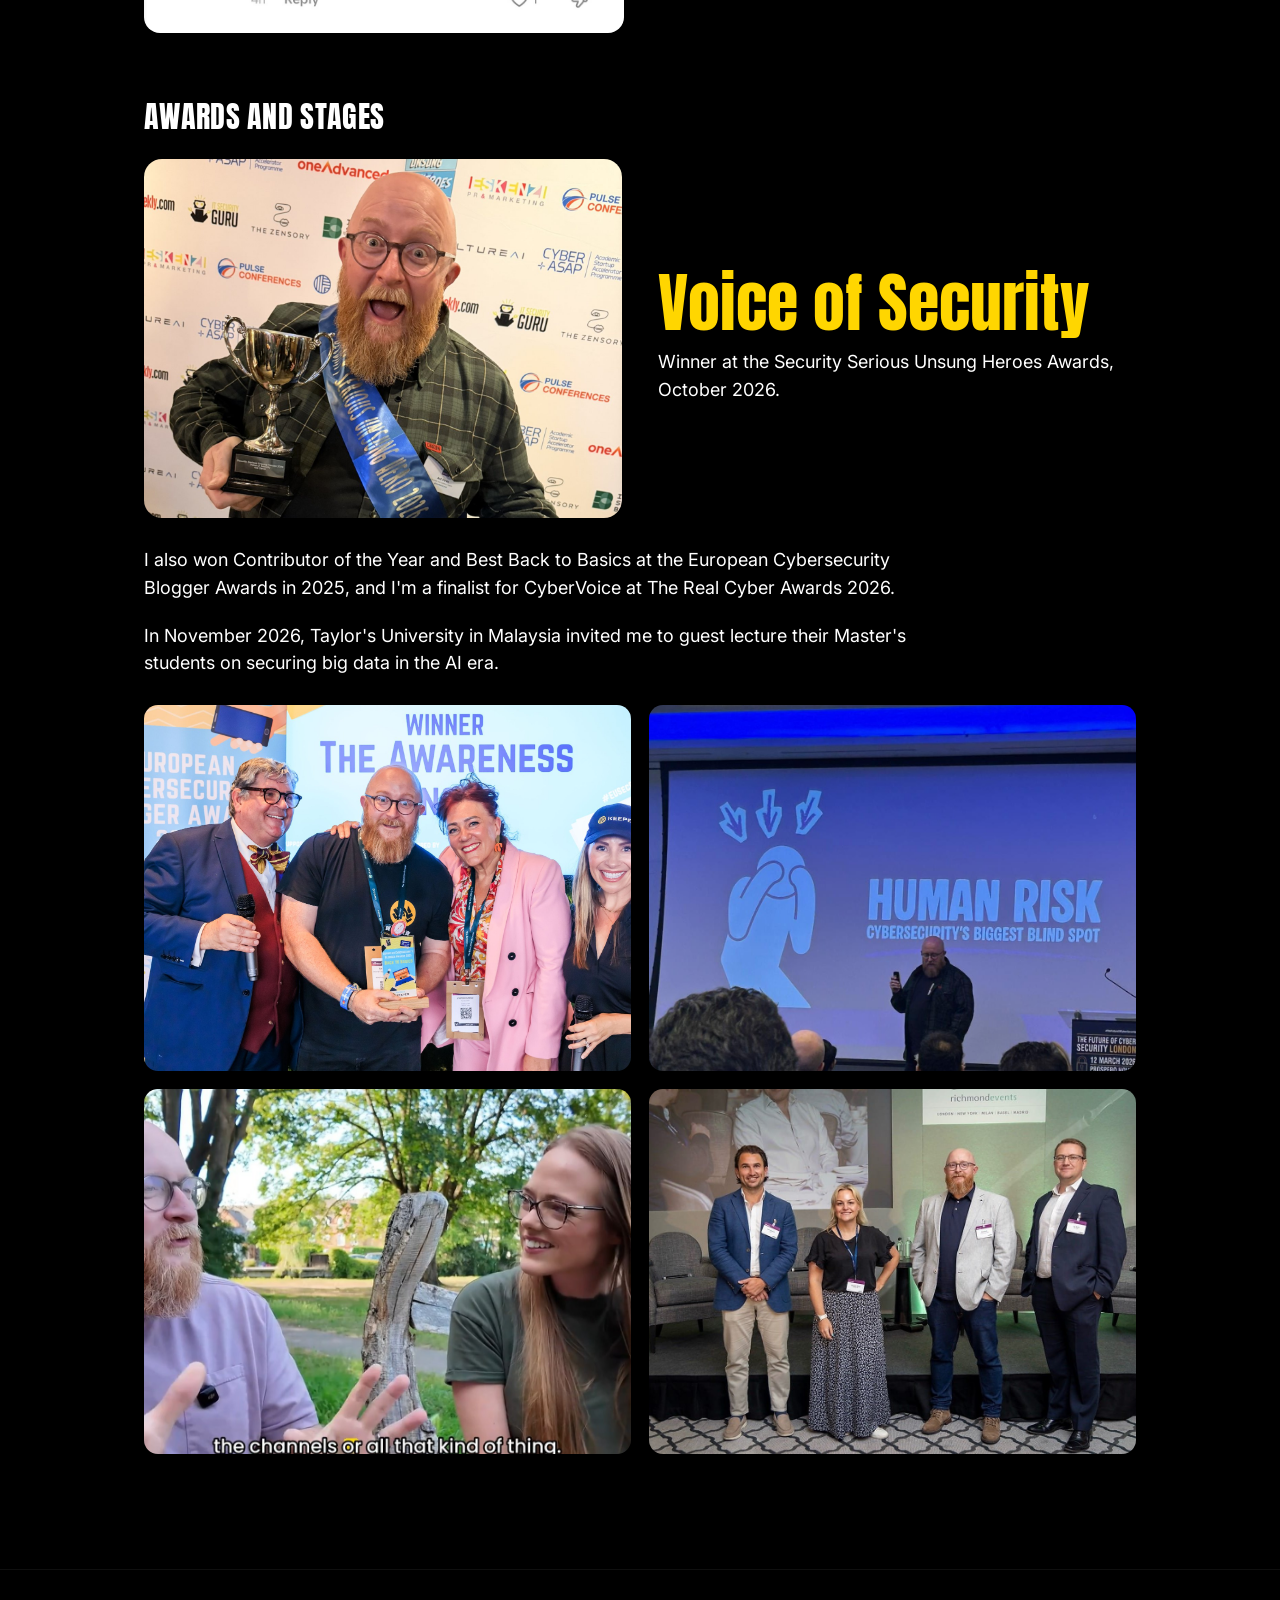
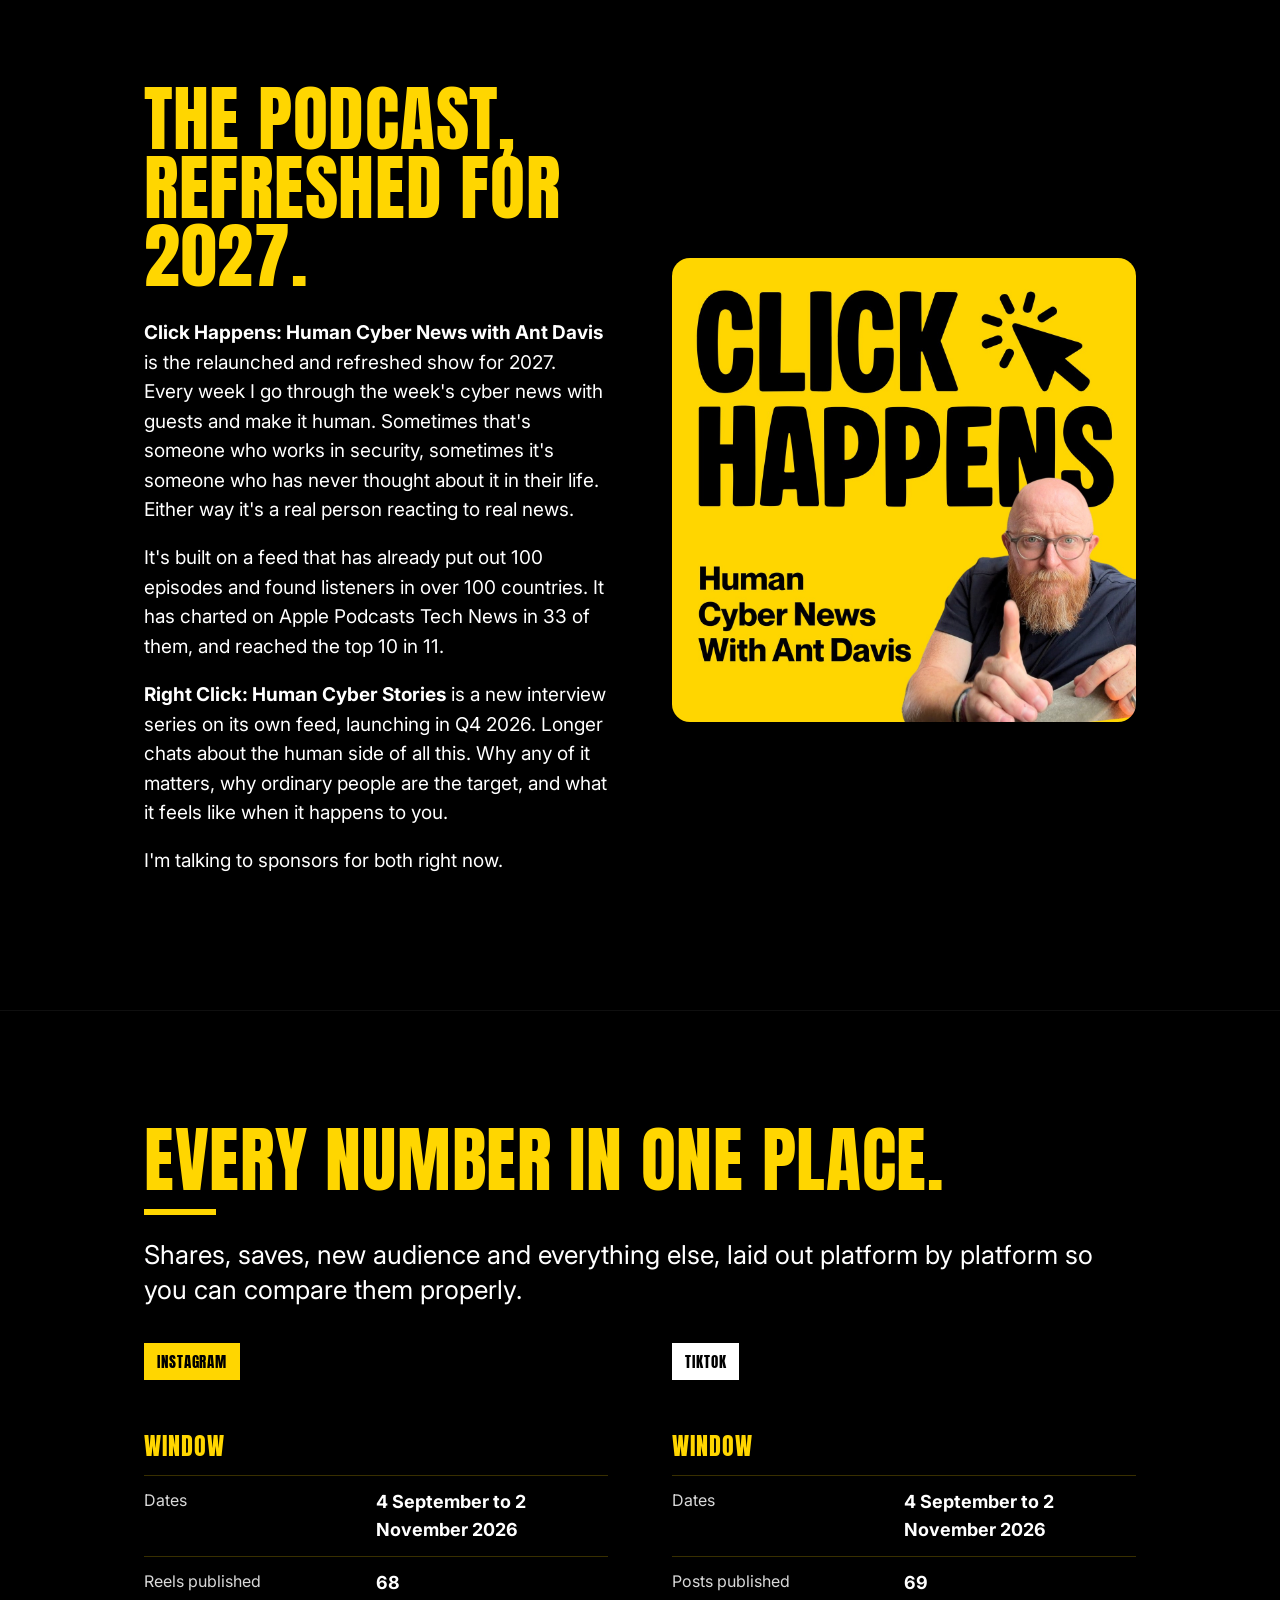
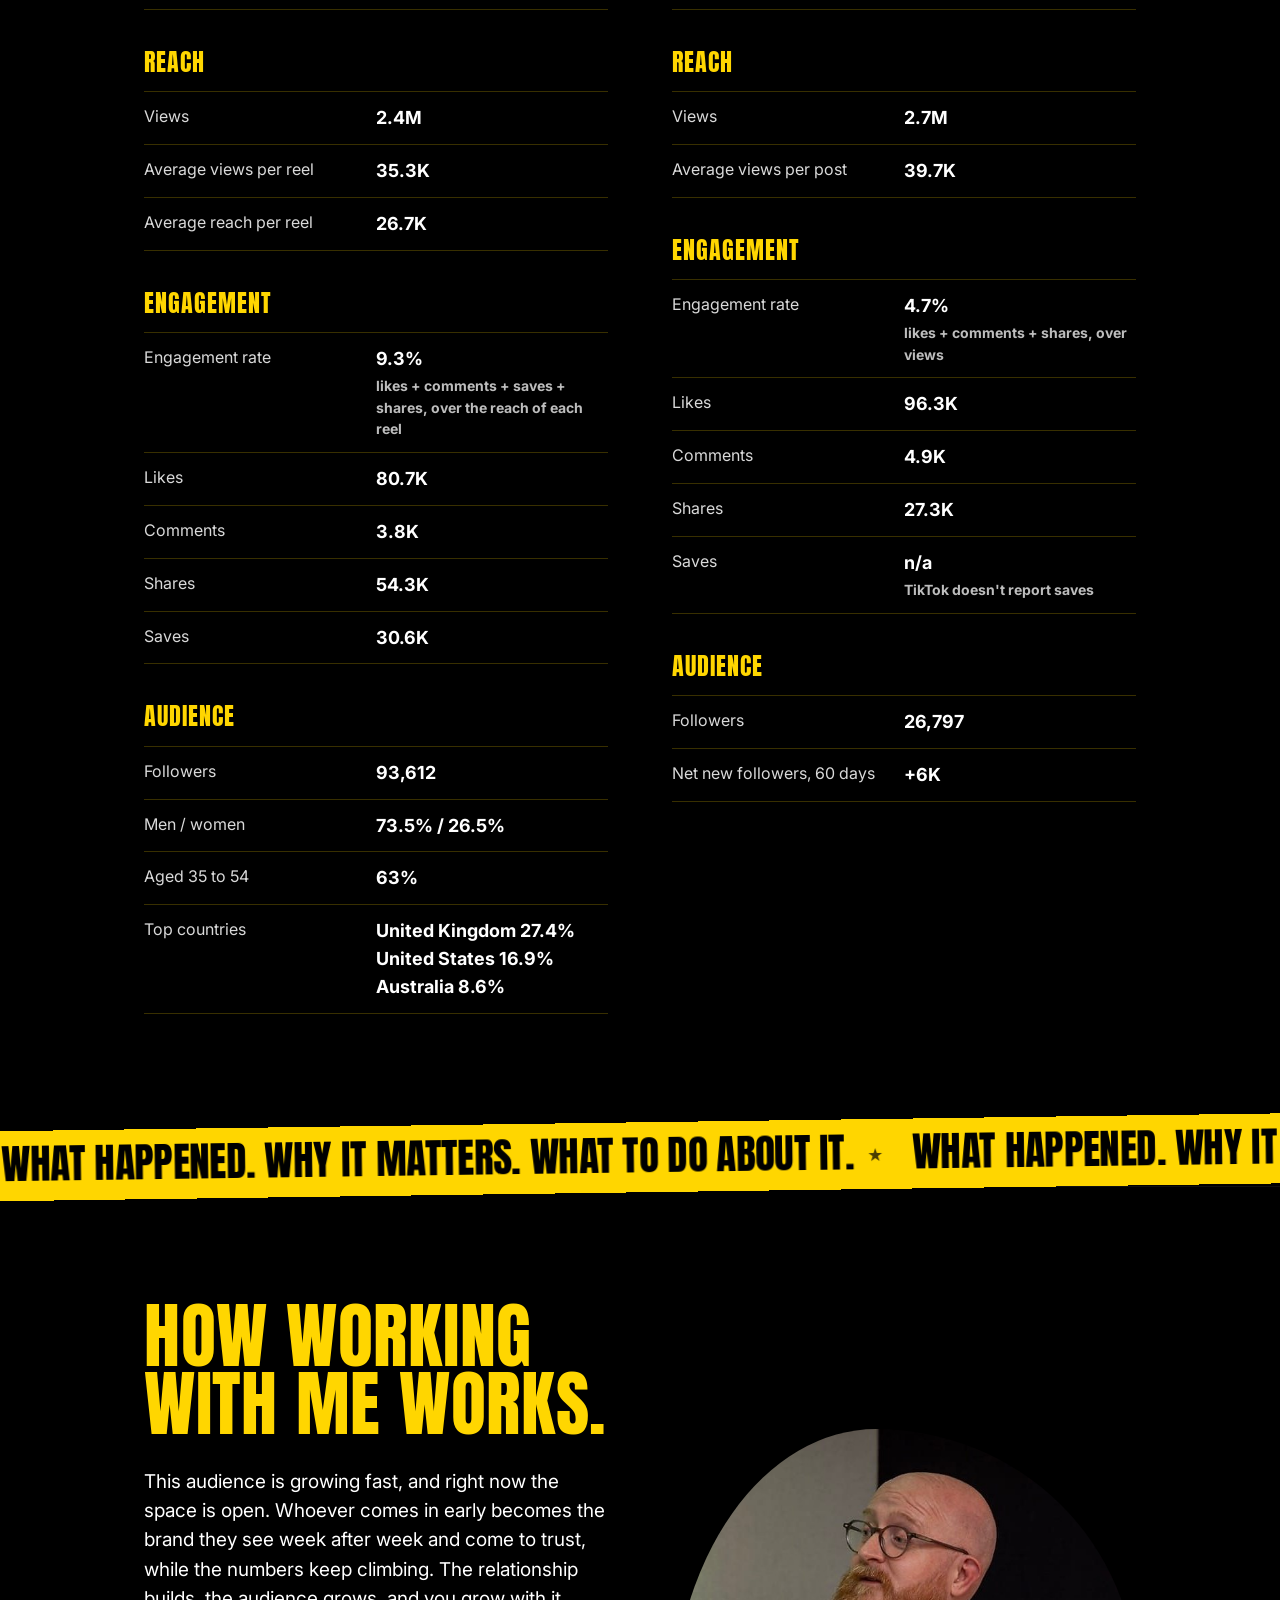
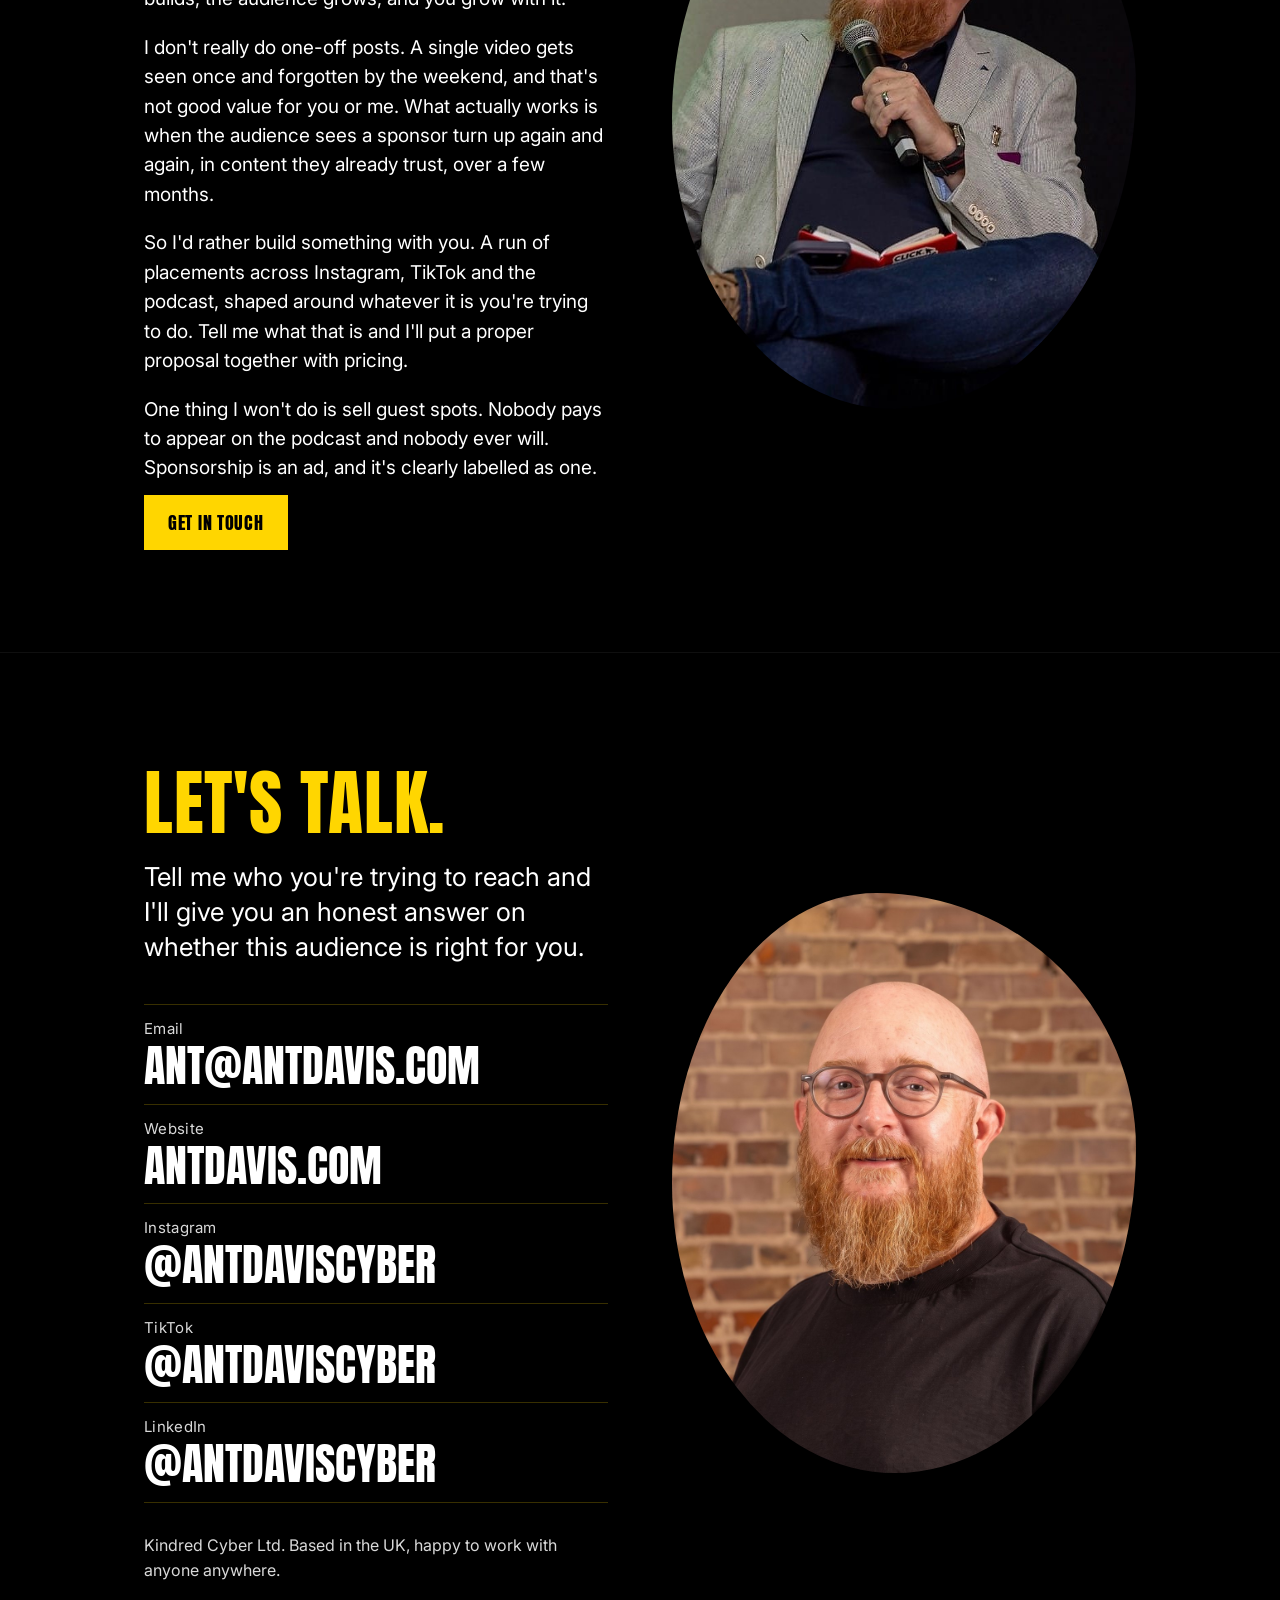
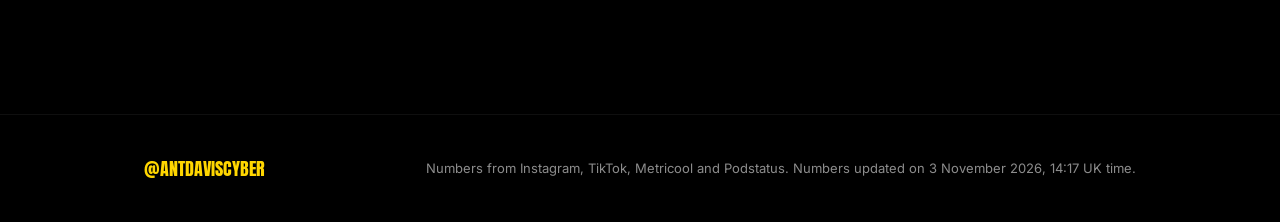
==== commit 2f0b190a: "Insert reach map image in clients section Added a reach map image to showcase presentation locations" ====
--- a/index.html
+++ b/index.html
@@ -317,6 +317,7 @@
 .clients .chips li{border:2px solid var(--yellow);color:var(--white);font-family:var(--display);text-transform:uppercase;letter-spacing:.04em;font-size:clamp(16px,1.7vw,20px);padding:9px 16px;line-height:1}
 .clients .where{margin-top:26px;font-size:18px;max-width:64ch}
 .clients .where b{color:var(--yellow);font-weight:700}
+.reach-map{width:100%;margin:26px 0 6px;border-radius:12px;display:block}
 .clients .book{margin-top:22px;font-size:18px}
 
 
@@ -580,6 +581,7 @@
       <h3>Companies I have worked with include</h3>
       <ul class="chips" id="client-list"></ul>
       <p class="where">I have presented to audiences in <b id="client-countries"></b>.</p>
+      <img class="reach-map" src="images/reach-map.png" alt="Map of the countries where Ant Davis has presented: the UK, the USA, Finland, Sweden, Germany, France, the Netherlands, India and Malaysia" loading="lazy" onerror="this.remove()">
       <p class="book">Want me at your event? <a href="#talk">Get in touch to book me to speak.</a></p>
     </div>
 
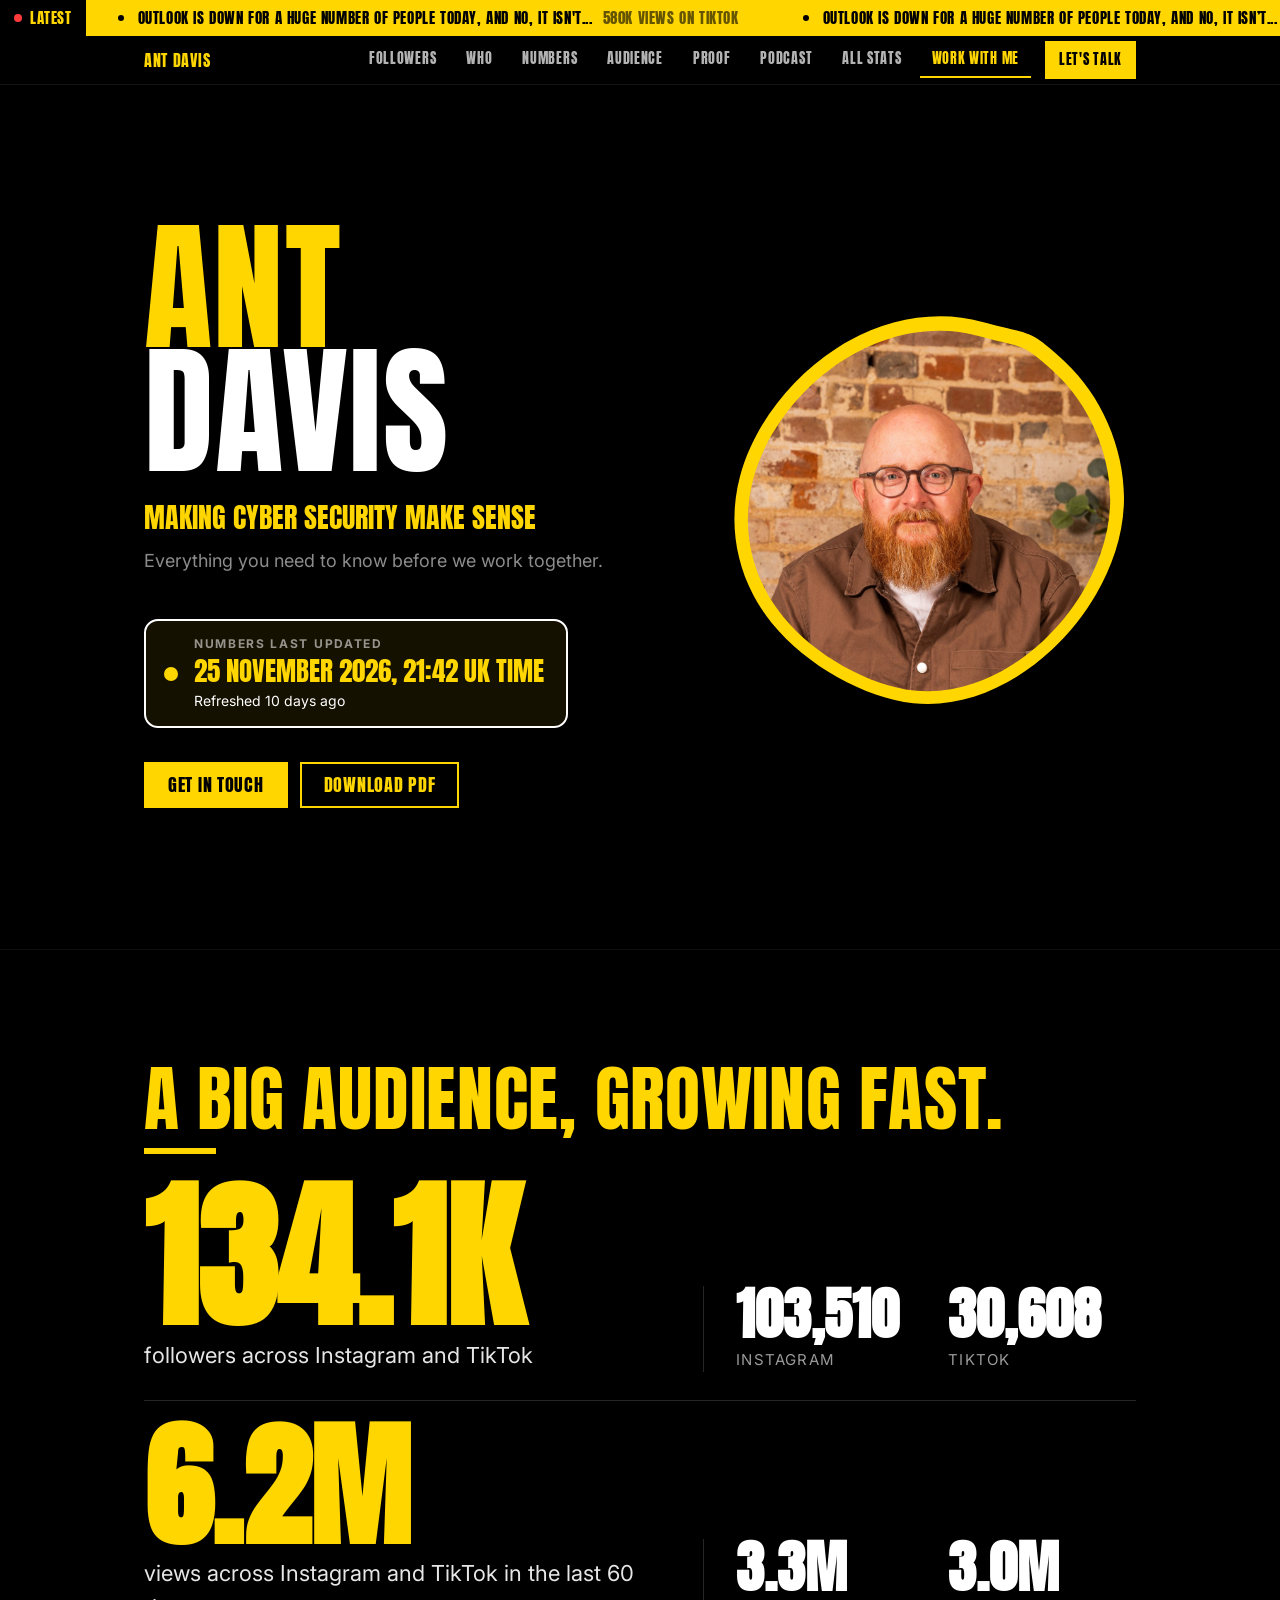
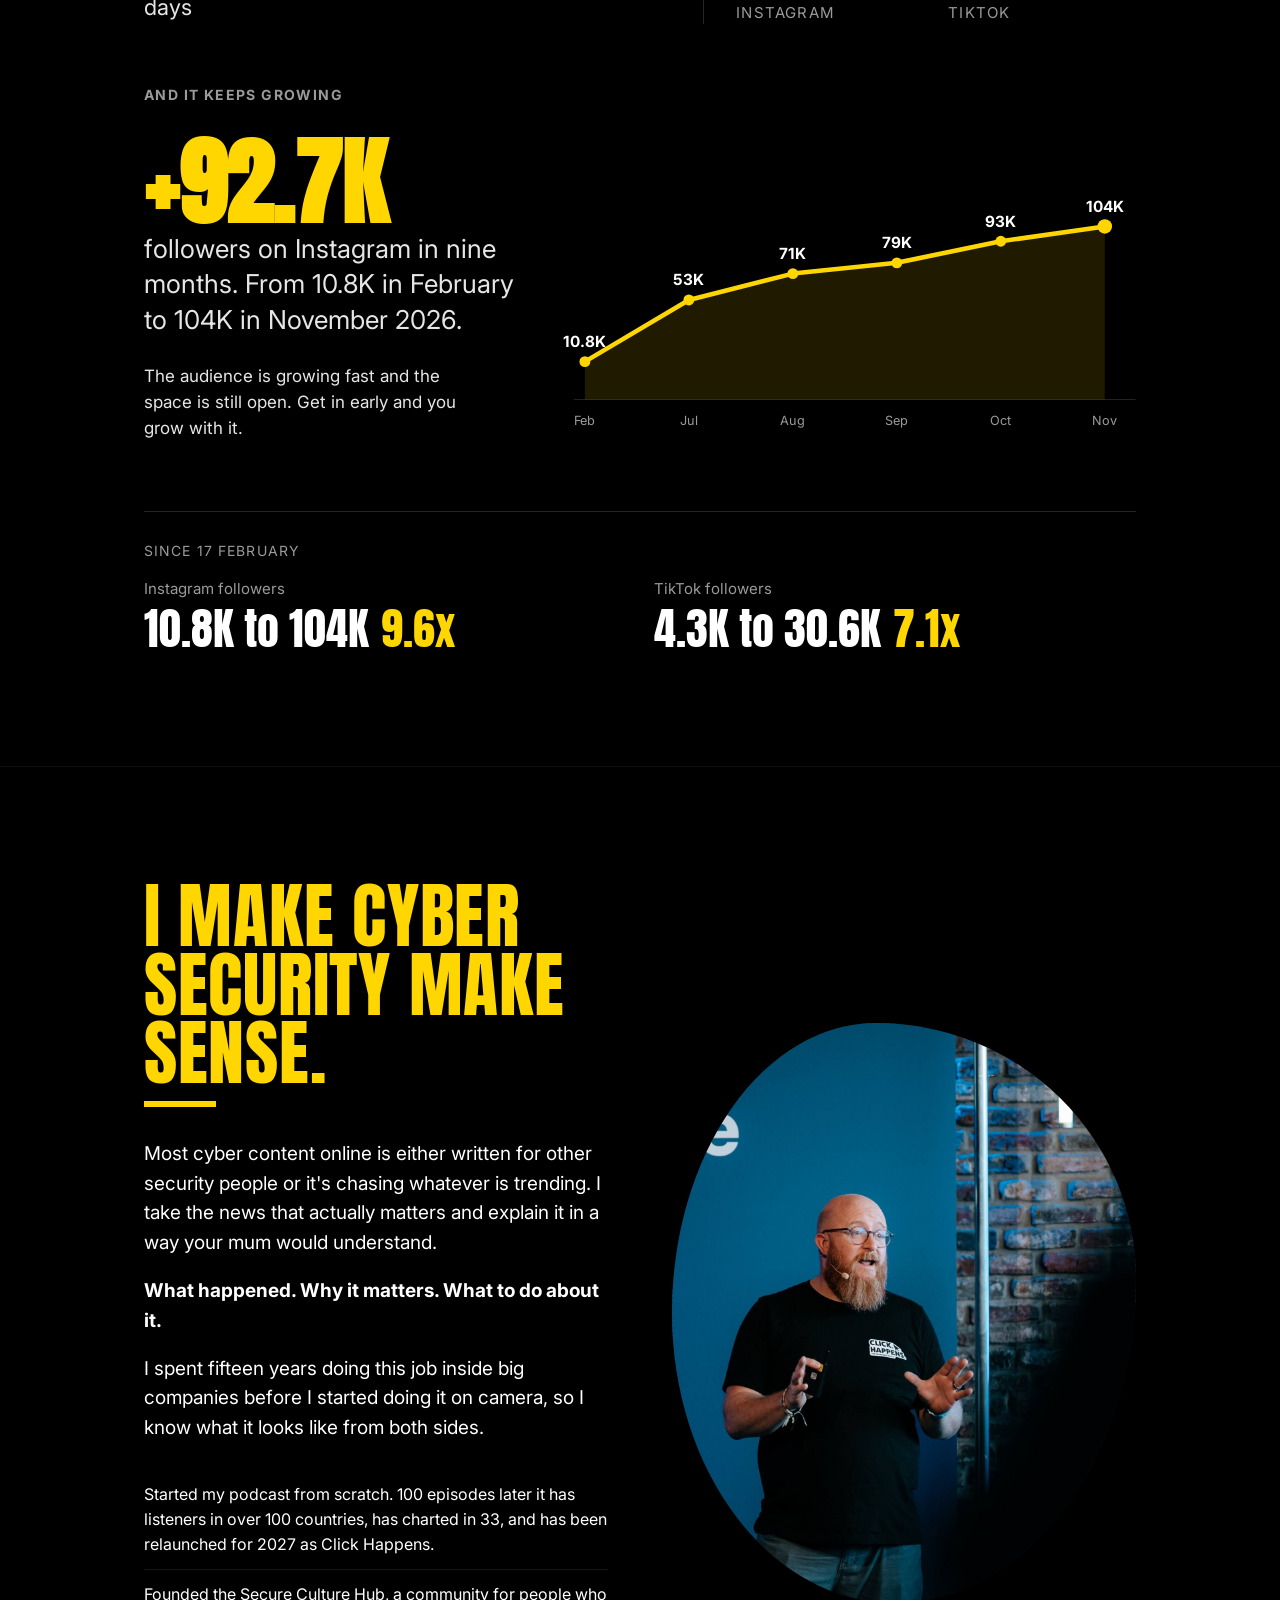
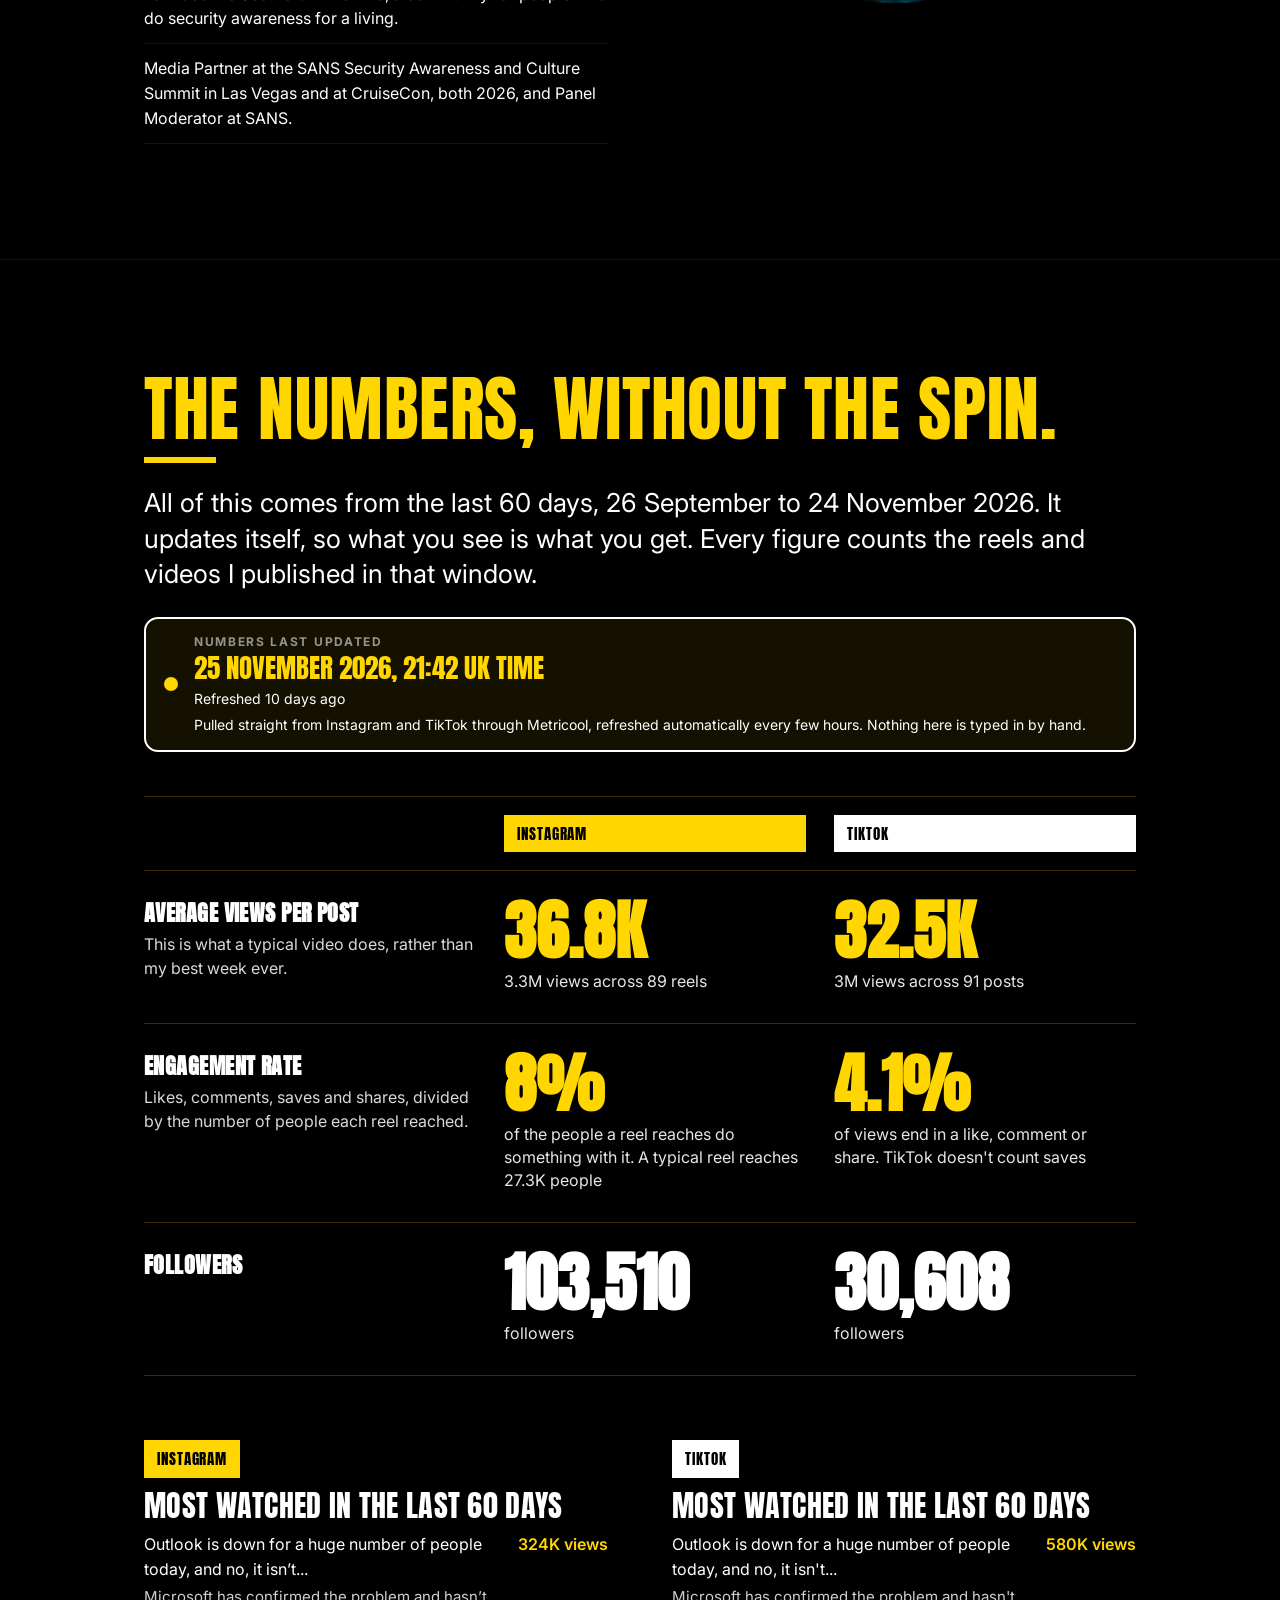
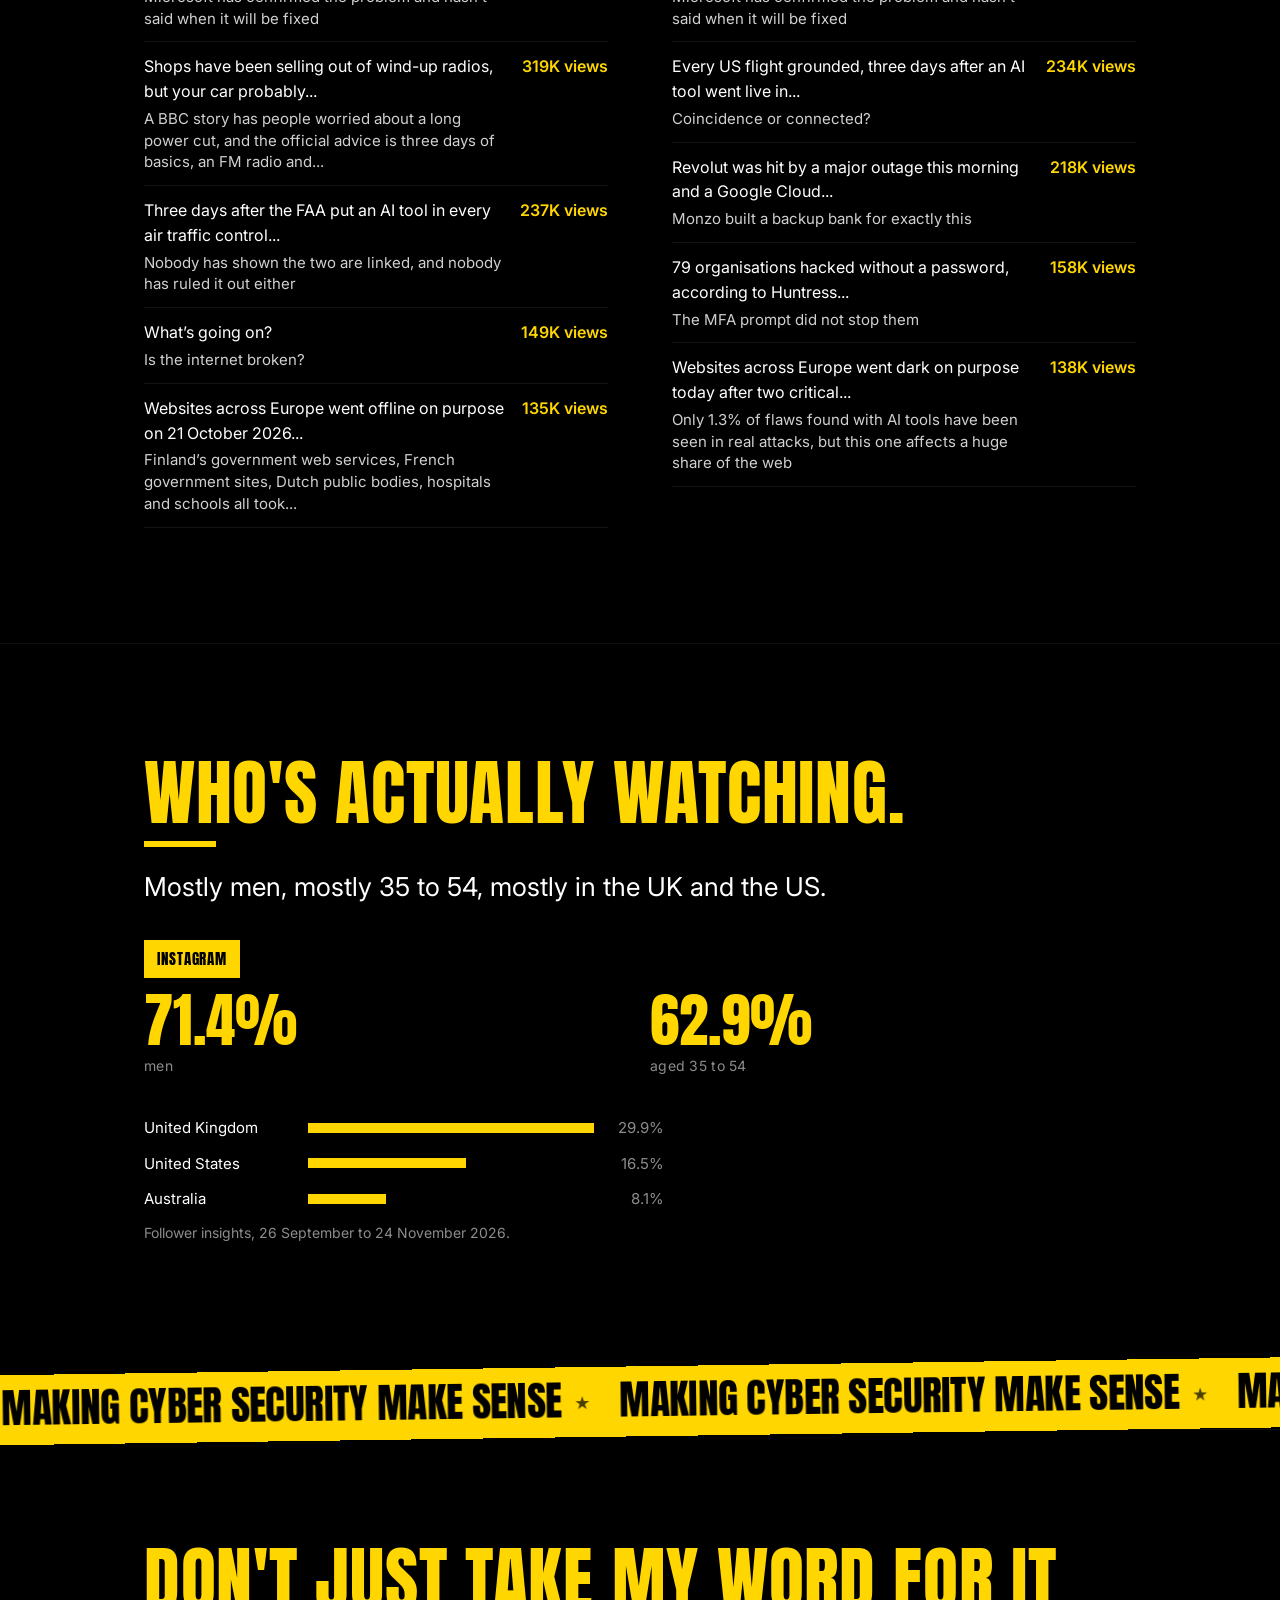
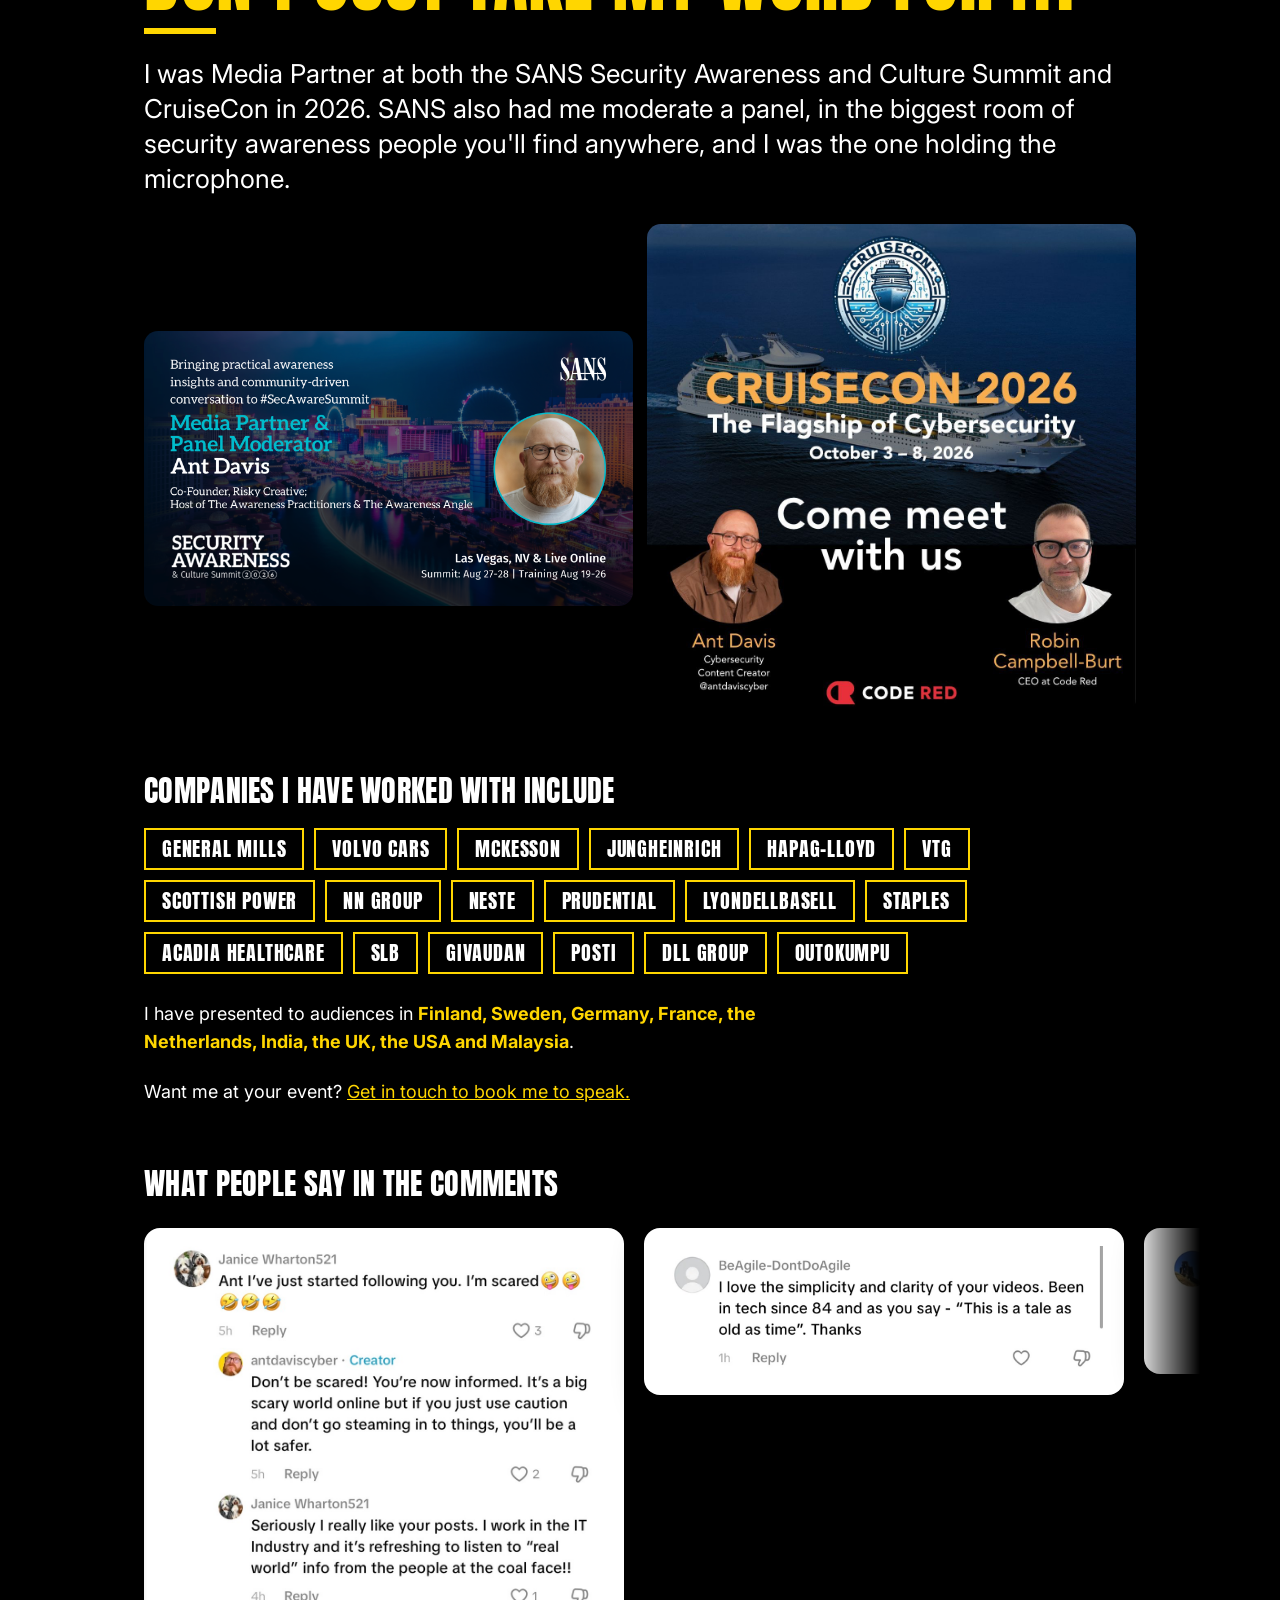
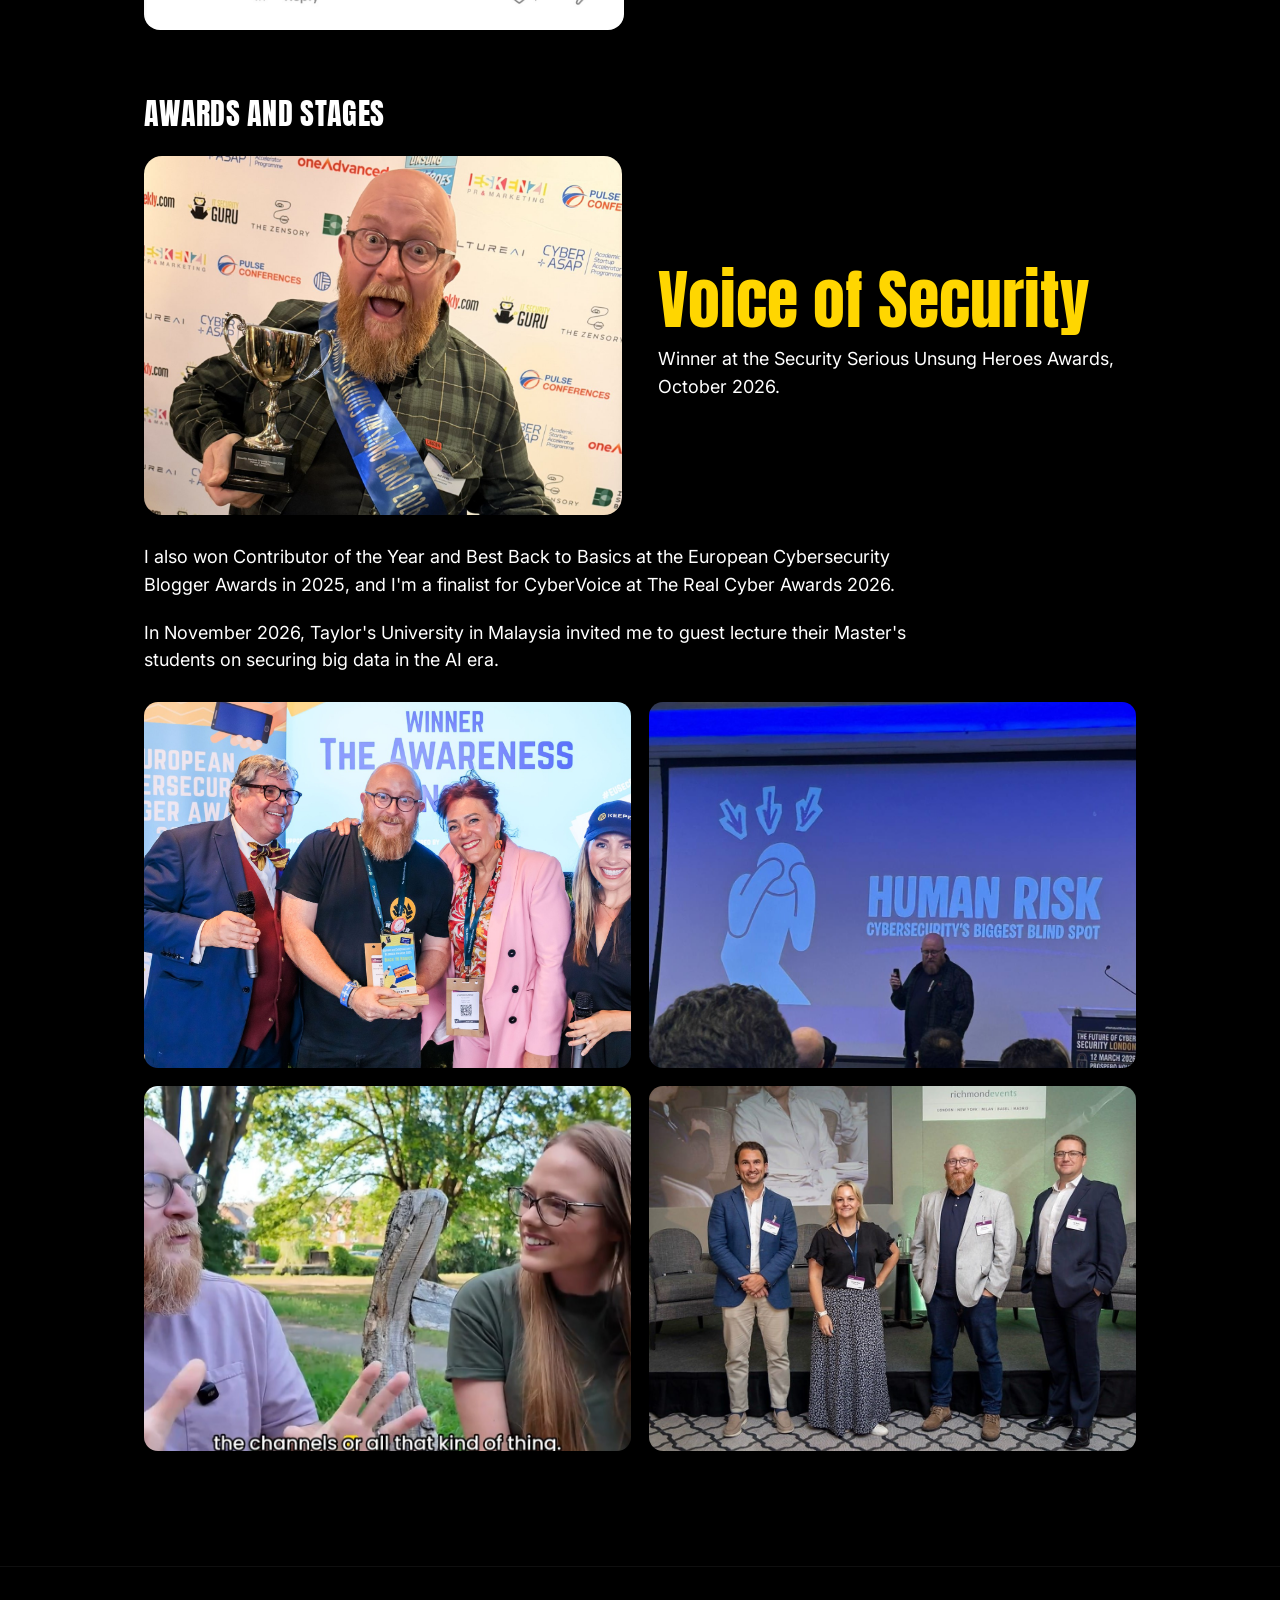
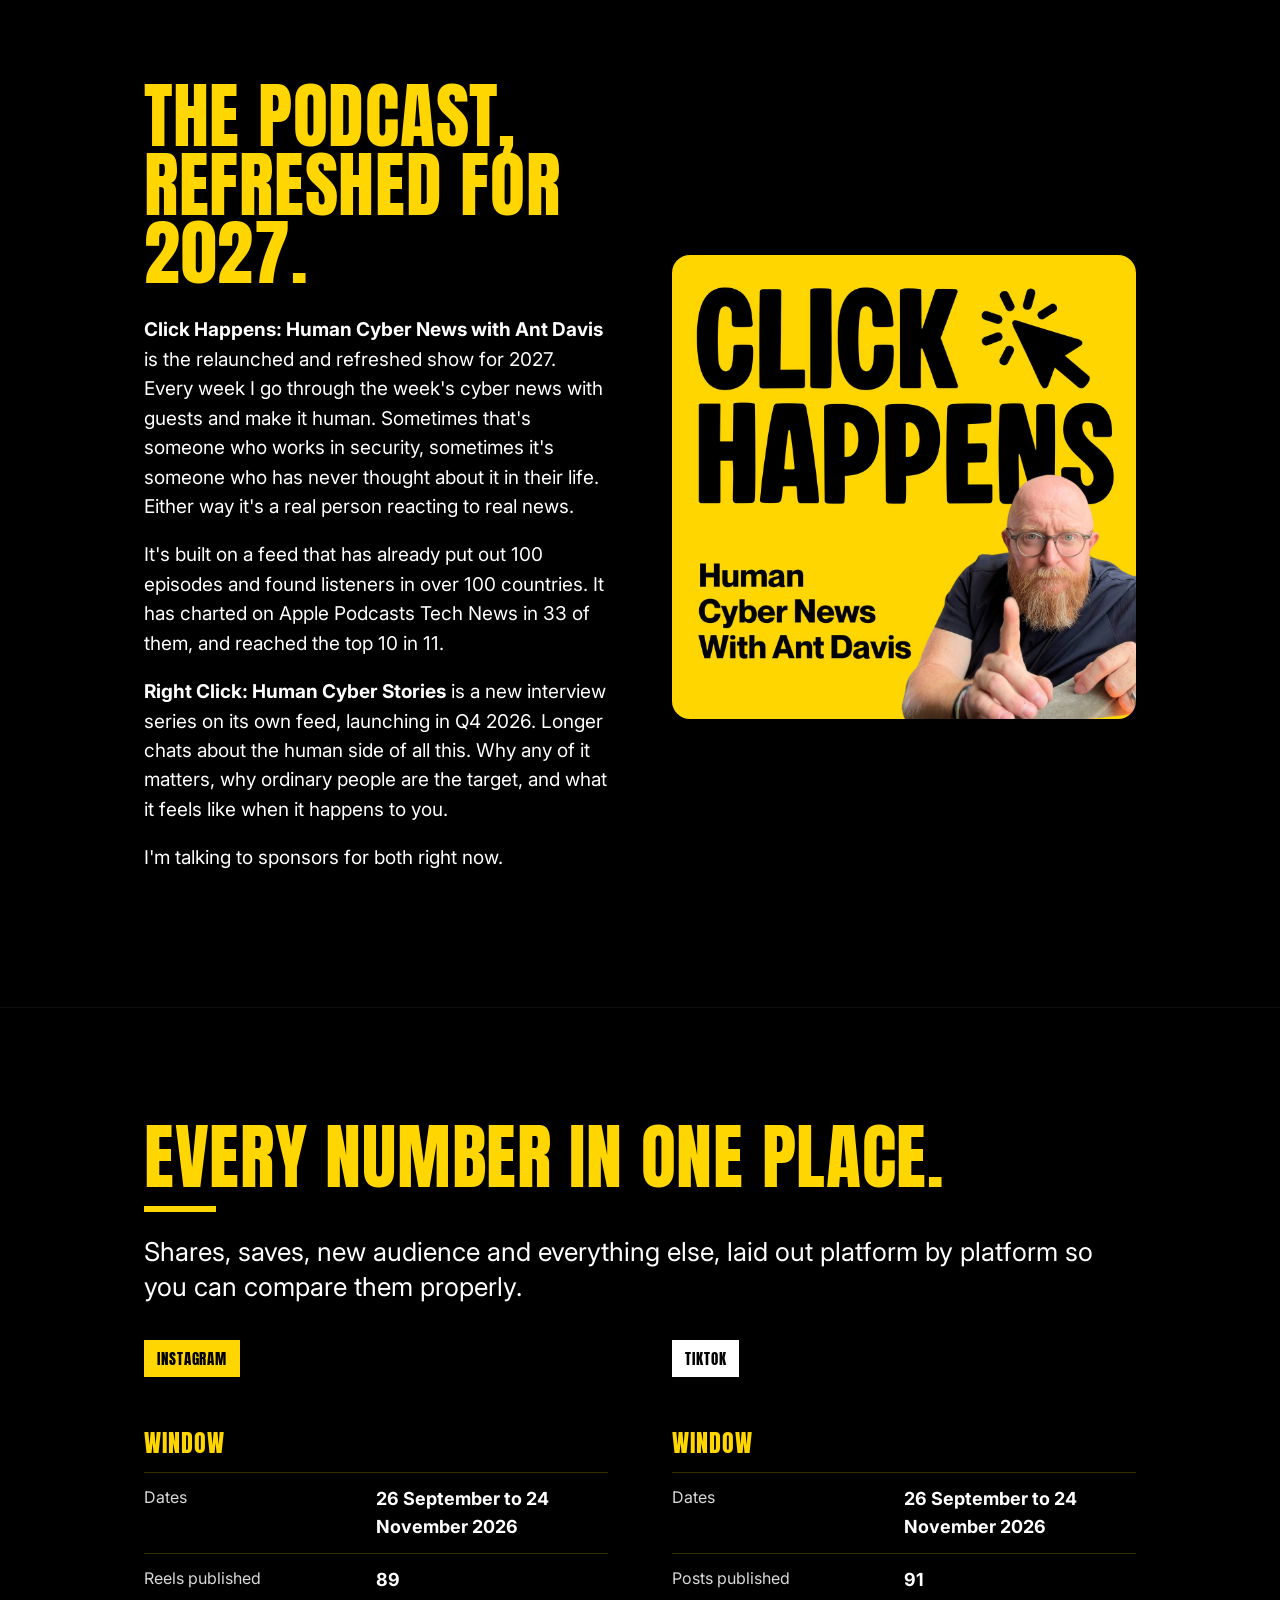
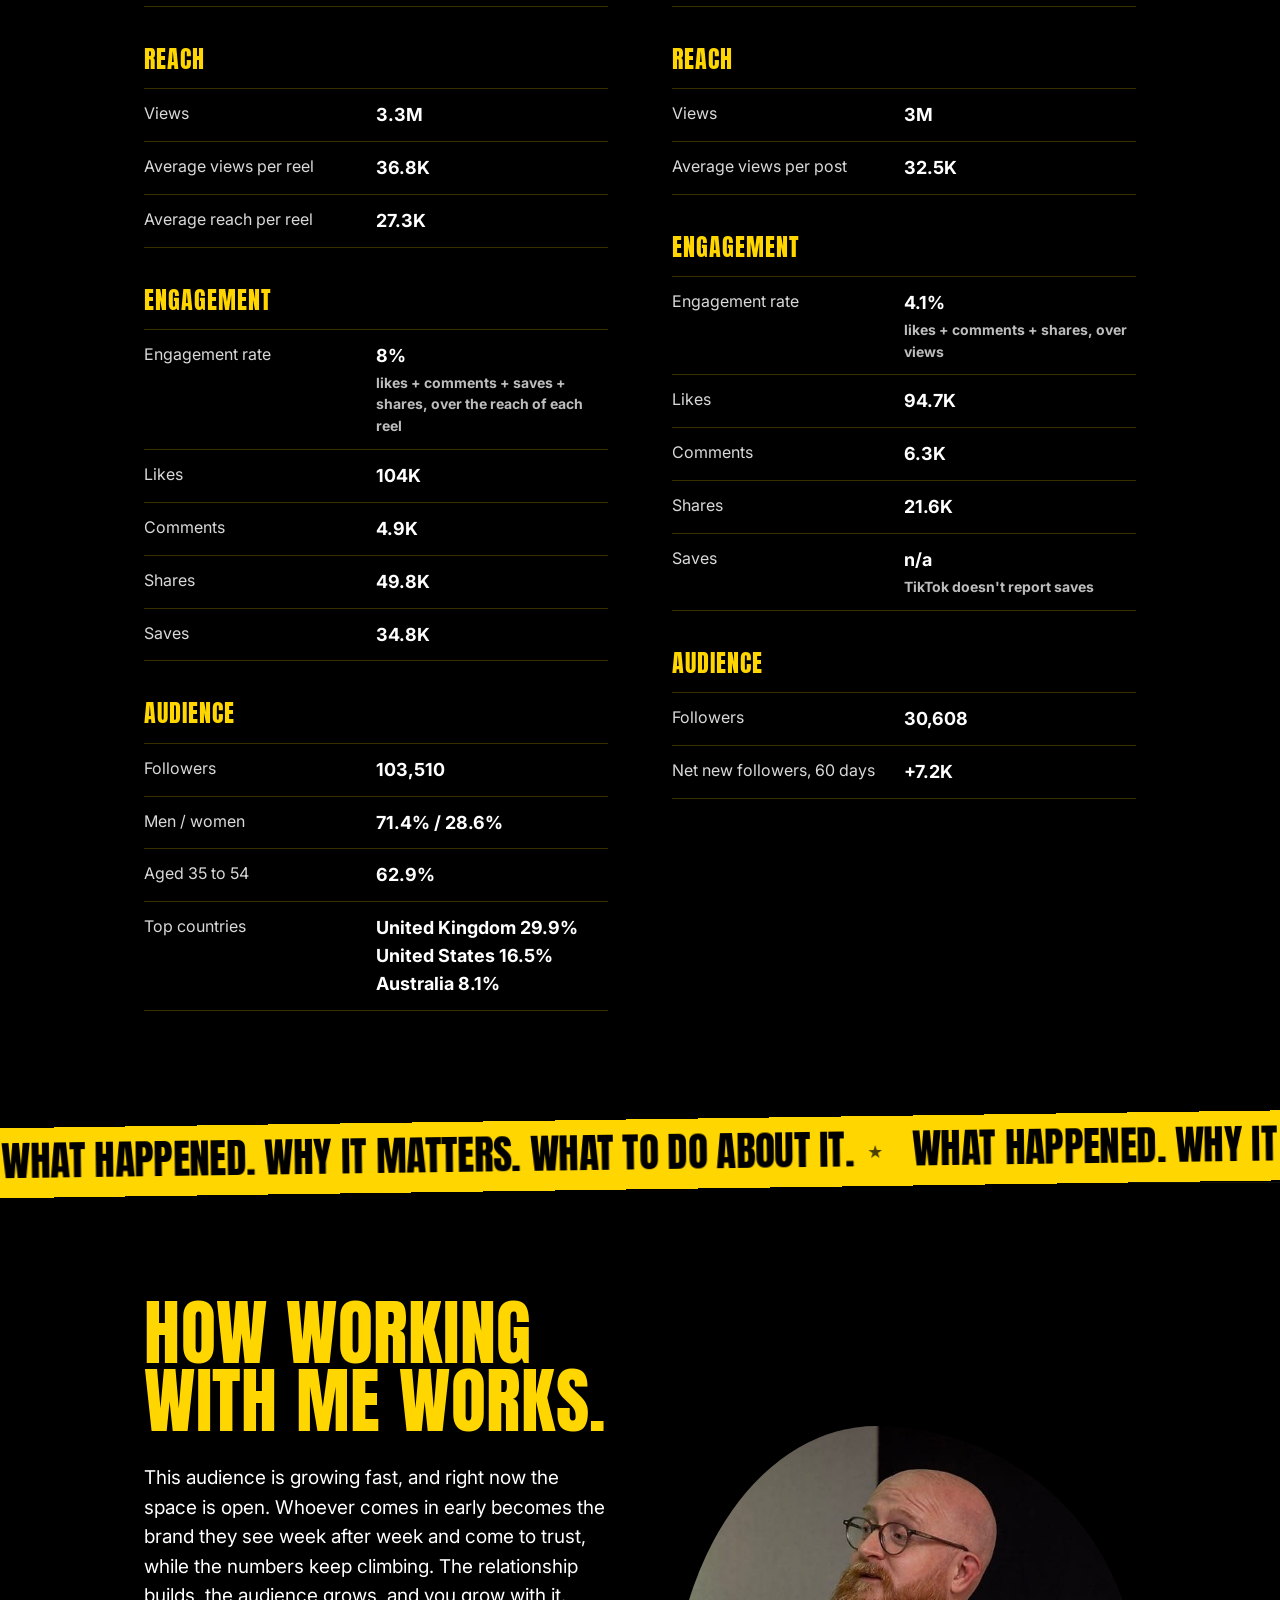
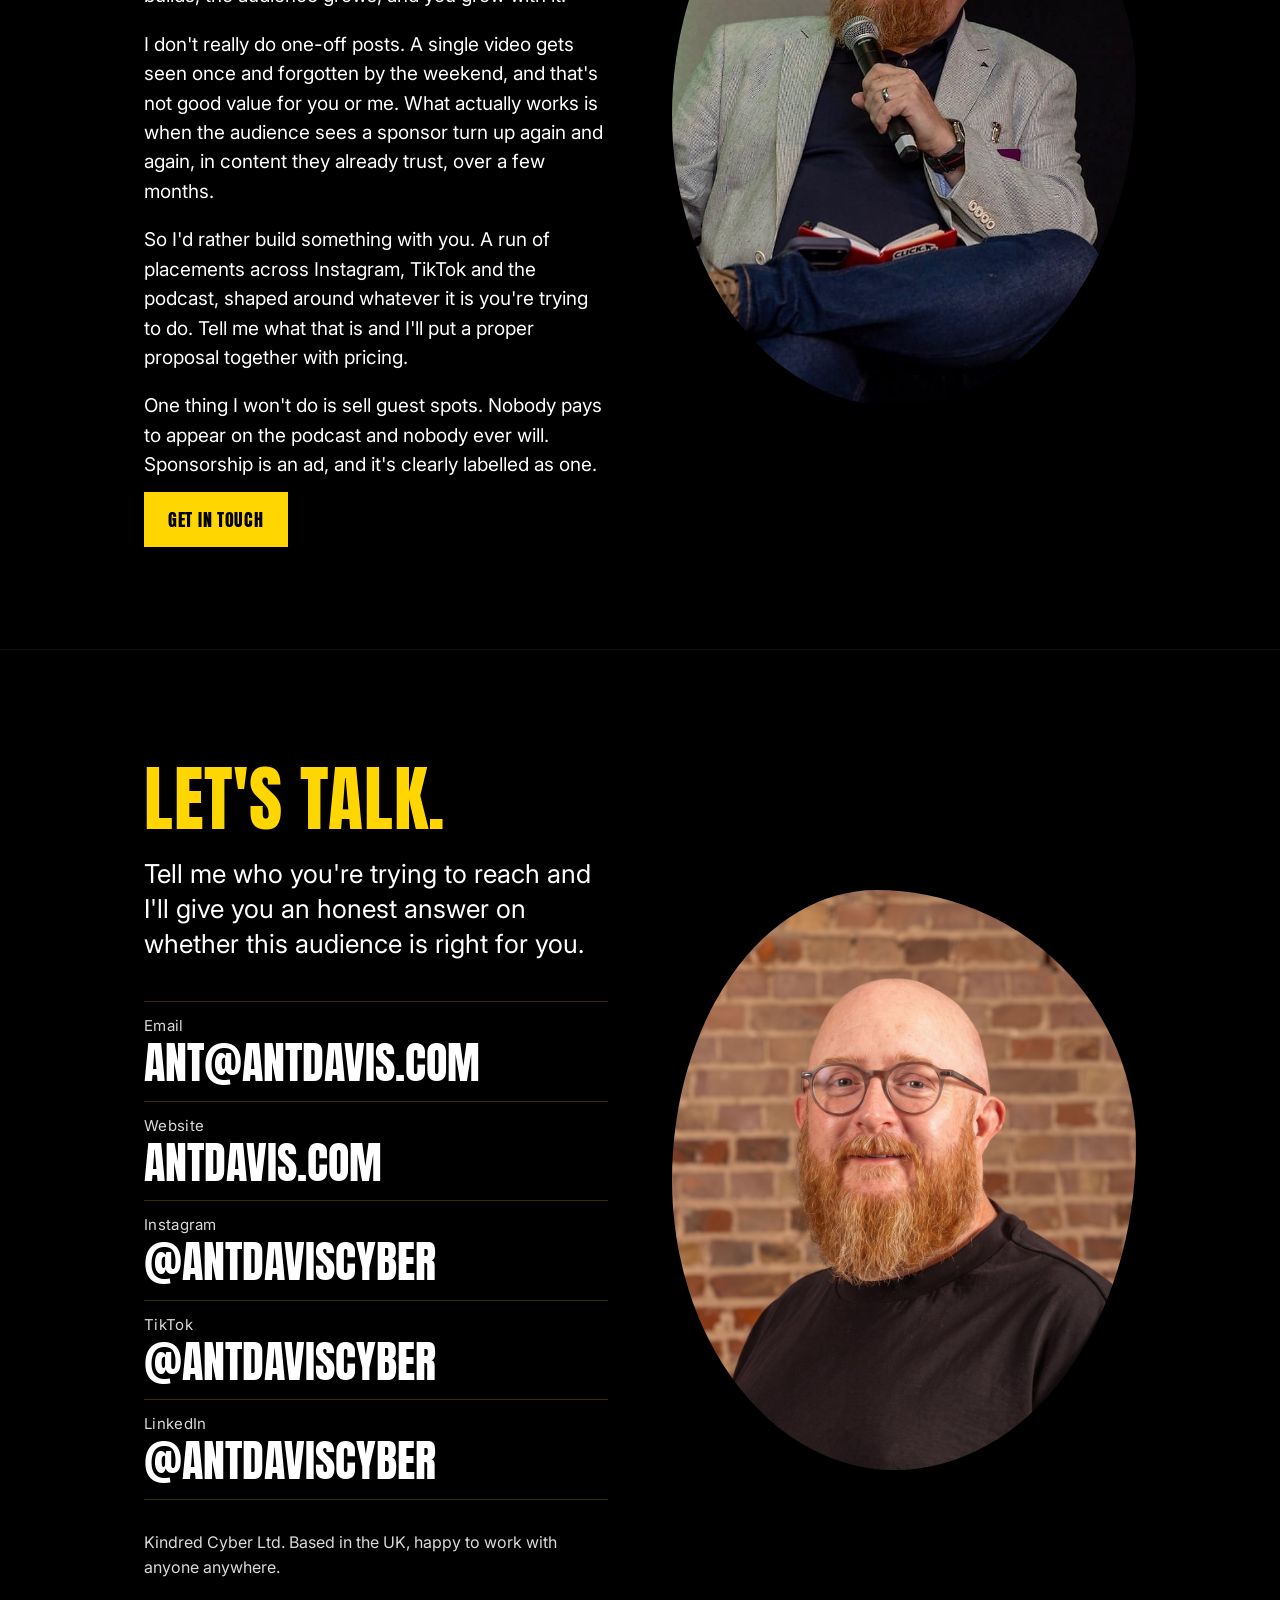
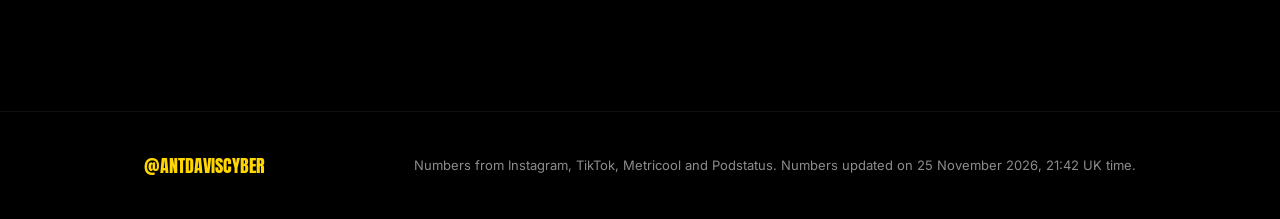
==== commit 73c97044: "Simplify x-axis calculation in chart rendering" ====
--- a/index.html
+++ b/index.html
@@ -788,7 +788,7 @@
       const pts=g.points, n=pts.length, W=620, H=300, padL=12, padR=34, padT=42, padB=40;
       // space points by date when every point has one, otherwise evenly
       const ts=pts.map(p=>Date.parse(p.date)), byDate=n>1&&ts.every(t=>!isNaN(t))&&ts[n-1]>ts[0];
-      const xs=i=>padL+(W-padL-padR)*(n>1?(byDate?(ts[i]-ts[0])/(ts[n-1]-ts[0]):i/(n-1)):0);
+      const xs=i=>padL+(W-padL-padR)*(n>1?i/(n-1):0);
       const vals=pts.map(p=>p.followers), mn=Math.min(...vals), mx=Math.max(...vals), sp=Math.max(mx-mn,1);
       const lo=mn-sp*0.28, hi=mx+sp*0.18;
       const ys=v=>padT+(H-padT-padB)*(1-(v-lo)/(hi-lo));
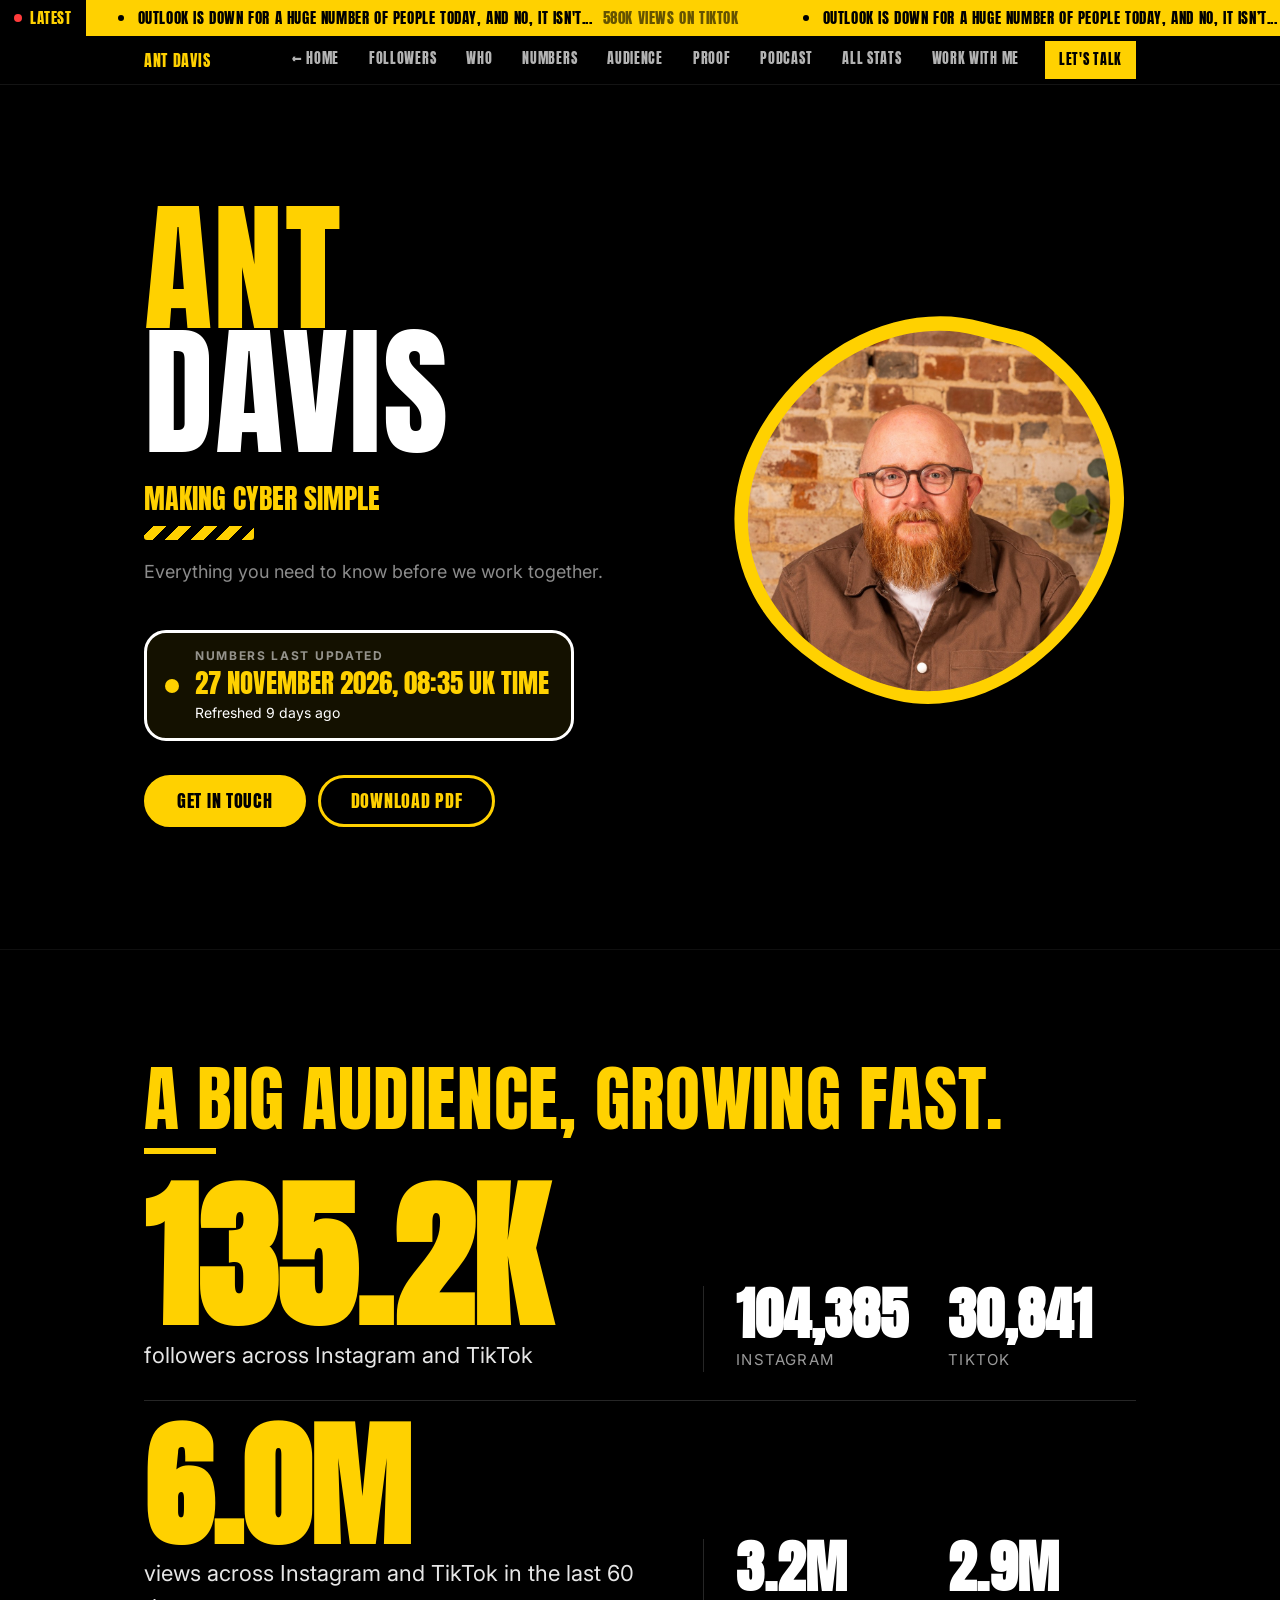
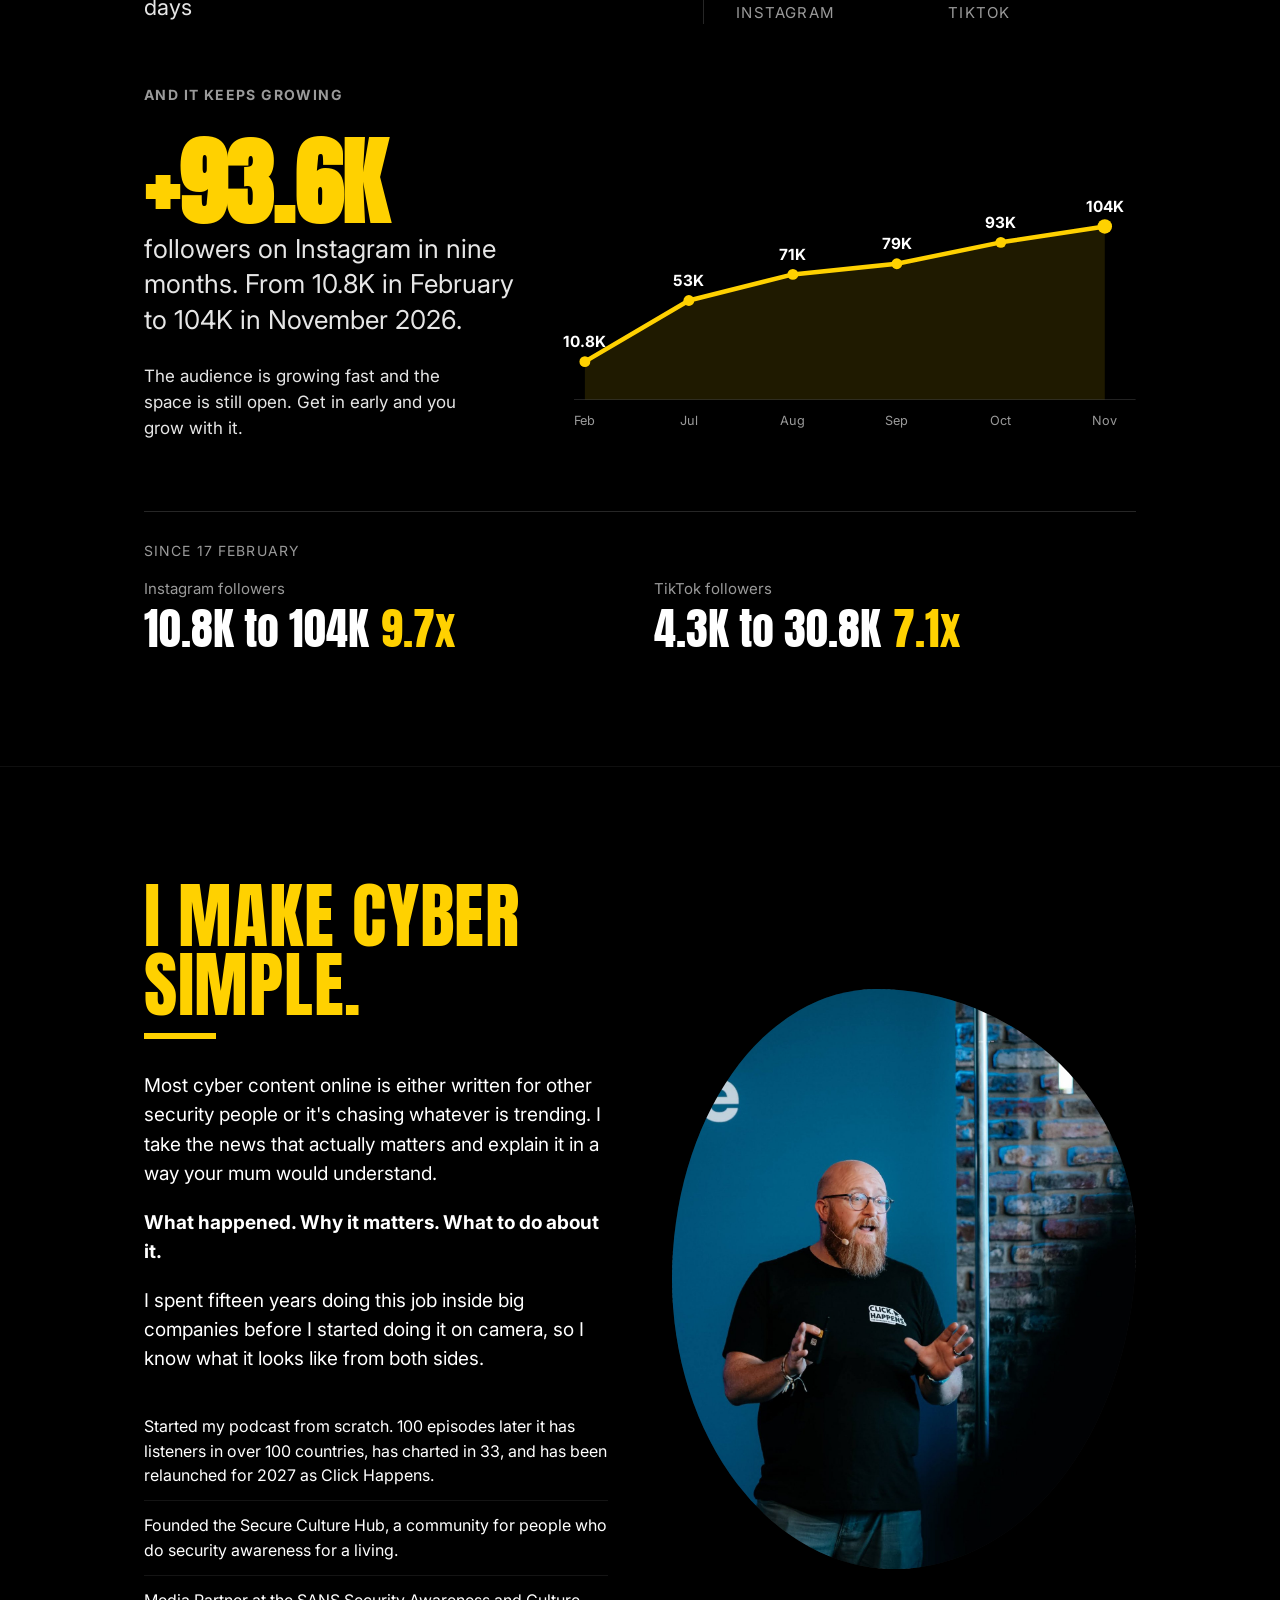
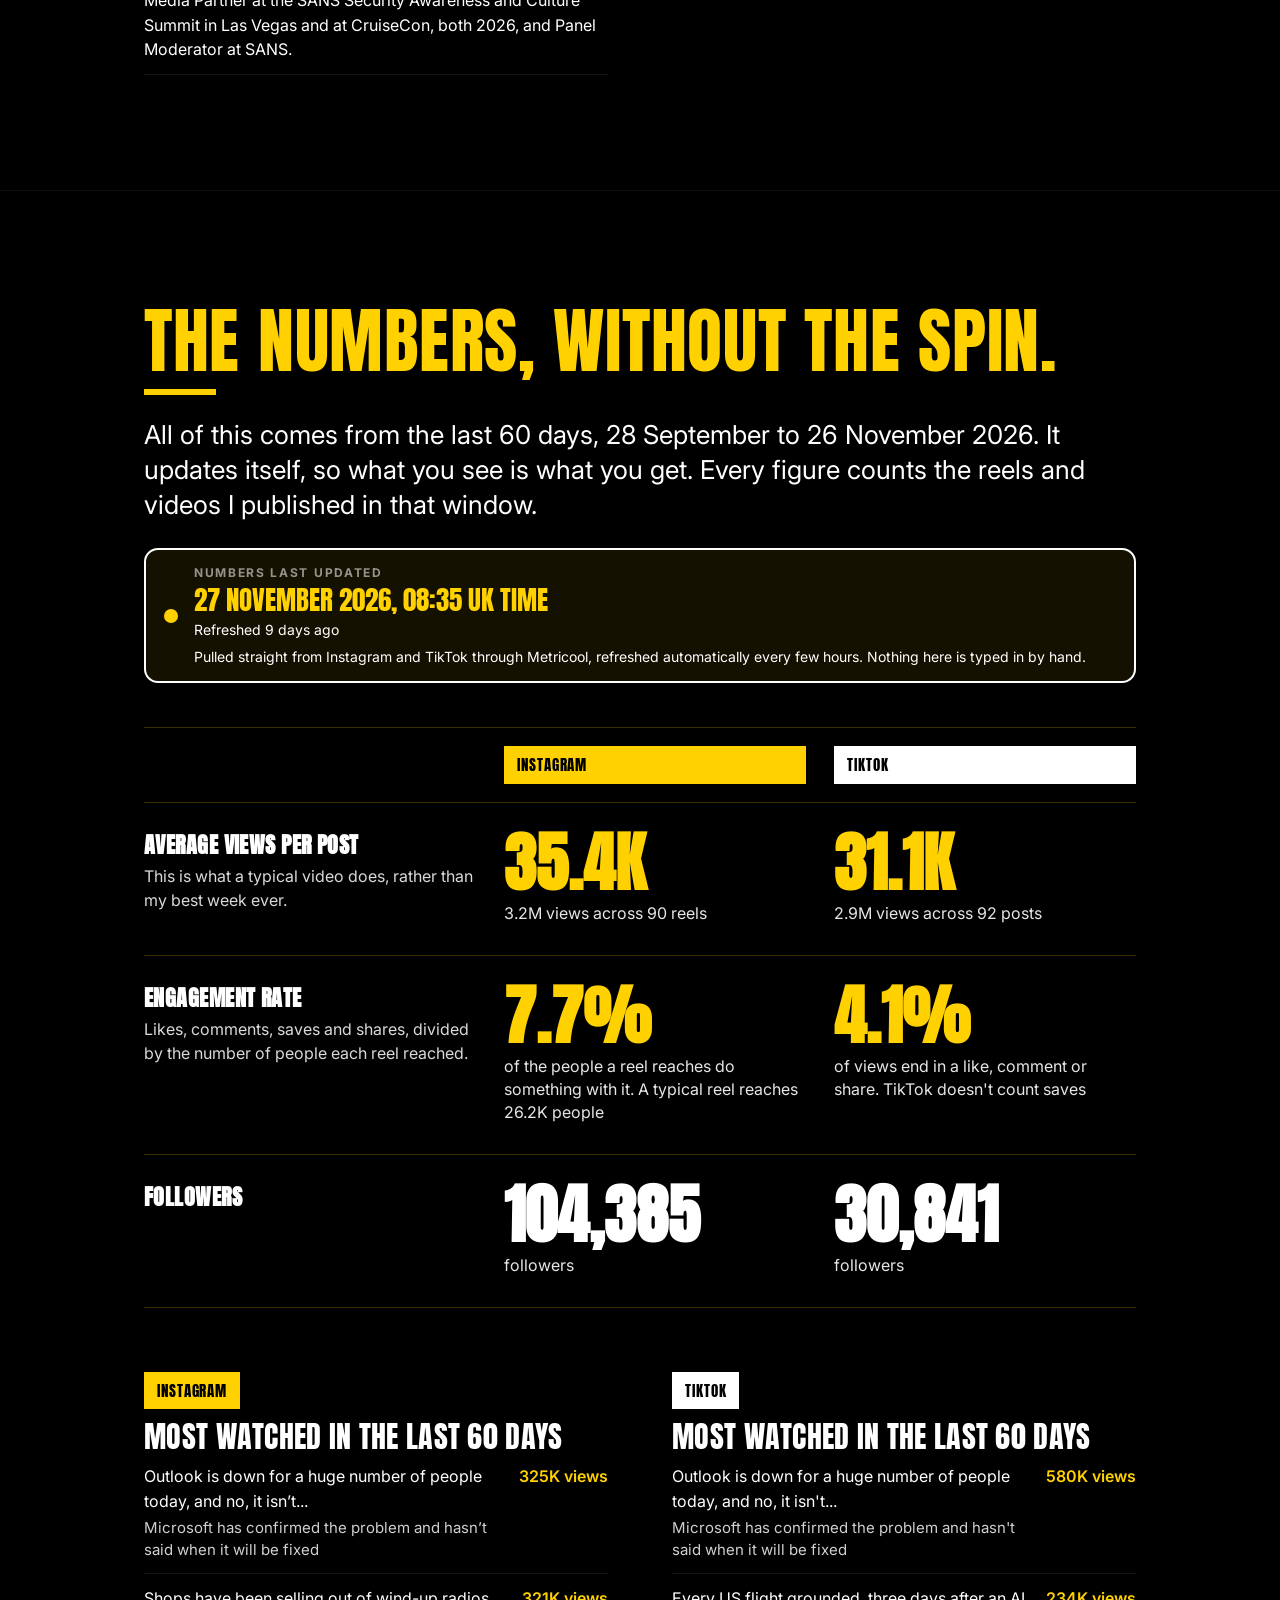
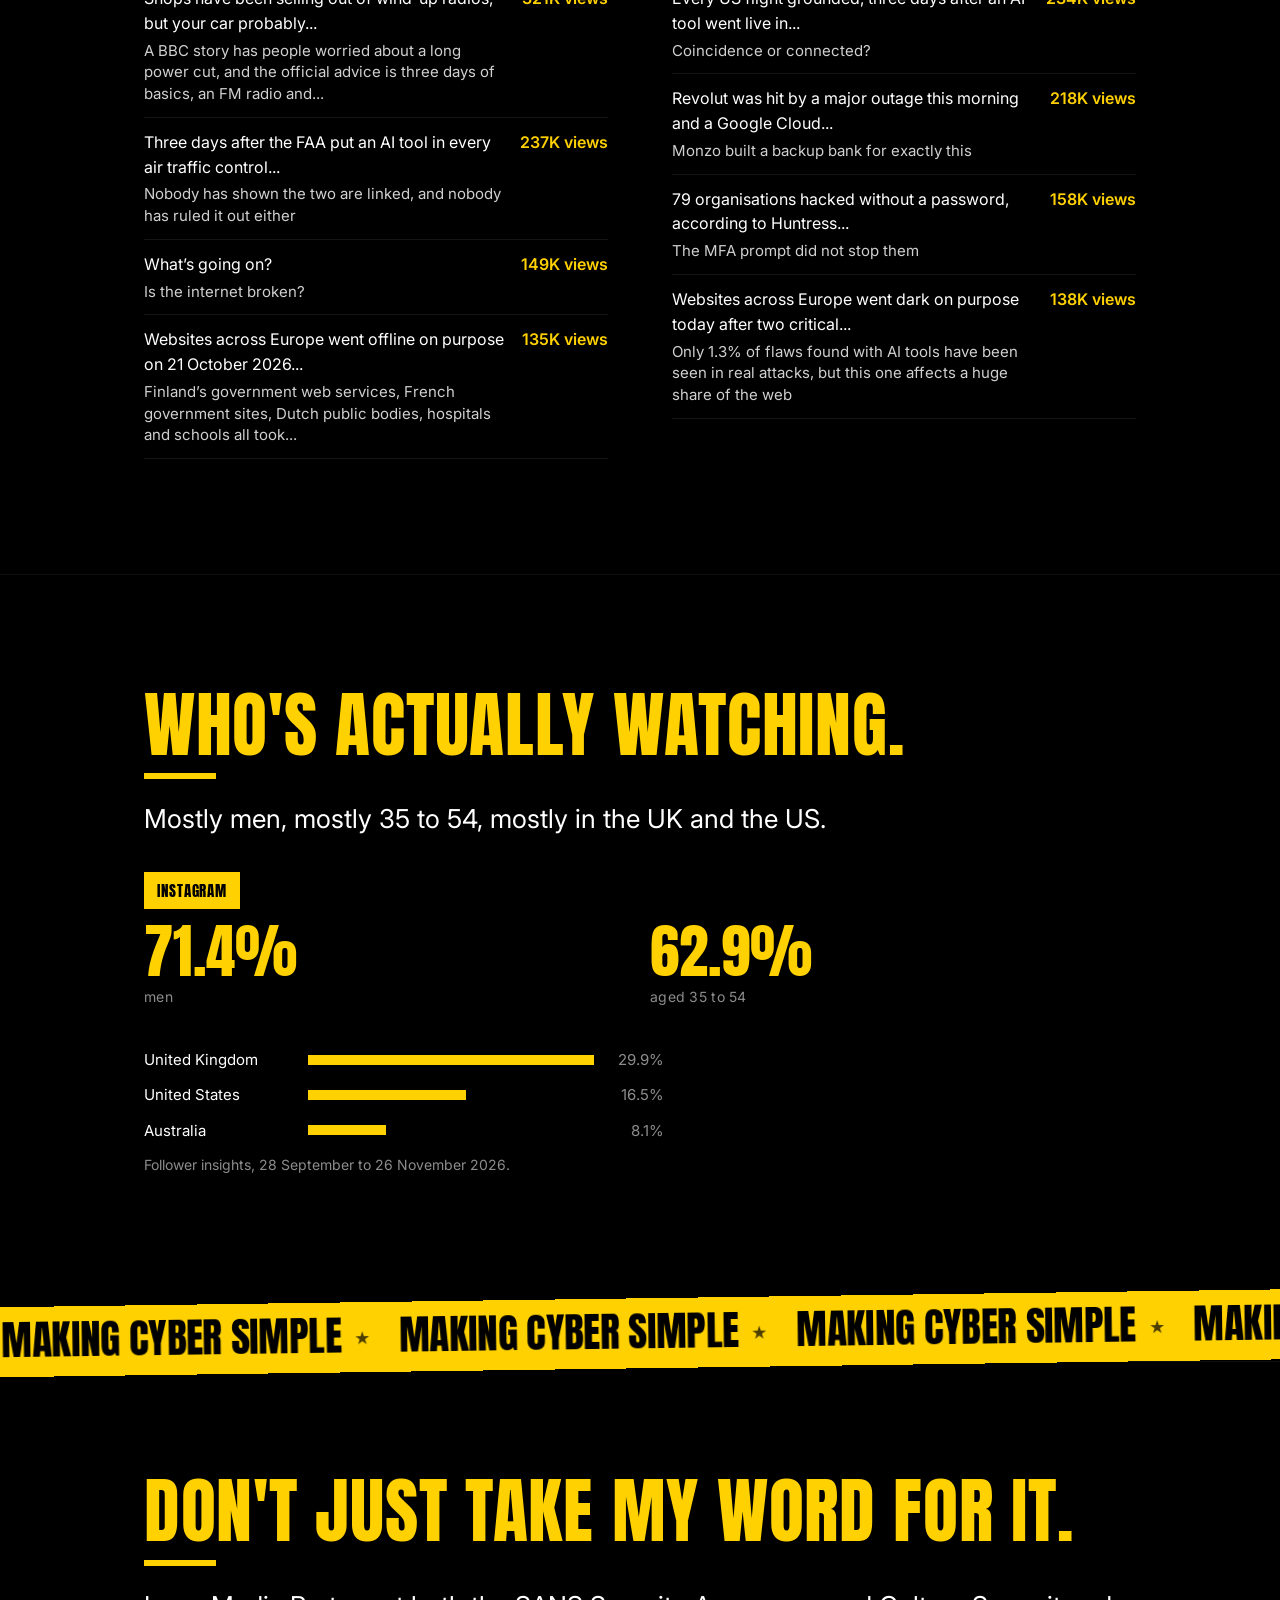
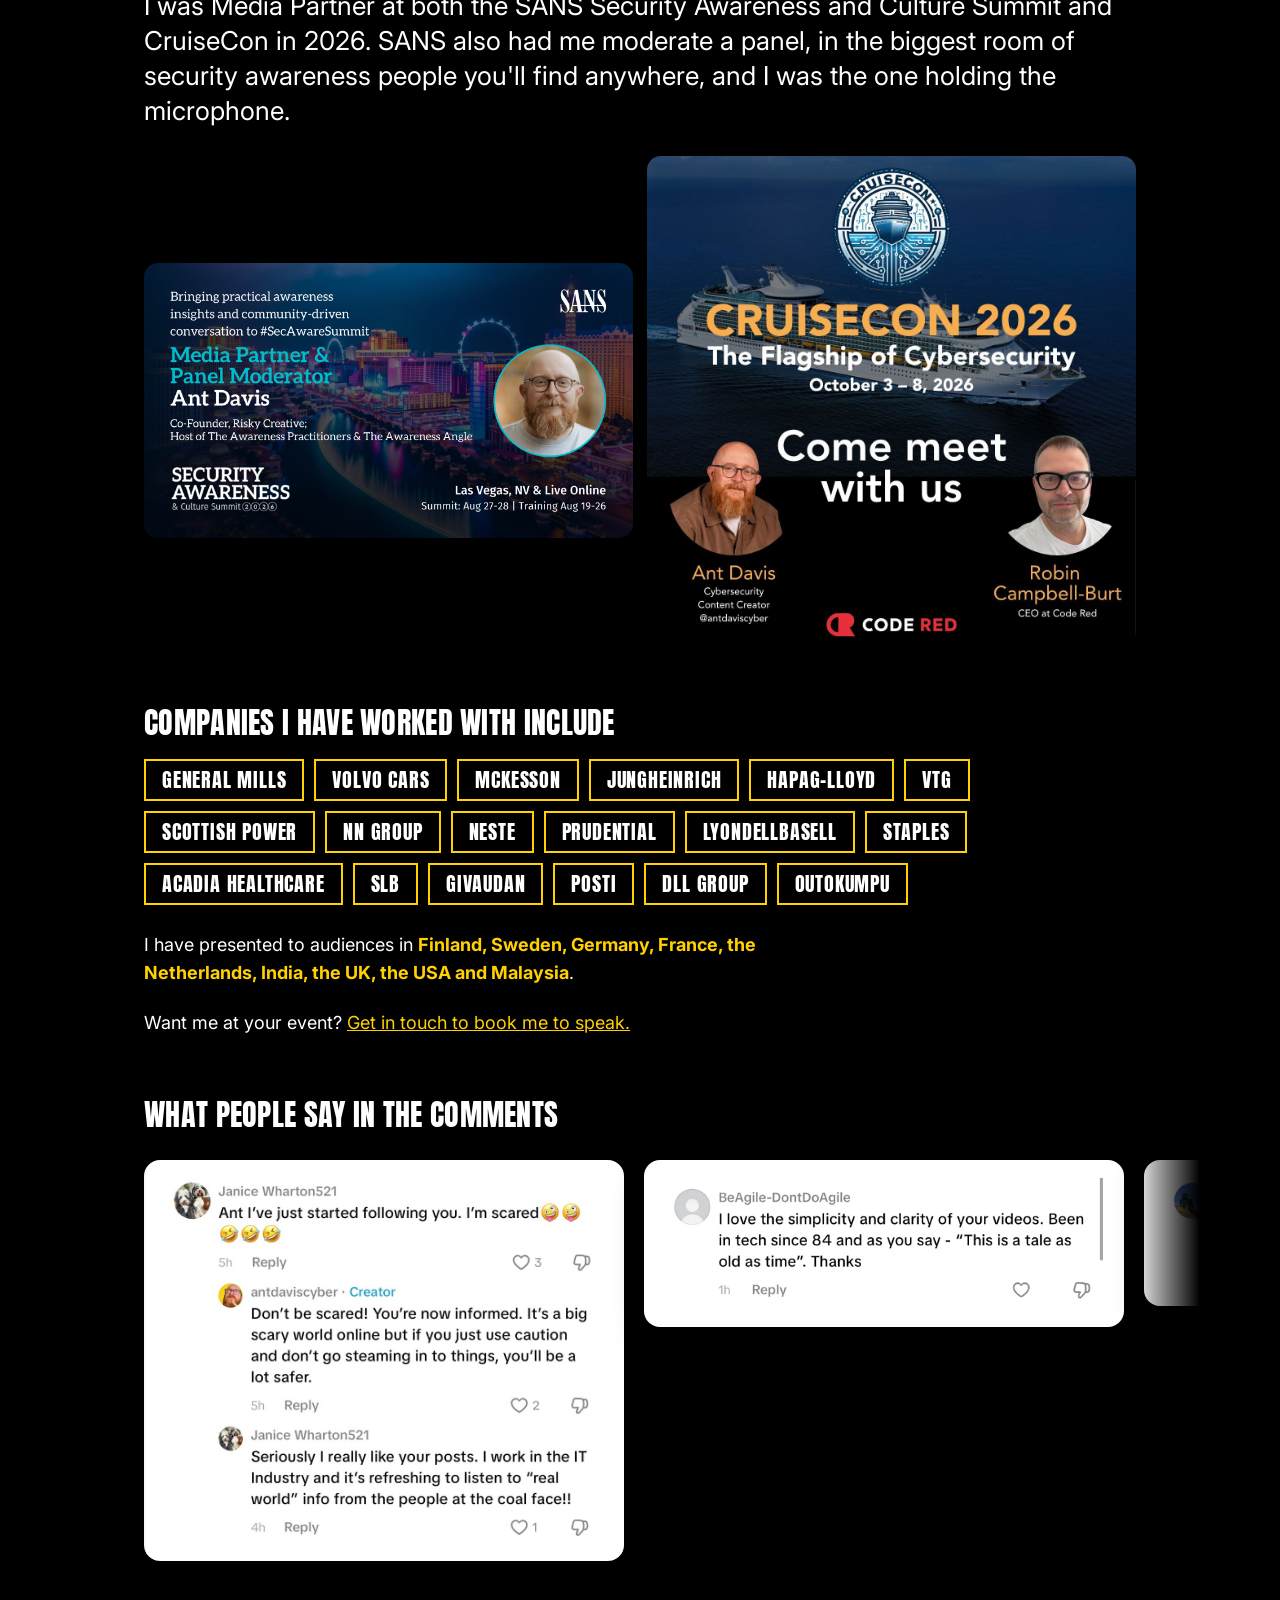
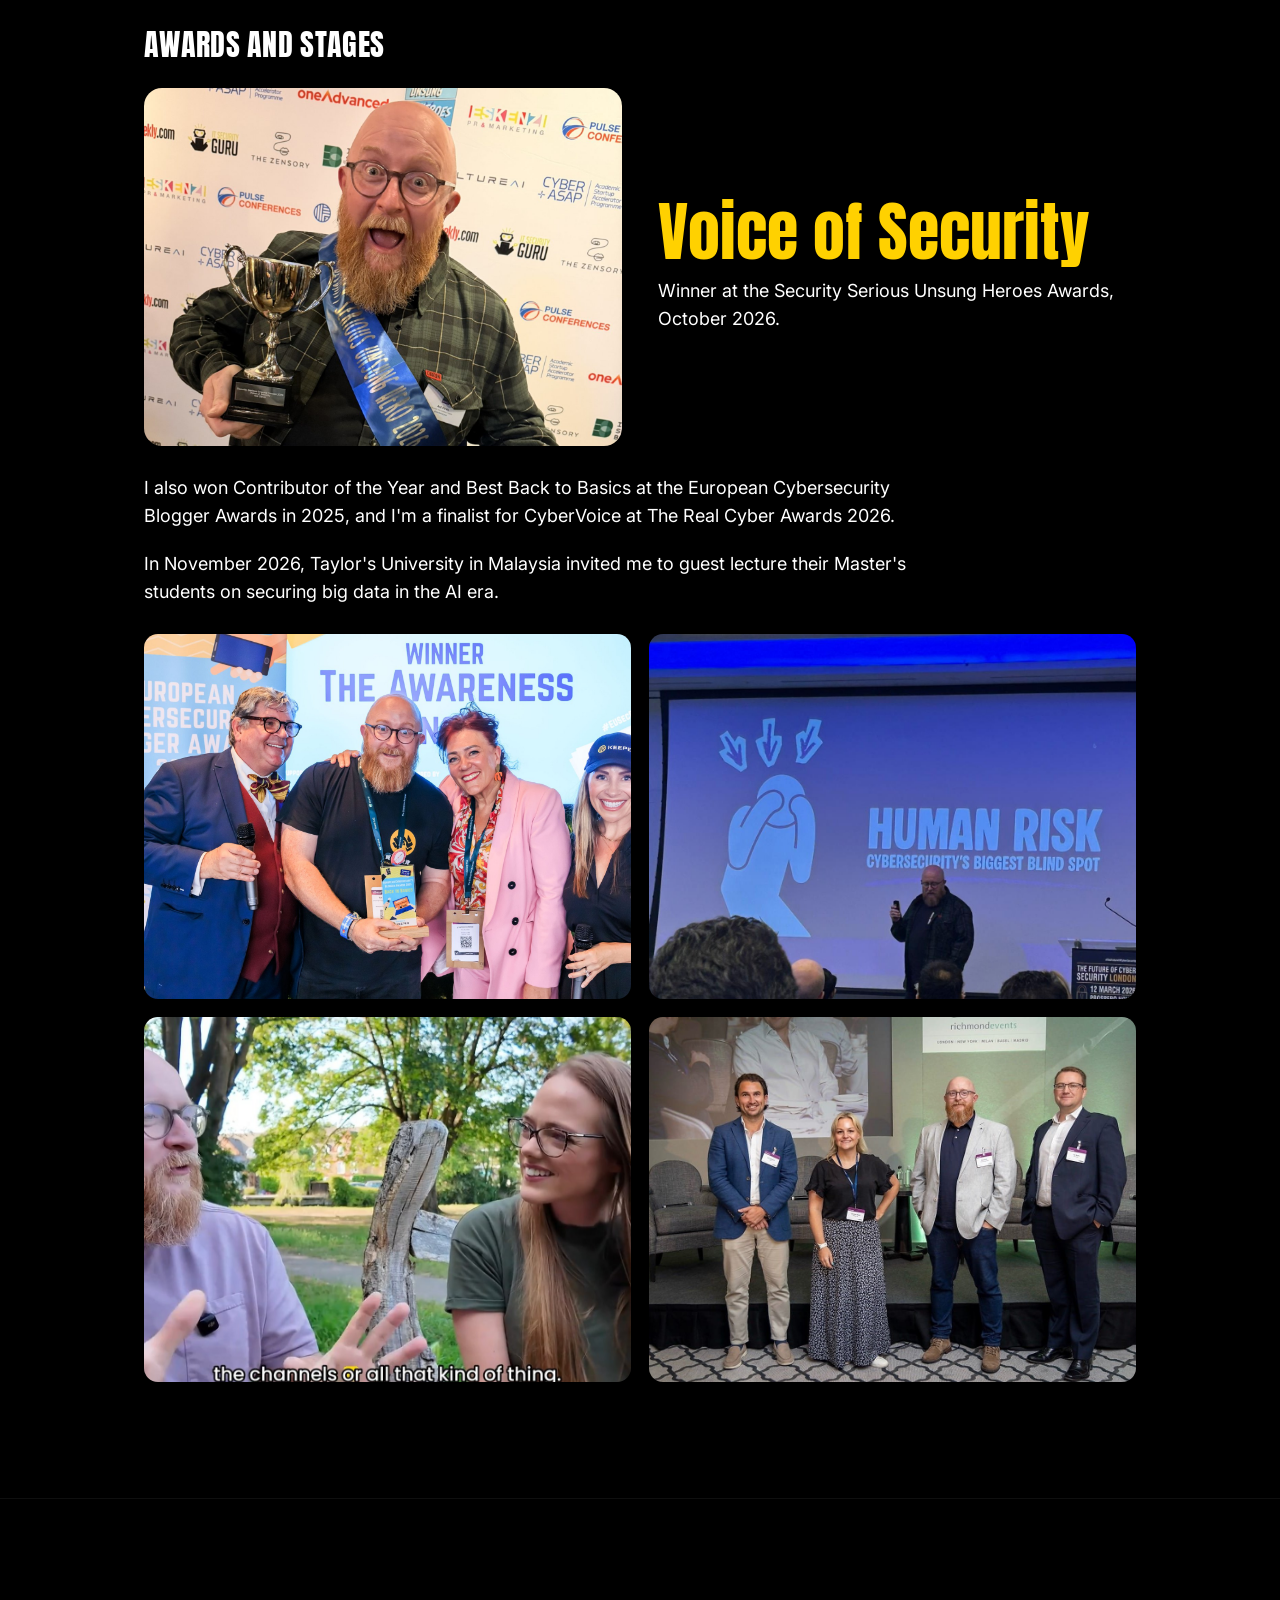
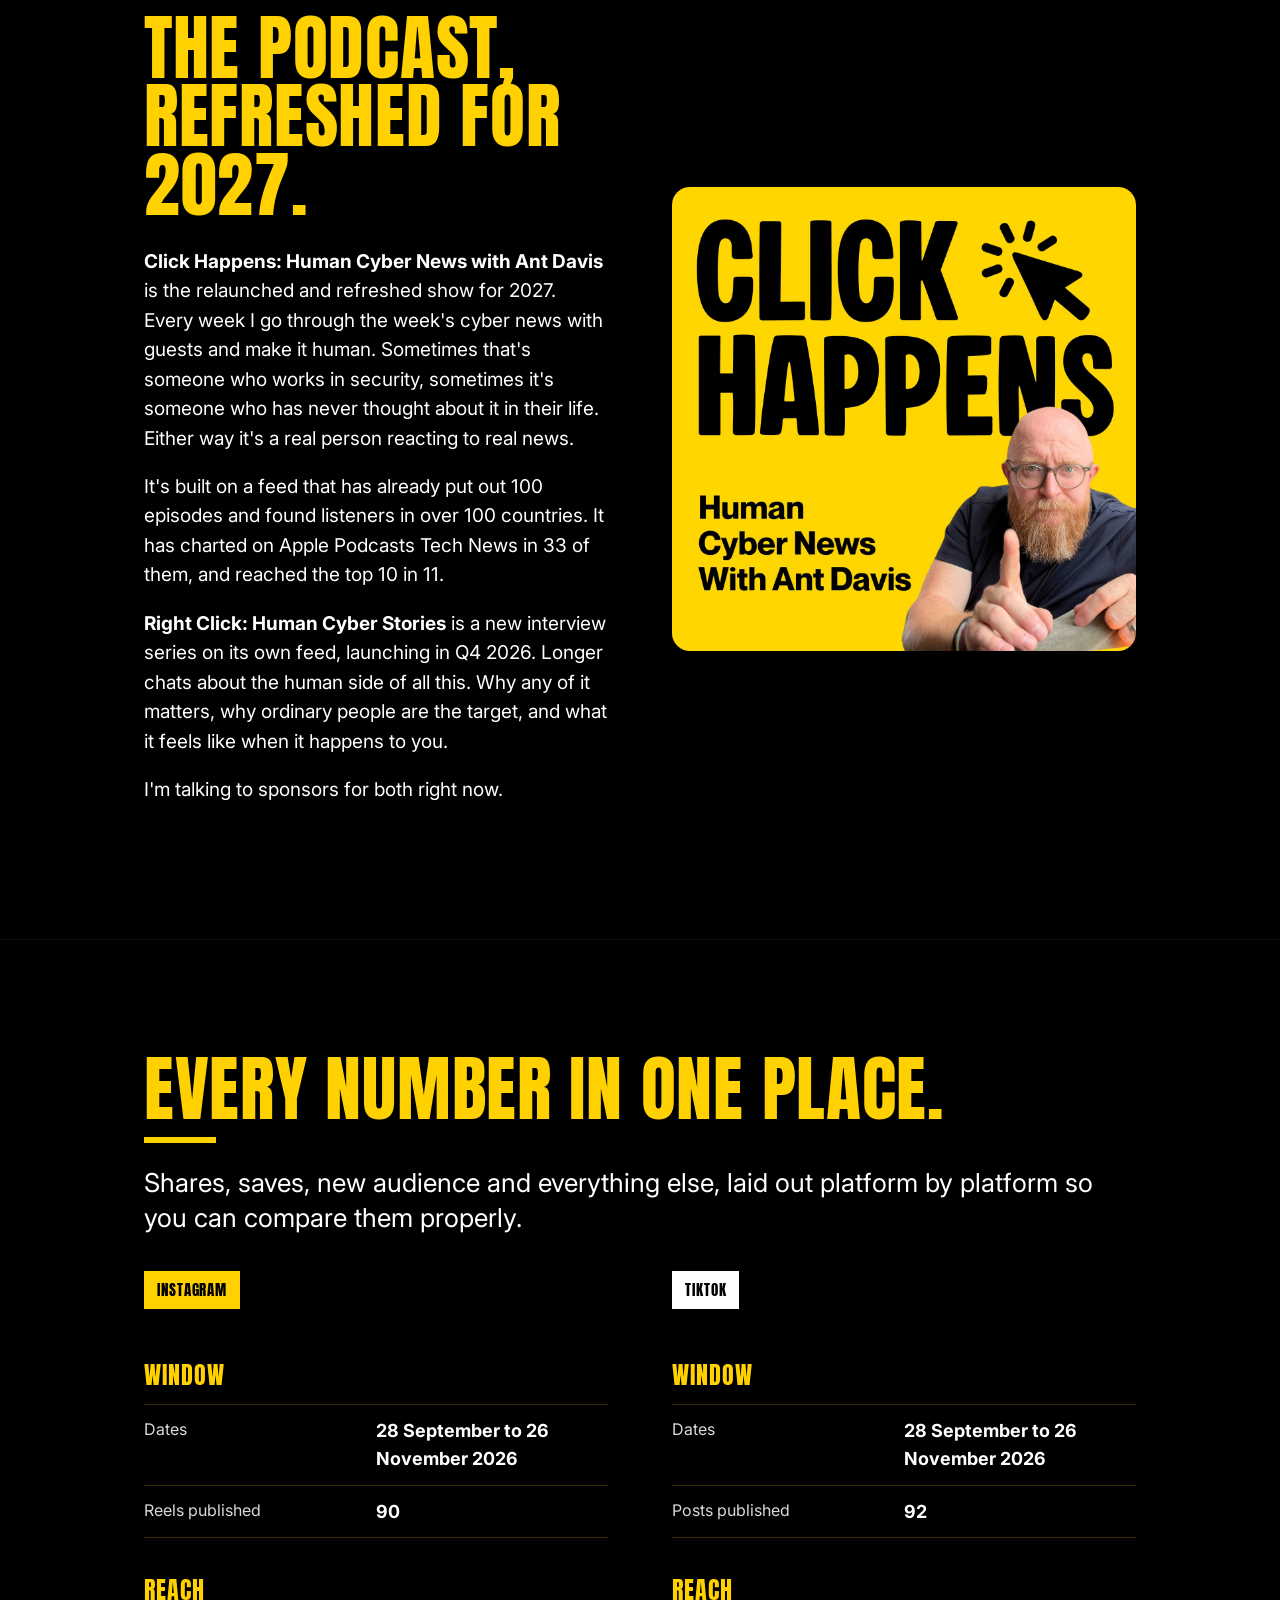
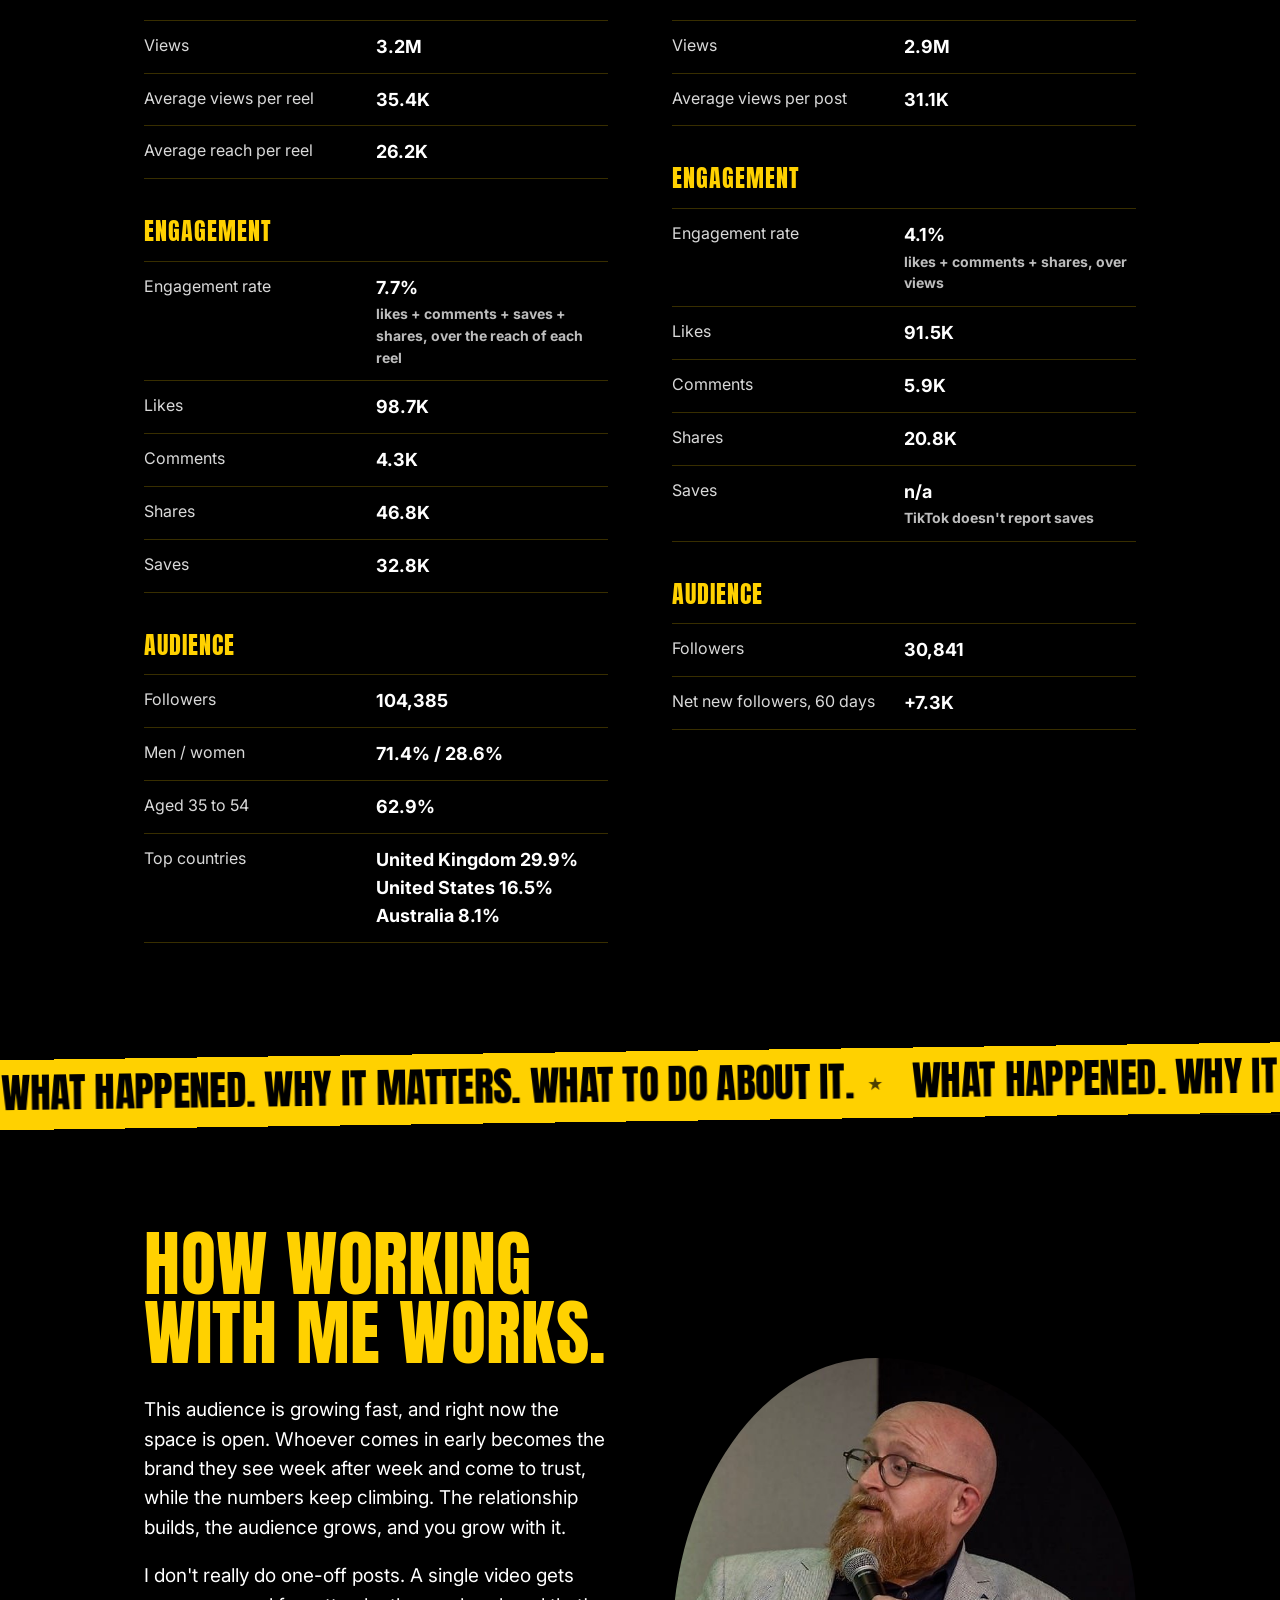
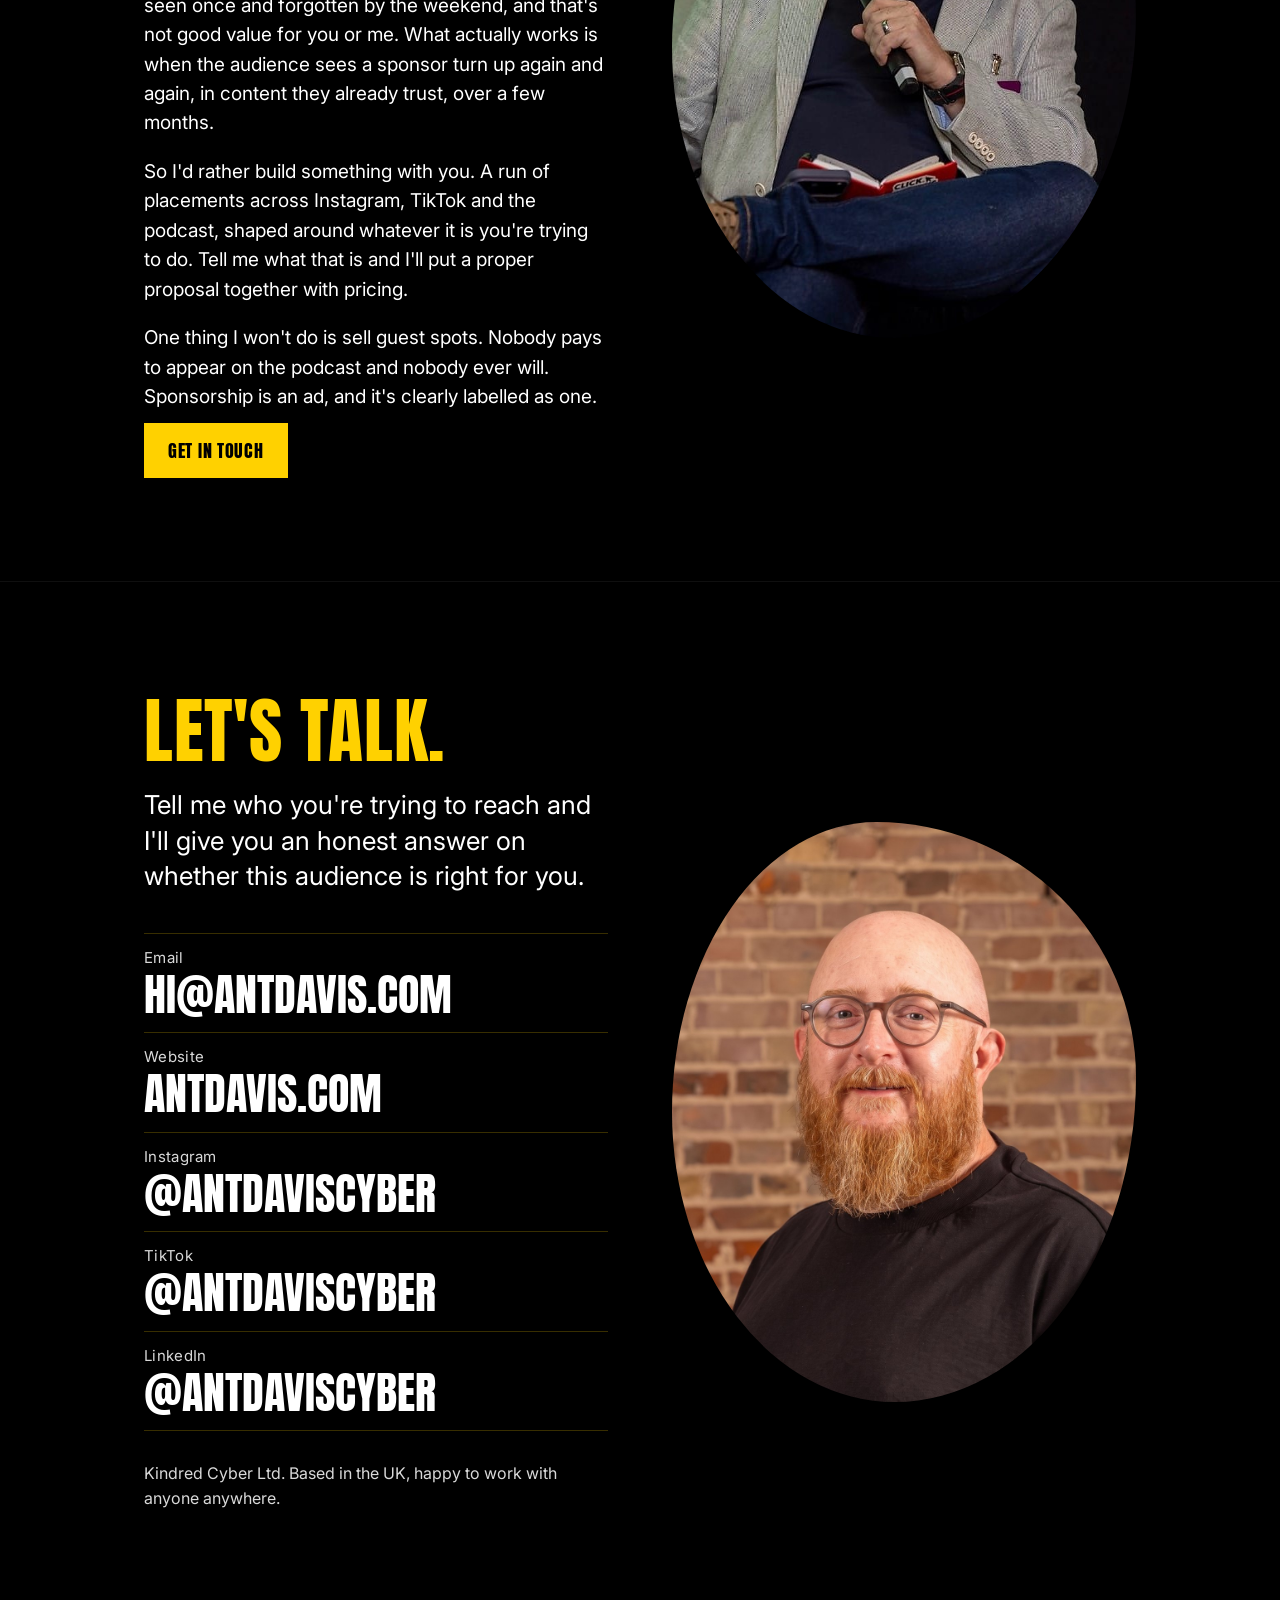
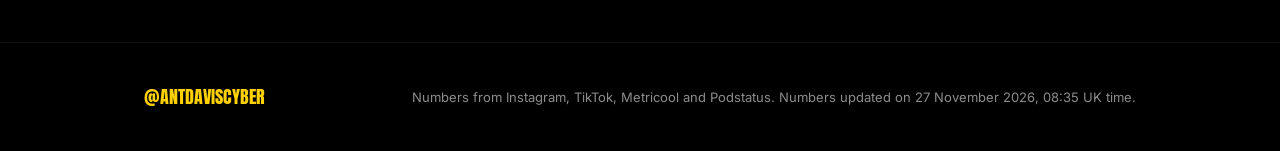
==== commit 9aad5395: "Update color variables and text in index.html" ====
--- a/index.html
+++ b/index.html
@@ -14,10 +14,10 @@
 @font-face{font-family:"Barber Chop";src:url("https://raw.githubusercontent.com/antdaviscyber/assets/main/BarberChop.otf") format("opentype");font-weight:400;font-style:normal;font-display:swap}
 :root{
   --black:#000;
-  --yellow:#FFD600;
+  --yellow:#FFD100;
   --white:#fff;
   --muted:rgba(255,255,255,.55);
-  --line:rgba(255,214,0,.22);
+  --line:rgba(255,209,0,.22);
   --display:"Barber Chop","Anton",Impact,sans-serif;
   --body:"Inter",system-ui,-apple-system,"Segoe UI",Roboto,sans-serif;
   --max:1120px;
@@ -55,11 +55,15 @@
 .hero .wrap{display:grid;grid-template-columns:1fr 1fr;gap:40px;align-items:center;width:100%}
 .hero h1{font-size:clamp(64px,11vw,150px);line-height:.88}
 .hero h1 span{display:block;color:var(--white)}
-.hero .strap{font-family:var(--display);text-transform:uppercase;font-size:clamp(20px,2.4vw,28px);color:var(--yellow);margin:22px 0 8px}
+.hero .strap{font-family:var(--display);text-transform:uppercase;font-size:clamp(20px,2.4vw,28px);color:var(--yellow);margin:22px 0 0}
 .hero .sub{color:var(--muted);font-size:18px}
 .hero .actions{display:flex;gap:12px;flex-wrap:wrap;margin-top:34px}
 .btn{font-family:var(--display);text-transform:uppercase;letter-spacing:.04em;font-size:18px;padding:12px 22px;border:2px solid var(--yellow);color:var(--yellow);text-decoration:none;background:transparent;cursor:pointer;line-height:1}
 .btn.solid{background:var(--yellow);color:var(--black)}
+.hero .actions .btn{border-radius:999px;border-width:3px;padding:14px 30px}
+.hero .actions .btn:hover{transform:translateY(-2px)}
+.hero .hz{width:110px;height:14px;margin:6px 0 18px;border-radius:3px;background:repeating-linear-gradient(-45deg,#FFD100 0 9px,transparent 9px 18px)}
+.hero .stamp{border-radius:22px;border-width:3px}
 .btn:focus-visible,a:focus-visible,button:focus-visible{outline:3px solid var(--white);outline-offset:3px}
 .blob{position:relative;aspect-ratio:1;width:112%;max-width:640px;margin-left:auto;margin-right:-6%}
 .blob svg{position:absolute;inset:0;width:100%;height:100%}
@@ -135,7 +139,7 @@
 
 
 /* spotlight */
-.spot{position:fixed;inset:0;z-index:0;pointer-events:none;opacity:0;transition:opacity .6s ease;background:radial-gradient(560px circle at var(--x,50%) var(--y,50%),rgba(255,214,0,.055),rgba(255,214,0,0) 60%)}
+.spot{position:fixed;inset:0;z-index:0;pointer-events:none;opacity:0;transition:opacity .6s ease;background:radial-gradient(560px circle at var(--x,50%) var(--y,50%),rgba(255,209,0,.055),rgba(255,209,0,0) 60%)}
 .spot.on{opacity:1}
 main,footer{position:relative;z-index:1}
 .ticker{z-index:21}.nav{z-index:20}
@@ -214,19 +218,19 @@
 .gc-mon{fill:#9a9a9a;font-size:14px;font-family:var(--body);text-anchor:middle}
 .gc-line{fill:none;stroke:var(--yellow);stroke-width:5;stroke-linecap:round;stroke-linejoin:round;stroke-dasharray:2200;stroke-dashoffset:2200;transition:stroke-dashoffset 2s ease-out .15s}
 .growth.in .gc-line{stroke-dashoffset:0}
-.gc-area{fill:rgba(255,214,0,.12)}
+.gc-area{fill:rgba(255,209,0,.12)}
 .gc-dot{fill:var(--yellow)}
 @media (max-width:820px){.growth-grid{grid-template-columns:1fr;gap:24px}}
 @media (prefers-reduced-motion:reduce){.gc-line{stroke-dashoffset:0;transition:none}}
 /* last-updated stamp */
-.stamp{display:inline-flex;align-items:center;gap:16px;margin-top:26px;padding:14px 22px 14px 18px;border:2px solid var(--yellow);border-radius:14px;background:rgba(255,214,0,.08)}
-.stamp .dot{flex:none;width:14px;height:14px;border-radius:50%;background:var(--yellow);box-shadow:0 0 0 0 rgba(255,214,0,.6);animation:pulse 2s ease-out infinite}
+.stamp{display:inline-flex;align-items:center;gap:16px;margin-top:26px;padding:14px 22px 14px 18px;border:2px solid var(--yellow);border-radius:14px;background:rgba(255,209,0,.08)}
+.stamp .dot{flex:none;width:14px;height:14px;border-radius:50%;background:var(--yellow);box-shadow:0 0 0 0 rgba(255,209,0,.6);animation:pulse 2s ease-out infinite}
 .stamp small{display:block;font-size:12px;letter-spacing:.14em;text-transform:uppercase;color:var(--muted);font-weight:700}
 .stamp b{display:block;margin-top:3px;font-family:var(--display);text-transform:uppercase;font-weight:400;color:var(--yellow);font-size:clamp(18px,2.1vw,28px);line-height:1.05}
 .stamp em{display:block;margin-top:5px;font-style:normal;font-size:14px;color:var(--white)}
 .stamp.stale{border-color:#fff}
 .stamp.wide{display:flex;margin:26px 0 8px;max-width:none}
-@keyframes pulse{70%{box-shadow:0 0 0 12px rgba(255,214,0,0)}100%{box-shadow:0 0 0 0 rgba(255,214,0,0)}}
+@keyframes pulse{70%{box-shadow:0 0 0 12px rgba(255,209,0,0)}100%{box-shadow:0 0 0 0 rgba(255,209,0,0)}}
 @media (prefers-reduced-motion:reduce){.stamp .dot{animation:none}}
 @media print{.stamp{border-color:#000;background:none}.stamp .dot{animation:none;background:#000}.stamp b{color:#000}.stamp small,.stamp em{color:#000}}
 .since{margin-top:52px;border-top:1px solid rgba(255,255,255,.15);padding-top:28px}
@@ -286,7 +290,7 @@
 
 /* retention curves */
 .curves{display:grid;grid-template-columns:repeat(auto-fit,minmax(240px,1fr));gap:22px;margin-top:40px}
-.curve{border:1px solid var(--line);padding:16px;background:rgba(255,214,0,.03)}
+.curve{border:1px solid var(--line);padding:16px;background:rgba(255,209,0,.03)}
 .curve svg{width:100%;height:auto;display:block}
 .curve .end{stroke:var(--yellow);stroke-width:3;fill:none;stroke-dasharray:1000;stroke-dashoffset:1000;transition:stroke-dashoffset 2.4s ease-out}
 .curve.in .end{stroke-dashoffset:0}
@@ -359,7 +363,7 @@
   :root{--black:#fff;--white:#000;--muted:#555;--line:#ddd}
   body{background:#fff;color:#000;font-size:12pt}
   h1,h2,h3,.stat.hot b,.handle,.callouts b,.toplist li b,.curve figcaption b{color:#000!important}
-  h2{border-left:8px solid #FFD600;padding-left:14px}
+  h2{border-left:8px solid #FFD100;padding-left:14px}
   .ticker,.nav,.actions,.hero .blob svg,footer .noprint,.clip .tag,.band,.spot,.progress{display:none!important}
   h2 .w{opacity:1;transform:none}
   .rv-stagger>*{opacity:1;transform:none}
@@ -372,7 +376,7 @@
   .rv{opacity:1;transform:none}
   .curve .end{stroke:#000;stroke-dashoffset:0}
   .curve .grid{stroke:#ccc}
-  .bars i{background:#FFD600;border:1px solid #000;width:var(--w)!important}
+  .bars i{background:#FFD100;border:1px solid #000;width:var(--w)!important}
   .photo{background:#eee;max-height:70mm}
   .grid .photo{max-height:42mm}
   .grid{grid-template-columns:repeat(4,1fr);gap:8px}
@@ -401,6 +405,7 @@
 <nav class="nav" id="nav">
   <div class="wrap">
     <a class="brand" href="#top">Ant Davis</a>
+    <a class="item" href="https://antdavis.com">&larr; Home</a>
     <a class="item" href="#growth">Followers</a>
     <a class="item" href="#who">Who</a>
     <a class="item" href="#numbers">Numbers</a>
@@ -420,7 +425,8 @@
   <div class="wrap">
     <div>
       <h1>Ant <span>Davis</span></h1>
-      <div class="strap">Making cyber security make sense</div>
+      <div class="strap">Making Cyber Simple</div>
+      <div class="hz"></div>
       <p class="sub">Everything you need to know before we work together.</p>
       <div class="stamp"><span class="dot"></span><div><small>Numbers last updated</small><b data-key="updated_label"></b><em class="ago"></em></div></div>
       <div class="actions">
@@ -479,7 +485,7 @@
 <section id="who">
   <div class="wrap two">
     <div>
-      <h2 class="rv">I make cyber security make sense.</h2>
+      <h2 class="rv">I make cyber simple.</h2>
       <div class="lines rv" style="margin-top:32px">
         <p>Most cyber content online is either written for other security people or it's chasing whatever is trending. I take the news that actually matters and explain it in a way your mum would understand.</p>
         <p><strong>What happened. Why it matters. What to do about it.</strong></p>
@@ -565,7 +571,7 @@
   </div>
 </section>
 
-<div class="band" aria-hidden="true"><div class="run"><span>Making cyber security make sense</span><span>Making cyber security make sense</span><span>Making cyber security make sense</span><span>Making cyber security make sense</span><span>Making cyber security make sense</span><span>Making cyber security make sense</span><span>Making cyber security make sense</span><span>Making cyber security make sense</span></div></div>
+<div class="band" aria-hidden="true"><div class="run"><span>Making Cyber Simple</span><span>Making Cyber Simple</span><span>Making Cyber Simple</span><span>Making Cyber Simple</span><span>Making Cyber Simple</span><span>Making Cyber Simple</span><span>Making Cyber Simple</span><span>Making Cyber Simple</span></div></div>
 
 <!-- 6 Proof -->
 <section id="proof">
@@ -667,7 +673,7 @@
       <h2>Let's talk.</h2>
       <p class="lede" style="margin-top:22px;max-width:30ch">Tell me who you're trying to reach and I'll give you an honest answer on whether this audience is right for you.</p>
       <div class="links">
-        <a href="mailto:ant@antdavis.com"><small>Email</small>ant@antdavis.com</a>
+        <a href="mailto:hi@antdavis.com"><small>Email</small>hi@antdavis.com</a>
         <a href="https://antdavis.com" target="_blank" rel="noopener"><small>Website</small>antdavis.com</a>
         <a href="https://instagram.com/antdaviscyber" target="_blank" rel="noopener"><small>Instagram</small>@antdaviscyber</a>
         <a href="https://tiktok.com/@antdaviscyber" target="_blank" rel="noopener"><small>TikTok</small>@antdaviscyber</a>
